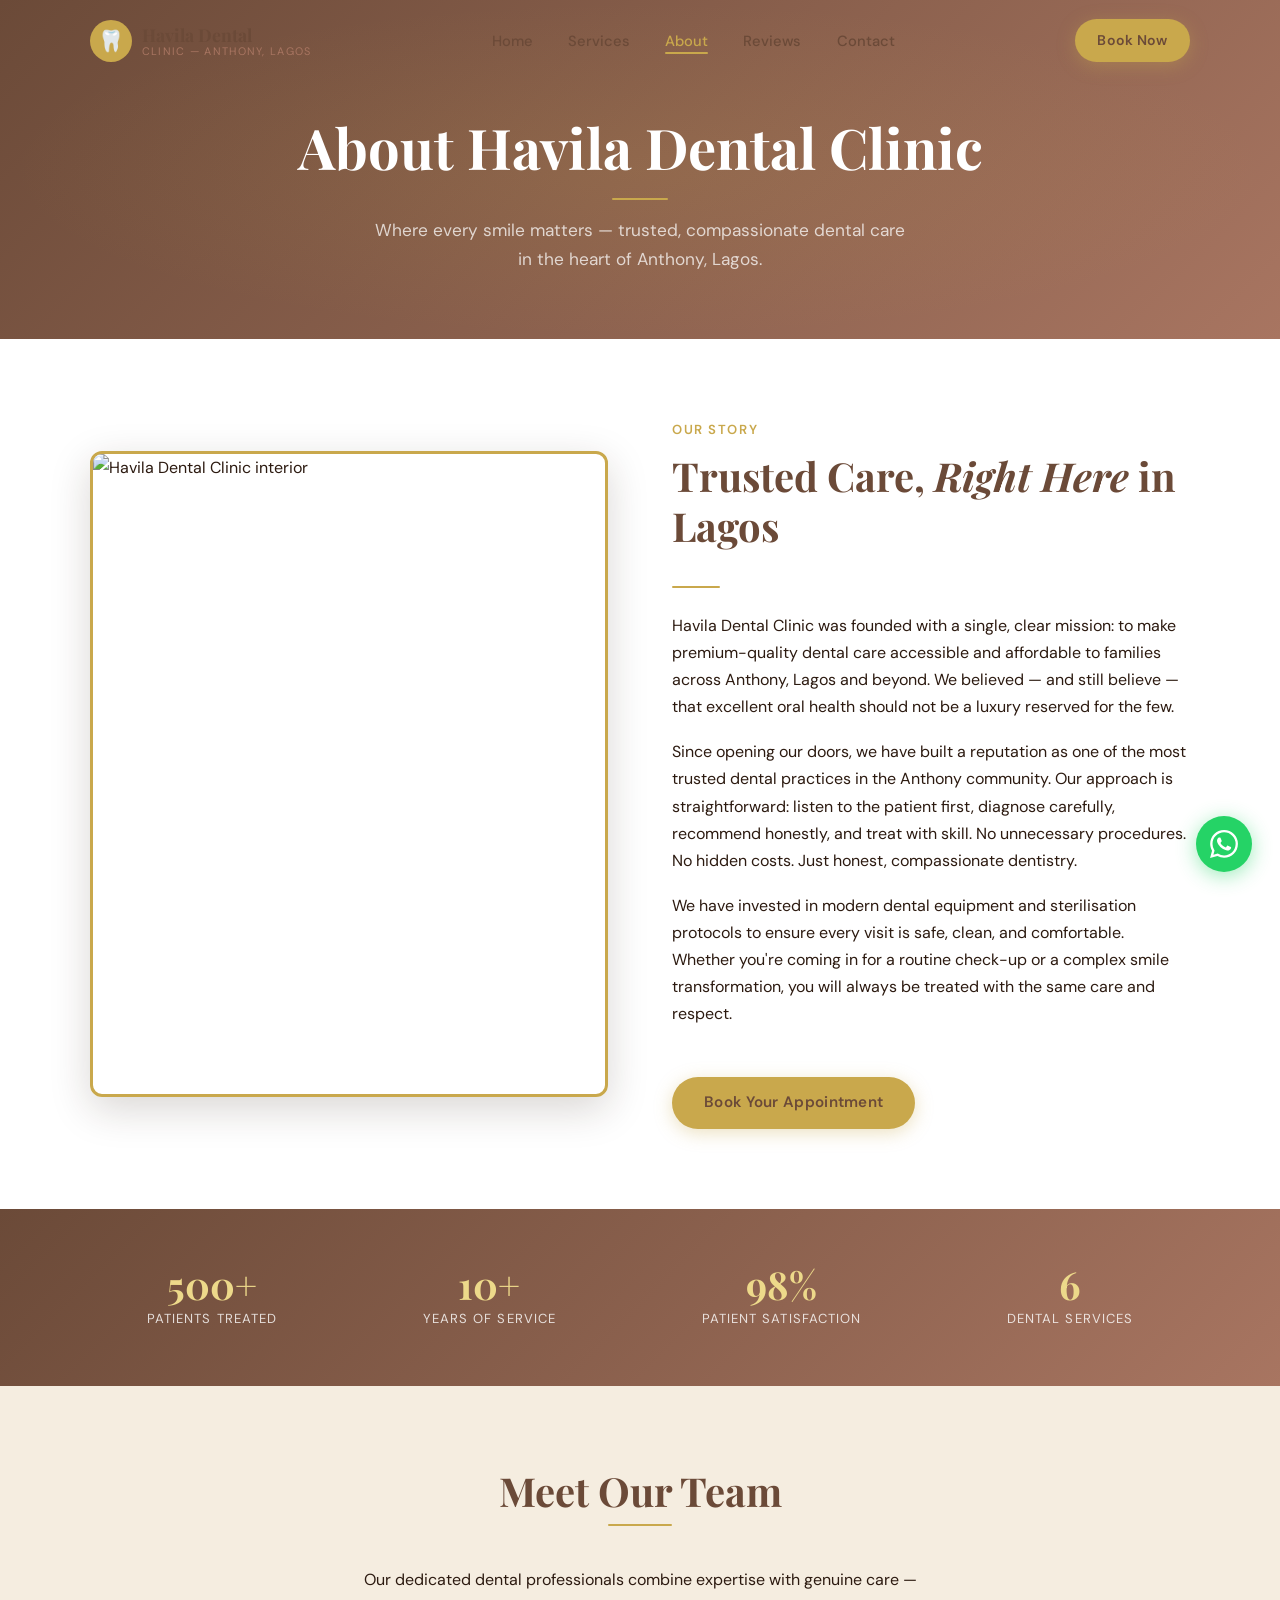
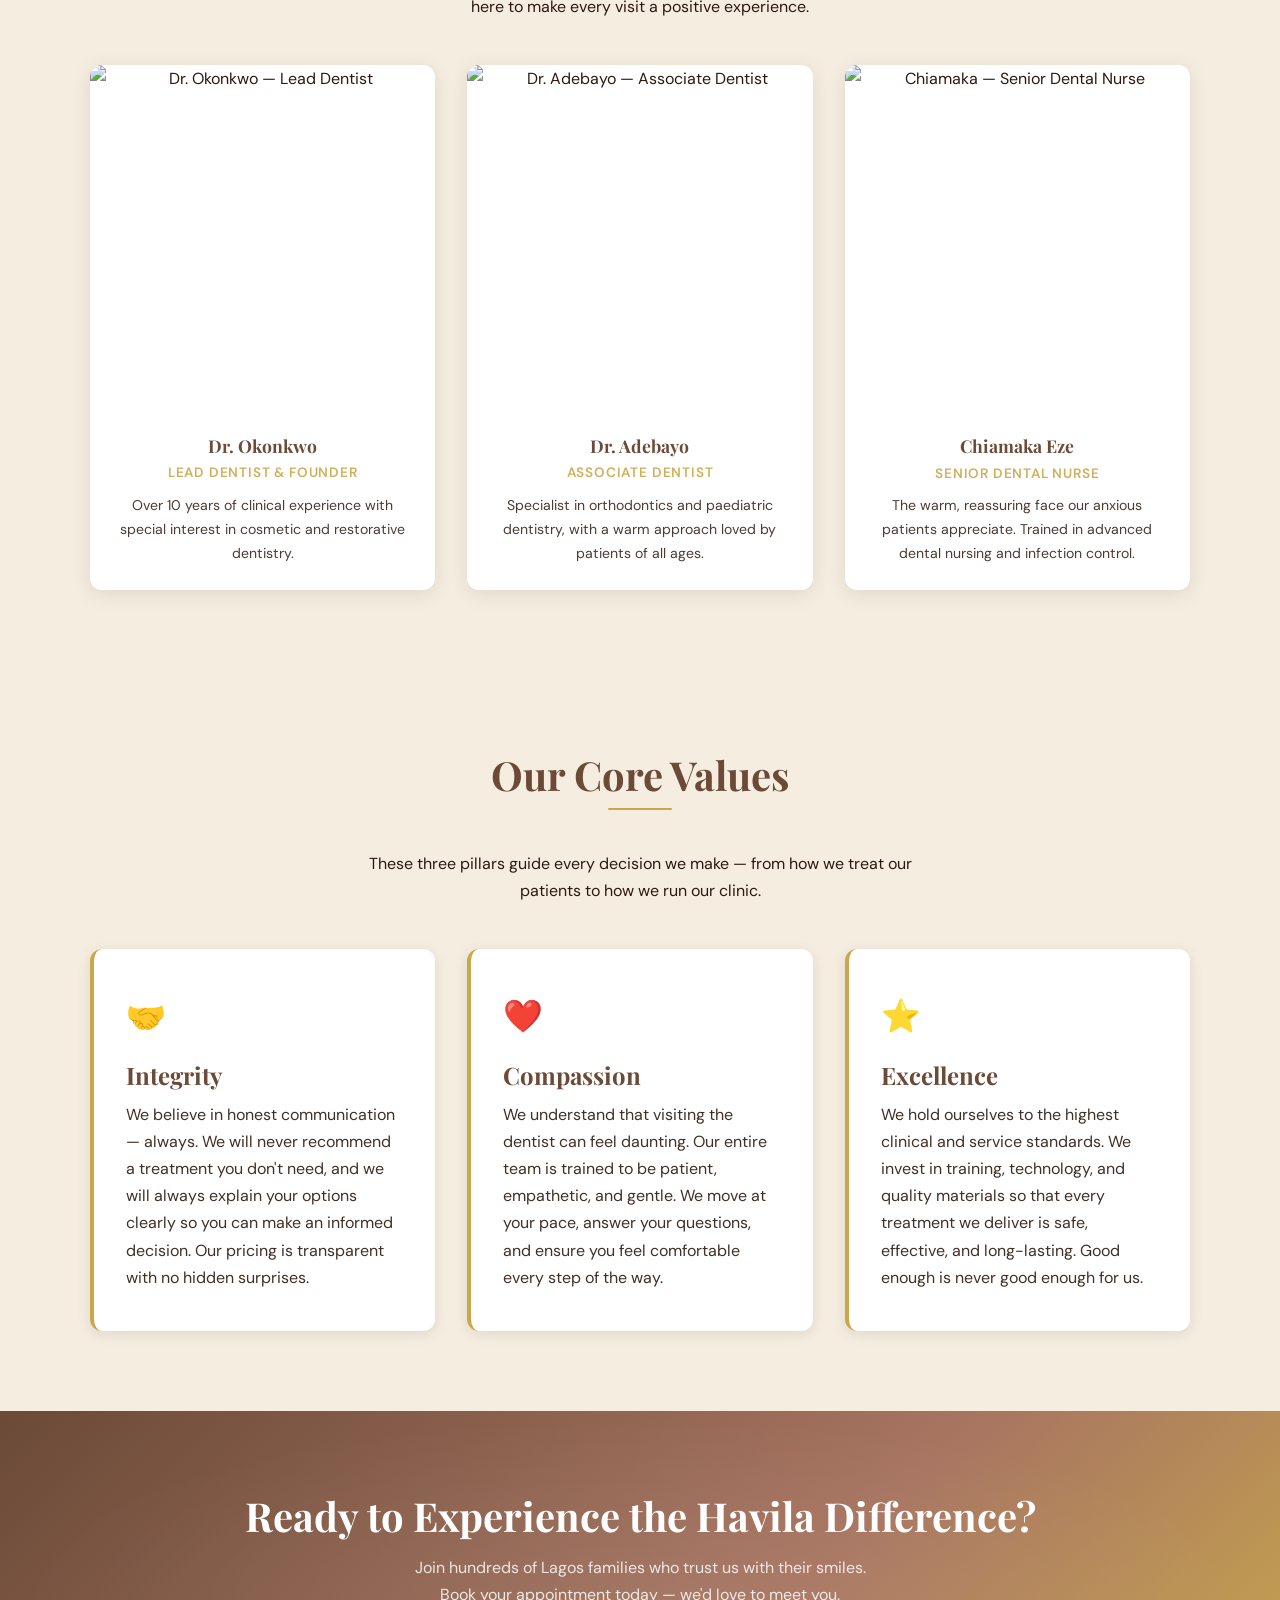
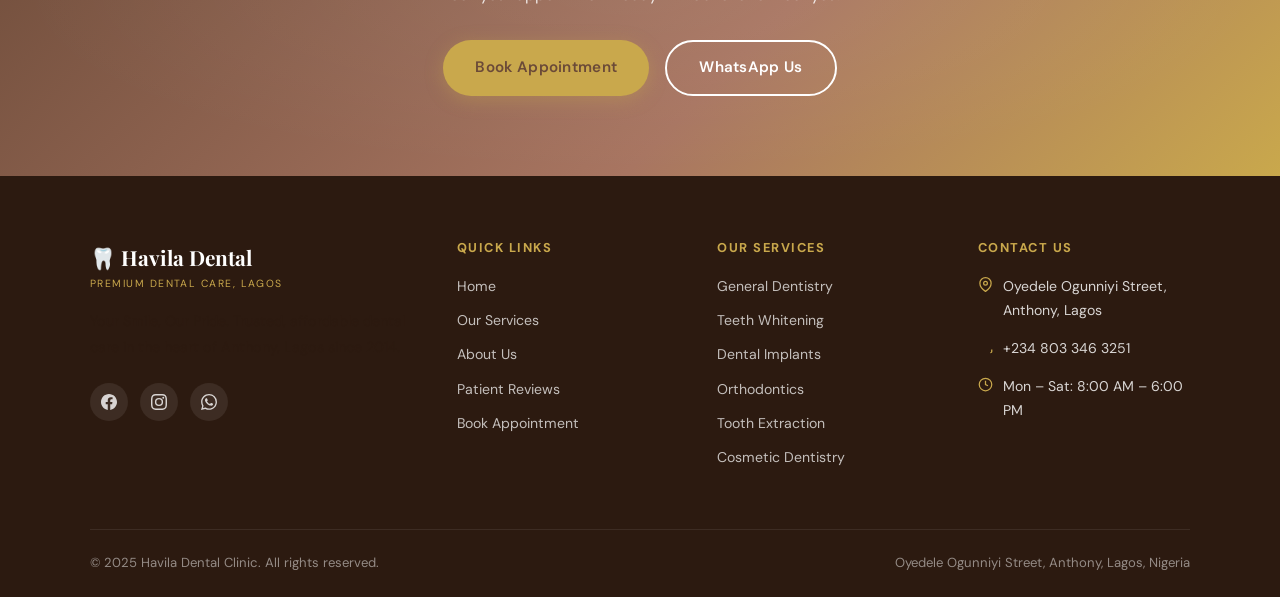
==== about.html @ 0c2d4298 "Initial release: Havila Dental Clinic website Full 5-page professional dental clinic website featuri" ====
<!DOCTYPE html>
<html lang="en">
<head>
  <meta charset="UTF-8" />
  <meta name="viewport" content="width=device-width, initial-scale=1.0" />
  <title>About Us — Havila Dental Clinic, Lagos</title>
  <meta name="description" content="Learn about Havila Dental Clinic — our story, our team, and our commitment to trusted, compassionate dental care in Anthony, Lagos." />
  <link rel="stylesheet" href="styles.css" />
  <link rel="preconnect" href="https://fonts.googleapis.com" />
  <link rel="preconnect" href="https://fonts.gstatic.com" crossorigin />
  <link href="https://fonts.googleapis.com/css2?family=Playfair+Display:ital,wght@0,400;0,600;0,700;1,400&family=DM+Sans:wght@300;400;500;600&display=swap" rel="stylesheet" />
</head>
<body>

<!-- ── NAVBAR ── -->
<nav id="navbar">
  <div class="container nav-inner">
    <a href="index.html" class="nav-logo">
      <div class="nav-logo-icon">🦷</div>
      <div class="nav-logo-text">Havila Dental<span>Clinic — Anthony, Lagos</span></div>
    </a>
    <ul class="nav-links">
      <li><a href="index.html">Home</a></li>
      <li><a href="services.html">Services</a></li>
      <li><a href="about.html">About</a></li>
      <li><a href="testimonials.html">Reviews</a></li>
      <li><a href="contact.html">Contact</a></li>
    </ul>
    <div class="nav-cta">
      <a href="contact.html" class="btn btn-gold" style="padding:0.6rem 1.4rem;font-size:0.88rem;">Book Now</a>
      <button class="nav-toggle" id="navToggle" aria-label="Open menu"><span></span><span></span><span></span></button>
    </div>
  </div>
</nav>

<div class="nav-mobile" id="mobileNav">
  <button class="nav-mobile-close" id="navClose">✕</button>
  <a href="index.html">Home</a>
  <a href="services.html">Services</a>
  <a href="about.html">About</a>
  <a href="testimonials.html">Reviews</a>
  <a href="contact.html">Contact</a>
  <a href="contact.html" class="btn btn-gold mt-2">Book Appointment</a>
</div>


<!-- ── PAGE HERO ── -->
<section class="page-hero">
  <div class="container">
    <h1>About Havila Dental Clinic</h1>
    <span class="gold-rule-center"></span>
    <p>Where every smile matters — trusted, compassionate dental care in the heart of Anthony, Lagos.</p>
  </div>
</section>


<!-- ── CLINIC STORY ── -->
<section class="story-section">
  <div class="container">
    <div class="grid-2" style="align-items:center; gap:4rem;">
      <div class="story-img reveal">
        <img src="https://placehold.co/560x680/A87561/F5EDE0?text=Havila+Dental+Clinic" alt="Havila Dental Clinic interior" />
      </div>
      <div class="story-content">
        <p class="reveal" style="font-size:0.82rem;font-weight:600;text-transform:uppercase;letter-spacing:0.12em;color:var(--gold);margin-bottom:0.6rem;">Our Story</p>
        <h2 class="reveal reveal-delay-1">Trusted Care, <em style="font-style:italic;">Right Here</em> in Lagos</h2>
        <span class="gold-rule" style="margin:1rem 0 1.5rem;display:block;width:48px;"></span>
        <p class="reveal reveal-delay-2">Havila Dental Clinic was founded with a single, clear mission: to make premium-quality dental care accessible and affordable to families across Anthony, Lagos and beyond. We believed — and still believe — that excellent oral health should not be a luxury reserved for the few.</p>
        <p class="reveal reveal-delay-3">Since opening our doors, we have built a reputation as one of the most trusted dental practices in the Anthony community. Our approach is straightforward: listen to the patient first, diagnose carefully, recommend honestly, and treat with skill. No unnecessary procedures. No hidden costs. Just honest, compassionate dentistry.</p>
        <p class="reveal reveal-delay-4">We have invested in modern dental equipment and sterilisation protocols to ensure every visit is safe, clean, and comfortable. Whether you're coming in for a routine check-up or a complex smile transformation, you will always be treated with the same care and respect.</p>
        <div class="reveal reveal-delay-5" style="margin-top:2rem;">
          <a href="contact.html" class="btn btn-gold">Book Your Appointment</a>
        </div>
      </div>
    </div>
  </div>
</section>


<!-- ── TRUST STATS ── -->
<div class="trust-section">
  <div class="container trust-inner">
    <div class="trust-item reveal"><span class="trust-num">500+</span><div class="trust-label">Patients Treated</div></div>
    <div class="trust-item reveal reveal-delay-1"><span class="trust-num">10+</span><div class="trust-label">Years of Service</div></div>
    <div class="trust-item reveal reveal-delay-2"><span class="trust-num">98%</span><div class="trust-label">Patient Satisfaction</div></div>
    <div class="trust-item reveal reveal-delay-3"><span class="trust-num">6</span><div class="trust-label">Dental Services</div></div>
  </div>
</div>


<!-- ── TEAM ── -->
<section style="background: var(--cream); padding: 5rem 0;">
  <div class="container">
    <h2 class="section-title reveal">Meet Our Team</h2>
    <span class="gold-rule"></span>
    <p class="section-subtitle reveal reveal-delay-1">Our dedicated dental professionals combine expertise with genuine care — here to make every visit a positive experience.</p>

    <div class="grid-3" style="margin-top:1rem;">
      <div class="team-card reveal reveal-delay-1">
        <img src="https://placehold.co/400x400/6B4A38/F5EDE0?text=Dr.+Okonkwo" alt="Dr. Okonkwo — Lead Dentist" />
        <div class="team-card-body">
          <h3>Dr. Okonkwo</h3>
          <p class="title">Lead Dentist & Founder</p>
          <p style="font-size:0.88rem;margin-top:0.6rem;opacity:0.85;">Over 10 years of clinical experience with special interest in cosmetic and restorative dentistry.</p>
        </div>
      </div>
      <div class="team-card reveal reveal-delay-2">
        <img src="https://placehold.co/400x400/A87561/F5EDE0?text=Dr.+Adebayo" alt="Dr. Adebayo — Associate Dentist" />
        <div class="team-card-body">
          <h3>Dr. Adebayo</h3>
          <p class="title">Associate Dentist</p>
          <p style="font-size:0.88rem;margin-top:0.6rem;opacity:0.85;">Specialist in orthodontics and paediatric dentistry, with a warm approach loved by patients of all ages.</p>
        </div>
      </div>
      <div class="team-card reveal reveal-delay-3">
        <img src="https://placehold.co/400x400/C9A84C/F5EDE0?text=Nurse+Chiamaka" alt="Chiamaka — Senior Dental Nurse" />
        <div class="team-card-body">
          <h3>Chiamaka Eze</h3>
          <p class="title">Senior Dental Nurse</p>
          <p style="font-size:0.88rem;margin-top:0.6rem;opacity:0.85;">The warm, reassuring face our anxious patients appreciate. Trained in advanced dental nursing and infection control.</p>
        </div>
      </div>
    </div>
  </div>
</section>


<!-- ── VALUES ── -->
<section class="values-section">
  <div class="container">
    <h2 class="section-title reveal">Our Core Values</h2>
    <span class="gold-rule"></span>
    <p class="section-subtitle reveal reveal-delay-1">These three pillars guide every decision we make — from how we treat our patients to how we run our clinic.</p>

    <div class="grid-3" style="margin-top:1rem;">
      <div class="value-card reveal reveal-delay-1">
        <span class="value-icon">🤝</span>
        <h3>Integrity</h3>
        <p>We believe in honest communication — always. We will never recommend a treatment you don't need, and we will always explain your options clearly so you can make an informed decision. Our pricing is transparent with no hidden surprises.</p>
      </div>
      <div class="value-card reveal reveal-delay-2">
        <span class="value-icon">❤️</span>
        <h3>Compassion</h3>
        <p>We understand that visiting the dentist can feel daunting. Our entire team is trained to be patient, empathetic, and gentle. We move at your pace, answer your questions, and ensure you feel comfortable every step of the way.</p>
      </div>
      <div class="value-card reveal reveal-delay-3">
        <span class="value-icon">⭐</span>
        <h3>Excellence</h3>
        <p>We hold ourselves to the highest clinical and service standards. We invest in training, technology, and quality materials so that every treatment we deliver is safe, effective, and long-lasting. Good enough is never good enough for us.</p>
      </div>
    </div>
  </div>
</section>


<!-- ── CTA ── -->
<section class="cta-section">
  <div class="container">
    <h2 class="reveal">Ready to Experience the Havila Difference?</h2>
    <p class="reveal reveal-delay-1">Join hundreds of Lagos families who trust us with their smiles. Book your appointment today — we'd love to meet you.</p>
    <div class="cta-btns reveal reveal-delay-2">
      <a href="contact.html" class="btn btn-gold">Book Appointment</a>
      <a href="https://wa.me/2348033463251?text=Hello%2C%20I%20would%20like%20to%20book%20a%20dental%20appointment%20at%20Havila%20Dental%20Clinic" target="_blank" rel="noopener" class="btn btn-outline">WhatsApp Us</a>
    </div>
  </div>
</section>


<!-- ── FOOTER ── -->
<footer>
  <div class="container">
    <div class="footer-grid">
      <div class="footer-brand">
        <div class="footer-logo-text">🦷 Havila Dental<span>Premium Dental Care, Lagos</span></div>
        <p>Your Smile, Our Pride. Trusted, affordable dental care in the heart of Anthony, Lagos since 2014.</p>
        <div class="footer-social">
          <a href="#" class="social-link" aria-label="Facebook"><svg width="16" height="16" viewBox="0 0 24 24" fill="currentColor"><path d="M24 12.073c0-6.627-5.373-12-12-12s-12 5.373-12 12c0 5.99 4.388 10.954 10.125 11.854v-8.385H7.078v-3.47h3.047V9.43c0-3.007 1.792-4.669 4.533-4.669 1.312 0 2.686.235 2.686.235v2.953H15.83c-1.491 0-1.956.925-1.956 1.874v2.25h3.328l-.532 3.47h-2.796v8.385C19.612 23.027 24 18.062 24 12.073z"/></svg></a>
          <a href="#" class="social-link" aria-label="Instagram"><svg width="16" height="16" viewBox="0 0 24 24" fill="currentColor"><path d="M12 2.163c3.204 0 3.584.012 4.85.07 3.252.148 4.771 1.691 4.919 4.919.058 1.265.069 1.645.069 4.849 0 3.205-.012 3.584-.069 4.849-.149 3.225-1.664 4.771-4.919 4.919-1.266.058-1.644.07-4.85.07-3.204 0-3.584-.012-4.849-.07-3.26-.149-4.771-1.699-4.919-4.92-.058-1.265-.07-1.644-.07-4.849 0-3.204.013-3.583.07-4.849.149-3.227 1.664-4.771 4.919-4.919 1.266-.057 1.645-.069 4.849-.069zM12 0C8.741 0 8.333.014 7.053.072 2.695.272.273 2.69.073 7.052.014 8.333 0 8.741 0 12c0 3.259.014 3.668.072 4.948.2 4.358 2.618 6.78 6.98 6.98C8.333 23.986 8.741 24 12 24c3.259 0 3.668-.014 4.948-.072 4.354-.2 6.782-2.618 6.979-6.98.059-1.28.073-1.689.073-4.948 0-3.259-.014-3.667-.072-4.947-.196-4.354-2.617-6.78-6.979-6.98C15.668.014 15.259 0 12 0zm0 5.838a6.162 6.162 0 100 12.324 6.162 6.162 0 000-12.324zM12 16a4 4 0 110-8 4 4 0 010 8zm6.406-11.845a1.44 1.44 0 100 2.881 1.44 1.44 0 000-2.881z"/></svg></a>
          <a href="https://wa.me/2348033463251" class="social-link" aria-label="WhatsApp" target="_blank" rel="noopener"><svg width="16" height="16" viewBox="0 0 24 24" fill="currentColor"><path d="M17.472 14.382c-.297-.149-1.758-.867-2.03-.967-.273-.099-.471-.148-.67.15-.197.297-.767.966-.94 1.164-.173.199-.347.223-.644.075-.297-.15-1.255-.463-2.39-1.475-.883-.788-1.48-1.761-1.653-2.059-.173-.297-.018-.458.13-.606.134-.133.298-.347.446-.52.149-.174.198-.298.298-.497.099-.198.05-.371-.025-.52-.075-.149-.669-1.612-.916-2.207-.242-.579-.487-.5-.669-.51-.173-.008-.371-.01-.57-.01-.198 0-.52.074-.792.372-.272.297-1.04 1.016-1.04 2.479 0 1.462 1.065 2.875 1.213 3.074.149.198 2.096 3.2 5.077 4.487.709.306 1.262.489 1.694.625.712.227 1.36.195 1.871.118.571-.085 1.758-.719 2.006-1.413.248-.694.248-1.289.173-1.413-.074-.124-.272-.198-.57-.347m-5.421 7.403h-.004a9.87 9.87 0 01-5.031-1.378l-.361-.214-3.741.982.998-3.648-.235-.374a9.86 9.86 0 01-1.51-5.26c.001-5.45 4.436-9.884 9.888-9.884 2.64 0 5.122 1.03 6.988 2.898a9.825 9.825 0 012.893 6.994c-.003 5.45-4.437 9.884-9.885 9.884m8.413-18.297A11.815 11.815 0 0012.05 0C5.495 0 .16 5.335.157 11.892c0 2.096.547 4.142 1.588 5.945L.057 24l6.305-1.654a11.882 11.882 0 005.683 1.448h.005c6.554 0 11.89-5.335 11.893-11.893a11.821 11.821 0 00-3.48-8.413Z"/></svg></a>
        </div>
      </div>
      <div class="footer-col">
        <h4>Quick Links</h4>
        <a href="index.html">Home</a>
        <a href="services.html">Our Services</a>
        <a href="about.html">About Us</a>
        <a href="testimonials.html">Patient Reviews</a>
        <a href="contact.html">Book Appointment</a>
      </div>
      <div class="footer-col">
        <h4>Our Services</h4>
        <a href="services.html">General Dentistry</a>
        <a href="services.html">Teeth Whitening</a>
        <a href="services.html">Dental Implants</a>
        <a href="services.html">Orthodontics</a>
        <a href="services.html">Tooth Extraction</a>
        <a href="services.html">Cosmetic Dentistry</a>
      </div>
      <div class="footer-col">
        <h4>Contact Us</h4>
        <div class="footer-contact-item"><svg width="15" height="15" viewBox="0 0 24 24" fill="none" stroke="currentColor" stroke-width="2"><path d="M21 10c0 7-9 13-9 13s-9-6-9-13a9 9 0 0118 0z"/><circle cx="12" cy="10" r="3"/></svg><span>Oyedele Ogunniyi Street, Anthony, Lagos</span></div>
        <div class="footer-contact-item"><svg width="15" height="15" viewBox="0 0 24 24" fill="none" stroke="currentColor" stroke-width="2"><path d="M22 16.92v3a2 2 0 01-2.18 2"/></svg>+234 803 346 3251</div>
        <div class="footer-contact-item"><svg width="15" height="15" viewBox="0 0 24 24" fill="none" stroke="currentColor" stroke-width="2"><circle cx="12" cy="12" r="10"/><polyline points="12 6 12 12 16 14"/></svg>Mon – Sat: 8:00 AM – 6:00 PM</div>
      </div>
    </div>
    <div class="footer-bottom">
      <span>© 2025 Havila Dental Clinic. All rights reserved.</span>
      <span>Oyedele Ogunniyi Street, Anthony, Lagos, Nigeria</span>
    </div>
  </div>
</footer>

<a href="https://wa.me/2348033463251?text=Hello%2C%20I%20would%20like%20to%20book%20a%20dental%20appointment%20at%20Havila%20Dental%20Clinic" class="float-whatsapp" target="_blank" rel="noopener" aria-label="Chat on WhatsApp">
  <svg viewBox="0 0 24 24"><path d="M17.472 14.382c-.297-.149-1.758-.867-2.03-.967-.273-.099-.471-.148-.67.15-.197.297-.767.966-.94 1.164-.173.199-.347.223-.644.075-.297-.15-1.255-.463-2.39-1.475-.883-.788-1.48-1.761-1.653-2.059-.173-.297-.018-.458.13-.606.134-.133.298-.347.446-.52.149-.174.198-.298.298-.497.099-.198.05-.371-.025-.52-.075-.149-.669-1.612-.916-2.207-.242-.579-.487-.5-.669-.51-.173-.008-.371-.01-.57-.01-.198 0-.52.074-.792.372-.272.297-1.04 1.016-1.04 2.479 0 1.462 1.065 2.875 1.213 3.074.149.198 2.096 3.2 5.077 4.487.709.306 1.262.489 1.694.625.712.227 1.36.195 1.871.118.571-.085 1.758-.719 2.006-1.413.248-.694.248-1.289.173-1.413-.074-.124-.272-.198-.57-.347m-5.421 7.403h-.004a9.87 9.87 0 01-5.031-1.378l-.361-.214-3.741.982.998-3.648-.235-.374a9.86 9.86 0 01-1.51-5.26c.001-5.45 4.436-9.884 9.888-9.884 2.64 0 5.122 1.03 6.988 2.898a9.825 9.825 0 012.893 6.994c-.003 5.45-4.437 9.884-9.885 9.884m8.413-18.297A11.815 11.815 0 0012.05 0C5.495 0 .16 5.335.157 11.892c0 2.096.547 4.142 1.588 5.945L.057 24l6.305-1.654a11.882 11.882 0 005.683 1.448h.005c6.554 0 11.89-5.335 11.893-11.893a11.821 11.821 0 00-3.48-8.413Z" fill="white"/></svg>
</a>
<button class="scroll-top" id="scrollTop" aria-label="Scroll to top">
  <svg width="20" height="20" viewBox="0 0 24 24" fill="none" stroke="currentColor" stroke-width="2.5"><polyline points="18 15 12 9 6 15"/></svg>
</button>

<script src="main.js"></script>
</body>
</html>
---- styles.css ----
/* ============================================================
   HAVILA DENTAL CLINIC — Global Stylesheet
   ============================================================ */

/* ── Google Fonts ─────────────────────────────────────────── */
@import url('https://fonts.googleapis.com/css2?family=Playfair+Display:ital,wght@0,400;0,600;0,700;1,400&family=DM+Sans:wght@300;400;500;600&display=swap');

/* ── CSS Variables ─────────────────────────────────────────── */
:root {
  --cream:       #F5EDE0;
  --brand:       #A87561;
  --mocha:       #6B4A38;
  --gold:        #C9A84C;
  --gold-light:  #EDD98A;
  --text:        #2C1A10;
  --white:       #FFFFFF;
  --shadow:      rgba(44, 26, 16, 0.10);
  --shadow-lg:   rgba(44, 26, 16, 0.18);
  --radius:      12px;
  --radius-sm:   8px;
  --transition:  0.3s ease;
}

/* ── Reset & Base ──────────────────────────────────────────── */
*, *::before, *::after { box-sizing: border-box; margin: 0; padding: 0; }

html { scroll-behavior: smooth; font-size: 16px; }

body {
  font-family: 'DM Sans', sans-serif;
  background: var(--cream);
  color: var(--text);
  line-height: 1.7;
  overflow-x: hidden;
}

img { max-width: 100%; display: block; }
a  { text-decoration: none; color: inherit; }
ul { list-style: none; }
button { cursor: pointer; border: none; outline: none; font-family: inherit; }

/* ── Typography ────────────────────────────────────────────── */
h1, h2, h3, h4 {
  font-family: 'Playfair Display', serif;
  line-height: 1.25;
  color: var(--mocha);
}
h1 { font-size: clamp(2rem, 5vw, 3.5rem); }
h2 { font-size: clamp(1.6rem, 3.5vw, 2.5rem); }
h3 { font-size: clamp(1.15rem, 2.5vw, 1.5rem); }
p  { font-size: 1rem; color: var(--text); opacity: 0.9; }

.section-title {
  text-align: center;
  margin-bottom: 0.4rem;
}
.gold-rule {
  display: block;
  width: 64px;
  height: 2px;
  background: var(--gold);
  margin: 0.5rem auto 2.5rem;
  border-radius: 2px;
}
.section-subtitle {
  text-align: center;
  max-width: 560px;
  margin: 0 auto 2.8rem;
  opacity: 0.8;
}

/* ── Layout Utilities ──────────────────────────────────────── */
.container { max-width: 1140px; margin: 0 auto; padding: 0 1.25rem; }
section    { padding: 5rem 0; }
.grid-2    { display: grid; grid-template-columns: 1fr 1fr; gap: 2.5rem; }
.grid-3    { display: grid; grid-template-columns: repeat(3, 1fr); gap: 2rem; }
.grid-6    { display: grid; grid-template-columns: repeat(3, 1fr); gap: 1.75rem; }

/* ── Buttons ───────────────────────────────────────────────── */
.btn {
  display: inline-flex;
  align-items: center;
  gap: 0.5rem;
  padding: 0.8rem 2rem;
  border-radius: 50px;
  font-family: 'DM Sans', sans-serif;
  font-weight: 600;
  font-size: 0.95rem;
  transition: all var(--transition);
  letter-spacing: 0.02em;
}
.btn-gold {
  background: var(--gold);
  color: var(--mocha);
  box-shadow: 0 4px 18px rgba(201, 168, 76, 0.35);
}
.btn-gold:hover {
  background: var(--gold-light);
  transform: translateY(-2px);
  box-shadow: 0 8px 24px rgba(201, 168, 76, 0.45);
}
.btn-outline {
  border: 2px solid var(--white);
  color: var(--white);
  background: transparent;
}
.btn-outline:hover {
  background: rgba(255,255,255,0.12);
  transform: translateY(-2px);
}
.btn-outline-gold {
  border: 2px solid var(--gold);
  color: var(--gold);
  background: transparent;
}
.btn-outline-gold:hover {
  background: var(--gold);
  color: var(--mocha);
  transform: translateY(-2px);
}
.btn-mocha {
  background: var(--mocha);
  color: var(--white);
}
.btn-mocha:hover {
  background: var(--brand);
  transform: translateY(-2px);
}

/* ── NAVBAR ────────────────────────────────────────────────── */
#navbar {
  position: fixed;
  top: 0; left: 0; right: 0;
  z-index: 1000;
  transition: background var(--transition), box-shadow var(--transition), padding var(--transition);
  padding: 1.2rem 0;
  background: transparent;
}
#navbar.scrolled {
  background: rgba(245, 237, 224, 0.97);
  box-shadow: 0 2px 24px var(--shadow-lg);
  padding: 0.75rem 0;
  backdrop-filter: blur(8px);
}
.nav-inner {
  display: flex;
  align-items: center;
  justify-content: space-between;
}
.nav-logo {
  display: flex;
  align-items: center;
  gap: 0.6rem;
}
.nav-logo-icon {
  width: 42px; height: 42px;
  background: var(--gold);
  border-radius: 50%;
  display: flex; align-items: center; justify-content: center;
  font-size: 1.3rem;
}
.nav-logo-text {
  font-family: 'Playfair Display', serif;
  font-size: 1.1rem;
  font-weight: 700;
  color: var(--mocha);
  line-height: 1.2;
}
.nav-logo-text span {
  display: block;
  font-family: 'DM Sans', sans-serif;
  font-size: 0.68rem;
  font-weight: 400;
  color: var(--brand);
  letter-spacing: 0.12em;
  text-transform: uppercase;
}
.nav-links {
  display: flex;
  align-items: center;
  gap: 2.2rem;
}
.nav-links a {
  font-size: 0.92rem;
  font-weight: 500;
  color: var(--mocha);
  position: relative;
  transition: color var(--transition);
}
.nav-links a::after {
  content: '';
  position: absolute;
  bottom: -3px; left: 0;
  width: 0; height: 2px;
  background: var(--gold);
  transition: width var(--transition);
  border-radius: 2px;
}
.nav-links a:hover, .nav-links a.active { color: var(--gold); }
.nav-links a:hover::after, .nav-links a.active::after { width: 100%; }

/* hero override: white links before scroll */
#navbar.hero-dark .nav-links a,
#navbar.hero-dark .nav-logo-text { color: var(--white); }
#navbar.hero-dark .nav-logo-text span { color: var(--gold-light); }
#navbar.hero-dark .nav-links a:hover { color: var(--gold-light); }
#navbar.hero-dark.scrolled .nav-links a { color: var(--mocha); }
#navbar.hero-dark.scrolled .nav-logo-text { color: var(--mocha); }
#navbar.hero-dark.scrolled .nav-logo-text span { color: var(--brand); }

.nav-cta { display: flex; align-items: center; gap: 0.75rem; }

/* hamburger */
.nav-toggle {
  display: none;
  flex-direction: column;
  gap: 5px;
  background: none;
  padding: 4px;
}
.nav-toggle span {
  display: block;
  width: 24px; height: 2px;
  background: var(--mocha);
  border-radius: 2px;
  transition: all var(--transition);
}

/* mobile menu */
.nav-mobile {
  display: none;
  position: fixed;
  top: 0; left: 0; right: 0; bottom: 0;
  background: var(--cream);
  z-index: 999;
  flex-direction: column;
  align-items: center;
  justify-content: center;
  gap: 2rem;
}
.nav-mobile.open { display: flex; }
.nav-mobile a {
  font-family: 'Playfair Display', serif;
  font-size: 1.8rem;
  color: var(--mocha);
  transition: color var(--transition);
}
.nav-mobile a:hover { color: var(--gold); }
.nav-mobile-close {
  position: absolute;
  top: 1.5rem; right: 1.5rem;
  font-size: 2rem;
  background: none;
  color: var(--mocha);
}

/* ── HERO ──────────────────────────────────────────────────── */
.hero {
  min-height: 100vh;
  position: relative;
  display: flex;
  align-items: center;
  overflow: hidden;
}
.hero-bg {
  position: absolute;
  inset: 0;
  background:
    linear-gradient(135deg, rgba(107,74,56,0.82) 0%, rgba(168,117,97,0.70) 55%, rgba(44,26,16,0.60) 100%),
    url('https://placehold.co/1600x900/A87561/F5EDE0?text=Havila+Dental+Clinic') center/cover no-repeat;
}
.hero-overlay {
  position: absolute;
  inset: 0;
  background: radial-gradient(ellipse at 60% 50%, rgba(201,168,76,0.08) 0%, transparent 70%);
}
.hero-content {
  position: relative;
  z-index: 2;
  max-width: 680px;
}
.hero-badge {
  display: inline-flex;
  align-items: center;
  gap: 0.5rem;
  background: rgba(201,168,76,0.2);
  border: 1px solid rgba(201,168,76,0.5);
  color: var(--gold-light);
  font-size: 0.8rem;
  font-weight: 600;
  letter-spacing: 0.12em;
  text-transform: uppercase;
  padding: 0.4rem 1rem;
  border-radius: 50px;
  margin-bottom: 1.5rem;
}
.hero h1 {
  color: var(--white);
  margin-bottom: 1.2rem;
  text-shadow: 0 2px 20px rgba(0,0,0,0.2);
}
.hero h1 em {
  font-style: italic;
  color: var(--gold-light);
}
.hero-tagline {
  font-size: 1.15rem;
  color: rgba(255,255,255,0.88);
  margin-bottom: 2.5rem;
  max-width: 520px;
}
.hero-btns { display: flex; gap: 1rem; flex-wrap: wrap; }
.hero-stats {
  display: flex;
  gap: 2.5rem;
  margin-top: 3.5rem;
  padding-top: 2rem;
  border-top: 1px solid rgba(255,255,255,0.2);
}
.hero-stat-num {
  font-family: 'Playfair Display', serif;
  font-size: 2rem;
  font-weight: 700;
  color: var(--gold-light);
  display: block;
  line-height: 1;
}
.hero-stat-label {
  font-size: 0.82rem;
  color: rgba(255,255,255,0.75);
  text-transform: uppercase;
  letter-spacing: 0.08em;
}
.hero-scroll {
  position: absolute;
  bottom: 2rem;
  left: 50%;
  transform: translateX(-50%);
  display: flex;
  flex-direction: column;
  align-items: center;
  gap: 0.4rem;
  color: rgba(255,255,255,0.6);
  font-size: 0.75rem;
  letter-spacing: 0.1em;
  text-transform: uppercase;
  animation: bounce 2s infinite;
  z-index: 2;
}
.hero-scroll svg { width: 20px; }
@keyframes bounce {
  0%, 100% { transform: translateX(-50%) translateY(0); }
  50%       { transform: translateX(-50%) translateY(8px); }
}

/* ── PAGE HERO ─────────────────────────────────────────────── */
.page-hero {
  background: linear-gradient(135deg, var(--mocha) 0%, var(--brand) 100%);
  padding: 7rem 0 4rem;
  text-align: center;
  position: relative;
  overflow: hidden;
}
.page-hero::before {
  content: '';
  position: absolute;
  inset: 0;
  background: radial-gradient(ellipse at 50% 50%, rgba(201,168,76,0.12) 0%, transparent 70%);
}
.page-hero h1 { color: var(--white); position: relative; }
.page-hero p {
  color: rgba(255,255,255,0.82);
  max-width: 540px;
  margin: 1rem auto 0;
  font-size: 1.08rem;
  position: relative;
}
.gold-rule-center {
  display: block;
  width: 56px; height: 2px;
  background: var(--gold);
  margin: 1rem auto 0;
  border-radius: 2px;
  position: relative;
}

/* ── SERVICE CARDS ─────────────────────────────────────────── */
.service-card {
  background: var(--white);
  border-radius: var(--radius);
  padding: 2rem 1.75rem;
  box-shadow: 0 4px 20px var(--shadow);
  border-top: 3px solid var(--gold);
  transition: transform var(--transition), box-shadow var(--transition);
  position: relative;
  overflow: hidden;
}
.service-card::after {
  content: '';
  position: absolute;
  bottom: 0; left: 0; right: 0;
  height: 3px;
  background: linear-gradient(90deg, var(--gold), var(--gold-light));
  transform: scaleX(0);
  transition: transform var(--transition);
  transform-origin: left;
}
.service-card:hover { transform: translateY(-6px); box-shadow: 0 12px 36px var(--shadow-lg); }
.service-card:hover::after { transform: scaleX(1); }
.service-icon {
  width: 56px; height: 56px;
  background: rgba(201,168,76,0.12);
  border-radius: var(--radius-sm);
  display: flex; align-items: center; justify-content: center;
  font-size: 1.6rem;
  margin-bottom: 1.2rem;
  border: 1.5px solid rgba(201,168,76,0.3);
}
.service-card h3 { margin-bottom: 0.6rem; font-size: 1.15rem; }
.service-card p  { font-size: 0.9rem; line-height: 1.65; }
.service-link {
  display: inline-flex;
  align-items: center;
  gap: 0.3rem;
  color: var(--gold);
  font-size: 0.88rem;
  font-weight: 600;
  margin-top: 1rem;
  transition: gap var(--transition);
}
.service-link:hover { gap: 0.6rem; }

/* ── WHY CHOOSE US ─────────────────────────────────────────── */
.why-section { background: var(--white); }
.why-card {
  text-align: center;
  padding: 2.5rem 2rem;
  border-radius: var(--radius);
  background: var(--cream);
  transition: background var(--transition), transform var(--transition);
}
.why-card:hover { background: var(--white); transform: translateY(-4px); box-shadow: 0 8px 28px var(--shadow); }
.why-icon {
  font-size: 2.2rem;
  margin-bottom: 1rem;
  display: block;
}
.why-card h3 { margin-bottom: 0.6rem; }

/* ── TESTIMONIALS ──────────────────────────────────────────── */
.reviews-section { background: var(--cream); }
.review-carousel { position: relative; overflow: hidden; }
.review-track {
  display: flex;
  transition: transform 0.5s ease;
  gap: 1.5rem;
}
.review-card {
  background: var(--white);
  border-radius: var(--radius);
  padding: 2rem;
  box-shadow: 0 4px 18px var(--shadow);
  flex: 0 0 calc(33.333% - 1rem);
  position: relative;
}
.review-card::before {
  content: '"';
  font-family: 'Playfair Display', serif;
  font-size: 5rem;
  color: var(--gold);
  opacity: 0.2;
  position: absolute;
  top: -0.5rem; left: 1rem;
  line-height: 1;
}
.stars { color: var(--gold); font-size: 1rem; margin-bottom: 0.8rem; letter-spacing: 2px; }
.review-text { font-size: 0.92rem; line-height: 1.75; margin-bottom: 1.2rem; font-style: italic; }
.reviewer { font-weight: 600; font-size: 0.9rem; color: var(--mocha); }
.reviewer span { font-weight: 400; color: var(--brand); font-size: 0.82rem; }
.carousel-dots {
  display: flex;
  justify-content: center;
  gap: 0.5rem;
  margin-top: 2rem;
}
.dot {
  width: 8px; height: 8px;
  border-radius: 50%;
  background: var(--brand);
  opacity: 0.3;
  cursor: pointer;
  transition: all var(--transition);
}
.dot.active { opacity: 1; background: var(--gold); width: 24px; border-radius: 4px; }

/* ── QUICK CONTACT BAR ─────────────────────────────────────── */
.contact-bar {
  background: var(--mocha);
  padding: 1.5rem 0;
}
.contact-bar-inner {
  display: flex;
  align-items: center;
  justify-content: space-between;
  gap: 1.5rem;
  flex-wrap: wrap;
}
.contact-bar-item {
  display: flex;
  align-items: center;
  gap: 0.6rem;
  color: rgba(255,255,255,0.9);
  font-size: 0.9rem;
}
.contact-bar-item svg { color: var(--gold); flex-shrink: 0; }
.contact-bar-item strong { color: var(--white); }

/* ── TRUST BADGES ──────────────────────────────────────────── */
.trust-section {
  background: linear-gradient(135deg, var(--mocha) 0%, var(--brand) 100%);
  padding: 3.5rem 0;
}
.trust-inner {
  display: flex;
  align-items: center;
  justify-content: space-around;
  gap: 2rem;
  flex-wrap: wrap;
}
.trust-item {
  text-align: center;
  color: var(--white);
}
.trust-num {
  font-family: 'Playfair Display', serif;
  font-size: 2.4rem;
  font-weight: 700;
  color: var(--gold-light);
  display: block;
  line-height: 1;
}
.trust-label {
  font-size: 0.82rem;
  opacity: 0.8;
  text-transform: uppercase;
  letter-spacing: 0.08em;
  margin-top: 0.3rem;
}

/* ── EMERGENCY BANNER ──────────────────────────────────────── */
.emergency-banner {
  background: linear-gradient(135deg, var(--brand) 0%, var(--mocha) 100%);
  padding: 3rem 0;
  text-align: center;
}
.emergency-banner h2 { color: var(--white); margin-bottom: 0.5rem; }
.emergency-banner p  { color: rgba(255,255,255,0.85); margin-bottom: 1.5rem; font-size: 1.05rem; }
.emergency-actions { display: flex; gap: 1rem; justify-content: center; flex-wrap: wrap; }

/* ── TEAM CARDS ────────────────────────────────────────────── */
.team-card {
  background: var(--white);
  border-radius: var(--radius);
  overflow: hidden;
  box-shadow: 0 4px 20px var(--shadow);
  text-align: center;
  transition: transform var(--transition);
}
.team-card:hover { transform: translateY(-5px); }
.team-card img { width: 100%; aspect-ratio: 1; object-fit: cover; }
.team-card-body { padding: 1.5rem; }
.team-card h3 { font-size: 1.1rem; margin-bottom: 0.3rem; }
.team-card .title { color: var(--gold); font-size: 0.85rem; font-weight: 600; text-transform: uppercase; letter-spacing: 0.06em; }

/* ── VALUES ────────────────────────────────────────────────── */
.values-section { background: var(--cream); }
.value-card {
  padding: 2.5rem 2rem;
  background: var(--white);
  border-radius: var(--radius);
  box-shadow: 0 3px 14px var(--shadow);
  border-left: 4px solid var(--gold);
}
.value-icon { font-size: 2rem; margin-bottom: 1rem; display: block; }
.value-card h3 { margin-bottom: 0.7rem; }

/* ── MASONRY REVIEWS ───────────────────────────────────────── */
.masonry-reviews {
  columns: 3;
  gap: 1.5rem;
}
.masonry-reviews .review-card {
  break-inside: avoid;
  flex: none;
  margin-bottom: 1.5rem;
}

/* ── GALLERY ───────────────────────────────────────────────── */
.gallery-grid {
  display: grid;
  grid-template-columns: repeat(3, 1fr);
  gap: 1.5rem;
}
.gallery-pair {
  border-radius: var(--radius);
  overflow: hidden;
  border: 2px solid var(--gold);
  box-shadow: 0 4px 18px var(--shadow);
}
.gallery-pair img { width: 100%; aspect-ratio: 4/3; object-fit: cover; }
.gallery-label {
  background: var(--cream);
  padding: 0.6rem 1rem;
  font-size: 0.82rem;
  font-weight: 600;
  text-align: center;
  color: var(--mocha);
  text-transform: uppercase;
  letter-spacing: 0.08em;
}

/* ── CONTACT / FORM ────────────────────────────────────────── */
.contact-section { background: var(--cream); }
.contact-grid {
  display: grid;
  grid-template-columns: 1fr 1fr;
  gap: 3rem;
  align-items: start;
}
.contact-form-wrap {
  background: var(--white);
  border-radius: var(--radius);
  padding: 2.5rem;
  box-shadow: 0 6px 32px var(--shadow);
}
.form-group { margin-bottom: 1.3rem; }
.form-group label {
  display: block;
  font-size: 0.88rem;
  font-weight: 600;
  color: var(--mocha);
  margin-bottom: 0.45rem;
}
.form-group input,
.form-group select,
.form-group textarea {
  width: 100%;
  padding: 0.75rem 1rem;
  border: 1.5px solid rgba(168,117,97,0.3);
  border-radius: var(--radius-sm);
  font-family: 'DM Sans', sans-serif;
  font-size: 0.95rem;
  background: var(--cream);
  color: var(--text);
  transition: border-color var(--transition), box-shadow var(--transition);
  outline: none;
}
.form-group input:focus,
.form-group select:focus,
.form-group textarea:focus {
  border-color: var(--gold);
  box-shadow: 0 0 0 3px rgba(201,168,76,0.15);
}
.form-group textarea { resize: vertical; min-height: 120px; }
.form-row { display: grid; grid-template-columns: 1fr 1fr; gap: 1rem; }

.contact-info-wrap { }
.contact-info-card {
  background: var(--white);
  border-radius: var(--radius);
  padding: 2rem;
  box-shadow: 0 4px 20px var(--shadow);
  margin-bottom: 1.5rem;
}
.contact-info-card h3 { margin-bottom: 1.2rem; font-size: 1.2rem; }
.info-item {
  display: flex;
  gap: 1rem;
  margin-bottom: 1.2rem;
  align-items: flex-start;
}
.info-icon {
  width: 40px; height: 40px;
  background: rgba(201,168,76,0.12);
  border-radius: 50%;
  display: flex; align-items: center; justify-content: center;
  font-size: 1.1rem;
  flex-shrink: 0;
  border: 1.5px solid rgba(201,168,76,0.35);
}
.info-text strong {
  display: block;
  font-size: 0.85rem;
  text-transform: uppercase;
  letter-spacing: 0.06em;
  color: var(--brand);
  margin-bottom: 0.15rem;
}
.info-text p { font-size: 0.92rem; }
.hours-table { width: 100%; font-size: 0.9rem; }
.hours-table tr:not(:last-child) td { padding-bottom: 0.5rem; }
.hours-table td:last-child { text-align: right; color: var(--mocha); font-weight: 600; }

/* ── MAP ───────────────────────────────────────────────────── */
.map-section { padding: 0; }
.map-section iframe {
  width: 100%;
  height: 420px;
  border: none;
  display: block;
}

/* ── FOOTER ────────────────────────────────────────────────── */
footer {
  background: var(--text);
  color: rgba(255,255,255,0.82);
  padding: 4rem 0 0;
}
.footer-grid {
  display: grid;
  grid-template-columns: 1.5fr 1fr 1fr 1fr;
  gap: 3rem;
  padding-bottom: 3rem;
  border-bottom: 1px solid rgba(255,255,255,0.08);
}
.footer-brand p { font-size: 0.9rem; margin-top: 1rem; opacity: 0.75; line-height: 1.8; }
.footer-logo-text {
  font-family: 'Playfair Display', serif;
  font-size: 1.3rem;
  font-weight: 700;
  color: var(--white);
}
.footer-logo-text span {
  display: block;
  font-family: 'DM Sans', sans-serif;
  font-size: 0.65rem;
  letter-spacing: 0.14em;
  text-transform: uppercase;
  color: var(--gold);
  font-weight: 400;
}
.footer-col h4 {
  font-family: 'DM Sans', sans-serif;
  font-size: 0.8rem;
  text-transform: uppercase;
  letter-spacing: 0.12em;
  color: var(--gold);
  margin-bottom: 1.2rem;
}
.footer-col a {
  display: block;
  color: rgba(255,255,255,0.72);
  font-size: 0.88rem;
  margin-bottom: 0.65rem;
  transition: color var(--transition);
}
.footer-col a:hover { color: var(--gold-light); }
.footer-contact-item {
  display: flex;
  gap: 0.65rem;
  align-items: flex-start;
  margin-bottom: 0.9rem;
  font-size: 0.88rem;
}
.footer-contact-item svg { color: var(--gold); margin-top: 2px; flex-shrink: 0; }
.footer-social {
  display: flex;
  gap: 0.75rem;
  margin-top: 1.4rem;
}
.social-link {
  width: 38px; height: 38px;
  border-radius: 50%;
  background: rgba(255,255,255,0.08);
  display: flex; align-items: center; justify-content: center;
  transition: background var(--transition), transform var(--transition);
  color: rgba(255,255,255,0.8);
}
.social-link:hover { background: var(--gold); color: var(--mocha); transform: translateY(-3px); }
.footer-bottom {
  padding: 1.4rem 0;
  display: flex;
  align-items: center;
  justify-content: space-between;
  font-size: 0.82rem;
  opacity: 0.6;
  flex-wrap: wrap;
  gap: 0.5rem;
}

/* ── FLOATING BUTTONS ──────────────────────────────────────── */
.float-whatsapp {
  position: fixed;
  bottom: 1.75rem;
  right: 1.75rem;
  z-index: 900;
  width: 56px; height: 56px;
  background: #25D366;
  border-radius: 50%;
  display: flex; align-items: center; justify-content: center;
  box-shadow: 0 4px 20px rgba(37, 211, 102, 0.45);
  transition: transform var(--transition), box-shadow var(--transition);
  animation: pulse-wa 2.5s infinite;
}
.float-whatsapp:hover { transform: scale(1.1); box-shadow: 0 8px 28px rgba(37, 211, 102, 0.55); }
.float-whatsapp svg { width: 28px; height: 28px; fill: white; }
@keyframes pulse-wa {
  0%, 100% { box-shadow: 0 4px 20px rgba(37,211,102,0.45); }
  50%       { box-shadow: 0 4px 28px rgba(37,211,102,0.7); }
}

.scroll-top {
  position: fixed;
  bottom: 5.5rem;
  right: 1.75rem;
  z-index: 900;
  width: 44px; height: 44px;
  background: var(--gold);
  border-radius: 50%;
  display: flex; align-items: center; justify-content: center;
  box-shadow: 0 4px 16px rgba(201,168,76,0.45);
  opacity: 0;
  transform: translateY(20px);
  pointer-events: none;
  transition: all var(--transition);
  color: var(--mocha);
}
.scroll-top.visible { opacity: 1; transform: translateY(0); pointer-events: auto; }
.scroll-top:hover { background: var(--gold-light); transform: translateY(-3px); }

/* ── ENTRANCE ANIMATIONS ───────────────────────────────────── */
.reveal {
  opacity: 0;
  transform: translateY(32px);
  transition: opacity 0.7s ease, transform 0.7s ease;
}
.reveal.in-view {
  opacity: 1;
  transform: translateY(0);
}
.reveal-delay-1 { transition-delay: 0.1s; }
.reveal-delay-2 { transition-delay: 0.2s; }
.reveal-delay-3 { transition-delay: 0.3s; }
.reveal-delay-4 { transition-delay: 0.4s; }
.reveal-delay-5 { transition-delay: 0.5s; }

/* ── CLINIC STORY SECTION ──────────────────────────────────── */
.story-section { background: var(--white); }
.story-img {
  border-radius: var(--radius);
  overflow: hidden;
  box-shadow: 0 12px 40px var(--shadow-lg);
  border: 3px solid var(--gold);
}
.story-img img { width: 100%; height: 100%; object-fit: cover; aspect-ratio: 4/5; }
.story-content { display: flex; flex-direction: column; justify-content: center; }
.story-content h2 { margin-bottom: 1.2rem; }
.story-content p  { margin-bottom: 1.1rem; }

/* ── CTA SECTION ───────────────────────────────────────────── */
.cta-section {
  background: linear-gradient(135deg, var(--mocha) 0%, var(--brand) 60%, var(--gold) 100%);
  padding: 5rem 0;
  text-align: center;
  position: relative;
  overflow: hidden;
}
.cta-section::before {
  content: '';
  position: absolute;
  inset: 0;
  background: radial-gradient(ellipse at 50% 50%, rgba(255,255,255,0.06) 0%, transparent 70%);
}
.cta-section h2 { color: var(--white); position: relative; margin-bottom: 0.8rem; }
.cta-section p  { color: rgba(255,255,255,0.84); position: relative; margin-bottom: 2rem; max-width: 480px; margin-left: auto; margin-right: auto; }
.cta-btns { display: flex; gap: 1rem; justify-content: center; flex-wrap: wrap; position: relative; }

/* ── MISC ──────────────────────────────────────────────────── */
.text-gold  { color: var(--gold); }
.text-center{ text-align: center; }
.mt-1 { margin-top: 0.5rem; }
.mt-2 { margin-top: 1rem; }
.mt-3 { margin-top: 1.5rem; }
.mb-1 { margin-bottom: 0.5rem; }
.mb-2 { margin-bottom: 1rem; }
.services-section { background: var(--cream); }
.services-section.white-bg { background: var(--white); }

/* ── RESPONSIVE ────────────────────────────────────────────── */
@media (max-width: 1024px) {
  .footer-grid { grid-template-columns: 1fr 1fr; }
  .masonry-reviews { columns: 2; }
  .gallery-grid { grid-template-columns: repeat(2, 1fr); }
}

@media (max-width: 768px) {
  section { padding: 3.5rem 0; }
  .grid-2, .grid-3, .grid-6 { grid-template-columns: 1fr; }
  .footer-grid { grid-template-columns: 1fr; gap: 2rem; }
  .contact-grid { grid-template-columns: 1fr; }
  .form-row { grid-template-columns: 1fr; }
  .nav-links, .nav-cta { display: none; }
  .nav-toggle { display: flex; }
  .hero-stats { gap: 1.5rem; flex-wrap: wrap; }
  .trust-inner { gap: 1.5rem; }
  .contact-bar-inner { flex-direction: column; align-items: flex-start; gap: 0.9rem; }
  .footer-bottom { flex-direction: column; text-align: center; }
  .masonry-reviews { columns: 1; }
  .gallery-grid { grid-template-columns: 1fr; }
  .review-card { flex: 0 0 100%; }
  .hero-btns { flex-direction: column; max-width: 260px; }
  .hero-btns .btn { justify-content: center; }
  .emergency-actions { flex-direction: column; align-items: center; }
  .cta-btns { flex-direction: column; align-items: center; }
  .page-hero { padding: 6rem 0 3rem; }
}
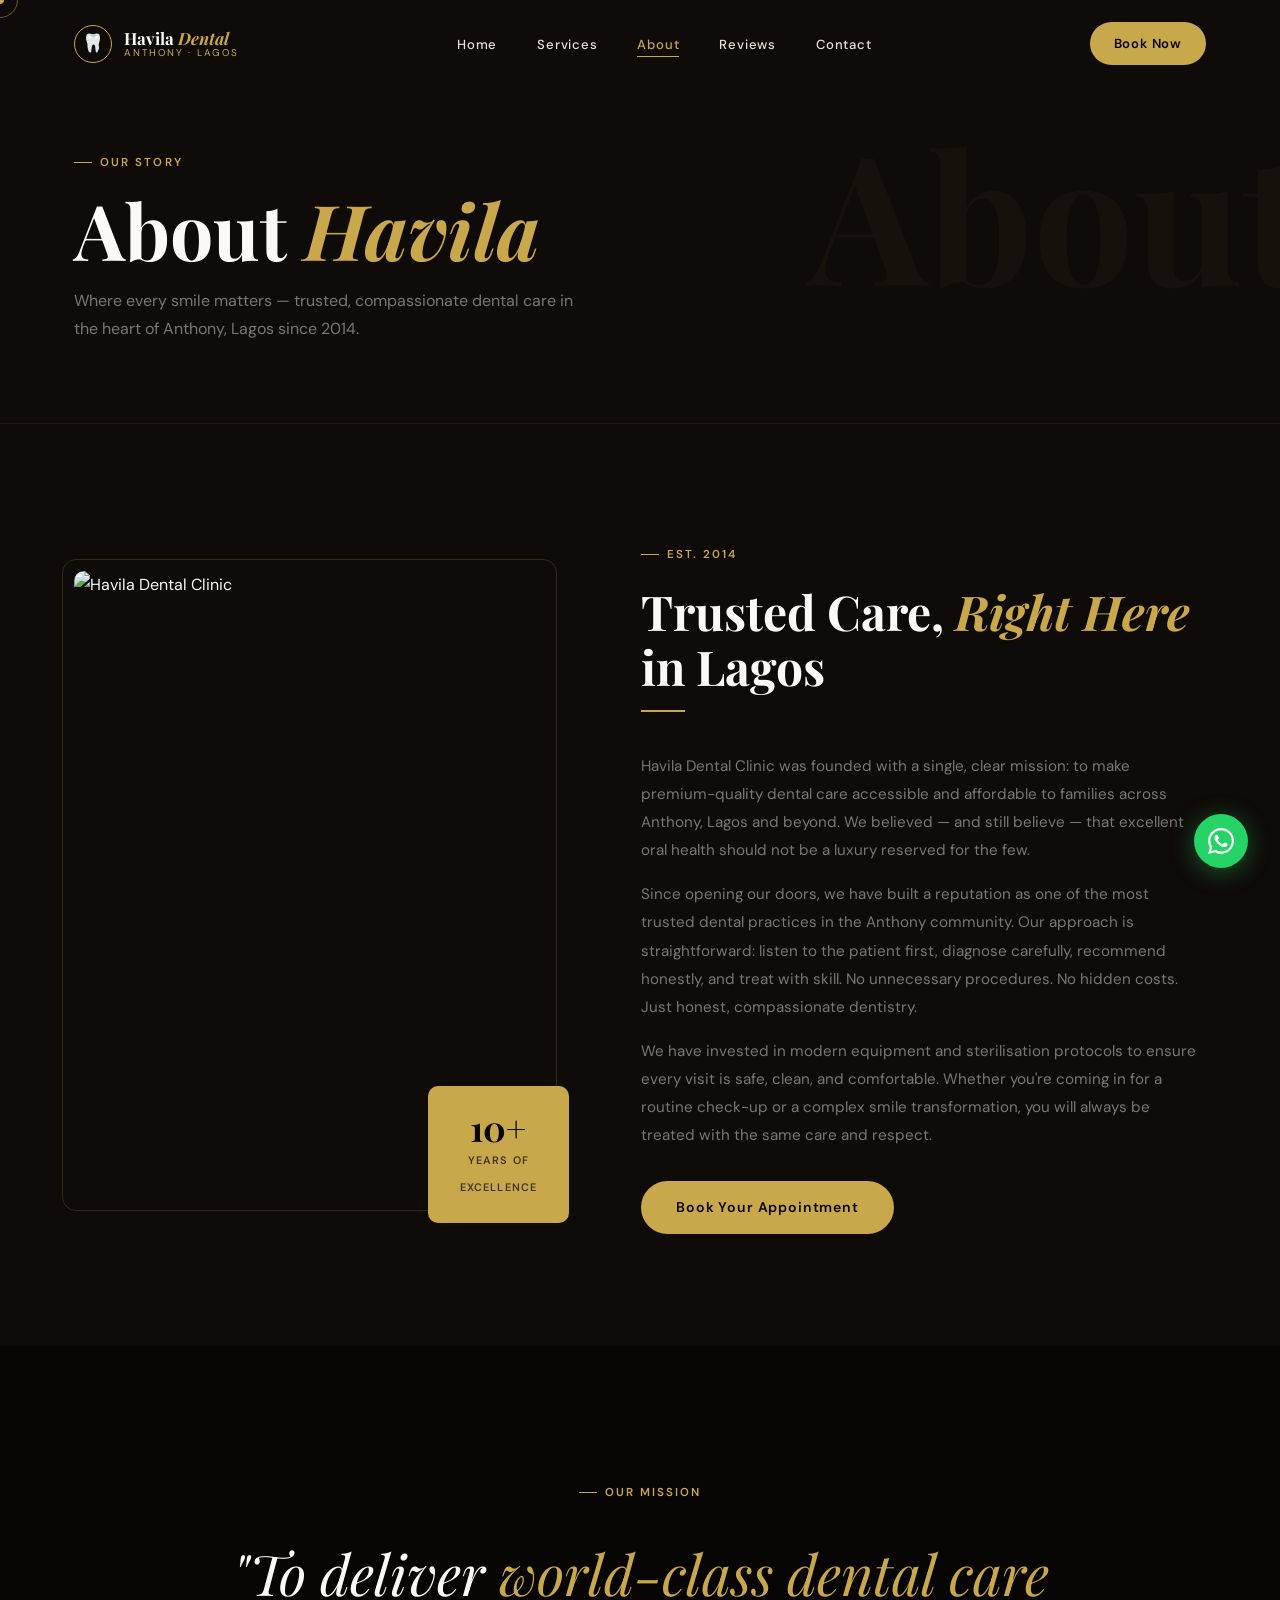
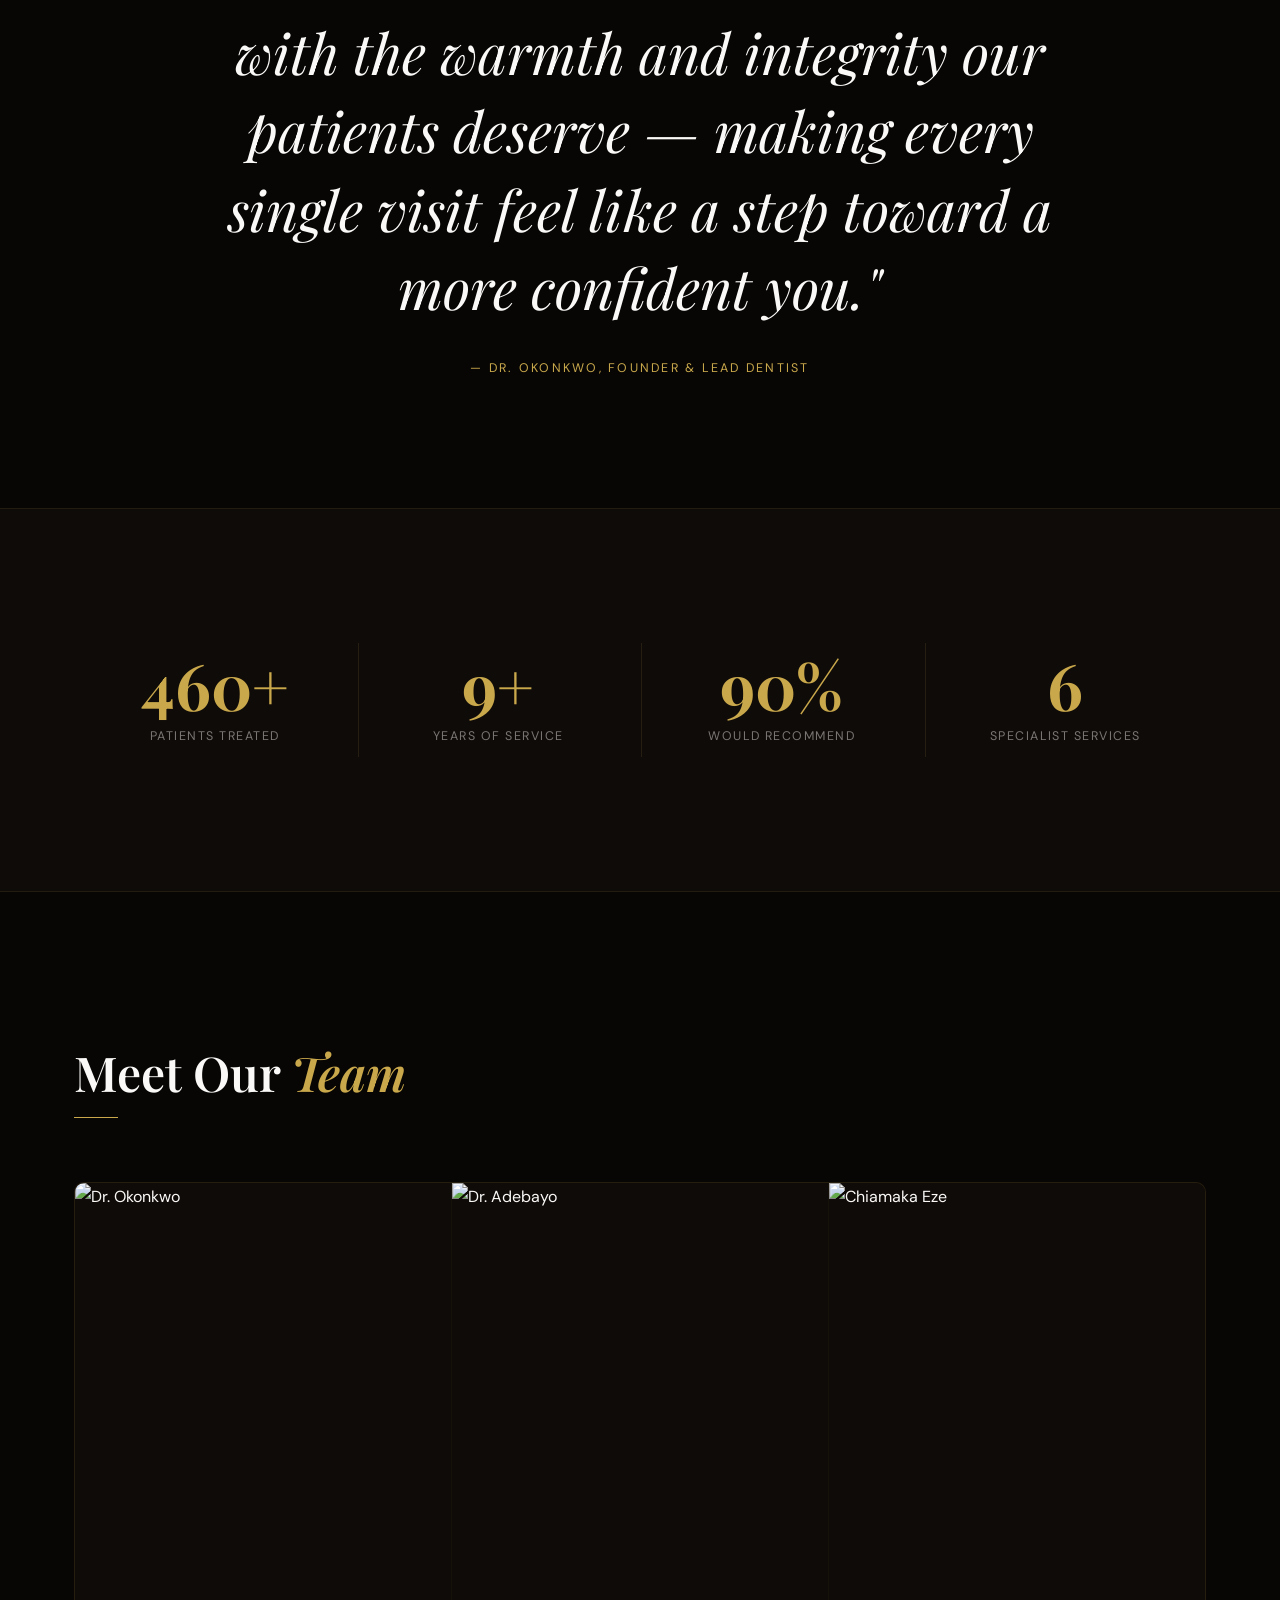
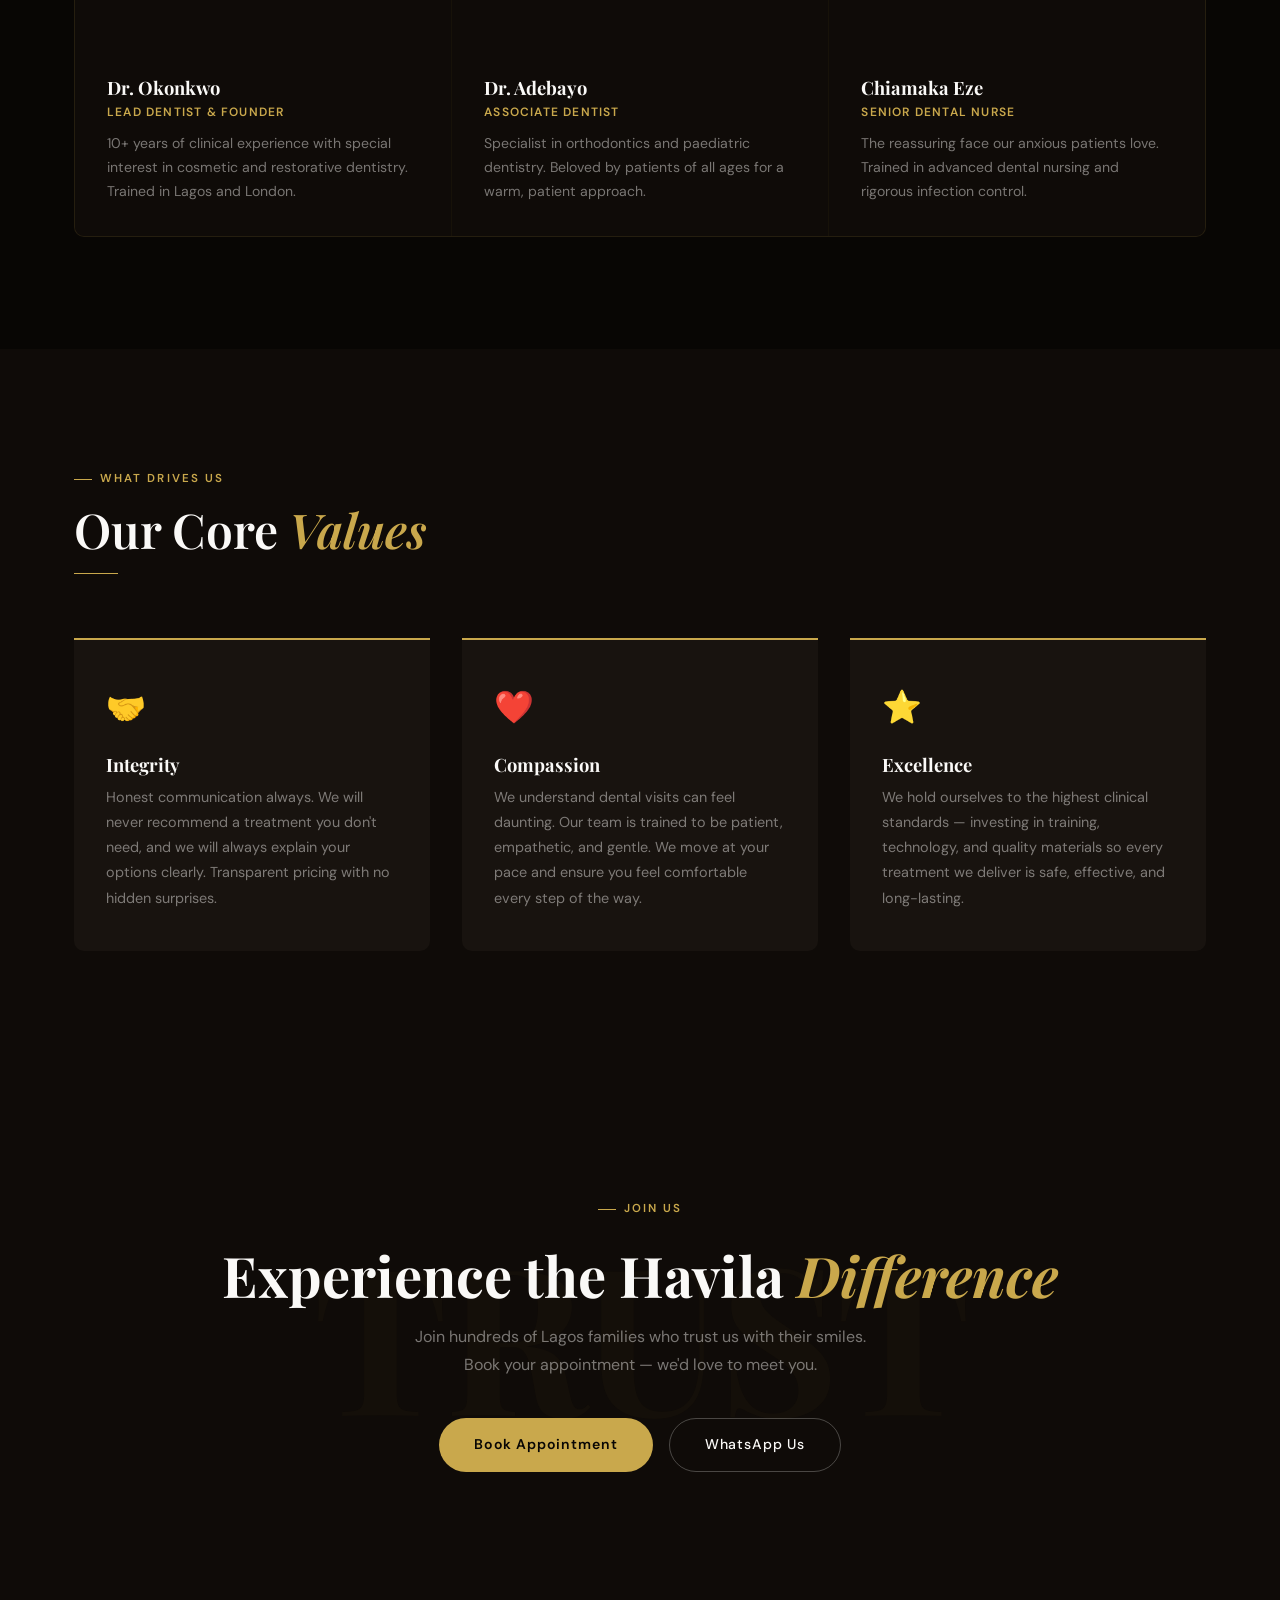
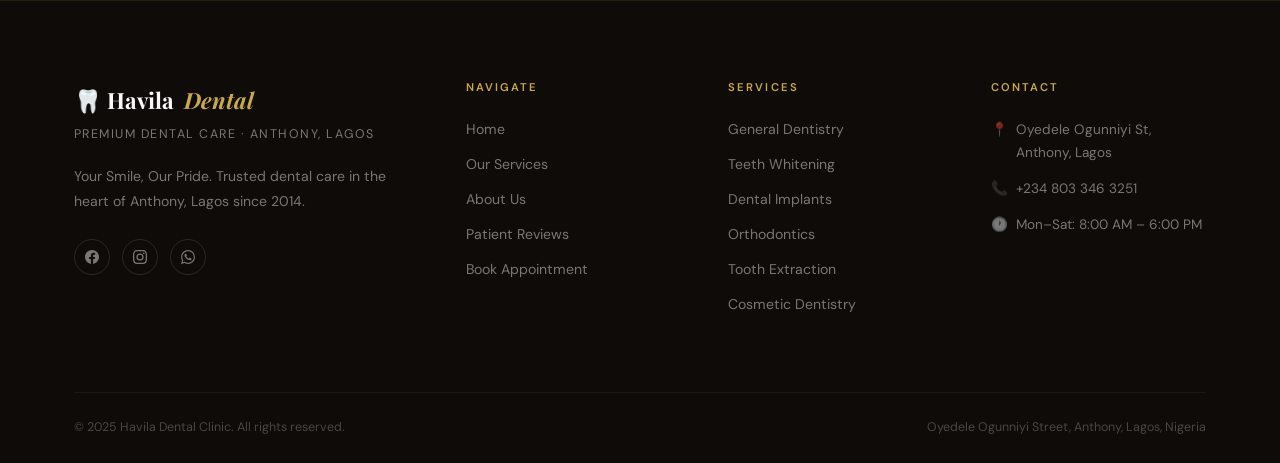
==== commit d22787d6: "Redesign: dark luxury editorial aesthetic Complete visual overhaul — removed terracotta as dominant " ====
--- a/about.html
+++ b/about.html
@@ -1,222 +1,161 @@
 <!DOCTYPE html>
 <html lang="en">
 <head>
-  <meta charset="UTF-8" />
-  <meta name="viewport" content="width=device-width, initial-scale=1.0" />
-  <title>About Us — Havila Dental Clinic, Lagos</title>
-  <meta name="description" content="Learn about Havila Dental Clinic — our story, our team, and our commitment to trusted, compassionate dental care in Anthony, Lagos." />
+  <meta charset="UTF-8" /><meta name="viewport" content="width=device-width, initial-scale=1.0" />
+  <title>About Us — Havila Dental Clinic</title>
   <link rel="stylesheet" href="styles.css" />
-  <link rel="preconnect" href="https://fonts.googleapis.com" />
-  <link rel="preconnect" href="https://fonts.gstatic.com" crossorigin />
-  <link href="https://fonts.googleapis.com/css2?family=Playfair+Display:ital,wght@0,400;0,600;0,700;1,400&family=DM+Sans:wght@300;400;500;600&display=swap" rel="stylesheet" />
+  <link rel="preconnect" href="https://fonts.googleapis.com" /><link rel="preconnect" href="https://fonts.gstatic.com" crossorigin />
+  <link href="https://fonts.googleapis.com/css2?family=Playfair+Display:ital,wght@0,400;0,600;0,700;1,400;1,600&family=DM+Sans:wght@300;400;500;600&display=swap" rel="stylesheet" />
 </head>
 <body>
+<div class="cursor-dot"></div><div class="cursor-ring"></div>
 
-<!-- ── NAVBAR ── -->
 <nav id="navbar">
   <div class="container nav-inner">
-    <a href="index.html" class="nav-logo">
-      <div class="nav-logo-icon">🦷</div>
-      <div class="nav-logo-text">Havila Dental<span>Clinic — Anthony, Lagos</span></div>
-    </a>
-    <ul class="nav-links">
-      <li><a href="index.html">Home</a></li>
-      <li><a href="services.html">Services</a></li>
-      <li><a href="about.html">About</a></li>
-      <li><a href="testimonials.html">Reviews</a></li>
-      <li><a href="contact.html">Contact</a></li>
-    </ul>
-    <div class="nav-cta">
-      <a href="contact.html" class="btn btn-gold" style="padding:0.6rem 1.4rem;font-size:0.88rem;">Book Now</a>
-      <button class="nav-toggle" id="navToggle" aria-label="Open menu"><span></span><span></span><span></span></button>
-    </div>
+    <a href="index.html" class="nav-logo"><div class="nav-logo-mark">🦷</div><div class="nav-logo-text">Havila <em style="font-style:italic;color:var(--gold)">Dental</em><span>Anthony · Lagos</span></div></a>
+    <ul class="nav-links"><li><a href="index.html">Home</a></li><li><a href="services.html">Services</a></li><li><a href="about.html">About</a></li><li><a href="testimonials.html">Reviews</a></li><li><a href="contact.html">Contact</a></li></ul>
+    <div class="nav-right"><a href="contact.html" class="btn-primary" style="padding:0.65rem 1.5rem;font-size:0.82rem;">Book Now</a><button class="nav-toggle" id="navToggle"><span></span><span></span><span></span></button></div>
   </div>
 </nav>
+<div class="nav-mobile" id="mobileNav"><button class="nav-mobile-close" id="navClose">✕</button><a href="index.html">Home</a><a href="services.html">Services</a><a href="about.html">About</a><a href="testimonials.html">Reviews</a><a href="contact.html">Contact</a><a href="contact.html" class="btn-primary" style="margin-top:1rem;">Book Now</a></div>
 
-<div class="nav-mobile" id="mobileNav">
-  <button class="nav-mobile-close" id="navClose">✕</button>
-  <a href="index.html">Home</a>
-  <a href="services.html">Services</a>
-  <a href="about.html">About</a>
-  <a href="testimonials.html">Reviews</a>
-  <a href="contact.html">Contact</a>
-  <a href="contact.html" class="btn btn-gold mt-2">Book Appointment</a>
-</div>
-
-
-<!-- ── PAGE HERO ── -->
+<!-- PAGE HERO -->
 <section class="page-hero">
+  <div class="page-hero-bg-word">About</div>
   <div class="container">
-    <h1>About Havila Dental Clinic</h1>
-    <span class="gold-rule-center"></span>
-    <p>Where every smile matters — trusted, compassionate dental care in the heart of Anthony, Lagos.</p>
+    <div class="label-tag" style="margin-bottom:1.2rem;">Our Story</div>
+    <h1>About <em>Havila</em></h1>
+    <p>Where every smile matters — trusted, compassionate dental care in the heart of Anthony, Lagos since 2014.</p>
   </div>
 </section>
 
-
-<!-- ── CLINIC STORY ── -->
+<!-- STORY -->
 <section class="story-section">
   <div class="container">
-    <div class="grid-2" style="align-items:center; gap:4rem;">
-      <div class="story-img reveal">
-        <img src="https://placehold.co/560x680/A87561/F5EDE0?text=Havila+Dental+Clinic" alt="Havila Dental Clinic interior" />
+    <div class="story-grid">
+      <div class="story-image reveal-left">
+        <img src="https://placehold.co/480x640/0F0B08/C9A84C?text=Havila+Dental+Clinic" alt="Havila Dental Clinic" />
+        <div class="story-image-frame"></div>
+        <div class="story-image-badge">
+          <span class="big">10+</span>
+          <span class="sm">Years of<br>Excellence</span>
+        </div>
       </div>
-      <div class="story-content">
-        <p class="reveal" style="font-size:0.82rem;font-weight:600;text-transform:uppercase;letter-spacing:0.12em;color:var(--gold);margin-bottom:0.6rem;">Our Story</p>
-        <h2 class="reveal reveal-delay-1">Trusted Care, <em style="font-style:italic;">Right Here</em> in Lagos</h2>
-        <span class="gold-rule" style="margin:1rem 0 1.5rem;display:block;width:48px;"></span>
-        <p class="reveal reveal-delay-2">Havila Dental Clinic was founded with a single, clear mission: to make premium-quality dental care accessible and affordable to families across Anthony, Lagos and beyond. We believed — and still believe — that excellent oral health should not be a luxury reserved for the few.</p>
-        <p class="reveal reveal-delay-3">Since opening our doors, we have built a reputation as one of the most trusted dental practices in the Anthony community. Our approach is straightforward: listen to the patient first, diagnose carefully, recommend honestly, and treat with skill. No unnecessary procedures. No hidden costs. Just honest, compassionate dentistry.</p>
-        <p class="reveal reveal-delay-4">We have invested in modern dental equipment and sterilisation protocols to ensure every visit is safe, clean, and comfortable. Whether you're coming in for a routine check-up or a complex smile transformation, you will always be treated with the same care and respect.</p>
-        <div class="reveal reveal-delay-5" style="margin-top:2rem;">
-          <a href="contact.html" class="btn btn-gold">Book Your Appointment</a>
+      <div class="story-text reveal-right">
+        <div class="label-tag" style="margin-bottom:1.2rem;">Est. 2014</div>
+        <h2>Trusted Care, <em>Right Here</em> in Lagos</h2>
+        <div class="gold-line"></div>
+        <p>Havila Dental Clinic was founded with a single, clear mission: to make premium-quality dental care accessible and affordable to families across Anthony, Lagos and beyond. We believed — and still believe — that excellent oral health should not be a luxury reserved for the few.</p>
+        <p>Since opening our doors, we have built a reputation as one of the most trusted dental practices in the Anthony community. Our approach is straightforward: listen to the patient first, diagnose carefully, recommend honestly, and treat with skill. No unnecessary procedures. No hidden costs. Just honest, compassionate dentistry.</p>
+        <p>We have invested in modern equipment and sterilisation protocols to ensure every visit is safe, clean, and comfortable. Whether you're coming in for a routine check-up or a complex smile transformation, you will always be treated with the same care and respect.</p>
+        <div style="margin-top:2rem;">
+          <a href="contact.html" class="btn-primary">Book Your Appointment</a>
         </div>
       </div>
     </div>
   </div>
 </section>
 
+<!-- QUOTE -->
+<section class="quote-section">
+  <div class="container">
+    <div class="label-tag reveal" style="justify-content:center;margin-bottom:2rem;">Our Mission</div>
+    <blockquote class="big-quote reveal reveal-delay-1">"To deliver <em>world-class dental care</em> with the warmth and integrity our patients deserve — making every single visit feel like a step toward a more confident you."</blockquote>
+    <p class="quote-attr reveal reveal-delay-2">— Dr. Okonkwo, Founder & Lead Dentist</p>
+  </div>
+</section>
 
-<!-- ── TRUST STATS ── -->
-<div class="trust-section">
-  <div class="container trust-inner">
-    <div class="trust-item reveal"><span class="trust-num">500+</span><div class="trust-label">Patients Treated</div></div>
-    <div class="trust-item reveal reveal-delay-1"><span class="trust-num">10+</span><div class="trust-label">Years of Service</div></div>
-    <div class="trust-item reveal reveal-delay-2"><span class="trust-num">98%</span><div class="trust-label">Patient Satisfaction</div></div>
-    <div class="trust-item reveal reveal-delay-3"><span class="trust-num">6</span><div class="trust-label">Dental Services</div></div>
+<!-- STATS -->
+<div class="stats-section">
+  <div class="container">
+    <div class="stats-grid">
+      <div class="stat-card reveal"><span class="stat-num" data-target="500" data-suffix="+">500+</span><span class="stat-label">Patients Treated</span></div>
+      <div class="stat-card reveal reveal-delay-1"><span class="stat-num" data-target="10" data-suffix="+">10+</span><span class="stat-label">Years of Service</span></div>
+      <div class="stat-card reveal reveal-delay-2"><span class="stat-num" data-target="98" data-suffix="%">98%</span><span class="stat-label">Would Recommend</span></div>
+      <div class="stat-card reveal reveal-delay-3"><span class="stat-num" data-target="6">6</span><span class="stat-label">Specialist Services</span></div>
+    </div>
   </div>
 </div>
 
-
-<!-- ── TEAM ── -->
-<section style="background: var(--cream); padding: 5rem 0;">
+<!-- TEAM -->
+<section class="team-section">
   <div class="container">
-    <h2 class="section-title reveal">Meet Our Team</h2>
-    <span class="gold-rule"></span>
-    <p class="section-subtitle reveal reveal-delay-1">Our dedicated dental professionals combine expertise with genuine care — here to make every visit a positive experience.</p>
-
-    <div class="grid-3" style="margin-top:1rem;">
+    <div class="label-tag reveal">The People</div>
+    <h2 class="section-heading reveal reveal-delay-1" style="margin-top:0.8rem;">Meet Our <em>Team</em></h2>
+    <div class="gold-line reveal reveal-delay-2"></div>
+    <div class="team-grid">
       <div class="team-card reveal reveal-delay-1">
-        <img src="https://placehold.co/400x400/6B4A38/F5EDE0?text=Dr.+Okonkwo" alt="Dr. Okonkwo — Lead Dentist" />
+        <img src="https://placehold.co/400x500/0F0B08/C9A84C?text=Dr.+Okonkwo" alt="Dr. Okonkwo" />
         <div class="team-card-body">
           <h3>Dr. Okonkwo</h3>
-          <p class="title">Lead Dentist & Founder</p>
-          <p style="font-size:0.88rem;margin-top:0.6rem;opacity:0.85;">Over 10 years of clinical experience with special interest in cosmetic and restorative dentistry.</p>
+          <div class="team-title">Lead Dentist & Founder</div>
+          <p class="team-bio">10+ years of clinical experience with special interest in cosmetic and restorative dentistry. Trained in Lagos and London.</p>
         </div>
       </div>
       <div class="team-card reveal reveal-delay-2">
-        <img src="https://placehold.co/400x400/A87561/F5EDE0?text=Dr.+Adebayo" alt="Dr. Adebayo — Associate Dentist" />
+        <img src="https://placehold.co/400x500/0F0B08/C9A84C?text=Dr.+Adebayo" alt="Dr. Adebayo" />
         <div class="team-card-body">
           <h3>Dr. Adebayo</h3>
-          <p class="title">Associate Dentist</p>
-          <p style="font-size:0.88rem;margin-top:0.6rem;opacity:0.85;">Specialist in orthodontics and paediatric dentistry, with a warm approach loved by patients of all ages.</p>
+          <div class="team-title">Associate Dentist</div>
+          <p class="team-bio">Specialist in orthodontics and paediatric dentistry. Beloved by patients of all ages for a warm, patient approach.</p>
         </div>
       </div>
       <div class="team-card reveal reveal-delay-3">
-        <img src="https://placehold.co/400x400/C9A84C/F5EDE0?text=Nurse+Chiamaka" alt="Chiamaka — Senior Dental Nurse" />
+        <img src="https://placehold.co/400x500/0F0B08/C9A84C?text=Chiamaka+Eze" alt="Chiamaka Eze" />
         <div class="team-card-body">
           <h3>Chiamaka Eze</h3>
-          <p class="title">Senior Dental Nurse</p>
-          <p style="font-size:0.88rem;margin-top:0.6rem;opacity:0.85;">The warm, reassuring face our anxious patients appreciate. Trained in advanced dental nursing and infection control.</p>
+          <div class="team-title">Senior Dental Nurse</div>
+          <p class="team-bio">The reassuring face our anxious patients love. Trained in advanced dental nursing and rigorous infection control.</p>
         </div>
       </div>
     </div>
   </div>
 </section>
 
-
-<!-- ── VALUES ── -->
+<!-- VALUES -->
 <section class="values-section">
   <div class="container">
-    <h2 class="section-title reveal">Our Core Values</h2>
-    <span class="gold-rule"></span>
-    <p class="section-subtitle reveal reveal-delay-1">These three pillars guide every decision we make — from how we treat our patients to how we run our clinic.</p>
-
-    <div class="grid-3" style="margin-top:1rem;">
+    <div class="label-tag reveal">What Drives Us</div>
+    <h2 class="section-heading reveal reveal-delay-1" style="margin-top:0.8rem;">Our Core <em>Values</em></h2>
+    <div class="gold-line reveal reveal-delay-2"></div>
+    <div class="values-grid">
       <div class="value-card reveal reveal-delay-1">
         <span class="value-icon">🤝</span>
         <h3>Integrity</h3>
-        <p>We believe in honest communication — always. We will never recommend a treatment you don't need, and we will always explain your options clearly so you can make an informed decision. Our pricing is transparent with no hidden surprises.</p>
+        <p>Honest communication always. We will never recommend a treatment you don't need, and we will always explain your options clearly. Transparent pricing with no hidden surprises.</p>
       </div>
       <div class="value-card reveal reveal-delay-2">
         <span class="value-icon">❤️</span>
         <h3>Compassion</h3>
-        <p>We understand that visiting the dentist can feel daunting. Our entire team is trained to be patient, empathetic, and gentle. We move at your pace, answer your questions, and ensure you feel comfortable every step of the way.</p>
+        <p>We understand dental visits can feel daunting. Our team is trained to be patient, empathetic, and gentle. We move at your pace and ensure you feel comfortable every step of the way.</p>
       </div>
       <div class="value-card reveal reveal-delay-3">
         <span class="value-icon">⭐</span>
         <h3>Excellence</h3>
-        <p>We hold ourselves to the highest clinical and service standards. We invest in training, technology, and quality materials so that every treatment we deliver is safe, effective, and long-lasting. Good enough is never good enough for us.</p>
+        <p>We hold ourselves to the highest clinical standards — investing in training, technology, and quality materials so every treatment we deliver is safe, effective, and long-lasting.</p>
       </div>
     </div>
   </div>
 </section>
 
-
-<!-- ── CTA ── -->
+<!-- CTA -->
 <section class="cta-section">
-  <div class="container">
-    <h2 class="reveal">Ready to Experience the Havila Difference?</h2>
-    <p class="reveal reveal-delay-1">Join hundreds of Lagos families who trust us with their smiles. Book your appointment today — we'd love to meet you.</p>
-    <div class="cta-btns reveal reveal-delay-2">
-      <a href="contact.html" class="btn btn-gold">Book Appointment</a>
-      <a href="https://wa.me/2348033463251?text=Hello%2C%20I%20would%20like%20to%20book%20a%20dental%20appointment%20at%20Havila%20Dental%20Clinic" target="_blank" rel="noopener" class="btn btn-outline">WhatsApp Us</a>
+  <div class="cta-bg-text">TRUST</div>
+  <div class="container cta-inner">
+    <div class="label-tag reveal" style="justify-content:center;margin-bottom:1.5rem;">Join Us</div>
+    <h2 class="reveal reveal-delay-1">Experience the Havila <em>Difference</em></h2>
+    <p class="reveal reveal-delay-2">Join hundreds of Lagos families who trust us with their smiles. Book your appointment — we'd love to meet you.</p>
+    <div class="cta-btns reveal reveal-delay-3">
+      <a href="contact.html" class="btn-primary">Book Appointment</a>
+      <a href="https://wa.me/2348033463251?text=Hello%2C%20I%20would%20like%20to%20book%20a%20dental%20appointment%20at%20Havila%20Dental%20Clinic" target="_blank" rel="noopener" class="btn-ghost">WhatsApp Us</a>
     </div>
   </div>
 </section>
 
+<!-- FOOTER (compact) -->
+<footer><div class="container"><div class="footer-grid"><div><div class="footer-brand-text">🦷 Havila <em>Dental</em></div><div class="footer-tagline">Premium Dental Care · Anthony, Lagos</div><p class="footer-about">Your Smile, Our Pride. Trusted dental care in the heart of Anthony, Lagos since 2014.</p><div class="footer-social"><a href="#" class="fsocial" aria-label="Facebook"><svg width="14" height="14" viewBox="0 0 24 24" fill="currentColor"><path d="M24 12.073c0-6.627-5.373-12-12-12s-12 5.373-12 12c0 5.99 4.388 10.954 10.125 11.854v-8.385H7.078v-3.47h3.047V9.43c0-3.007 1.792-4.669 4.533-4.669 1.312 0 2.686.235 2.686.235v2.953H15.83c-1.491 0-1.956.925-1.956 1.874v2.25h3.328l-.532 3.47h-2.796v8.385C19.612 23.027 24 18.062 24 12.073z"/></svg></a><a href="#" class="fsocial" aria-label="Instagram"><svg width="14" height="14" viewBox="0 0 24 24" fill="currentColor"><path d="M12 2.163c3.204 0 3.584.012 4.85.07 3.252.148 4.771 1.691 4.919 4.919.058 1.265.069 1.645.069 4.849 0 3.205-.012 3.584-.069 4.849-.149 3.225-1.664 4.771-4.919 4.919-1.266.058-1.644.07-4.85.07-3.204 0-3.584-.012-4.849-.07-3.26-.149-4.771-1.699-4.919-4.92-.058-1.265-.07-1.644-.07-4.849 0-3.204.013-3.583.07-4.849.149-3.227 1.664-4.771 4.919-4.919 1.266-.057 1.645-.069 4.849-.069zM12 0C8.741 0 8.333.014 7.053.072 2.695.272.273 2.69.073 7.052.014 8.333 0 8.741 0 12c0 3.259.014 3.668.072 4.948.2 4.358 2.618 6.78 6.98 6.98C8.333 23.986 8.741 24 12 24c3.259 0 3.668-.014 4.948-.072 4.354-.2 6.782-2.618 6.979-6.98.059-1.28.073-1.689.073-4.948 0-3.259-.014-3.667-.072-4.947-.196-4.354-2.617-6.78-6.979-6.98C15.668.014 15.259 0 12 0zm0 5.838a6.162 6.162 0 100 12.324 6.162 6.162 0 000-12.324zM12 16a4 4 0 110-8 4 4 0 010 8zm6.406-11.845a1.44 1.44 0 100 2.881 1.44 1.44 0 000-2.881z"/></svg></a><a href="https://wa.me/2348033463251" class="fsocial" aria-label="WhatsApp" target="_blank" rel="noopener"><svg width="14" height="14" viewBox="0 0 24 24" fill="currentColor"><path d="M17.472 14.382c-.297-.149-1.758-.867-2.03-.967-.273-.099-.471-.148-.67.15-.197.297-.767.966-.94 1.164-.173.199-.347.223-.644.075-.297-.15-1.255-.463-2.39-1.475-.883-.788-1.48-1.761-1.653-2.059-.173-.297-.018-.458.13-.606.134-.133.298-.347.446-.52.149-.174.198-.298.298-.497.099-.198.05-.371-.025-.52-.075-.149-.669-1.612-.916-2.207-.242-.579-.487-.5-.669-.51-.173-.008-.371-.01-.57-.01-.198 0-.52.074-.792.372-.272.297-1.04 1.016-1.04 2.479 0 1.462 1.065 2.875 1.213 3.074.149.198 2.096 3.2 5.077 4.487.709.306 1.262.489 1.694.625.712.227 1.36.195 1.871.118.571-.085 1.758-.719 2.006-1.413.248-.694.248-1.289.173-1.413-.074-.124-.272-.198-.57-.347m-5.421 7.403h-.004a9.87 9.87 0 01-5.031-1.378l-.361-.214-3.741.982.998-3.648-.235-.374a9.86 9.86 0 01-1.51-5.26c.001-5.45 4.436-9.884 9.888-9.884 2.64 0 5.122 1.03 6.988 2.898a9.825 9.825 0 012.893 6.994c-.003 5.45-4.437 9.884-9.885 9.884m8.413-18.297A11.815 11.815 0 0012.05 0C5.495 0 .16 5.335.157 11.892c0 2.096.547 4.142 1.588 5.945L.057 24l6.305-1.654a11.882 11.882 0 005.683 1.448h.005c6.554 0 11.89-5.335 11.893-11.893a11.821 11.821 0 00-3.48-8.413Z"/></svg></a></div></div><div class="footer-col"><h4>Navigate</h4><a href="index.html">Home</a><a href="services.html">Our Services</a><a href="about.html">About Us</a><a href="testimonials.html">Patient Reviews</a><a href="contact.html">Book Appointment</a></div><div class="footer-col"><h4>Services</h4><a href="services.html">General Dentistry</a><a href="services.html">Teeth Whitening</a><a href="services.html">Dental Implants</a><a href="services.html">Orthodontics</a><a href="services.html">Tooth Extraction</a><a href="services.html">Cosmetic Dentistry</a></div><div class="footer-col"><h4>Contact</h4><div class="footer-contact-item">📍 <span>Oyedele Ogunniyi St, Anthony, Lagos</span></div><div class="footer-contact-item">📞 <span>+234 803 346 3251</span></div><div class="footer-contact-item">🕐 <span>Mon–Sat: 8:00 AM – 6:00 PM</span></div></div></div><div class="footer-bottom"><span>© 2025 Havila Dental Clinic. All rights reserved.</span><span>Oyedele Ogunniyi Street, Anthony, Lagos, Nigeria</span></div></div></footer>
 
-<!-- ── FOOTER ── -->
-<footer>
-  <div class="container">
-    <div class="footer-grid">
-      <div class="footer-brand">
-        <div class="footer-logo-text">🦷 Havila Dental<span>Premium Dental Care, Lagos</span></div>
-        <p>Your Smile, Our Pride. Trusted, affordable dental care in the heart of Anthony, Lagos since 2014.</p>
-        <div class="footer-social">
-          <a href="#" class="social-link" aria-label="Facebook"><svg width="16" height="16" viewBox="0 0 24 24" fill="currentColor"><path d="M24 12.073c0-6.627-5.373-12-12-12s-12 5.373-12 12c0 5.99 4.388 10.954 10.125 11.854v-8.385H7.078v-3.47h3.047V9.43c0-3.007 1.792-4.669 4.533-4.669 1.312 0 2.686.235 2.686.235v2.953H15.83c-1.491 0-1.956.925-1.956 1.874v2.25h3.328l-.532 3.47h-2.796v8.385C19.612 23.027 24 18.062 24 12.073z"/></svg></a>
-          <a href="#" class="social-link" aria-label="Instagram"><svg width="16" height="16" viewBox="0 0 24 24" fill="currentColor"><path d="M12 2.163c3.204 0 3.584.012 4.85.07 3.252.148 4.771 1.691 4.919 4.919.058 1.265.069 1.645.069 4.849 0 3.205-.012 3.584-.069 4.849-.149 3.225-1.664 4.771-4.919 4.919-1.266.058-1.644.07-4.85.07-3.204 0-3.584-.012-4.849-.07-3.26-.149-4.771-1.699-4.919-4.92-.058-1.265-.07-1.644-.07-4.849 0-3.204.013-3.583.07-4.849.149-3.227 1.664-4.771 4.919-4.919 1.266-.057 1.645-.069 4.849-.069zM12 0C8.741 0 8.333.014 7.053.072 2.695.272.273 2.69.073 7.052.014 8.333 0 8.741 0 12c0 3.259.014 3.668.072 4.948.2 4.358 2.618 6.78 6.98 6.98C8.333 23.986 8.741 24 12 24c3.259 0 3.668-.014 4.948-.072 4.354-.2 6.782-2.618 6.979-6.98.059-1.28.073-1.689.073-4.948 0-3.259-.014-3.667-.072-4.947-.196-4.354-2.617-6.78-6.979-6.98C15.668.014 15.259 0 12 0zm0 5.838a6.162 6.162 0 100 12.324 6.162 6.162 0 000-12.324zM12 16a4 4 0 110-8 4 4 0 010 8zm6.406-11.845a1.44 1.44 0 100 2.881 1.44 1.44 0 000-2.881z"/></svg></a>
-          <a href="https://wa.me/2348033463251" class="social-link" aria-label="WhatsApp" target="_blank" rel="noopener"><svg width="16" height="16" viewBox="0 0 24 24" fill="currentColor"><path d="M17.472 14.382c-.297-.149-1.758-.867-2.03-.967-.273-.099-.471-.148-.67.15-.197.297-.767.966-.94 1.164-.173.199-.347.223-.644.075-.297-.15-1.255-.463-2.39-1.475-.883-.788-1.48-1.761-1.653-2.059-.173-.297-.018-.458.13-.606.134-.133.298-.347.446-.52.149-.174.198-.298.298-.497.099-.198.05-.371-.025-.52-.075-.149-.669-1.612-.916-2.207-.242-.579-.487-.5-.669-.51-.173-.008-.371-.01-.57-.01-.198 0-.52.074-.792.372-.272.297-1.04 1.016-1.04 2.479 0 1.462 1.065 2.875 1.213 3.074.149.198 2.096 3.2 5.077 4.487.709.306 1.262.489 1.694.625.712.227 1.36.195 1.871.118.571-.085 1.758-.719 2.006-1.413.248-.694.248-1.289.173-1.413-.074-.124-.272-.198-.57-.347m-5.421 7.403h-.004a9.87 9.87 0 01-5.031-1.378l-.361-.214-3.741.982.998-3.648-.235-.374a9.86 9.86 0 01-1.51-5.26c.001-5.45 4.436-9.884 9.888-9.884 2.64 0 5.122 1.03 6.988 2.898a9.825 9.825 0 012.893 6.994c-.003 5.45-4.437 9.884-9.885 9.884m8.413-18.297A11.815 11.815 0 0012.05 0C5.495 0 .16 5.335.157 11.892c0 2.096.547 4.142 1.588 5.945L.057 24l6.305-1.654a11.882 11.882 0 005.683 1.448h.005c6.554 0 11.89-5.335 11.893-11.893a11.821 11.821 0 00-3.48-8.413Z"/></svg></a>
-        </div>
-      </div>
-      <div class="footer-col">
-        <h4>Quick Links</h4>
-        <a href="index.html">Home</a>
-        <a href="services.html">Our Services</a>
-        <a href="about.html">About Us</a>
-        <a href="testimonials.html">Patient Reviews</a>
-        <a href="contact.html">Book Appointment</a>
-      </div>
-      <div class="footer-col">
-        <h4>Our Services</h4>
-        <a href="services.html">General Dentistry</a>
-        <a href="services.html">Teeth Whitening</a>
-        <a href="services.html">Dental Implants</a>
-        <a href="services.html">Orthodontics</a>
-        <a href="services.html">Tooth Extraction</a>
-        <a href="services.html">Cosmetic Dentistry</a>
-      </div>
-      <div class="footer-col">
-        <h4>Contact Us</h4>
-        <div class="footer-contact-item"><svg width="15" height="15" viewBox="0 0 24 24" fill="none" stroke="currentColor" stroke-width="2"><path d="M21 10c0 7-9 13-9 13s-9-6-9-13a9 9 0 0118 0z"/><circle cx="12" cy="10" r="3"/></svg><span>Oyedele Ogunniyi Street, Anthony, Lagos</span></div>
-        <div class="footer-contact-item"><svg width="15" height="15" viewBox="0 0 24 24" fill="none" stroke="currentColor" stroke-width="2"><path d="M22 16.92v3a2 2 0 01-2.18 2"/></svg>+234 803 346 3251</div>
-        <div class="footer-contact-item"><svg width="15" height="15" viewBox="0 0 24 24" fill="none" stroke="currentColor" stroke-width="2"><circle cx="12" cy="12" r="10"/><polyline points="12 6 12 12 16 14"/></svg>Mon – Sat: 8:00 AM – 6:00 PM</div>
-      </div>
-    </div>
-    <div class="footer-bottom">
-      <span>© 2025 Havila Dental Clinic. All rights reserved.</span>
-      <span>Oyedele Ogunniyi Street, Anthony, Lagos, Nigeria</span>
-    </div>
-  </div>
-</footer>
-
-<a href="https://wa.me/2348033463251?text=Hello%2C%20I%20would%20like%20to%20book%20a%20dental%20appointment%20at%20Havila%20Dental%20Clinic" class="float-whatsapp" target="_blank" rel="noopener" aria-label="Chat on WhatsApp">
-  <svg viewBox="0 0 24 24"><path d="M17.472 14.382c-.297-.149-1.758-.867-2.03-.967-.273-.099-.471-.148-.67.15-.197.297-.767.966-.94 1.164-.173.199-.347.223-.644.075-.297-.15-1.255-.463-2.39-1.475-.883-.788-1.48-1.761-1.653-2.059-.173-.297-.018-.458.13-.606.134-.133.298-.347.446-.52.149-.174.198-.298.298-.497.099-.198.05-.371-.025-.52-.075-.149-.669-1.612-.916-2.207-.242-.579-.487-.5-.669-.51-.173-.008-.371-.01-.57-.01-.198 0-.52.074-.792.372-.272.297-1.04 1.016-1.04 2.479 0 1.462 1.065 2.875 1.213 3.074.149.198 2.096 3.2 5.077 4.487.709.306 1.262.489 1.694.625.712.227 1.36.195 1.871.118.571-.085 1.758-.719 2.006-1.413.248-.694.248-1.289.173-1.413-.074-.124-.272-.198-.57-.347m-5.421 7.403h-.004a9.87 9.87 0 01-5.031-1.378l-.361-.214-3.741.982.998-3.648-.235-.374a9.86 9.86 0 01-1.51-5.26c.001-5.45 4.436-9.884 9.888-9.884 2.64 0 5.122 1.03 6.988 2.898a9.825 9.825 0 012.893 6.994c-.003 5.45-4.437 9.884-9.885 9.884m8.413-18.297A11.815 11.815 0 0012.05 0C5.495 0 .16 5.335.157 11.892c0 2.096.547 4.142 1.588 5.945L.057 24l6.305-1.654a11.882 11.882 0 005.683 1.448h.005c6.554 0 11.89-5.335 11.893-11.893a11.821 11.821 0 00-3.48-8.413Z" fill="white"/></svg>
-</a>
-<button class="scroll-top" id="scrollTop" aria-label="Scroll to top">
-  <svg width="20" height="20" viewBox="0 0 24 24" fill="none" stroke="currentColor" stroke-width="2.5"><polyline points="18 15 12 9 6 15"/></svg>
-</button>
-
+<a href="https://wa.me/2348033463251?text=Hello%2C%20I%20would%20like%20to%20book%20a%20dental%20appointment%20at%20Havila%20Dental%20Clinic" class="float-wa" target="_blank" rel="noopener" aria-label="WhatsApp"><svg viewBox="0 0 24 24"><path d="M17.472 14.382c-.297-.149-1.758-.867-2.03-.967-.273-.099-.471-.148-.67.15-.197.297-.767.966-.94 1.164-.173.199-.347.223-.644.075-.297-.15-1.255-.463-2.39-1.475-.883-.788-1.48-1.761-1.653-2.059-.173-.297-.018-.458.13-.606.134-.133.298-.347.446-.52.149-.174.198-.298.298-.497.099-.198.05-.371-.025-.52-.075-.149-.669-1.612-.916-2.207-.242-.579-.487-.5-.669-.51-.173-.008-.371-.01-.57-.01-.198 0-.52.074-.792.372-.272.297-1.04 1.016-1.04 2.479 0 1.462 1.065 2.875 1.213 3.074.149.198 2.096 3.2 5.077 4.487.709.306 1.262.489 1.694.625.712.227 1.36.195 1.871.118.571-.085 1.758-.719 2.006-1.413.248-.694.248-1.289.173-1.413-.074-.124-.272-.198-.57-.347m-5.421 7.403h-.004a9.87 9.87 0 01-5.031-1.378l-.361-.214-3.741.982.998-3.648-.235-.374a9.86 9.86 0 01-1.51-5.26c.001-5.45 4.436-9.884 9.888-9.884 2.64 0 5.122 1.03 6.988 2.898a9.825 9.825 0 012.893 6.994c-.003 5.45-4.437 9.884-9.885 9.884m8.413-18.297A11.815 11.815 0 0012.05 0C5.495 0 .16 5.335.157 11.892c0 2.096.547 4.142 1.588 5.945L.057 24l6.305-1.654a11.882 11.882 0 005.683 1.448h.005c6.554 0 11.89-5.335 11.893-11.893a11.821 11.821 0 00-3.48-8.413Z" fill="white"/></svg></a>
+<button class="scroll-top" id="scrollTop"><svg width="18" height="18" viewBox="0 0 24 24" fill="none" stroke="currentColor" stroke-width="2.5"><polyline points="18 15 12 9 6 15"/></svg></button>
 <script src="main.js"></script>
-</body>
-</html>
+</body></html>
--- a/styles.css
+++ b/styles.css
@@ -1,130 +1,169 @@
-/* ============================================================
-   HAVILA DENTAL CLINIC — Global Stylesheet
-   ============================================================ */
-
-/* ── Google Fonts ─────────────────────────────────────────── */
-@import url('https://fonts.googleapis.com/css2?family=Playfair+Display:ital,wght@0,400;0,600;0,700;1,400&family=DM+Sans:wght@300;400;500;600&display=swap');
-
-/* ── CSS Variables ─────────────────────────────────────────── */
+@import url('https://fonts.googleapis.com/css2?family=Playfair+Display:ital,wght@0,400;0,600;0,700;1,400;1,600&family=DM+Sans:wght@300;400;500;600&display=swap');
+
+/* ── Variables ─────────────────────────────────────────────── */
 :root {
-  --cream:       #F5EDE0;
-  --brand:       #A87561;
-  --mocha:       #6B4A38;
-  --gold:        #C9A84C;
-  --gold-light:  #EDD98A;
-  --text:        #2C1A10;
-  --white:       #FFFFFF;
-  --shadow:      rgba(44, 26, 16, 0.10);
-  --shadow-lg:   rgba(44, 26, 16, 0.18);
-  --radius:      12px;
-  --radius-sm:   8px;
-  --transition:  0.3s ease;
-}
-
-/* ── Reset & Base ──────────────────────────────────────────── */
+  --dark:       #080604;
+  --dark-2:     #0F0B08;
+  --dark-3:     #18130F;
+  --dark-4:     #221B16;
+  --dark-5:     #2C2218;
+  --gold:       #C9A84C;
+  --gold-light: #EDD98A;
+  --gold-dim:   rgba(201,168,76,0.10);
+  --gold-mid:   rgba(201,168,76,0.30);
+  --white:      #FAF9F7;
+  --off-white:  #E8E2D8;
+  --muted:      rgba(250,249,247,0.45);
+  --muted-2:    rgba(250,249,247,0.22);
+  --accent:     #A87561;
+  --radius:     10px;
+  --ease:       cubic-bezier(0.25, 0.46, 0.45, 0.94);
+  --t:          0.4s;
+}
+
+/* ── Reset ─────────────────────────────────────────────────── */
 *, *::before, *::after { box-sizing: border-box; margin: 0; padding: 0; }
-
 html { scroll-behavior: smooth; font-size: 16px; }
-
 body {
   font-family: 'DM Sans', sans-serif;
-  background: var(--cream);
-  color: var(--text);
+  background: var(--dark);
+  color: var(--white);
   line-height: 1.7;
   overflow-x: hidden;
-}
-
+  cursor: none;
+}
 img { max-width: 100%; display: block; }
-a  { text-decoration: none; color: inherit; }
-ul { list-style: none; }
-button { cursor: pointer; border: none; outline: none; font-family: inherit; }
-
-/* ── Typography ────────────────────────────────────────────── */
+a   { text-decoration: none; color: inherit; }
+ul  { list-style: none; }
+button { cursor: none; border: none; outline: none; font-family: inherit; }
+input, select, textarea { font-family: inherit; }
+
 h1, h2, h3, h4 {
   font-family: 'Playfair Display', serif;
-  line-height: 1.25;
-  color: var(--mocha);
-}
-h1 { font-size: clamp(2rem, 5vw, 3.5rem); }
-h2 { font-size: clamp(1.6rem, 3.5vw, 2.5rem); }
-h3 { font-size: clamp(1.15rem, 2.5vw, 1.5rem); }
-p  { font-size: 1rem; color: var(--text); opacity: 0.9; }
-
-.section-title {
-  text-align: center;
-  margin-bottom: 0.4rem;
-}
-.gold-rule {
+  line-height: 1.15;
+  color: var(--white);
+}
+
+/* ── Custom Cursor ─────────────────────────────────────────── */
+.cursor-dot {
+  position: fixed;
+  width: 8px; height: 8px;
+  background: var(--gold);
+  border-radius: 50%;
+  pointer-events: none;
+  z-index: 9999;
+  transform: translate(-50%,-50%);
+  transition: transform 0.1s, width 0.3s var(--ease), height 0.3s var(--ease), background 0.3s;
+}
+.cursor-ring {
+  position: fixed;
+  width: 36px; height: 36px;
+  border: 1px solid rgba(201,168,76,0.5);
+  border-radius: 50%;
+  pointer-events: none;
+  z-index: 9998;
+  transform: translate(-50%,-50%);
+  transition: transform 0.12s, width 0.3s var(--ease), height 0.3s var(--ease), opacity 0.3s;
+}
+body:has(.btn-primary:hover) .cursor-dot,
+body:has(a:hover) .cursor-dot   { width: 16px; height: 16px; background: var(--gold-light); }
+body:has(.btn-primary:hover) .cursor-ring,
+body:has(a:hover) .cursor-ring  { width: 56px; height: 56px; opacity: 0.4; }
+
+/* ── Layout ────────────────────────────────────────────────── */
+.container { max-width: 1180px; margin: 0 auto; padding: 0 1.5rem; }
+section    { position: relative; }
+
+/* ── Util ──────────────────────────────────────────────────── */
+.text-gold { color: var(--gold); }
+.label-tag {
+  display: inline-flex;
+  align-items: center;
+  gap: 0.5rem;
+  font-size: 0.72rem;
+  font-weight: 600;
+  letter-spacing: 0.18em;
+  text-transform: uppercase;
+  color: var(--gold);
+}
+.label-tag::before {
+  content: '';
+  display: inline-block;
+  width: 18px; height: 1px;
+  background: var(--gold);
+}
+.section-heading {
+  font-size: clamp(2rem, 4vw, 3rem);
+  font-weight: 600;
+  color: var(--white);
+  margin-bottom: 0.3rem;
+}
+.section-heading em { font-style: italic; color: var(--gold); }
+.gold-line {
   display: block;
-  width: 64px;
-  height: 2px;
+  width: 44px; height: 1.5px;
   background: var(--gold);
-  margin: 0.5rem auto 2.5rem;
-  border-radius: 2px;
-}
-.section-subtitle {
-  text-align: center;
-  max-width: 560px;
-  margin: 0 auto 2.8rem;
-  opacity: 0.8;
-}
-
-/* ── Layout Utilities ──────────────────────────────────────── */
-.container { max-width: 1140px; margin: 0 auto; padding: 0 1.25rem; }
-section    { padding: 5rem 0; }
-.grid-2    { display: grid; grid-template-columns: 1fr 1fr; gap: 2.5rem; }
-.grid-3    { display: grid; grid-template-columns: repeat(3, 1fr); gap: 2rem; }
-.grid-6    { display: grid; grid-template-columns: repeat(3, 1fr); gap: 1.75rem; }
+  margin: 1rem 0 2.5rem;
+}
+.gold-line.center { margin-left: auto; margin-right: auto; }
 
 /* ── Buttons ───────────────────────────────────────────────── */
-.btn {
+.btn-primary {
   display: inline-flex;
   align-items: center;
-  gap: 0.5rem;
-  padding: 0.8rem 2rem;
-  border-radius: 50px;
+  gap: 0.55rem;
+  padding: 0.9rem 2.2rem;
+  background: var(--gold);
+  color: var(--dark);
   font-family: 'DM Sans', sans-serif;
   font-weight: 600;
-  font-size: 0.95rem;
-  transition: all var(--transition);
-  letter-spacing: 0.02em;
-}
-.btn-gold {
+  font-size: 0.88rem;
+  letter-spacing: 0.06em;
+  border-radius: 50px;
+  transition: background var(--t) var(--ease), transform var(--t) var(--ease), box-shadow var(--t) var(--ease);
+}
+.btn-primary:hover {
+  background: var(--gold-light);
+  transform: translateY(-3px);
+  box-shadow: 0 12px 36px rgba(201,168,76,0.35);
+}
+.btn-ghost {
+  display: inline-flex;
+  align-items: center;
+  gap: 0.55rem;
+  padding: 0.88rem 2.2rem;
+  border: 1px solid rgba(250,249,247,0.25);
+  color: var(--white);
+  font-family: 'DM Sans', sans-serif;
+  font-weight: 500;
+  font-size: 0.88rem;
+  letter-spacing: 0.06em;
+  border-radius: 50px;
+  transition: border-color var(--t), background var(--t), transform var(--t) var(--ease);
+}
+.btn-ghost:hover {
+  border-color: var(--gold);
+  color: var(--gold);
+  transform: translateY(-3px);
+}
+.btn-ghost-dark {
+  display: inline-flex;
+  align-items: center;
+  gap: 0.55rem;
+  padding: 0.88rem 2.2rem;
+  border: 1px solid var(--dark-5);
+  color: var(--dark);
+  font-family: 'DM Sans', sans-serif;
+  font-weight: 500;
+  font-size: 0.88rem;
+  letter-spacing: 0.06em;
+  border-radius: 50px;
+  transition: border-color var(--t), background var(--t), transform var(--t) var(--ease), color var(--t);
+}
+.btn-ghost-dark:hover {
+  border-color: var(--gold);
   background: var(--gold);
-  color: var(--mocha);
-  box-shadow: 0 4px 18px rgba(201, 168, 76, 0.35);
-}
-.btn-gold:hover {
-  background: var(--gold-light);
-  transform: translateY(-2px);
-  box-shadow: 0 8px 24px rgba(201, 168, 76, 0.45);
-}
-.btn-outline {
-  border: 2px solid var(--white);
-  color: var(--white);
-  background: transparent;
-}
-.btn-outline:hover {
-  background: rgba(255,255,255,0.12);
-  transform: translateY(-2px);
-}
-.btn-outline-gold {
-  border: 2px solid var(--gold);
-  color: var(--gold);
-  background: transparent;
-}
-.btn-outline-gold:hover {
-  background: var(--gold);
-  color: var(--mocha);
-  transform: translateY(-2px);
-}
-.btn-mocha {
-  background: var(--mocha);
-  color: var(--white);
-}
-.btn-mocha:hover {
-  background: var(--brand);
-  transform: translateY(-2px);
+  transform: translateY(-3px);
 }
 
 /* ── NAVBAR ────────────────────────────────────────────────── */
@@ -132,15 +171,14 @@
   position: fixed;
   top: 0; left: 0; right: 0;
   z-index: 1000;
-  transition: background var(--transition), box-shadow var(--transition), padding var(--transition);
-  padding: 1.2rem 0;
-  background: transparent;
+  padding: 1.4rem 0;
+  transition: padding var(--t) var(--ease), background var(--t), backdrop-filter var(--t);
 }
 #navbar.scrolled {
-  background: rgba(245, 237, 224, 0.97);
-  box-shadow: 0 2px 24px var(--shadow-lg);
-  padding: 0.75rem 0;
-  backdrop-filter: blur(8px);
+  padding: 0.85rem 0;
+  background: rgba(8,6,4,0.92);
+  backdrop-filter: blur(14px);
+  border-bottom: 1px solid rgba(201,168,76,0.12);
 }
 .nav-inner {
   display: flex;
@@ -150,65 +188,58 @@
 .nav-logo {
   display: flex;
   align-items: center;
-  gap: 0.6rem;
-}
-.nav-logo-icon {
-  width: 42px; height: 42px;
-  background: var(--gold);
+  gap: 0.75rem;
+}
+.nav-logo-mark {
+  width: 38px; height: 38px;
+  border: 1.5px solid var(--gold);
   border-radius: 50%;
   display: flex; align-items: center; justify-content: center;
-  font-size: 1.3rem;
-}
+  font-size: 1.1rem;
+  transition: background var(--t);
+}
+.nav-logo:hover .nav-logo-mark { background: var(--gold-dim); }
 .nav-logo-text {
   font-family: 'Playfair Display', serif;
-  font-size: 1.1rem;
+  font-size: 1.05rem;
   font-weight: 700;
-  color: var(--mocha);
-  line-height: 1.2;
+  color: var(--white);
+  line-height: 1.1;
 }
 .nav-logo-text span {
   display: block;
   font-family: 'DM Sans', sans-serif;
-  font-size: 0.68rem;
+  font-size: 0.62rem;
   font-weight: 400;
-  color: var(--brand);
-  letter-spacing: 0.12em;
+  color: var(--gold);
+  letter-spacing: 0.18em;
   text-transform: uppercase;
+  margin-top: 1px;
 }
 .nav-links {
   display: flex;
   align-items: center;
-  gap: 2.2rem;
+  gap: 2.5rem;
 }
 .nav-links a {
-  font-size: 0.92rem;
+  font-size: 0.82rem;
   font-weight: 500;
-  color: var(--mocha);
-  position: relative;
-  transition: color var(--transition);
+  color: var(--off-white);
+  letter-spacing: 0.06em;
+  position: relative;
+  transition: color var(--t);
 }
 .nav-links a::after {
   content: '';
   position: absolute;
-  bottom: -3px; left: 0;
-  width: 0; height: 2px;
+  bottom: -4px; left: 0;
+  width: 0; height: 1px;
   background: var(--gold);
-  transition: width var(--transition);
-  border-radius: 2px;
+  transition: width var(--t) var(--ease);
 }
 .nav-links a:hover, .nav-links a.active { color: var(--gold); }
 .nav-links a:hover::after, .nav-links a.active::after { width: 100%; }
-
-/* hero override: white links before scroll */
-#navbar.hero-dark .nav-links a,
-#navbar.hero-dark .nav-logo-text { color: var(--white); }
-#navbar.hero-dark .nav-logo-text span { color: var(--gold-light); }
-#navbar.hero-dark .nav-links a:hover { color: var(--gold-light); }
-#navbar.hero-dark.scrolled .nav-links a { color: var(--mocha); }
-#navbar.hero-dark.scrolled .nav-logo-text { color: var(--mocha); }
-#navbar.hero-dark.scrolled .nav-logo-text span { color: var(--brand); }
-
-.nav-cta { display: flex; align-items: center; gap: 0.75rem; }
+.nav-right { display: flex; align-items: center; gap: 1rem; }
 
 /* hamburger */
 .nav-toggle {
@@ -220,282 +251,634 @@
 }
 .nav-toggle span {
   display: block;
-  width: 24px; height: 2px;
-  background: var(--mocha);
+  width: 22px; height: 1.5px;
+  background: var(--white);
   border-radius: 2px;
-  transition: all var(--transition);
-}
-
-/* mobile menu */
+  transition: all var(--t) var(--ease);
+}
 .nav-mobile {
   display: none;
   position: fixed;
-  top: 0; left: 0; right: 0; bottom: 0;
-  background: var(--cream);
+  inset: 0;
+  background: var(--dark);
   z-index: 999;
   flex-direction: column;
   align-items: center;
   justify-content: center;
-  gap: 2rem;
+  gap: 2.5rem;
 }
 .nav-mobile.open { display: flex; }
 .nav-mobile a {
   font-family: 'Playfair Display', serif;
-  font-size: 1.8rem;
-  color: var(--mocha);
-  transition: color var(--transition);
+  font-size: 2rem;
+  color: var(--white);
+  transition: color var(--t);
 }
 .nav-mobile a:hover { color: var(--gold); }
 .nav-mobile-close {
   position: absolute;
-  top: 1.5rem; right: 1.5rem;
-  font-size: 2rem;
+  top: 1.5rem; right: 1.8rem;
+  font-size: 1.8rem;
   background: none;
-  color: var(--mocha);
+  color: var(--white);
 }
 
 /* ── HERO ──────────────────────────────────────────────────── */
 .hero {
   min-height: 100vh;
-  position: relative;
   display: flex;
   align-items: center;
   overflow: hidden;
-}
-.hero-bg {
+  position: relative;
+  padding: 8rem 0 4rem;
+}
+.hero-bg-image {
   position: absolute;
   inset: 0;
-  background:
-    linear-gradient(135deg, rgba(107,74,56,0.82) 0%, rgba(168,117,97,0.70) 55%, rgba(44,26,16,0.60) 100%),
-    url('https://placehold.co/1600x900/A87561/F5EDE0?text=Havila+Dental+Clinic') center/cover no-repeat;
-}
-.hero-overlay {
+  background: url('https://placehold.co/1600x900/120E0A/C9A84C?text=+') center/cover no-repeat;
+  opacity: 0.15;
+}
+.hero-bg-gradient {
   position: absolute;
   inset: 0;
-  background: radial-gradient(ellipse at 60% 50%, rgba(201,168,76,0.08) 0%, transparent 70%);
+  background: radial-gradient(ellipse at 70% 50%, rgba(201,168,76,0.06) 0%, transparent 65%),
+              linear-gradient(180deg, transparent 60%, var(--dark) 100%);
+}
+.hero-deco-ring {
+  position: absolute;
+  right: 8%;
+  top: 50%;
+  transform: translateY(-50%);
+  width: min(520px, 50vw);
+  height: min(520px, 50vw);
+  border: 1px solid rgba(201,168,76,0.12);
+  border-radius: 50%;
+  animation: ring-rotate 30s linear infinite;
+}
+.hero-deco-ring::before {
+  content: '';
+  position: absolute;
+  inset: 24px;
+  border: 1px solid rgba(201,168,76,0.07);
+  border-radius: 50%;
+}
+.hero-deco-ring::after {
+  content: '';
+  position: absolute;
+  top: -2px; right: 30%;
+  width: 5px; height: 5px;
+  background: var(--gold);
+  border-radius: 50%;
+}
+@keyframes ring-rotate { to { transform: translateY(-50%) rotate(360deg); } }
+
+.hero-deco-num {
+  position: absolute;
+  right: 5%;
+  bottom: 12%;
+  font-family: 'Playfair Display', serif;
+  font-size: clamp(6rem, 12vw, 10rem);
+  font-weight: 700;
+  color: rgba(201,168,76,0.04);
+  line-height: 1;
+  pointer-events: none;
+  user-select: none;
 }
 .hero-content {
   position: relative;
   z-index: 2;
-  max-width: 680px;
-}
-.hero-badge {
+  max-width: 820px;
+}
+.hero-tag {
   display: inline-flex;
   align-items: center;
-  gap: 0.5rem;
-  background: rgba(201,168,76,0.2);
-  border: 1px solid rgba(201,168,76,0.5);
-  color: var(--gold-light);
-  font-size: 0.8rem;
+  gap: 0.75rem;
+  font-size: 0.7rem;
   font-weight: 600;
-  letter-spacing: 0.12em;
+  letter-spacing: 0.2em;
   text-transform: uppercase;
-  padding: 0.4rem 1rem;
-  border-radius: 50px;
-  margin-bottom: 1.5rem;
-}
-.hero h1 {
-  color: var(--white);
-  margin-bottom: 1.2rem;
-  text-shadow: 0 2px 20px rgba(0,0,0,0.2);
-}
-.hero h1 em {
-  font-style: italic;
-  color: var(--gold-light);
-}
+  color: var(--gold);
+  margin-bottom: 2rem;
+  opacity: 0;
+  animation: fade-up 0.8s var(--ease) 0.3s forwards;
+}
+.hero-tag::before {
+  content: '';
+  display: inline-block;
+  width: 24px; height: 1px;
+  background: var(--gold);
+}
+.hero-tag::after {
+  content: '';
+  display: inline-block;
+  width: 4px; height: 4px;
+  background: var(--gold);
+  border-radius: 50%;
+}
+.hero-title {
+  font-size: clamp(3.5rem, 9vw, 8rem);
+  font-weight: 700;
+  line-height: 0.95;
+  margin-bottom: 2rem;
+  overflow: hidden;
+}
+.hero-title-line {
+  display: block;
+  overflow: hidden;
+}
+.hero-title-line span {
+  display: block;
+  opacity: 0;
+  transform: translateY(110%);
+}
+.hero-title-line:nth-child(1) span { animation: line-in 1s var(--ease) 0.5s forwards; }
+.hero-title-line:nth-child(2) span { animation: line-in 1s var(--ease) 0.65s forwards; }
+.hero-title-line:nth-child(3) span { animation: line-in 1s var(--ease) 0.8s forwards; }
+@keyframes line-in {
+  to { opacity: 1; transform: translateY(0); }
+}
+.hero-title em { font-style: italic; color: var(--gold); }
+.hero-divider {
+  width: 0;
+  height: 1px;
+  background: rgba(201,168,76,0.4);
+  margin: 2rem 0;
+  animation: expand-line 1.2s var(--ease) 1.1s forwards;
+}
+@keyframes expand-line { to { width: min(280px, 60%); } }
 .hero-tagline {
-  font-size: 1.15rem;
-  color: rgba(255,255,255,0.88);
-  margin-bottom: 2.5rem;
-  max-width: 520px;
-}
-.hero-btns { display: flex; gap: 1rem; flex-wrap: wrap; }
+  font-size: clamp(1rem, 1.8vw, 1.2rem);
+  color: var(--muted);
+  max-width: 460px;
+  line-height: 1.65;
+  opacity: 0;
+  animation: fade-up 0.8s var(--ease) 1.2s forwards;
+}
+.hero-actions {
+  display: flex;
+  gap: 1rem;
+  margin-top: 2.5rem;
+  flex-wrap: wrap;
+  opacity: 0;
+  animation: fade-up 0.8s var(--ease) 1.4s forwards;
+}
 .hero-stats {
   display: flex;
-  gap: 2.5rem;
-  margin-top: 3.5rem;
-  padding-top: 2rem;
-  border-top: 1px solid rgba(255,255,255,0.2);
-}
-.hero-stat-num {
+  gap: 3rem;
+  margin-top: 4rem;
+  padding-top: 2.5rem;
+  border-top: 1px solid rgba(250,249,247,0.07);
+  opacity: 0;
+  animation: fade-up 0.8s var(--ease) 1.6s forwards;
+}
+.hero-stat-val {
   font-family: 'Playfair Display', serif;
   font-size: 2rem;
   font-weight: 700;
-  color: var(--gold-light);
+  color: var(--gold);
   display: block;
   line-height: 1;
 }
 .hero-stat-label {
-  font-size: 0.82rem;
-  color: rgba(255,255,255,0.75);
+  font-size: 0.72rem;
+  color: var(--muted);
   text-transform: uppercase;
-  letter-spacing: 0.08em;
-}
-.hero-scroll {
-  position: absolute;
-  bottom: 2rem;
-  left: 50%;
+  letter-spacing: 0.1em;
+  margin-top: 0.3rem;
+  display: block;
+}
+.hero-scroll-hint {
+  position: absolute;
+  bottom: 2.5rem; left: 50%;
   transform: translateX(-50%);
   display: flex;
   flex-direction: column;
   align-items: center;
   gap: 0.4rem;
-  color: rgba(255,255,255,0.6);
-  font-size: 0.75rem;
+  color: var(--muted);
+  font-size: 0.68rem;
+  letter-spacing: 0.15em;
+  text-transform: uppercase;
+  z-index: 2;
+  opacity: 0;
+  animation: fade-up 0.8s var(--ease) 2s forwards;
+}
+.scroll-line {
+  width: 1px;
+  height: 40px;
+  background: linear-gradient(to bottom, var(--gold), transparent);
+  animation: scroll-line 1.8s ease-in-out infinite;
+}
+@keyframes scroll-line {
+  0%   { opacity: 0; transform: scaleY(0); transform-origin: top; }
+  50%  { opacity: 1; transform: scaleY(1); transform-origin: top; }
+  100% { opacity: 0; transform: scaleY(1); transform-origin: bottom; }
+}
+@keyframes fade-up {
+  to { opacity: 1; transform: translateY(0); }
+  from { opacity: 0; transform: translateY(24px); }
+}
+
+/* ── MARQUEE ───────────────────────────────────────────────── */
+.marquee-section {
+  border-top: 1px solid rgba(201,168,76,0.15);
+  border-bottom: 1px solid rgba(201,168,76,0.15);
+  background: var(--dark-2);
+  padding: 1.1rem 0;
+  overflow: hidden;
+}
+.marquee-track {
+  display: flex;
+  white-space: nowrap;
+  animation: marquee 28s linear infinite;
+}
+.marquee-track:hover { animation-play-state: paused; }
+.marquee-inner {
+  display: flex;
+  align-items: center;
+  gap: 0;
+  flex-shrink: 0;
+}
+.marquee-item {
+  font-size: 0.72rem;
+  font-weight: 600;
+  letter-spacing: 0.2em;
+  text-transform: uppercase;
+  color: var(--off-white);
+  padding: 0 2.5rem;
+}
+.marquee-sep {
+  color: var(--gold);
+  font-size: 0.9rem;
+  opacity: 0.6;
+}
+@keyframes marquee { to { transform: translateX(-50%); } }
+
+/* ── INTRO / MANIFESTO ─────────────────────────────────────── */
+.manifesto-section {
+  padding: 7rem 0;
+  background: var(--dark-2);
+}
+.manifesto-inner {
+  display: grid;
+  grid-template-columns: 1fr 1.8fr;
+  gap: 5rem;
+  align-items: center;
+}
+.manifesto-label { margin-bottom: 1.5rem; }
+.manifesto-quote {
+  font-family: 'Playfair Display', serif;
+  font-size: clamp(1.6rem, 3vw, 2.4rem);
+  font-weight: 400;
+  line-height: 1.4;
+  color: var(--white);
+}
+.manifesto-quote em {
+  font-style: italic;
+  color: var(--gold);
+}
+.manifesto-body {
+  font-size: 0.95rem;
+  color: var(--muted);
+  line-height: 1.85;
+  margin-top: 2rem;
+}
+.manifesto-img {
+  position: relative;
+}
+.manifesto-img img {
+  width: 100%;
+  border-radius: var(--radius);
+  display: block;
+  aspect-ratio: 4/5;
+  object-fit: cover;
+}
+.manifesto-img-badge {
+  position: absolute;
+  bottom: -1.5rem;
+  left: -1.5rem;
+  background: var(--gold);
+  color: var(--dark);
+  padding: 1.5rem;
+  border-radius: var(--radius);
+  text-align: center;
+}
+.manifesto-img-badge .num {
+  font-family: 'Playfair Display', serif;
+  font-size: 2rem;
+  font-weight: 700;
+  display: block;
+  line-height: 1;
+}
+.manifesto-img-badge .txt {
+  font-size: 0.7rem;
+  font-weight: 600;
   letter-spacing: 0.1em;
   text-transform: uppercase;
-  animation: bounce 2s infinite;
-  z-index: 2;
-}
-.hero-scroll svg { width: 20px; }
-@keyframes bounce {
-  0%, 100% { transform: translateX(-50%) translateY(0); }
-  50%       { transform: translateX(-50%) translateY(8px); }
-}
-
-/* ── PAGE HERO ─────────────────────────────────────────────── */
-.page-hero {
-  background: linear-gradient(135deg, var(--mocha) 0%, var(--brand) 100%);
-  padding: 7rem 0 4rem;
+  opacity: 0.75;
+  margin-top: 0.3rem;
+}
+
+/* ── SERVICES ──────────────────────────────────────────────── */
+.services-section {
+  padding: 7rem 0;
+  background: var(--dark);
+}
+.services-header {
+  display: grid;
+  grid-template-columns: 1fr 1fr;
+  gap: 2rem;
+  align-items: end;
+  margin-bottom: 4rem;
+  padding-bottom: 3rem;
+  border-bottom: 1px solid rgba(250,249,247,0.06);
+}
+.services-header p {
+  color: var(--muted);
+  font-size: 0.95rem;
+  line-height: 1.8;
+  max-width: 380px;
+}
+.service-list-item {
+  display: grid;
+  grid-template-columns: 3.5rem 1fr auto;
+  gap: 2rem;
+  align-items: center;
+  padding: 2rem 0;
+  border-bottom: 1px solid rgba(250,249,247,0.06);
+  transition: padding-left var(--t) var(--ease);
+  cursor: pointer;
+  position: relative;
+  overflow: hidden;
+}
+.service-list-item::before {
+  content: '';
+  position: absolute;
+  inset: 0;
+  background: var(--gold-dim);
+  transform: scaleX(0);
+  transform-origin: left;
+  transition: transform 0.5s var(--ease);
+  border-radius: var(--radius);
+}
+.service-list-item:hover { padding-left: 1.5rem; }
+.service-list-item:hover::before { transform: scaleX(1); }
+.service-list-item:hover .svc-num { color: var(--gold); }
+.service-list-item:hover .svc-arrow { color: var(--gold); transform: translateX(6px); }
+.svc-num {
+  font-family: 'Playfair Display', serif;
+  font-size: 0.82rem;
+  color: rgba(250,249,247,0.25);
+  font-weight: 400;
+  letter-spacing: 0.05em;
+  transition: color var(--t);
+  position: relative;
+  z-index: 1;
+}
+.svc-body { position: relative; z-index: 1; }
+.svc-name {
+  font-family: 'Playfair Display', serif;
+  font-size: clamp(1.2rem, 2.5vw, 1.65rem);
+  font-weight: 600;
+  color: var(--white);
+  display: block;
+  transition: color var(--t);
+}
+.svc-desc {
+  font-size: 0.88rem;
+  color: var(--muted);
+  line-height: 1.65;
+  margin-top: 0.4rem;
+  max-width: 560px;
+}
+.svc-icon {
+  font-size: 1.4rem;
+  display: block;
+  margin-bottom: 0.25rem;
+}
+.svc-arrow {
+  font-size: 1.2rem;
+  color: rgba(250,249,247,0.2);
+  transition: color var(--t), transform var(--t) var(--ease);
+  position: relative;
+  z-index: 1;
+  flex-shrink: 0;
+}
+
+/* ── STATS / NUMBERS ───────────────────────────────────────── */
+.stats-section {
+  background: var(--dark-2);
+  padding: 6rem 0;
+  border-top: 1px solid rgba(201,168,76,0.1);
+  border-bottom: 1px solid rgba(201,168,76,0.1);
+}
+.stats-grid {
+  display: grid;
+  grid-template-columns: repeat(4, 1fr);
+  gap: 2px;
+}
+.stat-card {
+  padding: 3rem 2.5rem;
+  position: relative;
   text-align: center;
-  position: relative;
+}
+.stat-card + .stat-card::before {
+  content: '';
+  position: absolute;
+  left: 0; top: 20%; bottom: 20%;
+  width: 1px;
+  background: rgba(201,168,76,0.12);
+}
+.stat-num {
+  font-family: 'Playfair Display', serif;
+  font-size: clamp(2.5rem, 5vw, 4rem);
+  font-weight: 700;
+  color: var(--gold);
+  display: block;
+  line-height: 1;
+}
+.stat-label {
+  font-size: 0.78rem;
+  color: var(--muted);
+  text-transform: uppercase;
+  letter-spacing: 0.12em;
+  margin-top: 0.6rem;
+  display: block;
+}
+
+/* ── PHILOSOPHY QUOTE ──────────────────────────────────────── */
+.quote-section {
+  padding: 8rem 0;
+  background: var(--dark);
+  text-align: center;
+}
+.big-quote {
+  font-family: 'Playfair Display', serif;
+  font-size: clamp(2rem, 4.5vw, 3.5rem);
+  font-style: italic;
+  font-weight: 400;
+  color: var(--white);
+  max-width: 860px;
+  margin: 0 auto;
+  line-height: 1.4;
+}
+.big-quote em { color: var(--gold); font-style: italic; }
+.quote-attr {
+  margin-top: 2rem;
+  font-size: 0.78rem;
+  letter-spacing: 0.18em;
+  text-transform: uppercase;
+  color: var(--gold);
+}
+
+/* ── TESTIMONIALS ──────────────────────────────────────────── */
+.testimonials-section {
+  padding: 7rem 0;
+  background: var(--dark-2);
   overflow: hidden;
 }
-.page-hero::before {
-  content: '';
-  position: absolute;
-  inset: 0;
-  background: radial-gradient(ellipse at 50% 50%, rgba(201,168,76,0.12) 0%, transparent 70%);
-}
-.page-hero h1 { color: var(--white); position: relative; }
-.page-hero p {
-  color: rgba(255,255,255,0.82);
-  max-width: 540px;
-  margin: 1rem auto 0;
-  font-size: 1.08rem;
-  position: relative;
-}
-.gold-rule-center {
-  display: block;
-  width: 56px; height: 2px;
-  background: var(--gold);
-  margin: 1rem auto 0;
-  border-radius: 2px;
-  position: relative;
-}
-
-/* ── SERVICE CARDS ─────────────────────────────────────────── */
-.service-card {
-  background: var(--white);
+.testi-header {
+  display: flex;
+  align-items: flex-end;
+  justify-content: space-between;
+  margin-bottom: 4rem;
+}
+.testi-nav { display: flex; gap: 0.75rem; }
+.testi-btn {
+  width: 48px; height: 48px;
+  border: 1px solid rgba(201,168,76,0.3);
+  border-radius: 50%;
+  background: none;
+  color: var(--gold);
+  display: flex; align-items: center; justify-content: center;
+  font-size: 1rem;
+  transition: background var(--t), border-color var(--t), transform var(--t);
+  cursor: none;
+}
+.testi-btn:hover { background: var(--gold-dim); border-color: var(--gold); transform: scale(1.08); }
+.testi-track-wrap { overflow: hidden; }
+.testi-track {
+  display: flex;
+  gap: 1.5rem;
+  transition: transform 0.6s var(--ease);
+}
+.testi-card {
+  flex: 0 0 calc(50% - 0.75rem);
+  background: var(--dark-3);
+  border: 1px solid rgba(250,249,247,0.05);
   border-radius: var(--radius);
-  padding: 2rem 1.75rem;
-  box-shadow: 0 4px 20px var(--shadow);
-  border-top: 3px solid var(--gold);
-  transition: transform var(--transition), box-shadow var(--transition);
-  position: relative;
-  overflow: hidden;
-}
-.service-card::after {
-  content: '';
-  position: absolute;
-  bottom: 0; left: 0; right: 0;
-  height: 3px;
-  background: linear-gradient(90deg, var(--gold), var(--gold-light));
-  transform: scaleX(0);
-  transition: transform var(--transition);
-  transform-origin: left;
-}
-.service-card:hover { transform: translateY(-6px); box-shadow: 0 12px 36px var(--shadow-lg); }
-.service-card:hover::after { transform: scaleX(1); }
-.service-icon {
-  width: 56px; height: 56px;
-  background: rgba(201,168,76,0.12);
-  border-radius: var(--radius-sm);
-  display: flex; align-items: center; justify-content: center;
-  font-size: 1.6rem;
-  margin-bottom: 1.2rem;
-  border: 1.5px solid rgba(201,168,76,0.3);
-}
-.service-card h3 { margin-bottom: 0.6rem; font-size: 1.15rem; }
-.service-card p  { font-size: 0.9rem; line-height: 1.65; }
-.service-link {
-  display: inline-flex;
-  align-items: center;
-  gap: 0.3rem;
+  padding: 2.5rem;
+  position: relative;
+}
+.testi-card::before {
+  content: '"';
+  font-family: 'Playfair Display', serif;
+  font-size: 6rem;
   color: var(--gold);
-  font-size: 0.88rem;
-  font-weight: 600;
-  margin-top: 1rem;
-  transition: gap var(--transition);
-}
-.service-link:hover { gap: 0.6rem; }
-
-/* ── WHY CHOOSE US ─────────────────────────────────────────── */
-.why-section { background: var(--white); }
-.why-card {
-  text-align: center;
-  padding: 2.5rem 2rem;
-  border-radius: var(--radius);
-  background: var(--cream);
-  transition: background var(--transition), transform var(--transition);
-}
-.why-card:hover { background: var(--white); transform: translateY(-4px); box-shadow: 0 8px 28px var(--shadow); }
-.why-icon {
-  font-size: 2.2rem;
-  margin-bottom: 1rem;
-  display: block;
-}
-.why-card h3 { margin-bottom: 0.6rem; }
-
-/* ── TESTIMONIALS ──────────────────────────────────────────── */
-.reviews-section { background: var(--cream); }
-.review-carousel { position: relative; overflow: hidden; }
-.review-track {
-  display: flex;
-  transition: transform 0.5s ease;
-  gap: 1.5rem;
-}
-.review-card {
-  background: var(--white);
-  border-radius: var(--radius);
-  padding: 2rem;
-  box-shadow: 0 4px 18px var(--shadow);
-  flex: 0 0 calc(33.333% - 1rem);
-  position: relative;
-}
-.review-card::before {
-  content: '"';
-  font-family: 'Playfair Display', serif;
-  font-size: 5rem;
-  color: var(--gold);
-  opacity: 0.2;
-  position: absolute;
-  top: -0.5rem; left: 1rem;
+  opacity: 0.15;
+  position: absolute;
+  top: -0.5rem; left: 1.5rem;
   line-height: 1;
-}
-.stars { color: var(--gold); font-size: 1rem; margin-bottom: 0.8rem; letter-spacing: 2px; }
-.review-text { font-size: 0.92rem; line-height: 1.75; margin-bottom: 1.2rem; font-style: italic; }
-.reviewer { font-weight: 600; font-size: 0.9rem; color: var(--mocha); }
-.reviewer span { font-weight: 400; color: var(--brand); font-size: 0.82rem; }
-.carousel-dots {
-  display: flex;
-  justify-content: center;
+  pointer-events: none;
+}
+.testi-stars { color: var(--gold); font-size: 0.88rem; letter-spacing: 3px; margin-bottom: 1.2rem; }
+.testi-text {
+  font-size: 1rem;
+  color: var(--off-white);
+  line-height: 1.8;
+  font-style: italic;
+  margin-bottom: 1.8rem;
+}
+.testi-reviewer { font-size: 0.85rem; font-weight: 600; color: var(--gold); }
+.testi-reviewer span { color: var(--muted); font-weight: 400; margin-left: 0.4rem; font-style: normal; }
+.testi-dots {
+  display: flex;
   gap: 0.5rem;
   margin-top: 2rem;
 }
-.dot {
-  width: 8px; height: 8px;
+.testi-dot {
+  width: 6px; height: 6px;
   border-radius: 50%;
-  background: var(--brand);
-  opacity: 0.3;
-  cursor: pointer;
-  transition: all var(--transition);
-}
-.dot.active { opacity: 1; background: var(--gold); width: 24px; border-radius: 4px; }
-
-/* ── QUICK CONTACT BAR ─────────────────────────────────────── */
+  background: rgba(201,168,76,0.3);
+  transition: all var(--t);
+  cursor: none;
+}
+.testi-dot.active { background: var(--gold); width: 22px; border-radius: 3px; }
+
+/* ── WHY US ────────────────────────────────────────────────── */
+.why-section { padding: 7rem 0; background: var(--dark); }
+.why-grid {
+  display: grid;
+  grid-template-columns: repeat(3, 1fr);
+  gap: 1.5px;
+  margin-top: 4rem;
+  border: 1px solid rgba(201,168,76,0.12);
+  border-radius: var(--radius);
+  overflow: hidden;
+}
+.why-card {
+  padding: 3rem 2.5rem;
+  background: var(--dark-3);
+  transition: background var(--t);
+  border-right: 1px solid rgba(201,168,76,0.1);
+}
+.why-card:last-child { border-right: none; }
+.why-card:hover { background: var(--dark-4); }
+.why-icon {
+  width: 52px; height: 52px;
+  border: 1px solid var(--gold-mid);
+  border-radius: var(--radius);
+  display: flex; align-items: center; justify-content: center;
+  font-size: 1.4rem;
+  margin-bottom: 1.5rem;
+  transition: background var(--t);
+}
+.why-card:hover .why-icon { background: var(--gold-dim); }
+.why-card h3 {
+  font-size: 1.2rem;
+  color: var(--white);
+  margin-bottom: 0.7rem;
+}
+.why-card p { font-size: 0.9rem; color: var(--muted); line-height: 1.75; }
+
+/* ── CTA SECTION ───────────────────────────────────────────── */
+.cta-section {
+  padding: 8rem 0;
+  background: var(--dark-2);
+  text-align: center;
+  position: relative;
+  overflow: hidden;
+}
+.cta-bg-text {
+  position: absolute;
+  inset: 0;
+  display: flex;
+  align-items: center;
+  justify-content: center;
+  font-family: 'Playfair Display', serif;
+  font-size: clamp(6rem, 16vw, 14rem);
+  font-weight: 700;
+  color: rgba(201,168,76,0.03);
+  white-space: nowrap;
+  pointer-events: none;
+  user-select: none;
+  letter-spacing: -0.02em;
+}
+.cta-section .cta-inner { position: relative; z-index: 2; }
+.cta-section h2 {
+  font-size: clamp(2rem, 4.5vw, 3.5rem);
+  color: var(--white);
+  margin-bottom: 1rem;
+}
+.cta-section h2 em { font-style: italic; color: var(--gold); }
+.cta-section p { color: var(--muted); max-width: 460px; margin: 0 auto 2.5rem; font-size: 1rem; }
+.cta-btns { display: flex; gap: 1rem; justify-content: center; flex-wrap: wrap; }
+
+/* ── CONTACT BAR ───────────────────────────────────────────── */
 .contact-bar {
-  background: var(--mocha);
+  background: var(--dark-3);
+  border-top: 1px solid rgba(201,168,76,0.1);
+  border-bottom: 1px solid rgba(201,168,76,0.1);
   padding: 1.5rem 0;
 }
 .contact-bar-inner {
@@ -505,412 +888,529 @@
   gap: 1.5rem;
   flex-wrap: wrap;
 }
-.contact-bar-item {
+.cbar-item {
   display: flex;
   align-items: center;
   gap: 0.6rem;
-  color: rgba(255,255,255,0.9);
-  font-size: 0.9rem;
-}
-.contact-bar-item svg { color: var(--gold); flex-shrink: 0; }
-.contact-bar-item strong { color: var(--white); }
-
-/* ── TRUST BADGES ──────────────────────────────────────────── */
-.trust-section {
-  background: linear-gradient(135deg, var(--mocha) 0%, var(--brand) 100%);
-  padding: 3.5rem 0;
-}
-.trust-inner {
-  display: flex;
-  align-items: center;
-  justify-content: space-around;
-  gap: 2rem;
-  flex-wrap: wrap;
-}
-.trust-item {
-  text-align: center;
-  color: var(--white);
-}
-.trust-num {
-  font-family: 'Playfair Display', serif;
-  font-size: 2.4rem;
+  font-size: 0.85rem;
+  color: var(--muted);
+}
+.cbar-icon { color: var(--gold); font-size: 1.1rem; }
+.cbar-item strong { color: var(--white); }
+
+/* ── PAGE HERO ─────────────────────────────────────────────── */
+.page-hero {
+  padding: 9rem 0 5rem;
+  background: var(--dark-2);
+  position: relative;
+  overflow: hidden;
+  border-bottom: 1px solid rgba(201,168,76,0.1);
+}
+.page-hero-bg-word {
+  position: absolute;
+  right: -2%;
+  top: 50%;
+  transform: translateY(-50%);
+  font-family: 'Playfair Display', serif;
+  font-size: clamp(6rem, 14vw, 13rem);
   font-weight: 700;
-  color: var(--gold-light);
-  display: block;
+  color: rgba(201,168,76,0.04);
+  white-space: nowrap;
+  pointer-events: none;
+  user-select: none;
   line-height: 1;
 }
-.trust-label {
-  font-size: 0.82rem;
-  opacity: 0.8;
-  text-transform: uppercase;
-  letter-spacing: 0.08em;
-  margin-top: 0.3rem;
-}
-
-/* ── EMERGENCY BANNER ──────────────────────────────────────── */
-.emergency-banner {
-  background: linear-gradient(135deg, var(--brand) 0%, var(--mocha) 100%);
-  padding: 3rem 0;
-  text-align: center;
-}
-.emergency-banner h2 { color: var(--white); margin-bottom: 0.5rem; }
-.emergency-banner p  { color: rgba(255,255,255,0.85); margin-bottom: 1.5rem; font-size: 1.05rem; }
-.emergency-actions { display: flex; gap: 1rem; justify-content: center; flex-wrap: wrap; }
-
-/* ── TEAM CARDS ────────────────────────────────────────────── */
-.team-card {
-  background: var(--white);
+.page-hero .label-tag { margin-bottom: 1.2rem; }
+.page-hero h1 {
+  font-size: clamp(2.5rem, 6vw, 5rem);
+  font-weight: 700;
+  line-height: 1;
+  position: relative;
+}
+.page-hero h1 em { font-style: italic; color: var(--gold); }
+.page-hero p {
+  color: var(--muted);
+  font-size: 1rem;
+  max-width: 520px;
+  margin-top: 1.2rem;
+  line-height: 1.75;
+  position: relative;
+}
+
+/* ── SERVICES PAGE ─────────────────────────────────────────── */
+.svc-detail-grid {
+  display: grid;
+  grid-template-columns: 1fr 1fr;
+  gap: 1.5px;
+  background: rgba(201,168,76,0.1);
+  border: 1px solid rgba(201,168,76,0.1);
   border-radius: var(--radius);
   overflow: hidden;
-  box-shadow: 0 4px 20px var(--shadow);
+}
+.svc-detail-card {
+  background: var(--dark-2);
+  padding: 3rem 2.5rem;
+  transition: background var(--t);
+  position: relative;
+  overflow: hidden;
+}
+.svc-detail-card::after {
+  content: attr(data-num);
+  position: absolute;
+  bottom: -1rem; right: 1.5rem;
+  font-family: 'Playfair Display', serif;
+  font-size: 5rem;
+  font-weight: 700;
+  color: rgba(201,168,76,0.04);
+  line-height: 1;
+  pointer-events: none;
+}
+.svc-detail-card:hover { background: var(--dark-3); }
+.svc-detail-icon {
+  width: 54px; height: 54px;
+  border: 1px solid var(--gold-mid);
+  border-radius: var(--radius);
+  display: flex; align-items: center; justify-content: center;
+  font-size: 1.5rem;
+  margin-bottom: 1.5rem;
+}
+.svc-detail-card h3 {
+  font-size: 1.3rem;
+  margin-bottom: 0.8rem;
+  position: relative;
+}
+.svc-detail-card p {
+  font-size: 0.9rem;
+  color: var(--muted);
+  line-height: 1.8;
+  position: relative;
+}
+.svc-link {
+  display: inline-flex;
+  align-items: center;
+  gap: 0.35rem;
+  color: var(--gold);
+  font-size: 0.82rem;
+  font-weight: 600;
+  margin-top: 1.2rem;
+  letter-spacing: 0.06em;
+  position: relative;
+  transition: gap var(--t);
+}
+.svc-link:hover { gap: 0.7rem; }
+
+/* ── HOW IT WORKS ──────────────────────────────────────────── */
+.steps-section { padding: 7rem 0; background: var(--dark); }
+.steps-grid { display: grid; grid-template-columns: repeat(3,1fr); gap: 3rem; margin-top: 4rem; }
+.step { position: relative; padding-top: 2rem; }
+.step-num {
+  font-family: 'Playfair Display', serif;
+  font-size: 4rem;
+  font-weight: 700;
+  color: rgba(201,168,76,0.12);
+  line-height: 1;
+  margin-bottom: 1rem;
+}
+.step h3 { font-size: 1.15rem; margin-bottom: 0.6rem; }
+.step p  { font-size: 0.9rem; color: var(--muted); line-height: 1.75; }
+.step-line {
+  position: absolute;
+  top: 3.5rem; right: -1.5rem;
+  width: 3rem; height: 1px;
+  background: linear-gradient(to right, var(--gold-mid), transparent);
+}
+.step:last-child .step-line { display: none; }
+
+/* ── EMERGENCY BANNER ──────────────────────────────────────── */
+.emergency-section {
+  padding: 5rem 0;
+  background: var(--dark-3);
+  border-top: 1px solid rgba(201,168,76,0.12);
+  border-bottom: 1px solid rgba(201,168,76,0.12);
   text-align: center;
-  transition: transform var(--transition);
-}
-.team-card:hover { transform: translateY(-5px); }
-.team-card img { width: 100%; aspect-ratio: 1; object-fit: cover; }
-.team-card-body { padding: 1.5rem; }
-.team-card h3 { font-size: 1.1rem; margin-bottom: 0.3rem; }
-.team-card .title { color: var(--gold); font-size: 0.85rem; font-weight: 600; text-transform: uppercase; letter-spacing: 0.06em; }
+}
+.emergency-section h2 { font-size: clamp(1.8rem,4vw,2.8rem); margin-bottom: 0.7rem; }
+.emergency-section p  { color: var(--muted); margin-bottom: 2rem; }
+.emergency-btns { display: flex; gap: 1rem; justify-content: center; flex-wrap: wrap; }
+
+/* ── ABOUT / STORY ─────────────────────────────────────────── */
+.story-section { padding: 7rem 0; background: var(--dark-2); }
+.story-grid {
+  display: grid;
+  grid-template-columns: 1fr 1.2fr;
+  gap: 6rem;
+  align-items: center;
+}
+.story-image {
+  position: relative;
+}
+.story-image img {
+  width: 100%;
+  aspect-ratio: 3/4;
+  object-fit: cover;
+  border-radius: var(--radius);
+  display: block;
+}
+.story-image-frame {
+  position: absolute;
+  inset: -12px;
+  border: 1px solid rgba(201,168,76,0.2);
+  border-radius: calc(var(--radius) + 4px);
+  pointer-events: none;
+}
+.story-image-badge {
+  position: absolute;
+  bottom: -1.5rem; right: -1.5rem;
+  background: var(--gold);
+  color: var(--dark);
+  padding: 1.5rem 2rem;
+  border-radius: var(--radius);
+  text-align: center;
+}
+.story-image-badge .big { font-family:'Playfair Display',serif; font-size:2.2rem; font-weight:700; display:block; line-height:1; }
+.story-image-badge .sm  { font-size:0.68rem; font-weight:600; letter-spacing:0.1em; text-transform:uppercase; margin-top:0.3rem; opacity:0.7; }
+.story-text { }
+.story-text h2 { font-size: clamp(2rem,4vw,3rem); margin-bottom: 0.5rem; }
+.story-text h2 em { font-style:italic; color:var(--gold); }
+.story-text p { color:var(--muted); font-size:0.95rem; line-height:1.85; margin-bottom:1rem; }
+
+/* ── TEAM ──────────────────────────────────────────────────── */
+.team-section { padding: 7rem 0; background: var(--dark); }
+.team-grid { display:grid; grid-template-columns:repeat(3,1fr); gap:1.5px; margin-top:4rem; background:rgba(201,168,76,0.08); border:1px solid rgba(201,168,76,0.08); border-radius:var(--radius); overflow:hidden; }
+.team-card {
+  background: var(--dark-2);
+  overflow: hidden;
+  transition: background var(--t);
+  position: relative;
+}
+.team-card:hover { background: var(--dark-3); }
+.team-card img { width:100%; aspect-ratio:4/5; object-fit:cover; display:block; filter:grayscale(20%); transition:filter var(--t); }
+.team-card:hover img { filter:grayscale(0); }
+.team-card-body { padding:1.5rem 2rem 2rem; }
+.team-card h3 { font-size:1.15rem; margin-bottom:0.25rem; }
+.team-title { font-size:0.75rem; color:var(--gold); font-weight:600; text-transform:uppercase; letter-spacing:0.1em; }
+.team-bio { font-size:0.88rem; color:var(--muted); margin-top:0.6rem; line-height:1.7; }
 
 /* ── VALUES ────────────────────────────────────────────────── */
-.values-section { background: var(--cream); }
+.values-section { padding:7rem 0; background:var(--dark-2); }
+.values-grid { display:grid; grid-template-columns:repeat(3,1fr); gap:2rem; margin-top:4rem; }
 .value-card {
-  padding: 2.5rem 2rem;
-  background: var(--white);
-  border-radius: var(--radius);
-  box-shadow: 0 3px 14px var(--shadow);
-  border-left: 4px solid var(--gold);
-}
-.value-icon { font-size: 2rem; margin-bottom: 1rem; display: block; }
-.value-card h3 { margin-bottom: 0.7rem; }
-
-/* ── MASONRY REVIEWS ───────────────────────────────────────── */
-.masonry-reviews {
+  padding:2.5rem 2rem;
+  border-top: 2px solid var(--gold);
+  background: var(--dark-3);
+  border-radius: 0 0 var(--radius) var(--radius);
+  transition: background var(--t), transform var(--t) var(--ease);
+}
+.value-card:hover { background:var(--dark-4); transform:translateY(-4px); }
+.value-icon { font-size:2rem; margin-bottom:1.2rem; display:block; }
+.value-card h3 { font-size:1.15rem; margin-bottom:0.6rem; }
+.value-card p  { font-size:0.9rem; color:var(--muted); line-height:1.75; }
+
+/* ── REVIEWS PAGE ──────────────────────────────────────────── */
+.reviews-summary {
+  padding: 4rem 0;
+  background: var(--dark-3);
+  border-bottom: 1px solid rgba(201,168,76,0.1);
+}
+.reviews-summary-inner {
+  display: flex;
+  align-items: center;
+  justify-content: center;
+  gap: 5rem;
+  flex-wrap: wrap;
+}
+.rs-item { text-align:center; }
+.rs-num { font-family:'Playfair Display',serif; font-size:3.5rem; font-weight:700; color:var(--gold); line-height:1; }
+.rs-stars { color:var(--gold); font-size:1.2rem; letter-spacing:3px; margin:0.3rem 0; }
+.rs-label { font-size:0.72rem; color:var(--muted); text-transform:uppercase; letter-spacing:0.12em; }
+.rs-divider { width:1px; height:80px; background:rgba(201,168,76,0.15); }
+
+.reviews-masonry-section { padding:7rem 0; background:var(--dark-2); }
+.reviews-masonry {
   columns: 3;
   gap: 1.5rem;
-}
-.masonry-reviews .review-card {
+  margin-top: 4rem;
+}
+.masonry-card {
   break-inside: avoid;
-  flex: none;
+  background: var(--dark-3);
+  border: 1px solid rgba(250,249,247,0.05);
+  border-radius: var(--radius);
+  padding: 2rem;
   margin-bottom: 1.5rem;
-}
+  position: relative;
+  transition: border-color var(--t);
+}
+.masonry-card:hover { border-color: rgba(201,168,76,0.25); }
+.masonry-card::before {
+  content: '"';
+  font-family:'Playfair Display',serif;
+  font-size:4rem;
+  color:var(--gold);
+  opacity:0.15;
+  position:absolute;
+  top:-0.3rem; left:1rem;
+  line-height:1;
+}
+.m-stars { color:var(--gold); font-size:0.8rem; letter-spacing:2px; margin-bottom:0.8rem; }
+.m-text { font-size:0.9rem; color:var(--off-white); line-height:1.8; font-style:italic; margin-bottom:1.2rem; }
+.m-name { font-size:0.82rem; font-weight:600; color:var(--gold); }
+.m-name span { color:var(--muted); font-weight:400; margin-left:0.3rem; }
 
 /* ── GALLERY ───────────────────────────────────────────────── */
+.gallery-section { padding:7rem 0; background:var(--dark); }
 .gallery-grid {
-  display: grid;
-  grid-template-columns: repeat(3, 1fr);
-  gap: 1.5rem;
+  display:grid;
+  grid-template-columns:repeat(3,1fr);
+  gap:1.5rem;
+  margin-top:4rem;
 }
 .gallery-pair {
-  border-radius: var(--radius);
-  overflow: hidden;
-  border: 2px solid var(--gold);
-  box-shadow: 0 4px 18px var(--shadow);
-}
-.gallery-pair img { width: 100%; aspect-ratio: 4/3; object-fit: cover; }
+  border-radius:var(--radius);
+  overflow:hidden;
+  border:1px solid rgba(201,168,76,0.2);
+}
+.gallery-pair img { width:100%; aspect-ratio:4/3; object-fit:cover; display:block; }
 .gallery-label {
-  background: var(--cream);
-  padding: 0.6rem 1rem;
-  font-size: 0.82rem;
-  font-weight: 600;
-  text-align: center;
-  color: var(--mocha);
-  text-transform: uppercase;
-  letter-spacing: 0.08em;
-}
-
-/* ── CONTACT / FORM ────────────────────────────────────────── */
-.contact-section { background: var(--cream); }
+  background:var(--dark-3);
+  padding:0.7rem 1rem;
+  font-size:0.75rem;
+  font-weight:600;
+  text-align:center;
+  color:var(--gold);
+  text-transform:uppercase;
+  letter-spacing:0.1em;
+}
+
+/* ── CONTACT ───────────────────────────────────────────────── */
+.contact-section { padding:7rem 0; background:var(--dark-2); }
 .contact-grid {
-  display: grid;
-  grid-template-columns: 1fr 1fr;
-  gap: 3rem;
-  align-items: start;
+  display:grid;
+  grid-template-columns:1.2fr 1fr;
+  gap:5rem;
+  align-items:start;
 }
 .contact-form-wrap {
-  background: var(--white);
+  background: var(--dark-3);
+  border: 1px solid rgba(201,168,76,0.12);
   border-radius: var(--radius);
   padding: 2.5rem;
-  box-shadow: 0 6px 32px var(--shadow);
-}
-.form-group { margin-bottom: 1.3rem; }
-.form-group label {
-  display: block;
-  font-size: 0.88rem;
-  font-weight: 600;
-  color: var(--mocha);
-  margin-bottom: 0.45rem;
-}
+}
+.form-group { margin-bottom:1.3rem; }
+.form-group label { display:block; font-size:0.78rem; font-weight:600; color:var(--gold); margin-bottom:0.5rem; text-transform:uppercase; letter-spacing:0.08em; }
 .form-group input,
 .form-group select,
 .form-group textarea {
-  width: 100%;
-  padding: 0.75rem 1rem;
-  border: 1.5px solid rgba(168,117,97,0.3);
-  border-radius: var(--radius-sm);
-  font-family: 'DM Sans', sans-serif;
-  font-size: 0.95rem;
-  background: var(--cream);
-  color: var(--text);
-  transition: border-color var(--transition), box-shadow var(--transition);
-  outline: none;
-}
+  width:100%;
+  padding:0.85rem 1.1rem;
+  border:1px solid rgba(250,249,247,0.1);
+  border-radius:var(--radius);
+  background:var(--dark-4);
+  color:var(--white);
+  font-size:0.92rem;
+  outline:none;
+  transition:border-color var(--t), background var(--t);
+  -webkit-appearance: none;
+}
+.form-group input::placeholder,
+.form-group textarea::placeholder { color:rgba(250,249,247,0.25); }
+.form-group select { cursor:none; }
 .form-group input:focus,
 .form-group select:focus,
 .form-group textarea:focus {
-  border-color: var(--gold);
-  box-shadow: 0 0 0 3px rgba(201,168,76,0.15);
-}
-.form-group textarea { resize: vertical; min-height: 120px; }
-.form-row { display: grid; grid-template-columns: 1fr 1fr; gap: 1rem; }
-
-.contact-info-wrap { }
-.contact-info-card {
-  background: var(--white);
-  border-radius: var(--radius);
-  padding: 2rem;
-  box-shadow: 0 4px 20px var(--shadow);
-  margin-bottom: 1.5rem;
-}
-.contact-info-card h3 { margin-bottom: 1.2rem; font-size: 1.2rem; }
-.info-item {
-  display: flex;
-  gap: 1rem;
-  margin-bottom: 1.2rem;
-  align-items: flex-start;
-}
-.info-icon {
-  width: 40px; height: 40px;
-  background: rgba(201,168,76,0.12);
-  border-radius: 50%;
-  display: flex; align-items: center; justify-content: center;
-  font-size: 1.1rem;
-  flex-shrink: 0;
-  border: 1.5px solid rgba(201,168,76,0.35);
-}
-.info-text strong {
-  display: block;
-  font-size: 0.85rem;
-  text-transform: uppercase;
-  letter-spacing: 0.06em;
-  color: var(--brand);
-  margin-bottom: 0.15rem;
-}
-.info-text p { font-size: 0.92rem; }
-.hours-table { width: 100%; font-size: 0.9rem; }
-.hours-table tr:not(:last-child) td { padding-bottom: 0.5rem; }
-.hours-table td:last-child { text-align: right; color: var(--mocha); font-weight: 600; }
-
-/* ── MAP ───────────────────────────────────────────────────── */
-.map-section { padding: 0; }
-.map-section iframe {
-  width: 100%;
-  height: 420px;
-  border: none;
-  display: block;
-}
+  border-color:var(--gold);
+  background:var(--dark-5);
+}
+.form-group textarea { resize:vertical; min-height:110px; }
+.form-row { display:grid; grid-template-columns:1fr 1fr; gap:1rem; }
+.form-submit { width:100%; padding:1rem; justify-content:center; font-size:0.9rem; }
+
+.contact-info h3 { font-size:1.5rem; margin-bottom:1.5rem; }
+.info-block {
+  padding: 1.5rem 0;
+  border-bottom: 1px solid rgba(250,249,247,0.06);
+}
+.info-block:last-child { border-bottom: none; }
+.info-block strong { display:block; font-size:0.7rem; font-weight:600; text-transform:uppercase; letter-spacing:0.12em; color:var(--gold); margin-bottom:0.4rem; }
+.info-block p, .info-block a { color:var(--off-white); font-size:0.92rem; line-height:1.7; }
+.info-block a { transition:color var(--t); }
+.info-block a:hover { color:var(--gold); }
+.hours-list { }
+.hours-row { display:flex; justify-content:space-between; font-size:0.88rem; padding:0.3rem 0; }
+.hours-row .day { color:var(--muted); }
+.hours-row .time { color:var(--white); font-weight:500; }
+.hours-row.closed .day, .hours-row.closed .time { color:rgba(250,249,247,0.25); }
+.wa-card {
+  display:flex;
+  align-items:center;
+  gap:1rem;
+  background:#1A2E1F;
+  border:1px solid rgba(37,211,102,0.2);
+  border-radius:var(--radius);
+  padding:1.25rem 1.5rem;
+  margin-top:2rem;
+  text-decoration:none;
+  transition:background var(--t), border-color var(--t);
+}
+.wa-card:hover { background:#1E3524; border-color:rgba(37,211,102,0.5); }
+.wa-icon { width:44px; height:44px; background:#25D366; border-radius:50%; display:flex; align-items:center; justify-content:center; flex-shrink:0; }
+.wa-icon svg { width:24px; height:24px; fill:white; }
+.wa-text strong { display:block; color:#25D366; font-size:0.95rem; font-weight:600; }
+.wa-text span { font-size:0.82rem; color:var(--muted); }
+
+.map-section { }
+.map-section iframe { width:100%; height:460px; border:none; display:block; filter:grayscale(40%) invert(90%) hue-rotate(180deg); }
 
 /* ── FOOTER ────────────────────────────────────────────────── */
 footer {
-  background: var(--text);
-  color: rgba(255,255,255,0.82);
-  padding: 4rem 0 0;
+  background: var(--dark-2);
+  border-top: 1px solid rgba(201,168,76,0.12);
+  padding: 5rem 0 0;
 }
 .footer-grid {
-  display: grid;
-  grid-template-columns: 1.5fr 1fr 1fr 1fr;
-  gap: 3rem;
-  padding-bottom: 3rem;
-  border-bottom: 1px solid rgba(255,255,255,0.08);
-}
-.footer-brand p { font-size: 0.9rem; margin-top: 1rem; opacity: 0.75; line-height: 1.8; }
-.footer-logo-text {
-  font-family: 'Playfair Display', serif;
-  font-size: 1.3rem;
-  font-weight: 700;
-  color: var(--white);
-}
-.footer-logo-text span {
-  display: block;
-  font-family: 'DM Sans', sans-serif;
-  font-size: 0.65rem;
-  letter-spacing: 0.14em;
-  text-transform: uppercase;
-  color: var(--gold);
-  font-weight: 400;
-}
-.footer-col h4 {
-  font-family: 'DM Sans', sans-serif;
-  font-size: 0.8rem;
-  text-transform: uppercase;
-  letter-spacing: 0.12em;
-  color: var(--gold);
-  margin-bottom: 1.2rem;
-}
-.footer-col a {
-  display: block;
-  color: rgba(255,255,255,0.72);
-  font-size: 0.88rem;
-  margin-bottom: 0.65rem;
-  transition: color var(--transition);
-}
-.footer-col a:hover { color: var(--gold-light); }
-.footer-contact-item {
-  display: flex;
-  gap: 0.65rem;
-  align-items: flex-start;
-  margin-bottom: 0.9rem;
-  font-size: 0.88rem;
-}
-.footer-contact-item svg { color: var(--gold); margin-top: 2px; flex-shrink: 0; }
-.footer-social {
-  display: flex;
-  gap: 0.75rem;
-  margin-top: 1.4rem;
-}
-.social-link {
-  width: 38px; height: 38px;
-  border-radius: 50%;
-  background: rgba(255,255,255,0.08);
-  display: flex; align-items: center; justify-content: center;
-  transition: background var(--transition), transform var(--transition);
-  color: rgba(255,255,255,0.8);
-}
-.social-link:hover { background: var(--gold); color: var(--mocha); transform: translateY(-3px); }
+  display:grid;
+  grid-template-columns:1.6fr 1fr 1fr 1fr;
+  gap:3rem;
+  padding-bottom:4rem;
+  border-bottom:1px solid rgba(250,249,247,0.05);
+}
+.footer-brand-text {
+  font-family:'Playfair Display',serif;
+  font-size:1.4rem;
+  font-weight:700;
+  color:var(--white);
+  display:flex;
+  align-items:center;
+  gap:0.6rem;
+}
+.footer-brand-text em { font-style:italic; color:var(--gold); }
+.footer-tagline { font-size:0.78rem; color:var(--muted); text-transform:uppercase; letter-spacing:0.12em; margin-top:0.3rem; }
+.footer-about { font-size:0.88rem; color:var(--muted); line-height:1.8; margin-top:1.2rem; }
+.footer-social { display:flex; gap:0.75rem; margin-top:1.5rem; }
+.fsocial {
+  width:36px; height:36px;
+  border:1px solid rgba(250,249,247,0.12);
+  border-radius:50%;
+  display:flex; align-items:center; justify-content:center;
+  color:var(--muted);
+  font-size:0.85rem;
+  transition:border-color var(--t), color var(--t), background var(--t);
+}
+.fsocial:hover { border-color:var(--gold); color:var(--gold); background:var(--gold-dim); }
+.footer-col h4 { font-family:'DM Sans',sans-serif; font-size:0.7rem; font-weight:600; text-transform:uppercase; letter-spacing:0.18em; color:var(--gold); margin-bottom:1.5rem; }
+.footer-col a { display:block; font-size:0.88rem; color:var(--muted); margin-bottom:0.7rem; transition:color var(--t); }
+.footer-col a:hover { color:var(--white); }
+.footer-contact-item { display:flex; gap:0.5rem; align-items:flex-start; margin-bottom:0.8rem; font-size:0.85rem; color:var(--muted); }
 .footer-bottom {
-  padding: 1.4rem 0;
-  display: flex;
-  align-items: center;
-  justify-content: space-between;
-  font-size: 0.82rem;
-  opacity: 0.6;
-  flex-wrap: wrap;
-  gap: 0.5rem;
+  padding:1.5rem 0;
+  display:flex;
+  align-items:center;
+  justify-content:space-between;
+  font-size:0.78rem;
+  color:rgba(250,249,247,0.25);
+  flex-wrap:wrap;
+  gap:0.5rem;
 }
 
 /* ── FLOATING BUTTONS ──────────────────────────────────────── */
-.float-whatsapp {
-  position: fixed;
-  bottom: 1.75rem;
-  right: 1.75rem;
-  z-index: 900;
-  width: 56px; height: 56px;
-  background: #25D366;
-  border-radius: 50%;
-  display: flex; align-items: center; justify-content: center;
-  box-shadow: 0 4px 20px rgba(37, 211, 102, 0.45);
-  transition: transform var(--transition), box-shadow var(--transition);
-  animation: pulse-wa 2.5s infinite;
-}
-.float-whatsapp:hover { transform: scale(1.1); box-shadow: 0 8px 28px rgba(37, 211, 102, 0.55); }
-.float-whatsapp svg { width: 28px; height: 28px; fill: white; }
-@keyframes pulse-wa {
-  0%, 100% { box-shadow: 0 4px 20px rgba(37,211,102,0.45); }
-  50%       { box-shadow: 0 4px 28px rgba(37,211,102,0.7); }
-}
-
+.float-wa {
+  position:fixed;
+  bottom:2rem; right:2rem;
+  z-index:900;
+  width:54px; height:54px;
+  background:#25D366;
+  border-radius:50%;
+  display:flex; align-items:center; justify-content:center;
+  box-shadow:0 4px 24px rgba(37,211,102,0.4);
+  transition:transform var(--t) var(--ease), box-shadow var(--t);
+}
+.float-wa:hover { transform:scale(1.12) translateY(-2px); box-shadow:0 8px 32px rgba(37,211,102,0.5); }
+.float-wa svg { width:26px; height:26px; fill:white; }
 .scroll-top {
-  position: fixed;
-  bottom: 5.5rem;
-  right: 1.75rem;
-  z-index: 900;
-  width: 44px; height: 44px;
-  background: var(--gold);
-  border-radius: 50%;
-  display: flex; align-items: center; justify-content: center;
-  box-shadow: 0 4px 16px rgba(201,168,76,0.45);
-  opacity: 0;
-  transform: translateY(20px);
-  pointer-events: none;
-  transition: all var(--transition);
-  color: var(--mocha);
-}
-.scroll-top.visible { opacity: 1; transform: translateY(0); pointer-events: auto; }
-.scroll-top:hover { background: var(--gold-light); transform: translateY(-3px); }
-
-/* ── ENTRANCE ANIMATIONS ───────────────────────────────────── */
+  position:fixed;
+  bottom:6.5rem; right:2rem;
+  z-index:900;
+  width:44px; height:44px;
+  background:var(--dark-4);
+  border:1px solid var(--gold-mid);
+  border-radius:50%;
+  display:flex; align-items:center; justify-content:center;
+  color:var(--gold);
+  opacity:0;
+  transform:translateY(16px);
+  pointer-events:none;
+  transition:all var(--t) var(--ease);
+}
+.scroll-top.visible { opacity:1; transform:translateY(0); pointer-events:auto; }
+.scroll-top:hover { background:var(--gold); color:var(--dark); border-color:var(--gold); }
+
+/* ── REVEAL ANIMATIONS ─────────────────────────────────────── */
 .reveal {
-  opacity: 0;
-  transform: translateY(32px);
-  transition: opacity 0.7s ease, transform 0.7s ease;
-}
-.reveal.in-view {
-  opacity: 1;
-  transform: translateY(0);
-}
-.reveal-delay-1 { transition-delay: 0.1s; }
-.reveal-delay-2 { transition-delay: 0.2s; }
-.reveal-delay-3 { transition-delay: 0.3s; }
-.reveal-delay-4 { transition-delay: 0.4s; }
-.reveal-delay-5 { transition-delay: 0.5s; }
-
-/* ── CLINIC STORY SECTION ──────────────────────────────────── */
-.story-section { background: var(--white); }
-.story-img {
-  border-radius: var(--radius);
-  overflow: hidden;
-  box-shadow: 0 12px 40px var(--shadow-lg);
-  border: 3px solid var(--gold);
-}
-.story-img img { width: 100%; height: 100%; object-fit: cover; aspect-ratio: 4/5; }
-.story-content { display: flex; flex-direction: column; justify-content: center; }
-.story-content h2 { margin-bottom: 1.2rem; }
-.story-content p  { margin-bottom: 1.1rem; }
-
-/* ── CTA SECTION ───────────────────────────────────────────── */
-.cta-section {
-  background: linear-gradient(135deg, var(--mocha) 0%, var(--brand) 60%, var(--gold) 100%);
-  padding: 5rem 0;
-  text-align: center;
-  position: relative;
-  overflow: hidden;
-}
-.cta-section::before {
-  content: '';
-  position: absolute;
-  inset: 0;
-  background: radial-gradient(ellipse at 50% 50%, rgba(255,255,255,0.06) 0%, transparent 70%);
-}
-.cta-section h2 { color: var(--white); position: relative; margin-bottom: 0.8rem; }
-.cta-section p  { color: rgba(255,255,255,0.84); position: relative; margin-bottom: 2rem; max-width: 480px; margin-left: auto; margin-right: auto; }
-.cta-btns { display: flex; gap: 1rem; justify-content: center; flex-wrap: wrap; position: relative; }
-
-/* ── MISC ──────────────────────────────────────────────────── */
-.text-gold  { color: var(--gold); }
-.text-center{ text-align: center; }
-.mt-1 { margin-top: 0.5rem; }
-.mt-2 { margin-top: 1rem; }
-.mt-3 { margin-top: 1.5rem; }
-.mb-1 { margin-bottom: 0.5rem; }
-.mb-2 { margin-bottom: 1rem; }
-.services-section { background: var(--cream); }
-.services-section.white-bg { background: var(--white); }
+  opacity:0;
+  transform:translateY(40px);
+  transition:opacity 0.8s var(--ease), transform 0.8s var(--ease);
+}
+.reveal.in-view { opacity:1; transform:translateY(0); }
+.reveal-delay-1 { transition-delay:0.12s; }
+.reveal-delay-2 { transition-delay:0.22s; }
+.reveal-delay-3 { transition-delay:0.34s; }
+.reveal-delay-4 { transition-delay:0.46s; }
+.reveal-delay-5 { transition-delay:0.58s; }
+.reveal-left {
+  opacity:0;
+  transform:translateX(-40px);
+  transition:opacity 0.8s var(--ease), transform 0.8s var(--ease);
+}
+.reveal-left.in-view { opacity:1; transform:translateX(0); }
+.reveal-right {
+  opacity:0;
+  transform:translateX(40px);
+  transition:opacity 0.8s var(--ease), transform 0.8s var(--ease);
+}
+.reveal-right.in-view { opacity:1; transform:translateX(0); }
 
 /* ── RESPONSIVE ────────────────────────────────────────────── */
-@media (max-width: 1024px) {
-  .footer-grid { grid-template-columns: 1fr 1fr; }
-  .masonry-reviews { columns: 2; }
-  .gallery-grid { grid-template-columns: repeat(2, 1fr); }
-}
-
-@media (max-width: 768px) {
-  section { padding: 3.5rem 0; }
-  .grid-2, .grid-3, .grid-6 { grid-template-columns: 1fr; }
-  .footer-grid { grid-template-columns: 1fr; gap: 2rem; }
-  .contact-grid { grid-template-columns: 1fr; }
-  .form-row { grid-template-columns: 1fr; }
-  .nav-links, .nav-cta { display: none; }
-  .nav-toggle { display: flex; }
-  .hero-stats { gap: 1.5rem; flex-wrap: wrap; }
-  .trust-inner { gap: 1.5rem; }
-  .contact-bar-inner { flex-direction: column; align-items: flex-start; gap: 0.9rem; }
-  .footer-bottom { flex-direction: column; text-align: center; }
-  .masonry-reviews { columns: 1; }
-  .gallery-grid { grid-template-columns: 1fr; }
-  .review-card { flex: 0 0 100%; }
-  .hero-btns { flex-direction: column; max-width: 260px; }
-  .hero-btns .btn { justify-content: center; }
-  .emergency-actions { flex-direction: column; align-items: center; }
-  .cta-btns { flex-direction: column; align-items: center; }
-  .page-hero { padding: 6rem 0 3rem; }
-}
+@media (max-width:1024px) {
+  .stats-grid { grid-template-columns:repeat(2,1fr); }
+  .services-header { grid-template-columns:1fr; }
+  .manifesto-inner { grid-template-columns:1fr; gap:3rem; }
+  .manifesto-inner .manifesto-img { order:-1; }
+  .footer-grid { grid-template-columns:1fr 1fr; }
+  .reviews-masonry { columns:2; }
+  .gallery-grid { grid-template-columns:1fr 1fr; }
+  .testi-card { flex:0 0 calc(100% - 0.75rem); }
+}
+
+@media (max-width:768px) {
+  body { cursor: auto; }
+  .cursor-dot, .cursor-ring { display:none; }
+  section { overflow-x:hidden; }
+  .nav-links, .nav-right .btn-primary { display:none; }
+  .nav-toggle { display:flex; }
+  .hero-deco-ring { display:none; }
+  .hero-stats { gap:1.5rem; flex-wrap:wrap; }
+  .manifesto-inner { gap:2rem; }
+  .why-grid { grid-template-columns:1fr; }
+  .why-card { border-right:none; border-bottom:1px solid rgba(201,168,76,0.1); }
+  .why-card:last-child { border-bottom:none; }
+  .svc-detail-grid { grid-template-columns:1fr; }
+  .steps-grid { grid-template-columns:1fr; }
+  .step-line { display:none; }
+  .team-grid { grid-template-columns:1fr; }
+  .values-grid { grid-template-columns:1fr; }
+  .reviews-masonry { columns:1; }
+  .gallery-grid { grid-template-columns:1fr; }
+  .contact-grid { grid-template-columns:1fr; }
+  .form-row { grid-template-columns:1fr; }
+  .footer-grid { grid-template-columns:1fr; }
+  .footer-bottom { flex-direction:column; text-align:center; }
+  .contact-bar-inner { flex-direction:column; align-items:flex-start; }
+  .hero-actions { flex-direction:column; max-width:260px; }
+  .hero-actions .btn-primary,
+  .hero-actions .btn-ghost { justify-content:center; }
+  .story-grid { grid-template-columns:1fr; gap:3rem; }
+  .testi-card { padding:1.75rem; }
+  .page-hero { padding:7rem 0 3.5rem; }
+  .rs-divider { display:none; }
+  .reviews-summary-inner { gap:2.5rem; }
+}
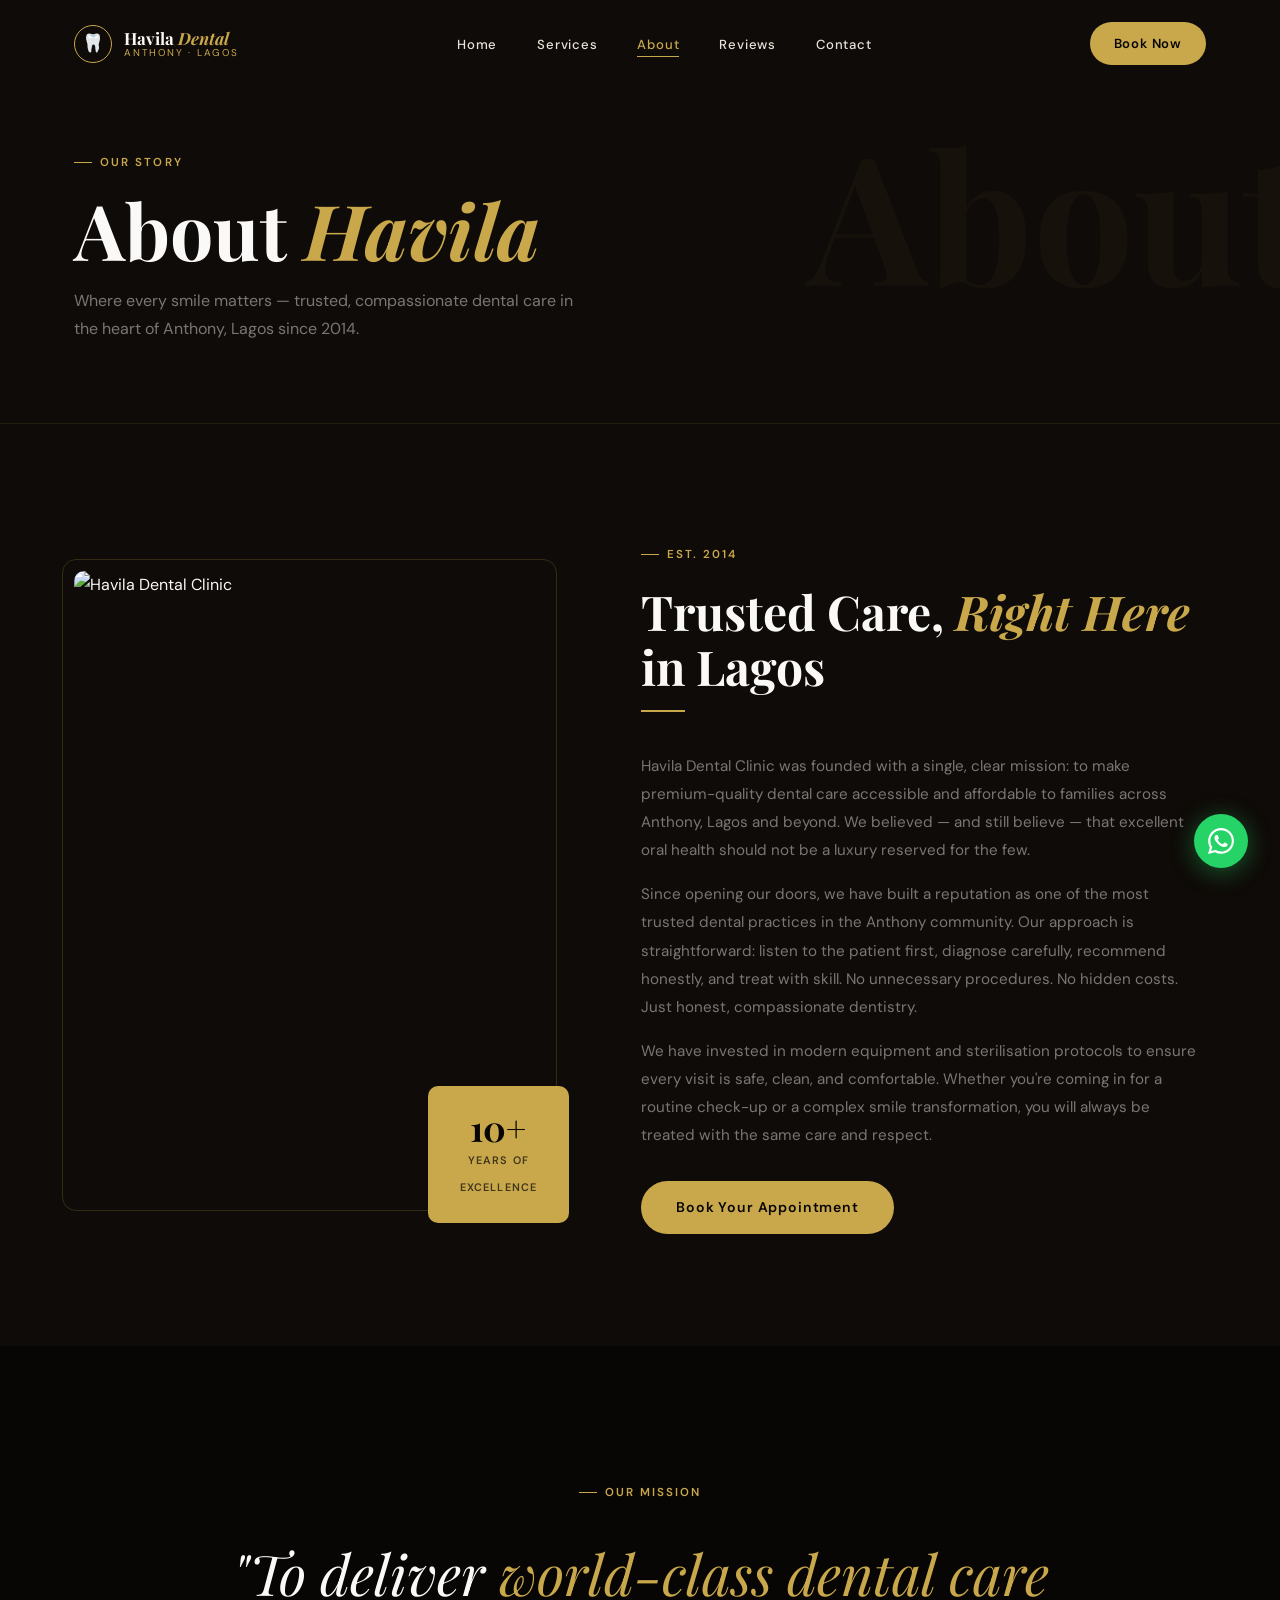
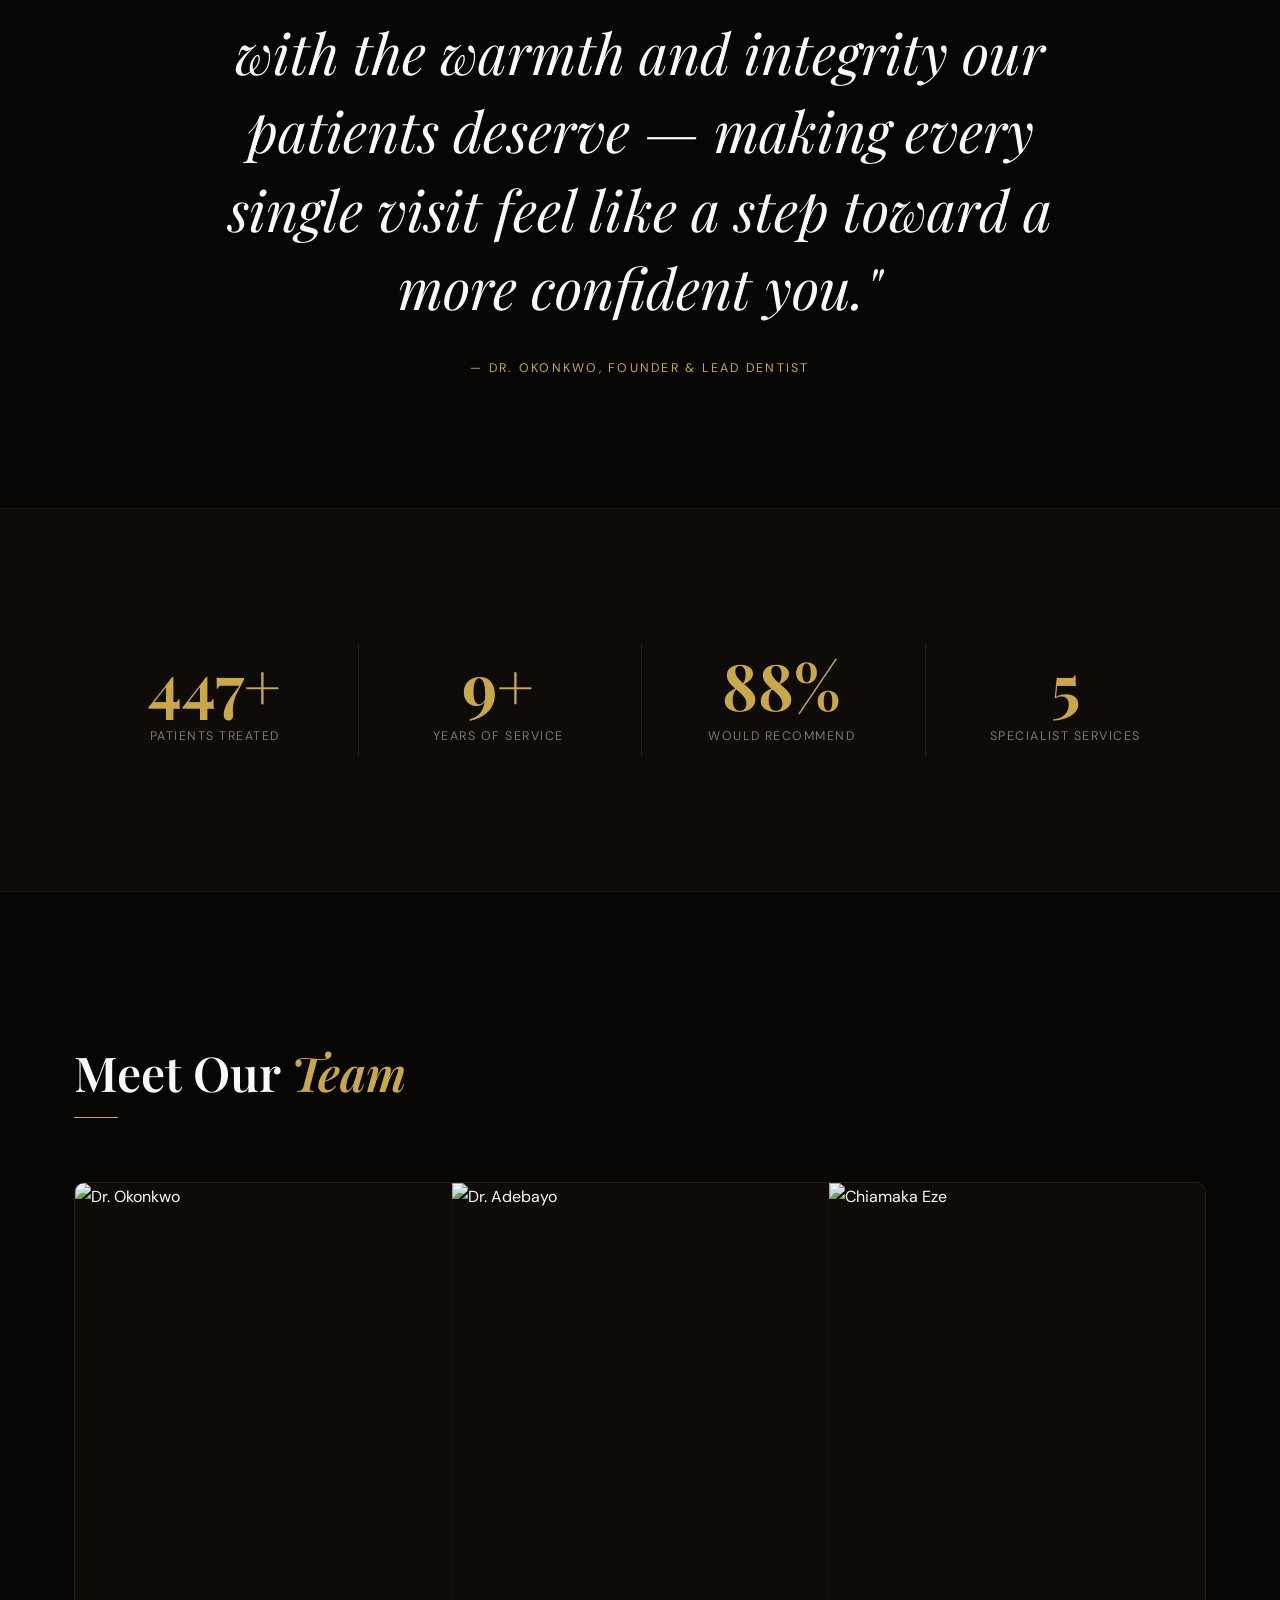
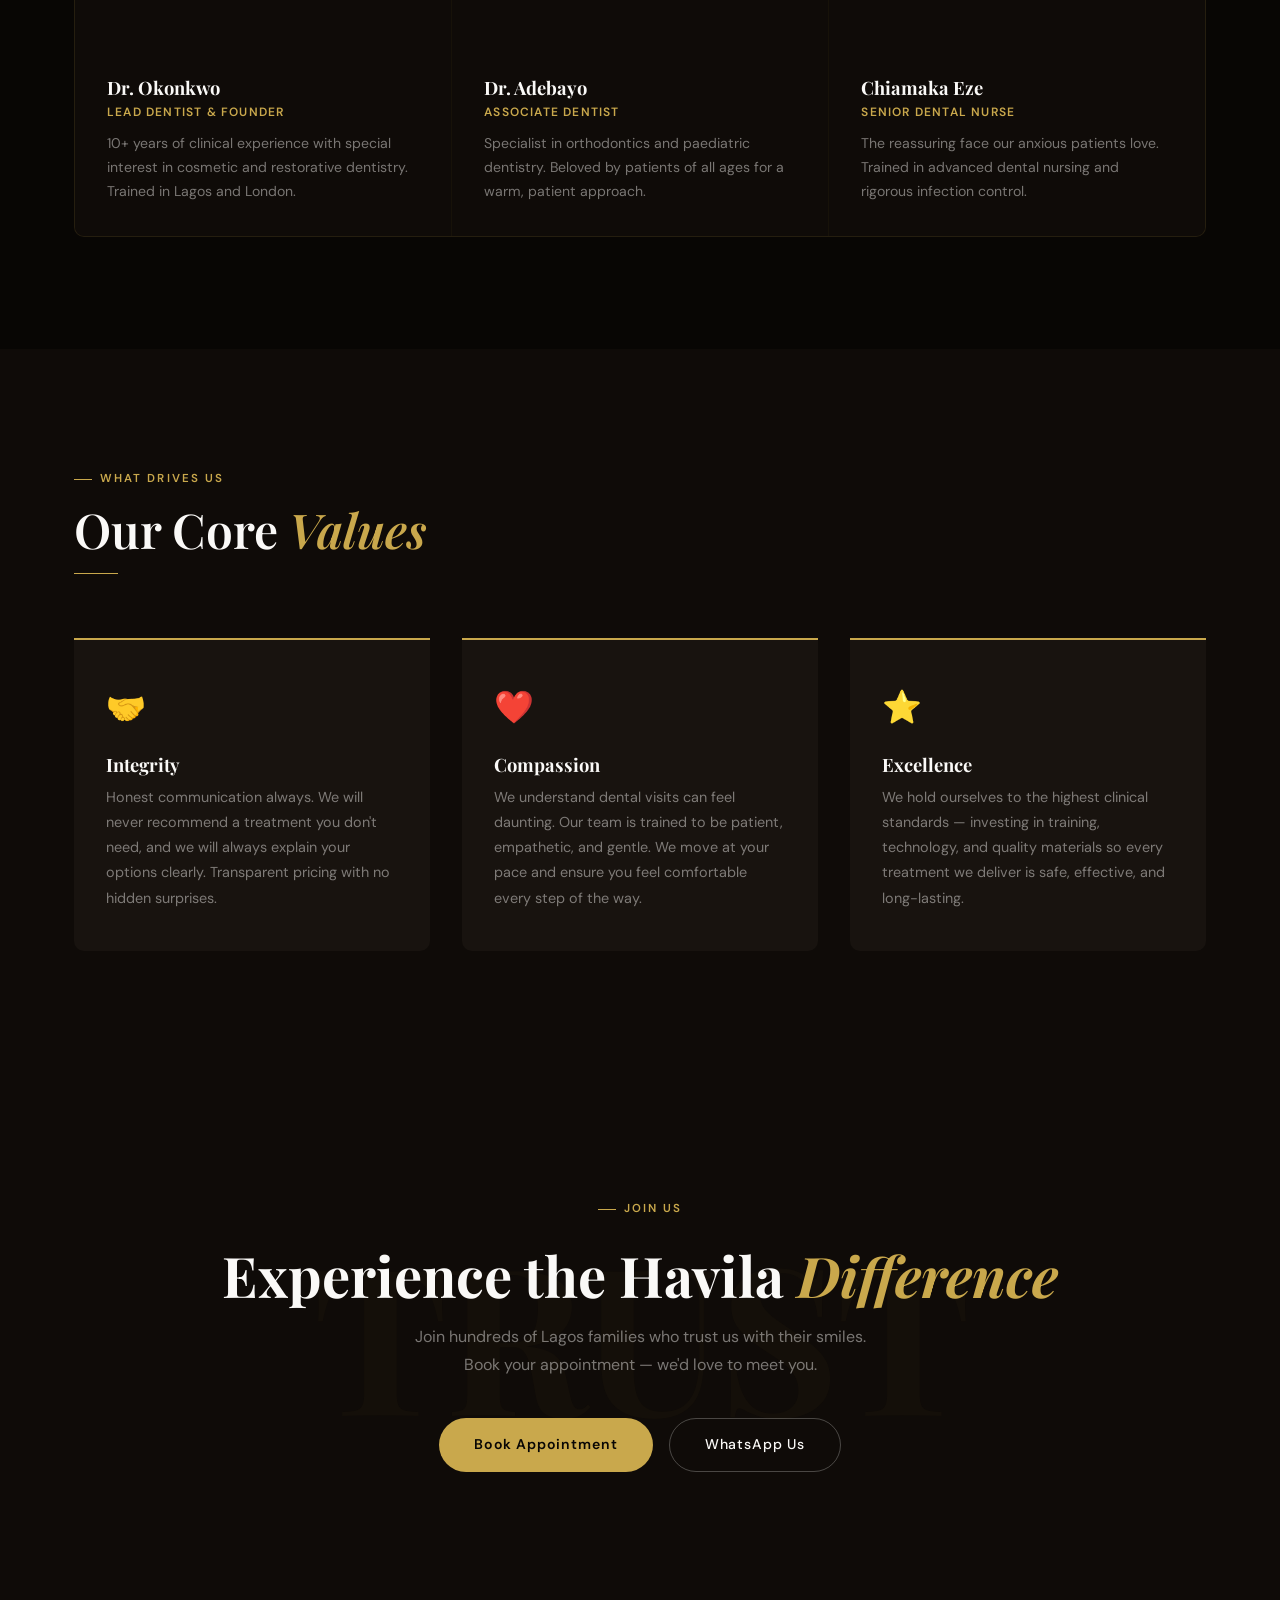
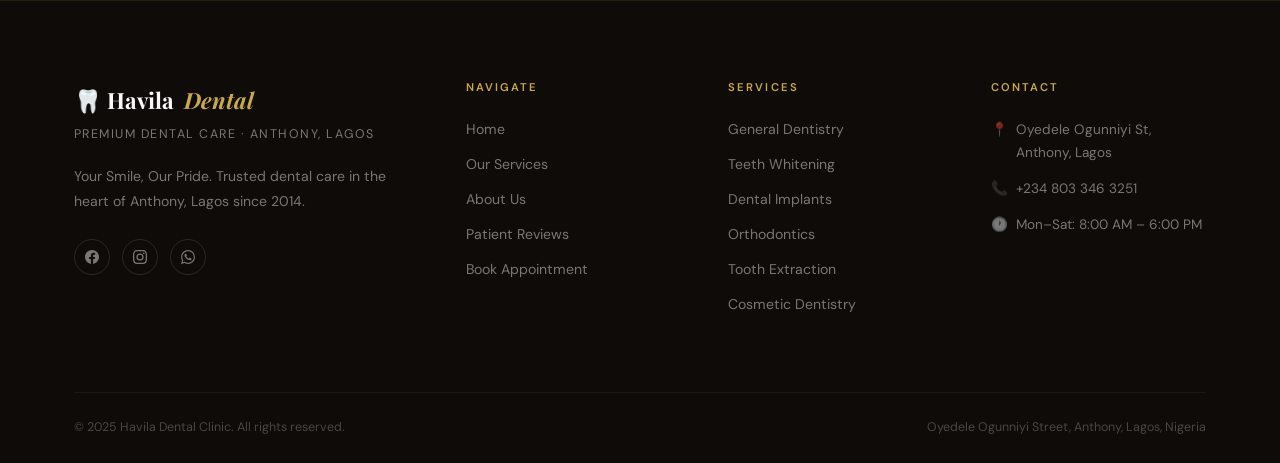
==== commit 3020dc7c: "Remove custom cursor feature Removes gold dot + lagging ring cursor from all HTML pages, JS animatio" ====
--- a/about.html
+++ b/about.html
@@ -8,8 +8,6 @@
   <link href="https://fonts.googleapis.com/css2?family=Playfair+Display:ital,wght@0,400;0,600;0,700;1,400;1,600&family=DM+Sans:wght@300;400;500;600&display=swap" rel="stylesheet" />
 </head>
 <body>
-<div class="cursor-dot"></div><div class="cursor-ring"></div>
-
 <nav id="navbar">
   <div class="container nav-inner">
     <a href="index.html" class="nav-logo"><div class="nav-logo-mark">🦷</div><div class="nav-logo-text">Havila <em style="font-style:italic;color:var(--gold)">Dental</em><span>Anthony · Lagos</span></div></a>
--- a/styles.css
+++ b/styles.css
@@ -30,12 +30,11 @@
   color: var(--white);
   line-height: 1.7;
   overflow-x: hidden;
-  cursor: none;
 }
 img { max-width: 100%; display: block; }
 a   { text-decoration: none; color: inherit; }
 ul  { list-style: none; }
-button { cursor: none; border: none; outline: none; font-family: inherit; }
+button { border: none; outline: none; font-family: inherit; }
 input, select, textarea { font-family: inherit; }
 
 h1, h2, h3, h4 {
@@ -44,31 +43,6 @@
   color: var(--white);
 }
 
-/* ── Custom Cursor ─────────────────────────────────────────── */
-.cursor-dot {
-  position: fixed;
-  width: 8px; height: 8px;
-  background: var(--gold);
-  border-radius: 50%;
-  pointer-events: none;
-  z-index: 9999;
-  transform: translate(-50%,-50%);
-  transition: transform 0.1s, width 0.3s var(--ease), height 0.3s var(--ease), background 0.3s;
-}
-.cursor-ring {
-  position: fixed;
-  width: 36px; height: 36px;
-  border: 1px solid rgba(201,168,76,0.5);
-  border-radius: 50%;
-  pointer-events: none;
-  z-index: 9998;
-  transform: translate(-50%,-50%);
-  transition: transform 0.12s, width 0.3s var(--ease), height 0.3s var(--ease), opacity 0.3s;
-}
-body:has(.btn-primary:hover) .cursor-dot,
-body:has(a:hover) .cursor-dot   { width: 16px; height: 16px; background: var(--gold-light); }
-body:has(.btn-primary:hover) .cursor-ring,
-body:has(a:hover) .cursor-ring  { width: 56px; height: 56px; opacity: 0.4; }
 
 /* ── Layout ────────────────────────────────────────────────── */
 .container { max-width: 1180px; margin: 0 auto; padding: 0 1.5rem; }
@@ -753,7 +727,7 @@
   display: flex; align-items: center; justify-content: center;
   font-size: 1rem;
   transition: background var(--t), border-color var(--t), transform var(--t);
-  cursor: none;
+  cursor: pointer;
 }
 .testi-btn:hover { background: var(--gold-dim); border-color: var(--gold); transform: scale(1.08); }
 .testi-track-wrap { overflow: hidden; }
@@ -801,7 +775,7 @@
   border-radius: 50%;
   background: rgba(201,168,76,0.3);
   transition: all var(--t);
-  cursor: none;
+  cursor: pointer;
 }
 .testi-dot.active { background: var(--gold); width: 22px; border-radius: 3px; }
 
@@ -1382,8 +1356,6 @@
 }
 
 @media (max-width:768px) {
-  body { cursor: auto; }
-  .cursor-dot, .cursor-ring { display:none; }
   section { overflow-x:hidden; }
   .nav-links, .nav-right .btn-primary { display:none; }
   .nav-toggle { display:flex; }
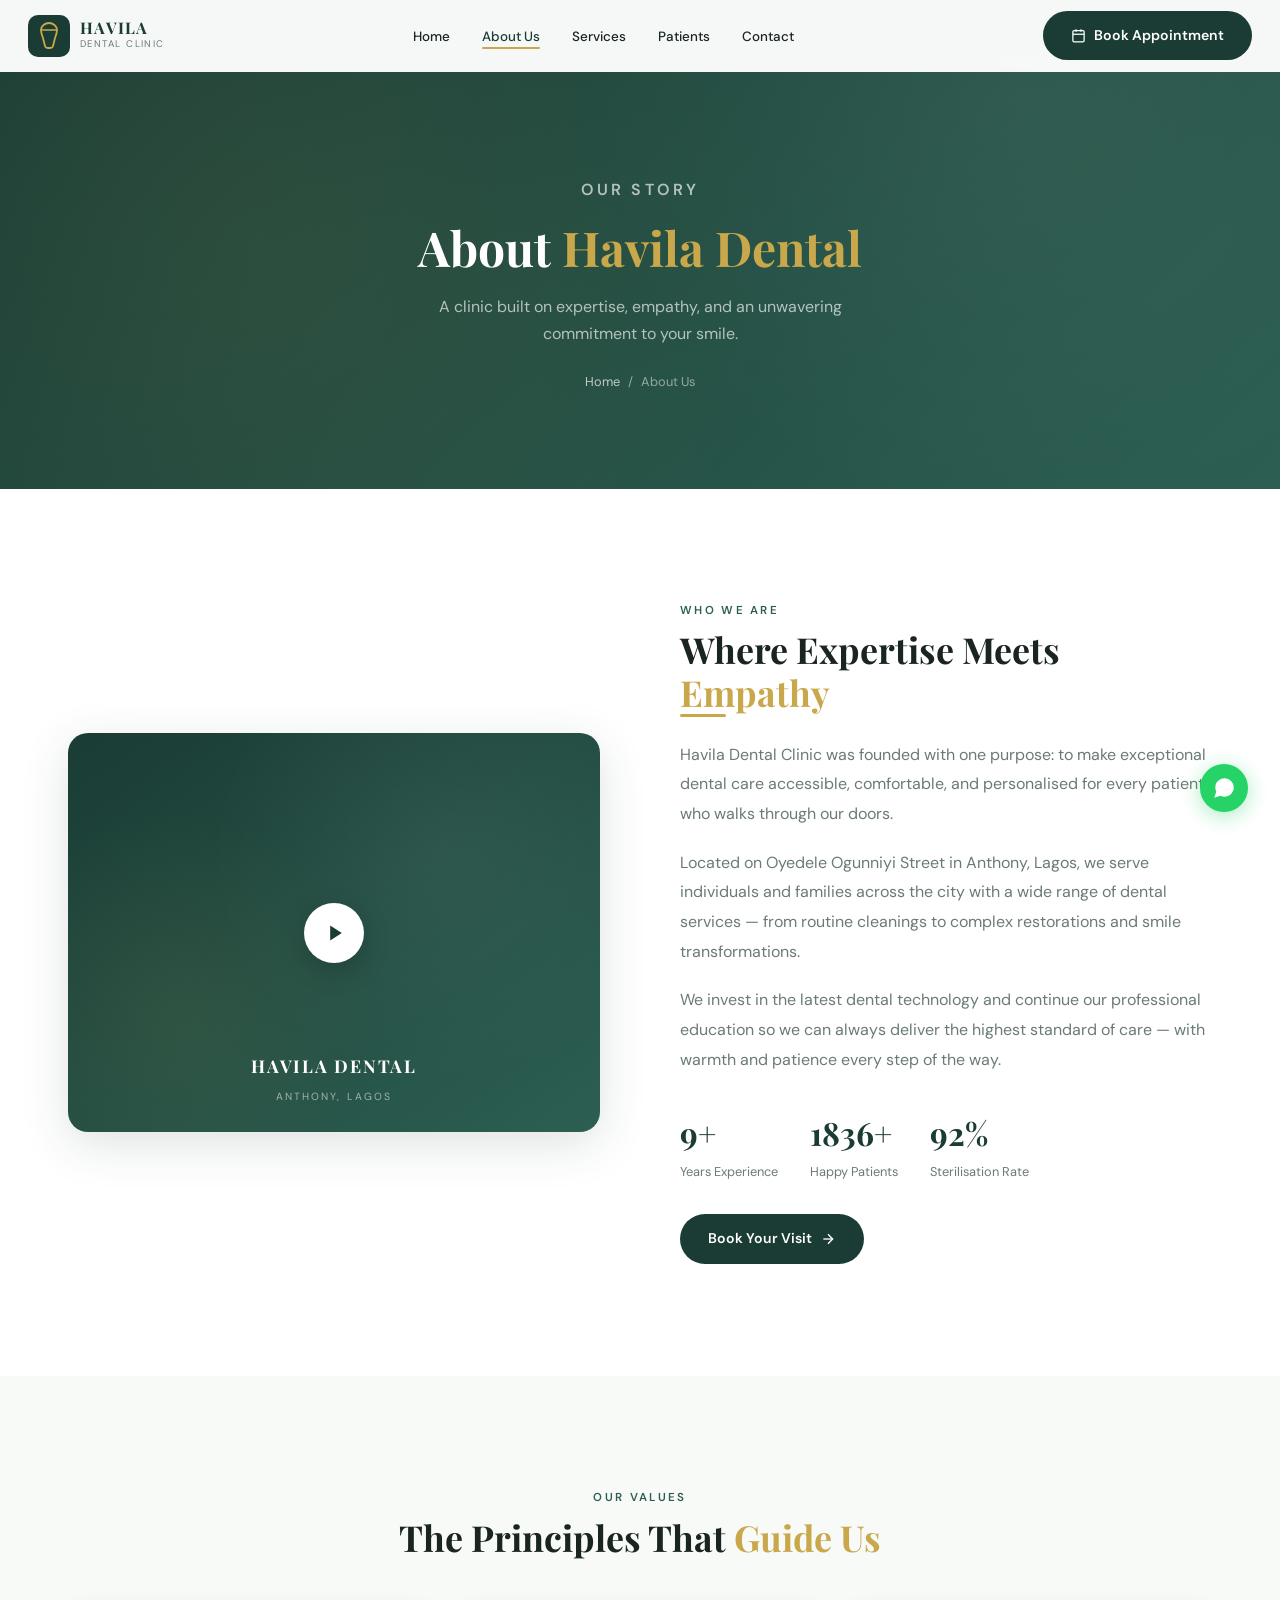
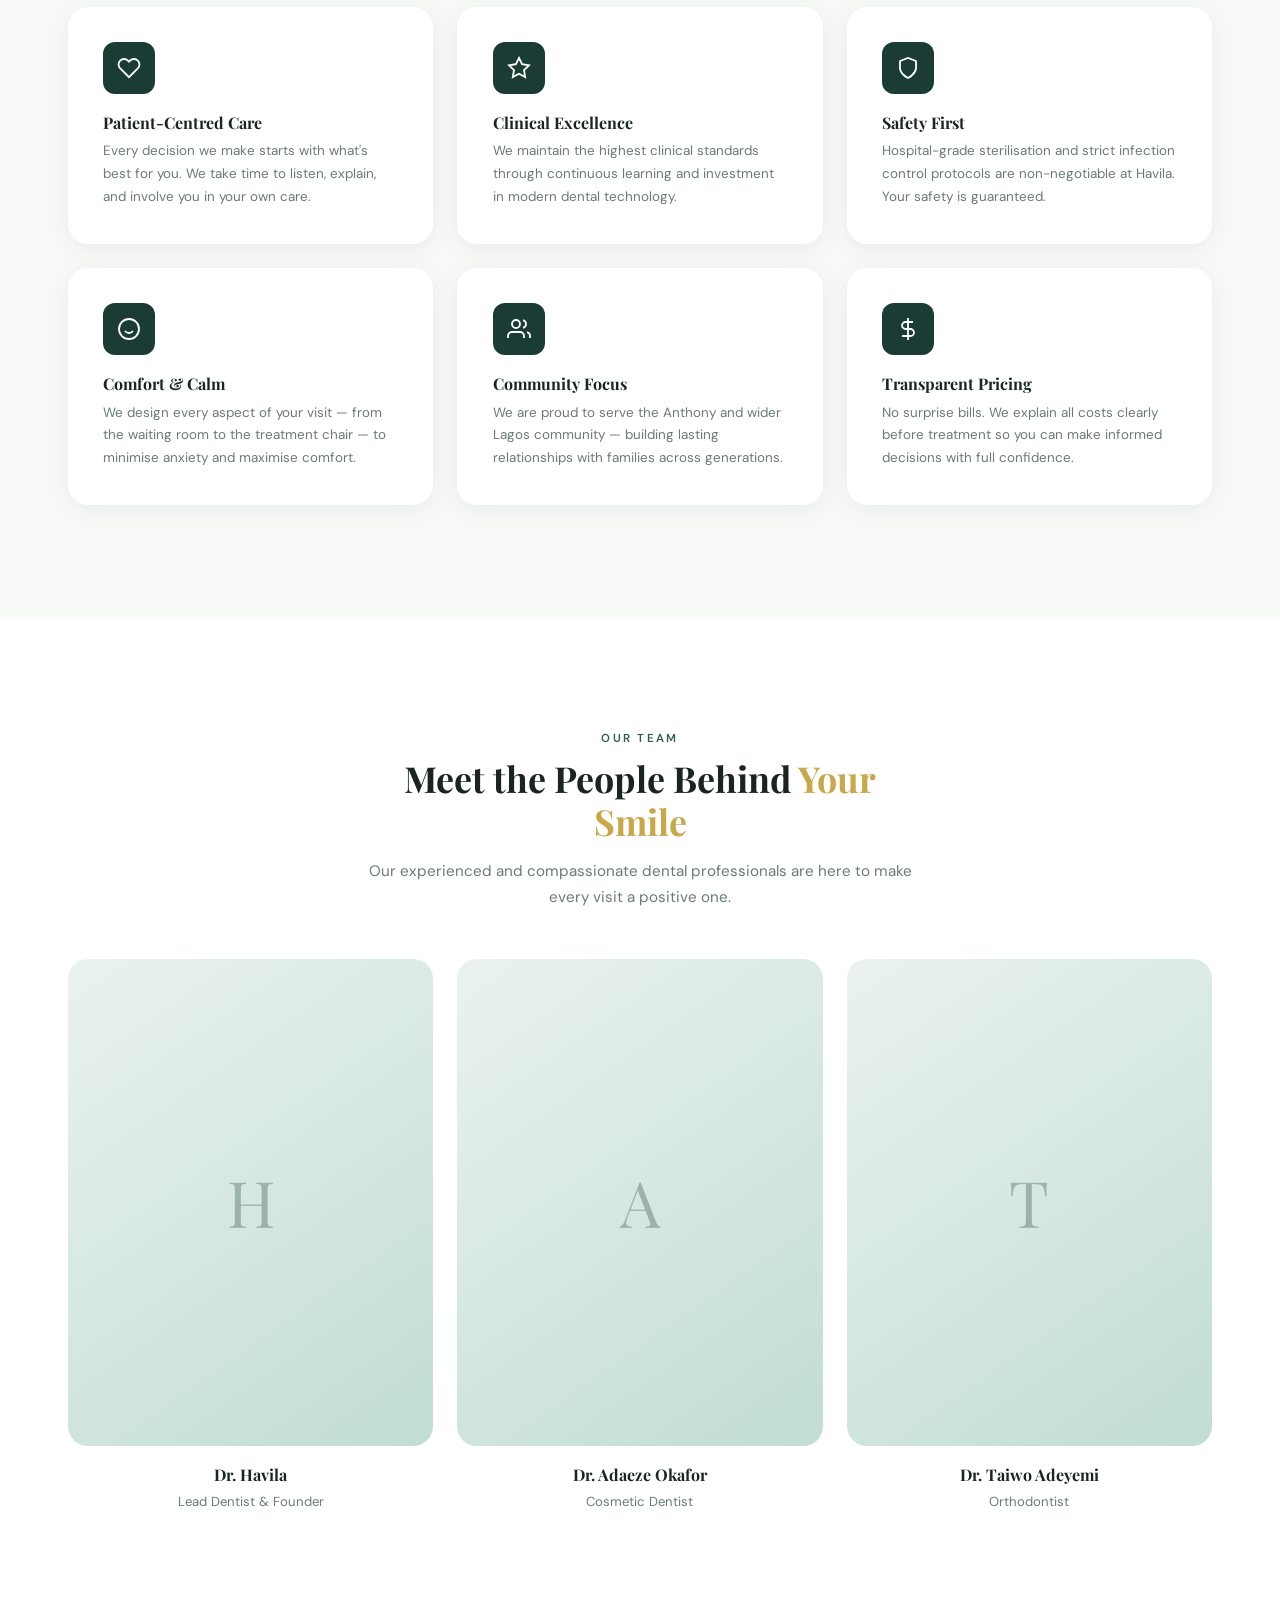
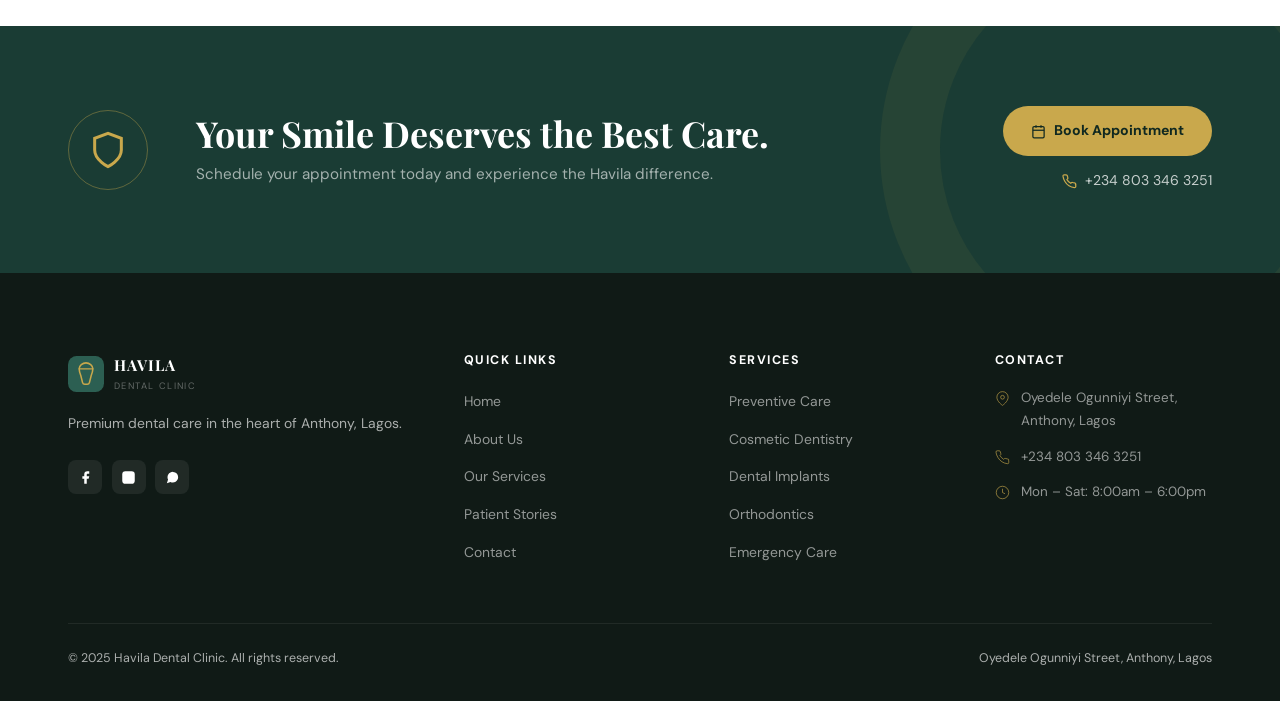
==== commit 0b5bcbea: "Rebuild website with Harmony Dental template design Complete redesign to clean light-theme layout ma" ====
--- a/about.html
+++ b/about.html
@@ -1,110 +1,74 @@
 <!DOCTYPE html>
 <html lang="en">
 <head>
-  <meta charset="UTF-8" /><meta name="viewport" content="width=device-width, initial-scale=1.0" />
+  <meta charset="UTF-8" />
+  <meta name="viewport" content="width=device-width, initial-scale=1.0" />
   <title>About Us — Havila Dental Clinic</title>
+  <meta name="description" content="Learn about Havila Dental Clinic — our mission, values and team dedicated to your smile." />
+  <link rel="preconnect" href="https://fonts.googleapis.com" />
+  <link rel="preconnect" href="https://fonts.gstatic.com" crossorigin />
+  <link href="https://fonts.googleapis.com/css2?family=Playfair+Display:ital,wght@0,700;0,800;1,700&family=DM+Sans:wght@400;500;600;700&display=swap" rel="stylesheet" />
   <link rel="stylesheet" href="styles.css" />
-  <link rel="preconnect" href="https://fonts.googleapis.com" /><link rel="preconnect" href="https://fonts.gstatic.com" crossorigin />
-  <link href="https://fonts.googleapis.com/css2?family=Playfair+Display:ital,wght@0,400;0,600;0,700;1,400;1,600&family=DM+Sans:wght@300;400;500;600&display=swap" rel="stylesheet" />
 </head>
 <body>
+
 <nav id="navbar">
-  <div class="container nav-inner">
-    <a href="index.html" class="nav-logo"><div class="nav-logo-mark">🦷</div><div class="nav-logo-text">Havila <em style="font-style:italic;color:var(--gold)">Dental</em><span>Anthony · Lagos</span></div></a>
-    <ul class="nav-links"><li><a href="index.html">Home</a></li><li><a href="services.html">Services</a></li><li><a href="about.html">About</a></li><li><a href="testimonials.html">Reviews</a></li><li><a href="contact.html">Contact</a></li></ul>
-    <div class="nav-right"><a href="contact.html" class="btn-primary" style="padding:0.65rem 1.5rem;font-size:0.82rem;">Book Now</a><button class="nav-toggle" id="navToggle"><span></span><span></span><span></span></button></div>
+  <a href="index.html" class="nav-logo">
+    <svg class="nav-logo-icon" viewBox="0 0 42 42" fill="none"><rect width="42" height="42" rx="10" fill="#1A3C34"/><path d="M21 8C17 8 13 11 13 15c0 2.5.8 5 2 8l2 8c.3 1.2 1.4 2 2.6 2h2.8c1.2 0 2.3-.8 2.6-2l2-8c1.2-3 2-5.5 2-8 0-4-4-7-8-7z" fill="none" stroke="#C9A84C" stroke-width="1.8"/><path d="M13 15h16" stroke="#C9A84C" stroke-width="1.4" stroke-linecap="round"/></svg>
+    <div class="nav-logo-text"><span class="nav-logo-name">HAVILA</span><span class="nav-logo-sub">Dental Clinic</span></div>
+  </a>
+  <ul class="nav-links">
+    <li><a href="index.html">Home</a></li>
+    <li><a href="about.html" class="active">About Us</a></li>
+    <li><a href="services.html">Services</a></li>
+    <li><a href="testimonials.html">Patients</a></li>
+    <li><a href="contact.html">Contact</a></li>
+  </ul>
+  <div class="nav-right">
+    <a href="contact.html" class="btn-primary"><svg width="15" height="15" viewBox="0 0 24 24" fill="none" stroke="currentColor" stroke-width="2"><rect x="3" y="4" width="18" height="18" rx="2"/><line x1="16" y1="2" x2="16" y2="6"/><line x1="8" y1="2" x2="8" y2="6"/><line x1="3" y1="10" x2="21" y2="10"/></svg>Book Appointment</a>
+    <button class="nav-toggle" id="navToggle" aria-label="Menu"><span></span><span></span><span></span></button>
   </div>
 </nav>
-<div class="nav-mobile" id="mobileNav"><button class="nav-mobile-close" id="navClose">✕</button><a href="index.html">Home</a><a href="services.html">Services</a><a href="about.html">About</a><a href="testimonials.html">Reviews</a><a href="contact.html">Contact</a><a href="contact.html" class="btn-primary" style="margin-top:1rem;">Book Now</a></div>
+<div class="nav-mobile" id="mobileNav">
+  <div class="nav-mobile-header">
+    <a href="index.html" class="nav-logo"><svg class="nav-logo-icon" viewBox="0 0 42 42" fill="none"><rect width="42" height="42" rx="10" fill="#1A3C34"/><path d="M21 8C17 8 13 11 13 15c0 2.5.8 5 2 8l2 8c.3 1.2 1.4 2 2.6 2h2.8c1.2 0 2.3-.8 2.6-2l2-8c1.2-3 2-5.5 2-8 0-4-4-7-8-7z" fill="none" stroke="#C9A84C" stroke-width="1.8"/><path d="M13 15h16" stroke="#C9A84C" stroke-width="1.4" stroke-linecap="round"/></svg><div class="nav-logo-text"><span class="nav-logo-name">HAVILA</span><span class="nav-logo-sub">Dental Clinic</span></div></a>
+    <button class="nav-close" id="navClose">✕</button>
+  </div>
+  <a href="index.html">Home</a><a href="about.html">About Us</a><a href="services.html">Services</a><a href="testimonials.html">Patients</a><a href="contact.html">Contact</a>
+  <a href="contact.html" class="btn-primary">Book Appointment</a>
+</div>
 
 <!-- PAGE HERO -->
 <section class="page-hero">
-  <div class="page-hero-bg-word">About</div>
-  <div class="container">
-    <div class="label-tag" style="margin-bottom:1.2rem;">Our Story</div>
-    <h1>About <em>Havila</em></h1>
-    <p>Where every smile matters — trusted, compassionate dental care in the heart of Anthony, Lagos since 2014.</p>
-  </div>
+  <p class="page-hero-eyebrow">Our Story</p>
+  <h1>About <span class="gold">Havila Dental</span></h1>
+  <p>A clinic built on expertise, empathy, and an unwavering commitment to your smile.</p>
+  <div class="breadcrumb"><a href="index.html">Home</a> <span>/</span> <span>About Us</span></div>
 </section>
 
-<!-- STORY -->
-<section class="story-section">
+<!-- ABOUT MAIN -->
+<section class="about-page">
   <div class="container">
-    <div class="story-grid">
-      <div class="story-image reveal-left">
-        <img src="https://placehold.co/480x640/0F0B08/C9A84C?text=Havila+Dental+Clinic" alt="Havila Dental Clinic" />
-        <div class="story-image-frame"></div>
-        <div class="story-image-badge">
-          <span class="big">10+</span>
-          <span class="sm">Years of<br>Excellence</span>
+    <div class="about-page-grid">
+      <div class="about-video reveal-left" style="border-radius:var(--radius-lg);overflow:hidden;aspect-ratio:4/3;">
+        <div class="about-video-bg" style="min-height:320px;">
+          <button class="play-btn" aria-label="Watch video"><svg viewBox="0 0 24 24"><polygon points="5,3 19,12 5,21"/></svg></button>
+          <div class="about-clinic-label"><span>Havila Dental</span><small>Anthony, Lagos</small></div>
         </div>
       </div>
-      <div class="story-text reveal-right">
-        <div class="label-tag" style="margin-bottom:1.2rem;">Est. 2014</div>
-        <h2>Trusted Care, <em>Right Here</em> in Lagos</h2>
-        <div class="gold-line"></div>
-        <p>Havila Dental Clinic was founded with a single, clear mission: to make premium-quality dental care accessible and affordable to families across Anthony, Lagos and beyond. We believed — and still believe — that excellent oral health should not be a luxury reserved for the few.</p>
-        <p>Since opening our doors, we have built a reputation as one of the most trusted dental practices in the Anthony community. Our approach is straightforward: listen to the patient first, diagnose carefully, recommend honestly, and treat with skill. No unnecessary procedures. No hidden costs. Just honest, compassionate dentistry.</p>
-        <p>We have invested in modern equipment and sterilisation protocols to ensure every visit is safe, clean, and comfortable. Whether you're coming in for a routine check-up or a complex smile transformation, you will always be treated with the same care and respect.</p>
-        <div style="margin-top:2rem;">
-          <a href="contact.html" class="btn-primary">Book Your Appointment</a>
+      <div class="reveal-right">
+        <p class="section-eyebrow">Who We Are</p>
+        <h2 class="section-title">Where Expertise Meets <span class="gold">Empathy</span></h2>
+        <div class="about-divider"></div>
+        <p style="color:var(--text-muted);line-height:1.85;margin-bottom:1.2rem;">Havila Dental Clinic was founded with one purpose: to make exceptional dental care accessible, comfortable, and personalised for every patient who walks through our doors.</p>
+        <p style="color:var(--text-muted);line-height:1.85;margin-bottom:1.2rem;">Located on Oyedele Ogunniyi Street in Anthony, Lagos, we serve individuals and families across the city with a wide range of dental services — from routine cleanings to complex restorations and smile transformations.</p>
+        <p style="color:var(--text-muted);line-height:1.85;margin-bottom:2rem;">We invest in the latest dental technology and continue our professional education so we can always deliver the highest standard of care — with warmth and patience every step of the way.</p>
+        <div style="display:flex;gap:2rem;margin-bottom:2rem;">
+          <div><div style="font-family:'Playfair Display',serif;font-size:2rem;font-weight:700;color:var(--green);" data-target="10" data-suffix="+">0+</div><div style="font-size:0.8rem;color:var(--text-muted);">Years Experience</div></div>
+          <div><div style="font-family:'Playfair Display',serif;font-size:2rem;font-weight:700;color:var(--green);" data-target="2000" data-suffix="+">0+</div><div style="font-size:0.8rem;color:var(--text-muted);">Happy Patients</div></div>
+          <div><div style="font-family:'Playfair Display',serif;font-size:2rem;font-weight:700;color:var(--green);" data-target="100" data-suffix="%">0%</div><div style="font-size:0.8rem;color:var(--text-muted);">Sterilisation Rate</div></div>
         </div>
-      </div>
-    </div>
-  </div>
-</section>
-
-<!-- QUOTE -->
-<section class="quote-section">
-  <div class="container">
-    <div class="label-tag reveal" style="justify-content:center;margin-bottom:2rem;">Our Mission</div>
-    <blockquote class="big-quote reveal reveal-delay-1">"To deliver <em>world-class dental care</em> with the warmth and integrity our patients deserve — making every single visit feel like a step toward a more confident you."</blockquote>
-    <p class="quote-attr reveal reveal-delay-2">— Dr. Okonkwo, Founder & Lead Dentist</p>
-  </div>
-</section>
-
-<!-- STATS -->
-<div class="stats-section">
-  <div class="container">
-    <div class="stats-grid">
-      <div class="stat-card reveal"><span class="stat-num" data-target="500" data-suffix="+">500+</span><span class="stat-label">Patients Treated</span></div>
-      <div class="stat-card reveal reveal-delay-1"><span class="stat-num" data-target="10" data-suffix="+">10+</span><span class="stat-label">Years of Service</span></div>
-      <div class="stat-card reveal reveal-delay-2"><span class="stat-num" data-target="98" data-suffix="%">98%</span><span class="stat-label">Would Recommend</span></div>
-      <div class="stat-card reveal reveal-delay-3"><span class="stat-num" data-target="6">6</span><span class="stat-label">Specialist Services</span></div>
-    </div>
-  </div>
-</div>
-
-<!-- TEAM -->
-<section class="team-section">
-  <div class="container">
-    <div class="label-tag reveal">The People</div>
-    <h2 class="section-heading reveal reveal-delay-1" style="margin-top:0.8rem;">Meet Our <em>Team</em></h2>
-    <div class="gold-line reveal reveal-delay-2"></div>
-    <div class="team-grid">
-      <div class="team-card reveal reveal-delay-1">
-        <img src="https://placehold.co/400x500/0F0B08/C9A84C?text=Dr.+Okonkwo" alt="Dr. Okonkwo" />
-        <div class="team-card-body">
-          <h3>Dr. Okonkwo</h3>
-          <div class="team-title">Lead Dentist & Founder</div>
-          <p class="team-bio">10+ years of clinical experience with special interest in cosmetic and restorative dentistry. Trained in Lagos and London.</p>
-        </div>
-      </div>
-      <div class="team-card reveal reveal-delay-2">
-        <img src="https://placehold.co/400x500/0F0B08/C9A84C?text=Dr.+Adebayo" alt="Dr. Adebayo" />
-        <div class="team-card-body">
-          <h3>Dr. Adebayo</h3>
-          <div class="team-title">Associate Dentist</div>
-          <p class="team-bio">Specialist in orthodontics and paediatric dentistry. Beloved by patients of all ages for a warm, patient approach.</p>
-        </div>
-      </div>
-      <div class="team-card reveal reveal-delay-3">
-        <img src="https://placehold.co/400x500/0F0B08/C9A84C?text=Chiamaka+Eze" alt="Chiamaka Eze" />
-        <div class="team-card-body">
-          <h3>Chiamaka Eze</h3>
-          <div class="team-title">Senior Dental Nurse</div>
-          <p class="team-bio">The reassuring face our anxious patients love. Trained in advanced dental nursing and rigorous infection control.</p>
-        </div>
+        <a href="contact.html" class="btn-primary">Book Your Visit <svg width="16" height="16" viewBox="0 0 24 24" fill="none" stroke="currentColor" stroke-width="2"><line x1="5" y1="12" x2="19" y2="12"/><polyline points="12,5 19,12 12,19"/></svg></a>
       </div>
     </div>
   </div>
@@ -113,47 +77,112 @@
 <!-- VALUES -->
 <section class="values-section">
   <div class="container">
-    <div class="label-tag reveal">What Drives Us</div>
-    <h2 class="section-heading reveal reveal-delay-1" style="margin-top:0.8rem;">Our Core <em>Values</em></h2>
-    <div class="gold-line reveal reveal-delay-2"></div>
+    <div style="text-align:center;max-width:560px;margin:0 auto 3rem;" class="reveal">
+      <p class="section-eyebrow">Our Values</p>
+      <h2 class="section-title">The Principles That <span class="gold">Guide Us</span></h2>
+    </div>
     <div class="values-grid">
-      <div class="value-card reveal reveal-delay-1">
-        <span class="value-icon">🤝</span>
-        <h3>Integrity</h3>
-        <p>Honest communication always. We will never recommend a treatment you don't need, and we will always explain your options clearly. Transparent pricing with no hidden surprises.</p>
+      <div class="value-card reveal delay-1">
+        <div class="value-icon"><svg viewBox="0 0 24 24" stroke-width="1.8" fill="none" stroke="white"><path d="M20.84 4.61a5.5 5.5 0 0 0-7.78 0L12 5.67l-1.06-1.06a5.5 5.5 0 0 0-7.78 7.78l1.06 1.06L12 21.23l7.78-7.78 1.06-1.06a5.5 5.5 0 0 0 0-7.78z"/></svg></div>
+        <h4>Patient-Centred Care</h4>
+        <p>Every decision we make starts with what's best for you. We take time to listen, explain, and involve you in your own care.</p>
       </div>
-      <div class="value-card reveal reveal-delay-2">
-        <span class="value-icon">❤️</span>
-        <h3>Compassion</h3>
-        <p>We understand dental visits can feel daunting. Our team is trained to be patient, empathetic, and gentle. We move at your pace and ensure you feel comfortable every step of the way.</p>
+      <div class="value-card reveal delay-2">
+        <div class="value-icon"><svg viewBox="0 0 24 24" stroke-width="1.8" fill="none" stroke="white"><polygon points="12 2 15.09 8.26 22 9.27 17 14.14 18.18 21.02 12 17.77 5.82 21.02 7 14.14 2 9.27 8.91 8.26 12 2"/></svg></div>
+        <h4>Clinical Excellence</h4>
+        <p>We maintain the highest clinical standards through continuous learning and investment in modern dental technology.</p>
       </div>
-      <div class="value-card reveal reveal-delay-3">
-        <span class="value-icon">⭐</span>
-        <h3>Excellence</h3>
-        <p>We hold ourselves to the highest clinical standards — investing in training, technology, and quality materials so every treatment we deliver is safe, effective, and long-lasting.</p>
+      <div class="value-card reveal delay-3">
+        <div class="value-icon"><svg viewBox="0 0 24 24" stroke-width="1.8" fill="none" stroke="white"><path d="M12 22s8-4 8-10V5l-8-3-8 3v7c0 6 8 10 8 10z"/></svg></div>
+        <h4>Safety First</h4>
+        <p>Hospital-grade sterilisation and strict infection control protocols are non-negotiable at Havila. Your safety is guaranteed.</p>
+      </div>
+      <div class="value-card reveal delay-1">
+        <div class="value-icon"><svg viewBox="0 0 24 24" stroke-width="1.8" fill="none" stroke="white"><circle cx="12" cy="12" r="10"/><path d="M8 14s1.5 2 4 2 4-2 4-2"/><line x1="9" y1="9" x2="9.01" y2="9"/><line x1="15" y1="9" x2="15.01" y2="9"/></svg></div>
+        <h4>Comfort &amp; Calm</h4>
+        <p>We design every aspect of your visit — from the waiting room to the treatment chair — to minimise anxiety and maximise comfort.</p>
+      </div>
+      <div class="value-card reveal delay-2">
+        <div class="value-icon"><svg viewBox="0 0 24 24" stroke-width="1.8" fill="none" stroke="white"><path d="M17 21v-2a4 4 0 0 0-4-4H5a4 4 0 0 0-4 4v2"/><circle cx="9" cy="7" r="4"/><path d="M23 21v-2a4 4 0 0 0-3-3.87"/><path d="M16 3.13a4 4 0 0 1 0 7.75"/></svg></div>
+        <h4>Community Focus</h4>
+        <p>We are proud to serve the Anthony and wider Lagos community — building lasting relationships with families across generations.</p>
+      </div>
+      <div class="value-card reveal delay-3">
+        <div class="value-icon"><svg viewBox="0 0 24 24" stroke-width="1.8" fill="none" stroke="white"><line x1="12" y1="1" x2="12" y2="23"/><path d="M17 5H9.5a3.5 3.5 0 0 0 0 7h5a3.5 3.5 0 0 1 0 7H6"/></svg></div>
+        <h4>Transparent Pricing</h4>
+        <p>No surprise bills. We explain all costs clearly before treatment so you can make informed decisions with full confidence.</p>
       </div>
     </div>
   </div>
 </section>
 
-<!-- CTA -->
-<section class="cta-section">
-  <div class="cta-bg-text">TRUST</div>
-  <div class="container cta-inner">
-    <div class="label-tag reveal" style="justify-content:center;margin-bottom:1.5rem;">Join Us</div>
-    <h2 class="reveal reveal-delay-1">Experience the Havila <em>Difference</em></h2>
-    <p class="reveal reveal-delay-2">Join hundreds of Lagos families who trust us with their smiles. Book your appointment — we'd love to meet you.</p>
-    <div class="cta-btns reveal reveal-delay-3">
-      <a href="contact.html" class="btn-primary">Book Appointment</a>
-      <a href="https://wa.me/2348033463251?text=Hello%2C%20I%20would%20like%20to%20book%20a%20dental%20appointment%20at%20Havila%20Dental%20Clinic" target="_blank" rel="noopener" class="btn-ghost">WhatsApp Us</a>
+<!-- TEAM -->
+<section class="team-section">
+  <div class="container">
+    <div style="text-align:center;max-width:560px;margin:0 auto;" class="reveal">
+      <p class="section-eyebrow">Our Team</p>
+      <h2 class="section-title">Meet the People Behind <span class="gold">Your Smile</span></h2>
+      <p style="color:var(--text-muted);margin-top:1rem;font-size:0.95rem;">Our experienced and compassionate dental professionals are here to make every visit a positive one.</p>
+    </div>
+    <div class="team-grid">
+      <div class="team-card reveal delay-1">
+        <div class="team-photo"><div class="team-initial">H</div></div>
+        <h4>Dr. Havila</h4>
+        <span>Lead Dentist &amp; Founder</span>
+      </div>
+      <div class="team-card reveal delay-2">
+        <div class="team-photo"><div class="team-initial">A</div></div>
+        <h4>Dr. Adaeze Okafor</h4>
+        <span>Cosmetic Dentist</span>
+      </div>
+      <div class="team-card reveal delay-3">
+        <div class="team-photo"><div class="team-initial">T</div></div>
+        <h4>Dr. Taiwo Adeyemi</h4>
+        <span>Orthodontist</span>
+      </div>
     </div>
   </div>
 </section>
 
-<!-- FOOTER (compact) -->
-<footer><div class="container"><div class="footer-grid"><div><div class="footer-brand-text">🦷 Havila <em>Dental</em></div><div class="footer-tagline">Premium Dental Care · Anthony, Lagos</div><p class="footer-about">Your Smile, Our Pride. Trusted dental care in the heart of Anthony, Lagos since 2014.</p><div class="footer-social"><a href="#" class="fsocial" aria-label="Facebook"><svg width="14" height="14" viewBox="0 0 24 24" fill="currentColor"><path d="M24 12.073c0-6.627-5.373-12-12-12s-12 5.373-12 12c0 5.99 4.388 10.954 10.125 11.854v-8.385H7.078v-3.47h3.047V9.43c0-3.007 1.792-4.669 4.533-4.669 1.312 0 2.686.235 2.686.235v2.953H15.83c-1.491 0-1.956.925-1.956 1.874v2.25h3.328l-.532 3.47h-2.796v8.385C19.612 23.027 24 18.062 24 12.073z"/></svg></a><a href="#" class="fsocial" aria-label="Instagram"><svg width="14" height="14" viewBox="0 0 24 24" fill="currentColor"><path d="M12 2.163c3.204 0 3.584.012 4.85.07 3.252.148 4.771 1.691 4.919 4.919.058 1.265.069 1.645.069 4.849 0 3.205-.012 3.584-.069 4.849-.149 3.225-1.664 4.771-4.919 4.919-1.266.058-1.644.07-4.85.07-3.204 0-3.584-.012-4.849-.07-3.26-.149-4.771-1.699-4.919-4.92-.058-1.265-.07-1.644-.07-4.849 0-3.204.013-3.583.07-4.849.149-3.227 1.664-4.771 4.919-4.919 1.266-.057 1.645-.069 4.849-.069zM12 0C8.741 0 8.333.014 7.053.072 2.695.272.273 2.69.073 7.052.014 8.333 0 8.741 0 12c0 3.259.014 3.668.072 4.948.2 4.358 2.618 6.78 6.98 6.98C8.333 23.986 8.741 24 12 24c3.259 0 3.668-.014 4.948-.072 4.354-.2 6.782-2.618 6.979-6.98.059-1.28.073-1.689.073-4.948 0-3.259-.014-3.667-.072-4.947-.196-4.354-2.617-6.78-6.979-6.98C15.668.014 15.259 0 12 0zm0 5.838a6.162 6.162 0 100 12.324 6.162 6.162 0 000-12.324zM12 16a4 4 0 110-8 4 4 0 010 8zm6.406-11.845a1.44 1.44 0 100 2.881 1.44 1.44 0 000-2.881z"/></svg></a><a href="https://wa.me/2348033463251" class="fsocial" aria-label="WhatsApp" target="_blank" rel="noopener"><svg width="14" height="14" viewBox="0 0 24 24" fill="currentColor"><path d="M17.472 14.382c-.297-.149-1.758-.867-2.03-.967-.273-.099-.471-.148-.67.15-.197.297-.767.966-.94 1.164-.173.199-.347.223-.644.075-.297-.15-1.255-.463-2.39-1.475-.883-.788-1.48-1.761-1.653-2.059-.173-.297-.018-.458.13-.606.134-.133.298-.347.446-.52.149-.174.198-.298.298-.497.099-.198.05-.371-.025-.52-.075-.149-.669-1.612-.916-2.207-.242-.579-.487-.5-.669-.51-.173-.008-.371-.01-.57-.01-.198 0-.52.074-.792.372-.272.297-1.04 1.016-1.04 2.479 0 1.462 1.065 2.875 1.213 3.074.149.198 2.096 3.2 5.077 4.487.709.306 1.262.489 1.694.625.712.227 1.36.195 1.871.118.571-.085 1.758-.719 2.006-1.413.248-.694.248-1.289.173-1.413-.074-.124-.272-.198-.57-.347m-5.421 7.403h-.004a9.87 9.87 0 01-5.031-1.378l-.361-.214-3.741.982.998-3.648-.235-.374a9.86 9.86 0 01-1.51-5.26c.001-5.45 4.436-9.884 9.888-9.884 2.64 0 5.122 1.03 6.988 2.898a9.825 9.825 0 012.893 6.994c-.003 5.45-4.437 9.884-9.885 9.884m8.413-18.297A11.815 11.815 0 0012.05 0C5.495 0 .16 5.335.157 11.892c0 2.096.547 4.142 1.588 5.945L.057 24l6.305-1.654a11.882 11.882 0 005.683 1.448h.005c6.554 0 11.89-5.335 11.893-11.893a11.821 11.821 0 00-3.48-8.413Z"/></svg></a></div></div><div class="footer-col"><h4>Navigate</h4><a href="index.html">Home</a><a href="services.html">Our Services</a><a href="about.html">About Us</a><a href="testimonials.html">Patient Reviews</a><a href="contact.html">Book Appointment</a></div><div class="footer-col"><h4>Services</h4><a href="services.html">General Dentistry</a><a href="services.html">Teeth Whitening</a><a href="services.html">Dental Implants</a><a href="services.html">Orthodontics</a><a href="services.html">Tooth Extraction</a><a href="services.html">Cosmetic Dentistry</a></div><div class="footer-col"><h4>Contact</h4><div class="footer-contact-item">📍 <span>Oyedele Ogunniyi St, Anthony, Lagos</span></div><div class="footer-contact-item">📞 <span>+234 803 346 3251</span></div><div class="footer-contact-item">🕐 <span>Mon–Sat: 8:00 AM – 6:00 PM</span></div></div></div><div class="footer-bottom"><span>© 2025 Havila Dental Clinic. All rights reserved.</span><span>Oyedele Ogunniyi Street, Anthony, Lagos, Nigeria</span></div></div></footer>
+<!-- CTA BANNER -->
+<section class="cta-banner">
+  <div class="container">
+    <div class="cta-inner">
+      <div class="cta-icon-wrap"><svg viewBox="0 0 24 24" fill="none" stroke="currentColor" stroke-width="1.8"><path d="M12 22s8-4 8-10V5l-8-3-8 3v7c0 6 8 10 8 10z"/></svg></div>
+      <div class="cta-text">
+        <h2 class="cta-title">Your Smile Deserves the Best Care.</h2>
+        <p class="cta-sub">Schedule your appointment today and experience the Havila difference.</p>
+      </div>
+      <div class="cta-actions">
+        <a href="contact.html" class="btn-gold"><svg width="15" height="15" viewBox="0 0 24 24" fill="none" stroke="currentColor" stroke-width="2"><rect x="3" y="4" width="18" height="18" rx="2"/><line x1="16" y1="2" x2="16" y2="6"/><line x1="8" y1="2" x2="8" y2="6"/><line x1="3" y1="10" x2="21" y2="10"/></svg>Book Appointment</a>
+        <div class="cta-phone"><svg viewBox="0 0 24 24" fill="none" stroke="currentColor" stroke-width="2"><path d="M22 16.92v3a2 2 0 0 1-2.18 2 19.79 19.79 0 0 1-8.63-3.07A19.5 19.5 0 0 1 4.69 12 19.79 19.79 0 0 1 1.61 3.44 2 2 0 0 1 3.6 1.27h3a2 2 0 0 1 2 1.72c.127.96.361 1.903.7 2.81a2 2 0 0 1-.45 2.11L7.91 8.91a16 16 0 0 0 6 6l.91-.91a2 2 0 0 1 2.11-.45c.907.339 1.85.573 2.81.7A2 2 0 0 1 21.73 16.92z"/></svg>+234 803 346 3251</div>
+      </div>
+    </div>
+  </div>
+</section>
 
-<a href="https://wa.me/2348033463251?text=Hello%2C%20I%20would%20like%20to%20book%20a%20dental%20appointment%20at%20Havila%20Dental%20Clinic" class="float-wa" target="_blank" rel="noopener" aria-label="WhatsApp"><svg viewBox="0 0 24 24"><path d="M17.472 14.382c-.297-.149-1.758-.867-2.03-.967-.273-.099-.471-.148-.67.15-.197.297-.767.966-.94 1.164-.173.199-.347.223-.644.075-.297-.15-1.255-.463-2.39-1.475-.883-.788-1.48-1.761-1.653-2.059-.173-.297-.018-.458.13-.606.134-.133.298-.347.446-.52.149-.174.198-.298.298-.497.099-.198.05-.371-.025-.52-.075-.149-.669-1.612-.916-2.207-.242-.579-.487-.5-.669-.51-.173-.008-.371-.01-.57-.01-.198 0-.52.074-.792.372-.272.297-1.04 1.016-1.04 2.479 0 1.462 1.065 2.875 1.213 3.074.149.198 2.096 3.2 5.077 4.487.709.306 1.262.489 1.694.625.712.227 1.36.195 1.871.118.571-.085 1.758-.719 2.006-1.413.248-.694.248-1.289.173-1.413-.074-.124-.272-.198-.57-.347m-5.421 7.403h-.004a9.87 9.87 0 01-5.031-1.378l-.361-.214-3.741.982.998-3.648-.235-.374a9.86 9.86 0 01-1.51-5.26c.001-5.45 4.436-9.884 9.888-9.884 2.64 0 5.122 1.03 6.988 2.898a9.825 9.825 0 012.893 6.994c-.003 5.45-4.437 9.884-9.885 9.884m8.413-18.297A11.815 11.815 0 0012.05 0C5.495 0 .16 5.335.157 11.892c0 2.096.547 4.142 1.588 5.945L.057 24l6.305-1.654a11.882 11.882 0 005.683 1.448h.005c6.554 0 11.89-5.335 11.893-11.893a11.821 11.821 0 00-3.48-8.413Z" fill="white"/></svg></a>
-<button class="scroll-top" id="scrollTop"><svg width="18" height="18" viewBox="0 0 24 24" fill="none" stroke="currentColor" stroke-width="2.5"><polyline points="18 15 12 9 6 15"/></svg></button>
+<footer class="footer">
+  <div class="container">
+    <div class="footer-grid">
+      <div class="footer-brand">
+        <div class="footer-logo"><svg class="footer-logo-icon" viewBox="0 0 42 42" fill="none"><rect width="42" height="42" rx="10" fill="#2C5F52"/><path d="M21 8C17 8 13 11 13 15c0 2.5.8 5 2 8l2 8c.3 1.2 1.4 2 2.6 2h2.8c1.2 0 2.3-.8 2.6-2l2-8c1.2-3 2-5.5 2-8 0-4-4-7-8-7z" fill="none" stroke="#C9A84C" stroke-width="1.8"/><path d="M13 15h16" stroke="#C9A84C" stroke-width="1.4" stroke-linecap="round"/></svg><div><div class="footer-logo-name">HAVILA</div><div class="footer-logo-sub">Dental Clinic</div></div></div>
+        <p>Premium dental care in the heart of Anthony, Lagos.</p>
+        <div class="footer-socials"><a href="#" class="footer-social"><svg viewBox="0 0 24 24"><path d="M18 2h-3a5 5 0 0 0-5 5v3H7v4h3v8h4v-8h3l1-4h-4V7a1 1 0 0 1 1-1h3z"/></svg></a><a href="#" class="footer-social"><svg viewBox="0 0 24 24"><rect x="2" y="2" width="20" height="20" rx="5" ry="5"/><path d="M16 11.37A4 4 0 1 1 12.63 8 4 4 0 0 1 16 11.37z"/><line x1="17.5" y1="6.5" x2="17.51" y2="6.5"/></svg></a><a href="https://wa.me/2348033463251" class="footer-social"><svg viewBox="0 0 24 24"><path d="M21 11.5a8.38 8.38 0 0 1-.9 3.8 8.5 8.5 0 0 1-7.6 4.7 8.38 8.38 0 0 1-3.8-.9L3 21l1.9-5.7a8.38 8.38 0 0 1-.9-3.8 8.5 8.5 0 0 1 4.7-7.6 8.38 8.38 0 0 1 3.8-.9h.5a8.48 8.48 0 0 1 8 8v.5z"/></svg></a></div>
+      </div>
+      <div class="footer-col"><h4>Quick Links</h4><ul><li><a href="index.html">Home</a></li><li><a href="about.html">About Us</a></li><li><a href="services.html">Our Services</a></li><li><a href="testimonials.html">Patient Stories</a></li><li><a href="contact.html">Contact</a></li></ul></div>
+      <div class="footer-col"><h4>Services</h4><ul><li><a href="services.html">Preventive Care</a></li><li><a href="services.html">Cosmetic Dentistry</a></li><li><a href="services.html">Dental Implants</a></li><li><a href="services.html">Orthodontics</a></li><li><a href="services.html">Emergency Care</a></li></ul></div>
+      <div class="footer-col"><h4>Contact</h4>
+        <div class="footer-contact-item"><svg viewBox="0 0 24 24"><path d="M21 10c0 7-9 13-9 13s-9-6-9-13a9 9 0 0 1 18 0z"/><circle cx="12" cy="10" r="3"/></svg><span>Oyedele Ogunniyi Street, Anthony, Lagos</span></div>
+        <div class="footer-contact-item"><svg viewBox="0 0 24 24"><path d="M22 16.92v3a2 2 0 0 1-2.18 2 19.79 19.79 0 0 1-8.63-3.07A19.5 19.5 0 0 1 4.69 12 19.79 19.79 0 0 1 1.61 3.44 2 2 0 0 1 3.6 1.27h3a2 2 0 0 1 2 1.72c.127.96.361 1.903.7 2.81a2 2 0 0 1-.45 2.11L7.91 8.91a16 16 0 0 0 6 6l.91-.91a2 2 0 0 1 2.11-.45c.907.339 1.85.573 2.81.7A2 2 0 0 1 21.73 16.92z"/></svg><span>+234 803 346 3251</span></div>
+        <div class="footer-contact-item"><svg viewBox="0 0 24 24"><circle cx="12" cy="12" r="10"/><polyline points="12 6 12 12 16 14"/></svg><span>Mon – Sat: 8:00am – 6:00pm</span></div>
+      </div>
+    </div>
+    <div class="footer-bottom"><span>© 2025 Havila Dental Clinic. All rights reserved.</span><span>Oyedele Ogunniyi Street, Anthony, Lagos</span></div>
+  </div>
+</footer>
+
+<a href="https://wa.me/2348033463251?text=Hello%2C%20I%20would%20like%20to%20book%20a%20dental%20appointment%20at%20Havila%20Dental%20Clinic" class="whatsapp-float" aria-label="WhatsApp" target="_blank"><svg viewBox="0 0 24 24"><path d="M21 11.5a8.38 8.38 0 0 1-.9 3.8 8.5 8.5 0 0 1-7.6 4.7 8.38 8.38 0 0 1-3.8-.9L3 21l1.9-5.7a8.38 8.38 0 0 1-.9-3.8 8.5 8.5 0 0 1 4.7-7.6 8.38 8.38 0 0 1 3.8-.9h.5a8.48 8.48 0 0 1 8 8v.5z"/></svg></a>
+<button id="scrollTop" aria-label="Scroll to top"><svg viewBox="0 0 24 24" fill="none" stroke="currentColor" stroke-width="2"><polyline points="18 15 12 9 6 15"/></svg></button>
 <script src="main.js"></script>
-</body></html>
+</body>
+</html>
--- a/styles.css
+++ b/styles.css
@@ -1,1388 +1,826 @@
-@import url('https://fonts.googleapis.com/css2?family=Playfair+Display:ital,wght@0,400;0,600;0,700;1,400;1,600&family=DM+Sans:wght@300;400;500;600&display=swap');
-
-/* ── Variables ─────────────────────────────────────────────── */
+/* ============================================================
+   HAVILA DENTAL CLINIC — Styles (Clean Professional Theme)
+   ============================================================ */
+
 :root {
-  --dark:       #080604;
-  --dark-2:     #0F0B08;
-  --dark-3:     #18130F;
-  --dark-4:     #221B16;
-  --dark-5:     #2C2218;
-  --gold:       #C9A84C;
-  --gold-light: #EDD98A;
-  --gold-dim:   rgba(201,168,76,0.10);
-  --gold-mid:   rgba(201,168,76,0.30);
-  --white:      #FAF9F7;
-  --off-white:  #E8E2D8;
-  --muted:      rgba(250,249,247,0.45);
-  --muted-2:    rgba(250,249,247,0.22);
-  --accent:     #A87561;
-  --radius:     10px;
-  --ease:       cubic-bezier(0.25, 0.46, 0.45, 0.94);
-  --t:          0.4s;
-}
-
-/* ── Reset ─────────────────────────────────────────────────── */
+  --green:       #1A3C34;
+  --green-dark:  #102820;
+  --green-mid:   #2C5F52;
+  --green-light: #EBF2EF;
+  --green-dim:   rgba(26,60,52,0.08);
+  --gold:        #C9A84C;
+  --gold-light:  #E8C96A;
+  --gold-dim:    rgba(201,168,76,0.15);
+  --white:       #FFFFFF;
+  --off-white:   #F8FAF8;
+  --border:      rgba(26,60,52,0.10);
+  --text:        #1A2520;
+  --text-muted:  #6B7B74;
+  --radius:      12px;
+  --radius-lg:   20px;
+  --ease:        cubic-bezier(0.25, 0.46, 0.45, 0.94);
+  --t:           0.3s;
+  --shadow:      0 4px 24px rgba(26,60,52,0.08);
+  --shadow-lg:   0 12px 48px rgba(26,60,52,0.14);
+}
+
 *, *::before, *::after { box-sizing: border-box; margin: 0; padding: 0; }
-html { scroll-behavior: smooth; font-size: 16px; }
+html { scroll-behavior: smooth; }
 body {
   font-family: 'DM Sans', sans-serif;
-  background: var(--dark);
-  color: var(--white);
+  background: var(--white);
+  color: var(--text);
   line-height: 1.7;
   overflow-x: hidden;
 }
 img { max-width: 100%; display: block; }
 a   { text-decoration: none; color: inherit; }
 ul  { list-style: none; }
-button { border: none; outline: none; font-family: inherit; }
+button { border: none; outline: none; font-family: inherit; cursor: pointer; }
 input, select, textarea { font-family: inherit; }
-
 h1, h2, h3, h4 {
   font-family: 'Playfair Display', serif;
-  line-height: 1.15;
-  color: var(--white);
-}
-
-
-/* ── Layout ────────────────────────────────────────────────── */
-.container { max-width: 1180px; margin: 0 auto; padding: 0 1.5rem; }
-section    { position: relative; }
-
-/* ── Util ──────────────────────────────────────────────────── */
-.text-gold { color: var(--gold); }
-.label-tag {
-  display: inline-flex;
-  align-items: center;
-  gap: 0.5rem;
-  font-size: 0.72rem;
-  font-weight: 600;
-  letter-spacing: 0.18em;
-  text-transform: uppercase;
-  color: var(--gold);
-}
-.label-tag::before {
-  content: '';
-  display: inline-block;
-  width: 18px; height: 1px;
-  background: var(--gold);
-}
-.section-heading {
-  font-size: clamp(2rem, 4vw, 3rem);
-  font-weight: 600;
-  color: var(--white);
-  margin-bottom: 0.3rem;
-}
-.section-heading em { font-style: italic; color: var(--gold); }
-.gold-line {
-  display: block;
-  width: 44px; height: 1.5px;
-  background: var(--gold);
-  margin: 1rem 0 2.5rem;
-}
-.gold-line.center { margin-left: auto; margin-right: auto; }
-
-/* ── Buttons ───────────────────────────────────────────────── */
+  font-weight: 700;
+  line-height: 1.2;
+}
+
+.container { max-width: 1200px; margin: 0 auto; padding: 0 28px; }
+.gold  { color: var(--gold); }
+.green { color: var(--green); }
+
+/* ── BUTTONS ─────────────────────────────────────────────── */
 .btn-primary {
-  display: inline-flex;
-  align-items: center;
-  gap: 0.55rem;
-  padding: 0.9rem 2.2rem;
-  background: var(--gold);
-  color: var(--dark);
-  font-family: 'DM Sans', sans-serif;
-  font-weight: 600;
-  font-size: 0.88rem;
-  letter-spacing: 0.06em;
-  border-radius: 50px;
-  transition: background var(--t) var(--ease), transform var(--t) var(--ease), box-shadow var(--t) var(--ease);
-}
-.btn-primary:hover {
-  background: var(--gold-light);
-  transform: translateY(-3px);
-  box-shadow: 0 12px 36px rgba(201,168,76,0.35);
-}
+  display: inline-flex; align-items: center; gap: 8px;
+  background: var(--green); color: var(--white);
+  padding: 13px 28px; border-radius: 50px;
+  font-size: 0.88rem; font-weight: 600;
+  transition: background var(--t), transform var(--t), box-shadow var(--t);
+}
+.btn-primary:hover { background: var(--green-mid); transform: translateY(-2px); box-shadow: var(--shadow); }
+
+.btn-gold {
+  display: inline-flex; align-items: center; gap: 8px;
+  background: var(--gold); color: var(--green-dark);
+  padding: 13px 28px; border-radius: 50px;
+  font-size: 0.88rem; font-weight: 700;
+  transition: background var(--t), transform var(--t), box-shadow var(--t);
+}
+.btn-gold:hover { background: var(--gold-light); transform: translateY(-2px); box-shadow: 0 8px 24px rgba(201,168,76,0.3); }
+
 .btn-ghost {
-  display: inline-flex;
-  align-items: center;
-  gap: 0.55rem;
-  padding: 0.88rem 2.2rem;
-  border: 1px solid rgba(250,249,247,0.25);
-  color: var(--white);
-  font-family: 'DM Sans', sans-serif;
-  font-weight: 500;
-  font-size: 0.88rem;
-  letter-spacing: 0.06em;
-  border-radius: 50px;
-  transition: border-color var(--t), background var(--t), transform var(--t) var(--ease);
-}
-.btn-ghost:hover {
-  border-color: var(--gold);
-  color: var(--gold);
-  transform: translateY(-3px);
-}
-.btn-ghost-dark {
-  display: inline-flex;
-  align-items: center;
-  gap: 0.55rem;
-  padding: 0.88rem 2.2rem;
-  border: 1px solid var(--dark-5);
-  color: var(--dark);
-  font-family: 'DM Sans', sans-serif;
-  font-weight: 500;
-  font-size: 0.88rem;
-  letter-spacing: 0.06em;
-  border-radius: 50px;
-  transition: border-color var(--t), background var(--t), transform var(--t) var(--ease), color var(--t);
-}
-.btn-ghost-dark:hover {
-  border-color: var(--gold);
-  background: var(--gold);
-  transform: translateY(-3px);
-}
-
-/* ── NAVBAR ────────────────────────────────────────────────── */
+  display: inline-flex; align-items: center; gap: 10px;
+  background: transparent; color: var(--text);
+  padding: 12px 20px; border-radius: 50px;
+  font-size: 0.88rem; font-weight: 500;
+  border: 1.5px solid var(--border);
+  transition: all var(--t);
+}
+.btn-ghost:hover { border-color: var(--green); color: var(--green); background: var(--green-dim); }
+
+.btn-outline {
+  display: inline-flex; align-items: center; gap: 8px;
+  background: transparent; color: var(--white);
+  padding: 13px 28px; border-radius: 50px;
+  font-size: 0.88rem; font-weight: 600;
+  border: 1.5px solid rgba(255,255,255,0.4);
+  transition: all var(--t);
+}
+.btn-outline:hover { background: rgba(255,255,255,0.12); border-color: rgba(255,255,255,0.7); }
+
+/* ── NAVBAR ──────────────────────────────────────────────── */
 #navbar {
-  position: fixed;
-  top: 0; left: 0; right: 0;
-  z-index: 1000;
-  padding: 1.4rem 0;
-  transition: padding var(--t) var(--ease), background var(--t), backdrop-filter var(--t);
-}
-#navbar.scrolled {
-  padding: 0.85rem 0;
-  background: rgba(8,6,4,0.92);
-  backdrop-filter: blur(14px);
-  border-bottom: 1px solid rgba(201,168,76,0.12);
-}
-.nav-inner {
-  display: flex;
-  align-items: center;
-  justify-content: space-between;
-}
-.nav-logo {
-  display: flex;
-  align-items: center;
-  gap: 0.75rem;
-}
-.nav-logo-mark {
-  width: 38px; height: 38px;
-  border: 1.5px solid var(--gold);
-  border-radius: 50%;
-  display: flex; align-items: center; justify-content: center;
-  font-size: 1.1rem;
-  transition: background var(--t);
-}
-.nav-logo:hover .nav-logo-mark { background: var(--gold-dim); }
-.nav-logo-text {
+  position: fixed; top: 0; left: 0; right: 0; z-index: 1000;
+  padding: 0 28px; height: 72px;
+  display: flex; align-items: center; justify-content: space-between;
+  background: rgba(255,255,255,0.96);
+  backdrop-filter: blur(16px); -webkit-backdrop-filter: blur(16px);
+  border-bottom: 1px solid transparent;
+  transition: border-color var(--t), box-shadow var(--t);
+}
+#navbar.scrolled { border-bottom-color: var(--border); box-shadow: 0 2px 24px rgba(26,60,52,0.07); }
+
+.nav-logo { display: flex; align-items: center; gap: 10px; }
+.nav-logo-icon { width: 42px; height: 42px; flex-shrink: 0; }
+.nav-logo-text { display: flex; flex-direction: column; }
+.nav-logo-name {
   font-family: 'Playfair Display', serif;
-  font-size: 1.05rem;
-  font-weight: 700;
-  color: var(--white);
-  line-height: 1.1;
-}
-.nav-logo-text span {
-  display: block;
-  font-family: 'DM Sans', sans-serif;
-  font-size: 0.62rem;
-  font-weight: 400;
-  color: var(--gold);
-  letter-spacing: 0.18em;
-  text-transform: uppercase;
-  margin-top: 1px;
-}
-.nav-links {
-  display: flex;
-  align-items: center;
-  gap: 2.5rem;
-}
+  font-size: 1rem; font-weight: 700; color: var(--green);
+  letter-spacing: 0.08em; line-height: 1.1;
+}
+.nav-logo-sub { font-size: 0.6rem; color: var(--text-muted); letter-spacing: 0.15em; text-transform: uppercase; }
+
+.nav-links { display: flex; align-items: center; gap: 2rem; }
 .nav-links a {
-  font-size: 0.82rem;
-  font-weight: 500;
-  color: var(--off-white);
-  letter-spacing: 0.06em;
-  position: relative;
-  transition: color var(--t);
+  font-size: 0.84rem; font-weight: 500; color: var(--text);
+  position: relative; transition: color var(--t);
 }
 .nav-links a::after {
-  content: '';
-  position: absolute;
-  bottom: -4px; left: 0;
-  width: 0; height: 1px;
-  background: var(--gold);
-  transition: width var(--t) var(--ease);
-}
-.nav-links a:hover, .nav-links a.active { color: var(--gold); }
+  content: ''; position: absolute; bottom: -4px; left: 0;
+  width: 0; height: 2px; background: var(--gold);
+  border-radius: 2px; transition: width var(--t);
+}
+.nav-links a:hover, .nav-links a.active { color: var(--green); }
 .nav-links a:hover::after, .nav-links a.active::after { width: 100%; }
+
 .nav-right { display: flex; align-items: center; gap: 1rem; }
-
-/* hamburger */
-.nav-toggle {
-  display: none;
-  flex-direction: column;
-  gap: 5px;
-  background: none;
-  padding: 4px;
-}
-.nav-toggle span {
-  display: block;
-  width: 22px; height: 1.5px;
-  background: var(--white);
-  border-radius: 2px;
-  transition: all var(--t) var(--ease);
-}
+.nav-toggle { display: none; flex-direction: column; gap: 5px; background: none; border: none; cursor: pointer; }
+.nav-toggle span { display: block; width: 24px; height: 2px; background: var(--green); border-radius: 2px; transition: all var(--t); }
+
 .nav-mobile {
-  display: none;
-  position: fixed;
-  inset: 0;
-  background: var(--dark);
-  z-index: 999;
-  flex-direction: column;
-  align-items: center;
-  justify-content: center;
-  gap: 2.5rem;
-}
-.nav-mobile.open { display: flex; }
+  position: fixed; inset: 0; background: var(--white); z-index: 2000;
+  display: flex; flex-direction: column; padding: 2rem;
+  transform: translateX(100%); transition: transform 0.4s var(--ease);
+}
+.nav-mobile.open { transform: translateX(0); }
+.nav-mobile-header { display: flex; justify-content: space-between; align-items: center; margin-bottom: 2.5rem; }
+.nav-close { background: none; border: none; font-size: 1.6rem; cursor: pointer; color: var(--text); line-height: 1; }
 .nav-mobile a {
-  font-family: 'Playfair Display', serif;
-  font-size: 2rem;
-  color: var(--white);
-  transition: color var(--t);
-}
-.nav-mobile a:hover { color: var(--gold); }
-.nav-mobile-close {
-  position: absolute;
-  top: 1.5rem; right: 1.8rem;
-  font-size: 1.8rem;
-  background: none;
-  color: var(--white);
-}
-
-/* ── HERO ──────────────────────────────────────────────────── */
+  display: block; font-size: 1.4rem; font-family: 'Playfair Display', serif;
+  font-weight: 700; color: var(--text); padding: 1rem 0;
+  border-bottom: 1px solid var(--border); transition: color var(--t);
+}
+.nav-mobile a:hover { color: var(--green); }
+.nav-mobile .btn-primary { margin-top: 2rem; justify-content: center; border-radius: 50px; }
+
+/* ── HERO ─────────────────────────────────────────────────── */
 .hero {
-  min-height: 100vh;
-  display: flex;
-  align-items: center;
-  overflow: hidden;
-  position: relative;
-  padding: 8rem 0 4rem;
-}
-.hero-bg-image {
-  position: absolute;
-  inset: 0;
-  background: url('https://placehold.co/1600x900/120E0A/C9A84C?text=+') center/cover no-repeat;
-  opacity: 0.15;
-}
-.hero-bg-gradient {
-  position: absolute;
-  inset: 0;
-  background: radial-gradient(ellipse at 70% 50%, rgba(201,168,76,0.06) 0%, transparent 65%),
-              linear-gradient(180deg, transparent 60%, var(--dark) 100%);
-}
-.hero-deco-ring {
-  position: absolute;
-  right: 8%;
-  top: 50%;
-  transform: translateY(-50%);
-  width: min(520px, 50vw);
-  height: min(520px, 50vw);
-  border: 1px solid rgba(201,168,76,0.12);
-  border-radius: 50%;
-  animation: ring-rotate 30s linear infinite;
-}
-.hero-deco-ring::before {
-  content: '';
-  position: absolute;
-  inset: 24px;
-  border: 1px solid rgba(201,168,76,0.07);
-  border-radius: 50%;
-}
-.hero-deco-ring::after {
-  content: '';
-  position: absolute;
-  top: -2px; right: 30%;
-  width: 5px; height: 5px;
-  background: var(--gold);
-  border-radius: 50%;
-}
-@keyframes ring-rotate { to { transform: translateY(-50%) rotate(360deg); } }
-
-.hero-deco-num {
-  position: absolute;
-  right: 5%;
-  bottom: 12%;
-  font-family: 'Playfair Display', serif;
-  font-size: clamp(6rem, 12vw, 10rem);
-  font-weight: 700;
-  color: rgba(201,168,76,0.04);
-  line-height: 1;
-  pointer-events: none;
-  user-select: none;
-}
-.hero-content {
-  position: relative;
-  z-index: 2;
-  max-width: 820px;
-}
-.hero-tag {
-  display: inline-flex;
-  align-items: center;
-  gap: 0.75rem;
-  font-size: 0.7rem;
-  font-weight: 600;
-  letter-spacing: 0.2em;
-  text-transform: uppercase;
-  color: var(--gold);
-  margin-bottom: 2rem;
-  opacity: 0;
-  animation: fade-up 0.8s var(--ease) 0.3s forwards;
-}
-.hero-tag::before {
-  content: '';
-  display: inline-block;
-  width: 24px; height: 1px;
-  background: var(--gold);
-}
-.hero-tag::after {
-  content: '';
-  display: inline-block;
-  width: 4px; height: 4px;
-  background: var(--gold);
-  border-radius: 50%;
-}
-.hero-title {
-  font-size: clamp(3.5rem, 9vw, 8rem);
-  font-weight: 700;
-  line-height: 0.95;
-  margin-bottom: 2rem;
-  overflow: hidden;
-}
-.hero-title-line {
-  display: block;
-  overflow: hidden;
-}
-.hero-title-line span {
-  display: block;
-  opacity: 0;
-  transform: translateY(110%);
-}
-.hero-title-line:nth-child(1) span { animation: line-in 1s var(--ease) 0.5s forwards; }
-.hero-title-line:nth-child(2) span { animation: line-in 1s var(--ease) 0.65s forwards; }
-.hero-title-line:nth-child(3) span { animation: line-in 1s var(--ease) 0.8s forwards; }
-@keyframes line-in {
-  to { opacity: 1; transform: translateY(0); }
-}
-.hero-title em { font-style: italic; color: var(--gold); }
-.hero-divider {
-  width: 0;
-  height: 1px;
-  background: rgba(201,168,76,0.4);
-  margin: 2rem 0;
-  animation: expand-line 1.2s var(--ease) 1.1s forwards;
-}
-@keyframes expand-line { to { width: min(280px, 60%); } }
-.hero-tagline {
-  font-size: clamp(1rem, 1.8vw, 1.2rem);
-  color: var(--muted);
-  max-width: 460px;
-  line-height: 1.65;
-  opacity: 0;
-  animation: fade-up 0.8s var(--ease) 1.2s forwards;
-}
-.hero-actions {
-  display: flex;
-  gap: 1rem;
-  margin-top: 2.5rem;
-  flex-wrap: wrap;
-  opacity: 0;
-  animation: fade-up 0.8s var(--ease) 1.4s forwards;
-}
-.hero-stats {
-  display: flex;
-  gap: 3rem;
-  margin-top: 4rem;
-  padding-top: 2.5rem;
-  border-top: 1px solid rgba(250,249,247,0.07);
-  opacity: 0;
-  animation: fade-up 0.8s var(--ease) 1.6s forwards;
-}
-.hero-stat-val {
-  font-family: 'Playfair Display', serif;
-  font-size: 2rem;
-  font-weight: 700;
-  color: var(--gold);
-  display: block;
-  line-height: 1;
-}
-.hero-stat-label {
-  font-size: 0.72rem;
-  color: var(--muted);
-  text-transform: uppercase;
-  letter-spacing: 0.1em;
-  margin-top: 0.3rem;
-  display: block;
-}
-.hero-scroll-hint {
-  position: absolute;
-  bottom: 2.5rem; left: 50%;
-  transform: translateX(-50%);
-  display: flex;
-  flex-direction: column;
-  align-items: center;
-  gap: 0.4rem;
-  color: var(--muted);
-  font-size: 0.68rem;
-  letter-spacing: 0.15em;
-  text-transform: uppercase;
-  z-index: 2;
-  opacity: 0;
-  animation: fade-up 0.8s var(--ease) 2s forwards;
-}
-.scroll-line {
-  width: 1px;
-  height: 40px;
-  background: linear-gradient(to bottom, var(--gold), transparent);
-  animation: scroll-line 1.8s ease-in-out infinite;
-}
-@keyframes scroll-line {
-  0%   { opacity: 0; transform: scaleY(0); transform-origin: top; }
-  50%  { opacity: 1; transform: scaleY(1); transform-origin: top; }
-  100% { opacity: 0; transform: scaleY(1); transform-origin: bottom; }
-}
-@keyframes fade-up {
-  to { opacity: 1; transform: translateY(0); }
-  from { opacity: 0; transform: translateY(24px); }
-}
-
-/* ── MARQUEE ───────────────────────────────────────────────── */
-.marquee-section {
-  border-top: 1px solid rgba(201,168,76,0.15);
-  border-bottom: 1px solid rgba(201,168,76,0.15);
-  background: var(--dark-2);
-  padding: 1.1rem 0;
-  overflow: hidden;
-}
-.marquee-track {
-  display: flex;
-  white-space: nowrap;
-  animation: marquee 28s linear infinite;
-}
-.marquee-track:hover { animation-play-state: paused; }
-.marquee-inner {
-  display: flex;
-  align-items: center;
-  gap: 0;
-  flex-shrink: 0;
-}
-.marquee-item {
-  font-size: 0.72rem;
-  font-weight: 600;
-  letter-spacing: 0.2em;
-  text-transform: uppercase;
-  color: var(--off-white);
-  padding: 0 2.5rem;
-}
-.marquee-sep {
-  color: var(--gold);
-  font-size: 0.9rem;
-  opacity: 0.6;
-}
-@keyframes marquee { to { transform: translateX(-50%); } }
-
-/* ── INTRO / MANIFESTO ─────────────────────────────────────── */
-.manifesto-section {
-  padding: 7rem 0;
-  background: var(--dark-2);
-}
-.manifesto-inner {
-  display: grid;
-  grid-template-columns: 1fr 1.8fr;
-  gap: 5rem;
-  align-items: center;
-}
-.manifesto-label { margin-bottom: 1.5rem; }
-.manifesto-quote {
-  font-family: 'Playfair Display', serif;
-  font-size: clamp(1.6rem, 3vw, 2.4rem);
-  font-weight: 400;
-  line-height: 1.4;
-  color: var(--white);
-}
-.manifesto-quote em {
-  font-style: italic;
-  color: var(--gold);
-}
-.manifesto-body {
-  font-size: 0.95rem;
-  color: var(--muted);
-  line-height: 1.85;
-  margin-top: 2rem;
-}
-.manifesto-img {
-  position: relative;
-}
-.manifesto-img img {
-  width: 100%;
-  border-radius: var(--radius);
-  display: block;
-  aspect-ratio: 4/5;
-  object-fit: cover;
-}
-.manifesto-img-badge {
-  position: absolute;
-  bottom: -1.5rem;
-  left: -1.5rem;
-  background: var(--gold);
-  color: var(--dark);
-  padding: 1.5rem;
-  border-radius: var(--radius);
-  text-align: center;
-}
-.manifesto-img-badge .num {
-  font-family: 'Playfair Display', serif;
-  font-size: 2rem;
-  font-weight: 700;
-  display: block;
-  line-height: 1;
-}
-.manifesto-img-badge .txt {
-  font-size: 0.7rem;
-  font-weight: 600;
-  letter-spacing: 0.1em;
-  text-transform: uppercase;
-  opacity: 0.75;
-  margin-top: 0.3rem;
-}
-
-/* ── SERVICES ──────────────────────────────────────────────── */
-.services-section {
-  padding: 7rem 0;
-  background: var(--dark);
-}
-.services-header {
   display: grid;
   grid-template-columns: 1fr 1fr;
-  gap: 2rem;
-  align-items: end;
-  margin-bottom: 4rem;
-  padding-bottom: 3rem;
-  border-bottom: 1px solid rgba(250,249,247,0.06);
-}
-.services-header p {
-  color: var(--muted);
-  font-size: 0.95rem;
-  line-height: 1.8;
-  max-width: 380px;
-}
-.service-list-item {
+  min-height: 100vh;
+  padding-top: 72px;
+  overflow: hidden;
+}
+
+.hero-content {
+  display: flex; flex-direction: column; justify-content: center;
+  padding: 4rem 3rem 4rem max(5%, 28px);
+}
+.hero-eyebrow {
+  display: flex; align-items: center; gap: 0.6rem;
+  font-size: 0.72rem; font-weight: 600;
+  letter-spacing: 0.22em; text-transform: uppercase; color: var(--gold);
+  margin-bottom: 1.5rem;
+}
+.hero-eyebrow::before {
+  content: ''; display: inline-block;
+  width: 28px; height: 2px; background: var(--gold); border-radius: 2px;
+}
+.hero h1 {
+  font-size: clamp(2.4rem, 4vw, 3.6rem);
+  color: var(--text); margin-bottom: 1.4rem; line-height: 1.15;
+}
+.hero-sub {
+  font-size: 1rem; color: var(--text-muted);
+  max-width: 420px; margin-bottom: 2.5rem; line-height: 1.8;
+}
+.hero-ctas { display: flex; gap: 1rem; flex-wrap: wrap; margin-bottom: 2.8rem; }
+.play-icon {
+  width: 34px; height: 34px; border-radius: 50%;
+  background: var(--green-dim);
+  display: flex; align-items: center; justify-content: center; flex-shrink: 0;
+}
+.play-icon svg { width: 13px; height: 13px; fill: var(--green); margin-left: 2px; }
+
+.hero-proof { display: flex; align-items: center; gap: 1rem; }
+.avatars { display: flex; }
+.avatar {
+  width: 36px; height: 36px; border-radius: 50%;
+  border: 2px solid var(--white); background: var(--green-light);
+  margin-right: -10px; overflow: hidden;
+  display: flex; align-items: center; justify-content: center;
+  font-size: 0.72rem; font-weight: 700; color: var(--green);
+}
+.proof-info { margin-left: 16px; }
+.proof-label { font-size: 0.82rem; font-weight: 600; color: var(--text); }
+.proof-rating { display: flex; align-items: center; gap: 0.4rem; margin-top: 2px; }
+.stars { color: var(--gold); font-size: 0.75rem; letter-spacing: 2px; }
+.rating-text { font-size: 0.78rem; color: var(--text-muted); }
+
+/* Hero image panel */
+.hero-image {
+  position: relative; overflow: hidden;
+  background: linear-gradient(145deg, #D4E8E0 0%, #B8D8CC 40%, #9FC9BA 100%);
+}
+.hero-image-bg {
+  position: absolute; inset: 0;
+  background:
+    radial-gradient(circle at 60% 20%, rgba(26,60,52,0.12) 0%, transparent 50%),
+    radial-gradient(circle at 20% 80%, rgba(201,168,76,0.10) 0%, transparent 45%);
+}
+.hero-image-art {
+  position: absolute; inset: 0;
+  display: flex; align-items: center; justify-content: center;
+}
+.hero-svg-art { width: 75%; max-width: 420px; opacity: 0.9; }
+
+.hero-badge {
+  position: absolute; bottom: 2.5rem; right: 2rem;
+  background: var(--green); color: var(--white);
+  padding: 1.4rem 1.6rem; border-radius: var(--radius);
+  max-width: 210px; box-shadow: var(--shadow-lg);
+  z-index: 5;
+}
+.hero-badge-icon {
+  width: 34px; height: 34px; background: rgba(255,255,255,0.15);
+  border-radius: 8px; display: flex; align-items: center; justify-content: center;
+  margin-bottom: 0.7rem;
+}
+.hero-badge-icon svg { width: 18px; height: 18px; stroke: var(--gold); fill: none; }
+.hero-badge-title {
+  font-family: 'Playfair Display', serif;
+  font-size: 1rem; font-weight: 700; line-height: 1.3; margin-bottom: 0.35rem;
+}
+.hero-badge-sub { font-size: 0.75rem; color: rgba(255,255,255,0.65); line-height: 1.5; }
+
+/* ── FEATURES STRIP ──────────────────────────────────────── */
+.features { background: var(--white); padding: 0 0 5rem; }
+.features-inner {
+  background: var(--white);
+  border-radius: var(--radius-lg);
+  box-shadow: 0 6px 48px rgba(26,60,52,0.09);
+  margin-top: -2.5rem;
+  position: relative; z-index: 10;
+}
+.features-grid {
   display: grid;
-  grid-template-columns: 3.5rem 1fr auto;
-  gap: 2rem;
-  align-items: center;
-  padding: 2rem 0;
-  border-bottom: 1px solid rgba(250,249,247,0.06);
-  transition: padding-left var(--t) var(--ease);
-  cursor: pointer;
-  position: relative;
+  grid-template-columns: repeat(4, 1fr);
+  padding: 0;
+}
+.feature-item {
+  padding: 2.4rem 2rem;
+  border-right: 1px solid var(--border);
+  transition: background var(--t);
+}
+.feature-item:last-child { border-right: none; }
+.feature-item:hover { background: var(--off-white); }
+.feature-icon {
+  width: 52px; height: 52px; border-radius: 50%;
+  background: var(--green-dim);
+  display: flex; align-items: center; justify-content: center;
+  margin-bottom: 1.2rem; transition: background var(--t);
+}
+.feature-item:hover .feature-icon { background: var(--green); }
+.feature-icon svg { width: 24px; height: 24px; stroke: var(--green); fill: none; transition: stroke var(--t); }
+.feature-item:hover .feature-icon svg { stroke: var(--white); }
+.feature-title { font-family: 'Playfair Display', serif; font-size: 1rem; font-weight: 700; margin-bottom: 0.5rem; color: var(--text); }
+.feature-desc { font-size: 0.82rem; color: var(--text-muted); line-height: 1.65; }
+
+/* ── ABOUT ───────────────────────────────────────────────── */
+.about { padding: 7rem 0; background: var(--off-white); }
+.about-grid {
+  display: grid;
+  grid-template-columns: 1fr 1.1fr 220px;
+  gap: 4rem; align-items: center;
+}
+.about-eyebrow {
+  font-size: 0.72rem; font-weight: 600;
+  letter-spacing: 0.2em; text-transform: uppercase;
+  color: var(--green-mid); margin-bottom: 0.8rem;
+}
+.about h2 { font-size: clamp(1.8rem, 2.8vw, 2.4rem); margin-bottom: 1.2rem; }
+.about-divider {
+  width: 46px; height: 3px;
+  background: var(--gold); border-radius: 2px; margin-bottom: 1.4rem;
+}
+.about p { font-size: 0.97rem; color: var(--text-muted); margin-bottom: 2rem; line-height: 1.85; }
+
+.about-video {
+  border-radius: var(--radius-lg); overflow: hidden;
+  aspect-ratio: 4 / 3; position: relative;
+  box-shadow: var(--shadow-lg);
+}
+.about-video-bg {
+  width: 100%; height: 100%; position: absolute; inset: 0;
+  background: linear-gradient(145deg, var(--green) 0%, var(--green-mid) 100%);
+  display: flex; align-items: center; justify-content: center;
+}
+.about-video-bg::before {
+  content: '';
+  position: absolute; inset: 0;
+  background:
+    radial-gradient(circle at 70% 30%, rgba(255,255,255,0.05) 0%, transparent 50%),
+    radial-gradient(circle at 20% 70%, rgba(201,168,76,0.08) 0%, transparent 40%);
+}
+.play-btn {
+  width: 60px; height: 60px; background: var(--white); border-radius: 50%;
+  display: flex; align-items: center; justify-content: center;
+  position: relative; z-index: 1;
+  box-shadow: 0 8px 28px rgba(0,0,0,0.2);
+  cursor: pointer; transition: transform var(--t), box-shadow var(--t);
+}
+.play-btn:hover { transform: scale(1.1); box-shadow: 0 12px 36px rgba(0,0,0,0.28); }
+.play-btn svg { width: 20px; height: 20px; fill: var(--green); margin-left: 4px; }
+.about-clinic-label {
+  position: absolute; bottom: 1.5rem; left: 0; right: 0;
+  text-align: center; z-index: 2;
+}
+.about-clinic-label span {
+  font-family: 'Playfair Display', serif;
+  font-size: 1.1rem; font-weight: 700; color: var(--white);
+  letter-spacing: 0.1em; text-transform: uppercase; display: block;
+}
+.about-clinic-label small {
+  font-size: 0.65rem; color: rgba(255,255,255,0.55);
+  letter-spacing: 0.2em; text-transform: uppercase;
+}
+
+.about-stats { display: flex; flex-direction: column; gap: 1.2rem; }
+.stat-card {
+  background: var(--white); border-radius: var(--radius);
+  padding: 1.2rem 1.4rem;
+  display: flex; align-items: center; gap: 1rem;
+  box-shadow: var(--shadow);
+  transition: transform var(--t), box-shadow var(--t);
+}
+.stat-card:hover { transform: translateY(-3px); box-shadow: var(--shadow-lg); }
+.stat-icon {
+  width: 44px; height: 44px; background: var(--green-dim);
+  border-radius: 10px; display: flex; align-items: center; justify-content: center; flex-shrink: 0;
+}
+.stat-icon svg { width: 20px; height: 20px; stroke: var(--green); fill: none; }
+.stat-number {
+  font-family: 'Playfair Display', serif;
+  font-size: 1.7rem; font-weight: 700; color: var(--green); line-height: 1;
+}
+.stat-label { font-size: 0.75rem; color: var(--text-muted); margin-top: 2px; }
+
+/* ── SERVICES ─────────────────────────────────────────────── */
+.services { padding: 7rem 0; background: var(--white); }
+.section-header {
+  display: flex; align-items: flex-end; justify-content: space-between;
+  margin-bottom: 3.5rem; gap: 1.5rem;
+}
+.section-meta { }
+.section-eyebrow {
+  font-size: 0.72rem; font-weight: 600;
+  letter-spacing: 0.2em; text-transform: uppercase;
+  color: var(--green-mid); margin-bottom: 0.5rem;
+}
+.section-title { font-size: clamp(1.7rem, 2.8vw, 2.3rem); color: var(--text); }
+
+.view-all {
+  display: flex; align-items: center; gap: 0.5rem;
+  font-size: 0.84rem; font-weight: 600; color: var(--green);
+  white-space: nowrap; flex-shrink: 0;
+  transition: gap var(--t);
+}
+.view-all:hover { gap: 0.8rem; }
+.view-all svg { width: 18px; height: 18px; stroke: var(--green); fill: none; }
+
+.services-grid {
+  display: grid;
+  grid-template-columns: repeat(6, 1fr);
+  gap: 1rem;
+}
+.service-card {
+  background: var(--off-white);
+  border: 1px solid var(--border);
+  border-radius: var(--radius);
+  padding: 1.8rem 1.4rem;
+  text-align: center; position: relative;
+  display: flex; flex-direction: column; align-items: center;
   overflow: hidden;
-}
-.service-list-item::before {
-  content: '';
-  position: absolute;
-  inset: 0;
-  background: var(--gold-dim);
-  transform: scaleX(0);
-  transform-origin: left;
-  transition: transform 0.5s var(--ease);
-  border-radius: var(--radius);
-}
-.service-list-item:hover { padding-left: 1.5rem; }
-.service-list-item:hover::before { transform: scaleX(1); }
-.service-list-item:hover .svc-num { color: var(--gold); }
-.service-list-item:hover .svc-arrow { color: var(--gold); transform: translateX(6px); }
-.svc-num {
-  font-family: 'Playfair Display', serif;
-  font-size: 0.82rem;
-  color: rgba(250,249,247,0.25);
-  font-weight: 400;
-  letter-spacing: 0.05em;
-  transition: color var(--t);
-  position: relative;
-  z-index: 1;
-}
-.svc-body { position: relative; z-index: 1; }
+  transition: all var(--t);
+}
+.service-card::after {
+  content: ''; position: absolute;
+  bottom: 0; left: 0; right: 0; height: 3px;
+  background: var(--gold); transform: scaleX(0); transition: transform var(--t);
+}
+.service-card:hover { background: var(--white); box-shadow: var(--shadow-lg); transform: translateY(-5px); border-color: transparent; }
+.service-card:hover::after { transform: scaleX(1); }
+.svc-icon {
+  width: 54px; height: 54px; border-radius: 50%;
+  background: var(--green-dim);
+  display: flex; align-items: center; justify-content: center;
+  margin: 0 auto 1rem; transition: background var(--t);
+}
+.service-card:hover .svc-icon { background: var(--green); }
+.svc-icon svg { width: 26px; height: 26px; stroke: var(--green); fill: none; transition: stroke var(--t); }
+.service-card:hover .svc-icon svg { stroke: var(--white); }
 .svc-name {
   font-family: 'Playfair Display', serif;
-  font-size: clamp(1.2rem, 2.5vw, 1.65rem);
-  font-weight: 600;
-  color: var(--white);
-  display: block;
-  transition: color var(--t);
-}
-.svc-desc {
-  font-size: 0.88rem;
-  color: var(--muted);
-  line-height: 1.65;
-  margin-top: 0.4rem;
-  max-width: 560px;
-}
-.svc-icon {
-  font-size: 1.4rem;
-  display: block;
-  margin-bottom: 0.25rem;
-}
+  font-size: 0.92rem; font-weight: 700; color: var(--text);
+  margin-bottom: 0.5rem;
+}
+.svc-desc { font-size: 0.77rem; color: var(--text-muted); line-height: 1.6; margin-bottom: 1rem; flex: 1; }
 .svc-arrow {
-  font-size: 1.2rem;
-  color: rgba(250,249,247,0.2);
-  transition: color var(--t), transform var(--t) var(--ease);
+  width: 30px; height: 30px; border-radius: 50%;
+  border: 1.5px solid var(--border);
+  display: flex; align-items: center; justify-content: center;
+  margin-top: auto; transition: all var(--t);
+}
+.service-card:hover .svc-arrow { border-color: var(--gold); background: var(--gold-dim); }
+.svc-arrow svg { width: 13px; height: 13px; stroke: var(--text-muted); fill: none; transition: stroke var(--t); }
+.service-card:hover .svc-arrow svg { stroke: var(--gold); }
+
+/* ── WHY US ──────────────────────────────────────────────── */
+.why { padding: 7rem 0; background: var(--off-white); }
+.why-grid { display: grid; grid-template-columns: 1fr 1fr; gap: 5rem; align-items: center; }
+.why-visual {
   position: relative;
-  z-index: 1;
-  flex-shrink: 0;
-}
-
-/* ── STATS / NUMBERS ───────────────────────────────────────── */
-.stats-section {
-  background: var(--dark-2);
-  padding: 6rem 0;
-  border-top: 1px solid rgba(201,168,76,0.1);
-  border-bottom: 1px solid rgba(201,168,76,0.1);
-}
-.stats-grid {
-  display: grid;
-  grid-template-columns: repeat(4, 1fr);
-  gap: 2px;
-}
-.stat-card {
-  padding: 3rem 2.5rem;
-  position: relative;
-  text-align: center;
-}
-.stat-card + .stat-card::before {
-  content: '';
-  position: absolute;
-  left: 0; top: 20%; bottom: 20%;
-  width: 1px;
-  background: rgba(201,168,76,0.12);
-}
-.stat-num {
+  display: grid; grid-template-columns: 1fr 1fr; grid-template-rows: 1fr 1fr;
+  gap: 1rem; aspect-ratio: 1;
+}
+.why-card {
+  background: var(--white);
+  border-radius: var(--radius);
+  padding: 1.8rem; box-shadow: var(--shadow);
+  display: flex; flex-direction: column;
+  transition: transform var(--t), box-shadow var(--t);
+}
+.why-card:hover { transform: translateY(-3px); box-shadow: var(--shadow-lg); }
+.why-card.featured {
+  background: var(--green); color: var(--white);
+  grid-column: 1 / 2; grid-row: 1 / 2;
+}
+.why-card-icon {
+  width: 40px; height: 40px; border-radius: 8px;
+  background: var(--green-dim);
+  display: flex; align-items: center; justify-content: center; margin-bottom: 1rem;
+}
+.why-card.featured .why-card-icon { background: rgba(255,255,255,0.15); }
+.why-card-icon svg { width: 20px; height: 20px; stroke: var(--green); fill: none; }
+.why-card.featured .why-card-icon svg { stroke: var(--gold); }
+.why-card h4 {
   font-family: 'Playfair Display', serif;
-  font-size: clamp(2.5rem, 5vw, 4rem);
-  font-weight: 700;
-  color: var(--gold);
-  display: block;
-  line-height: 1;
-}
-.stat-label {
-  font-size: 0.78rem;
-  color: var(--muted);
-  text-transform: uppercase;
-  letter-spacing: 0.12em;
-  margin-top: 0.6rem;
-  display: block;
-}
-
-/* ── PHILOSOPHY QUOTE ──────────────────────────────────────── */
-.quote-section {
-  padding: 8rem 0;
-  background: var(--dark);
-  text-align: center;
-}
-.big-quote {
-  font-family: 'Playfair Display', serif;
-  font-size: clamp(2rem, 4.5vw, 3.5rem);
-  font-style: italic;
-  font-weight: 400;
-  color: var(--white);
-  max-width: 860px;
-  margin: 0 auto;
-  line-height: 1.4;
-}
-.big-quote em { color: var(--gold); font-style: italic; }
-.quote-attr {
-  margin-top: 2rem;
-  font-size: 0.78rem;
-  letter-spacing: 0.18em;
-  text-transform: uppercase;
-  color: var(--gold);
-}
-
-/* ── TESTIMONIALS ──────────────────────────────────────────── */
-.testimonials-section {
-  padding: 7rem 0;
-  background: var(--dark-2);
-  overflow: hidden;
-}
-.testi-header {
-  display: flex;
-  align-items: flex-end;
-  justify-content: space-between;
-  margin-bottom: 4rem;
-}
-.testi-nav { display: flex; gap: 0.75rem; }
-.testi-btn {
-  width: 48px; height: 48px;
-  border: 1px solid rgba(201,168,76,0.3);
-  border-radius: 50%;
-  background: none;
-  color: var(--gold);
-  display: flex; align-items: center; justify-content: center;
-  font-size: 1rem;
-  transition: background var(--t), border-color var(--t), transform var(--t);
-  cursor: pointer;
-}
-.testi-btn:hover { background: var(--gold-dim); border-color: var(--gold); transform: scale(1.08); }
-.testi-track-wrap { overflow: hidden; }
-.testi-track {
-  display: flex;
-  gap: 1.5rem;
-  transition: transform 0.6s var(--ease);
-}
+  font-size: 0.95rem; font-weight: 700; margin-bottom: 0.4rem;
+}
+.why-card p { font-size: 0.78rem; color: var(--text-muted); line-height: 1.6; }
+.why-card.featured p { color: rgba(255,255,255,0.7); }
+.why-card-num { font-size: 2rem; font-weight: 700; color: var(--gold); line-height: 1; margin-bottom: 0.3rem; }
+
+.why-content { }
+.why-list { margin-top: 2rem; display: flex; flex-direction: column; gap: 1.2rem; }
+.why-item { display: flex; align-items: flex-start; gap: 1rem; }
+.why-check {
+  width: 22px; height: 22px; border-radius: 50%;
+  background: var(--green); flex-shrink: 0; margin-top: 2px;
+  display: flex; align-items: center; justify-content: center;
+}
+.why-check svg { width: 12px; height: 12px; stroke: var(--white); fill: none; }
+.why-item-text h5 { font-size: 0.92rem; font-weight: 600; color: var(--text); margin-bottom: 0.2rem; }
+.why-item-text p { font-size: 0.82rem; color: var(--text-muted); line-height: 1.6; }
+
+/* ── TESTIMONIALS ────────────────────────────────────────── */
+.testimonials { padding: 7rem 0; background: var(--white); }
+.testi-track-wrap { overflow: hidden; margin-top: 3rem; }
+.testi-track { display: flex; gap: 1.5rem; transition: transform 0.6s var(--ease); }
 .testi-card {
   flex: 0 0 calc(50% - 0.75rem);
-  background: var(--dark-3);
-  border: 1px solid rgba(250,249,247,0.05);
-  border-radius: var(--radius);
+  background: var(--off-white);
+  border: 1px solid var(--border);
+  border-radius: var(--radius-lg);
   padding: 2.5rem;
-  position: relative;
-}
+  position: relative; overflow: hidden;
+  transition: box-shadow var(--t), transform var(--t);
+}
+.testi-card:hover { box-shadow: var(--shadow-lg); transform: translateY(-3px); }
 .testi-card::before {
-  content: '"';
+  content: '\201C';
   font-family: 'Playfair Display', serif;
-  font-size: 6rem;
-  color: var(--gold);
-  opacity: 0.15;
-  position: absolute;
-  top: -0.5rem; left: 1.5rem;
-  line-height: 1;
+  font-size: 5rem; color: var(--gold); opacity: 0.2;
+  position: absolute; top: 1rem; left: 1.5rem;
+  line-height: 1; pointer-events: none;
+}
+.testi-stars { color: var(--gold); font-size: 0.85rem; letter-spacing: 3px; margin-bottom: 1rem; }
+.testi-text { font-size: 0.97rem; color: var(--text-muted); line-height: 1.8; font-style: italic; margin-bottom: 1.5rem; }
+.testi-reviewer { display: flex; align-items: center; gap: 0.8rem; }
+.testi-avatar {
+  width: 42px; height: 42px; border-radius: 50%;
+  background: var(--green-light);
+  display: flex; align-items: center; justify-content: center;
+  font-size: 0.85rem; font-weight: 700; color: var(--green); flex-shrink: 0;
+}
+.testi-name { font-size: 0.9rem; font-weight: 700; color: var(--text); }
+.testi-loc  { font-size: 0.77rem; color: var(--text-muted); }
+.testi-controls { display: flex; align-items: center; gap: 1rem; margin-top: 2rem; }
+.testi-btn {
+  width: 40px; height: 40px; border-radius: 50%;
+  border: 1.5px solid var(--border); background: none;
+  display: flex; align-items: center; justify-content: center;
+  cursor: pointer; transition: all var(--t);
+}
+.testi-btn:hover { border-color: var(--green); background: var(--green-dim); }
+.testi-btn svg { width: 16px; height: 16px; stroke: var(--text); fill: none; }
+.testi-dots { display: flex; gap: 0.5rem; }
+.testi-dot {
+  width: 6px; height: 6px; border-radius: 50%;
+  background: rgba(26,60,52,0.2); cursor: pointer; transition: all var(--t);
+}
+.testi-dot.active { background: var(--green); width: 20px; border-radius: 3px; }
+
+/* ── CTA BANNER ──────────────────────────────────────────── */
+.cta-banner { background: var(--green); padding: 5rem 0; overflow: hidden; position: relative; }
+.cta-banner::after {
+  content: '';
+  position: absolute; right: -100px; top: 50%; transform: translateY(-50%);
+  width: 500px; height: 500px; border-radius: 50%;
+  border: 60px solid rgba(201,168,76,0.07);
   pointer-events: none;
 }
-.testi-stars { color: var(--gold); font-size: 0.88rem; letter-spacing: 3px; margin-bottom: 1.2rem; }
-.testi-text {
-  font-size: 1rem;
-  color: var(--off-white);
-  line-height: 1.8;
-  font-style: italic;
-  margin-bottom: 1.8rem;
-}
-.testi-reviewer { font-size: 0.85rem; font-weight: 600; color: var(--gold); }
-.testi-reviewer span { color: var(--muted); font-weight: 400; margin-left: 0.4rem; font-style: normal; }
-.testi-dots {
-  display: flex;
-  gap: 0.5rem;
-  margin-top: 2rem;
-}
-.testi-dot {
-  width: 6px; height: 6px;
-  border-radius: 50%;
-  background: rgba(201,168,76,0.3);
-  transition: all var(--t);
-  cursor: pointer;
-}
-.testi-dot.active { background: var(--gold); width: 22px; border-radius: 3px; }
-
-/* ── WHY US ────────────────────────────────────────────────── */
-.why-section { padding: 7rem 0; background: var(--dark); }
-.why-grid {
+.cta-inner {
+  display: flex; align-items: center; gap: 3rem; position: relative; z-index: 1;
+}
+.cta-icon-wrap {
+  width: 80px; height: 80px; flex-shrink: 0;
+  border-radius: 50%; border: 1.5px solid rgba(201,168,76,0.4);
+  display: flex; align-items: center; justify-content: center;
+}
+.cta-icon-wrap svg { width: 40px; height: 40px; stroke: var(--gold); fill: none; }
+.cta-text { flex: 1; }
+.cta-title { font-family: 'Playfair Display', serif; font-size: clamp(1.6rem, 2.8vw, 2.3rem); color: var(--white); margin-bottom: 0.4rem; }
+.cta-sub  { font-size: 0.95rem; color: rgba(255,255,255,0.6); }
+.cta-actions { display: flex; flex-direction: column; gap: 0.8rem; align-items: flex-end; flex-shrink: 0; }
+.cta-phone {
+  display: flex; align-items: center; gap: 0.5rem;
+  color: rgba(255,255,255,0.75); font-size: 0.88rem;
+}
+.cta-phone svg { width: 15px; height: 15px; stroke: var(--gold); fill: none; }
+
+/* ── FOOTER ──────────────────────────────────────────────── */
+.footer { background: #101A16; color: rgba(255,255,255,0.65); padding: 5rem 0 2rem; }
+.footer-grid {
   display: grid;
-  grid-template-columns: repeat(3, 1fr);
-  gap: 1.5px;
-  margin-top: 4rem;
-  border: 1px solid rgba(201,168,76,0.12);
-  border-radius: var(--radius);
-  overflow: hidden;
-}
-.why-card {
-  padding: 3rem 2.5rem;
-  background: var(--dark-3);
-  transition: background var(--t);
-  border-right: 1px solid rgba(201,168,76,0.1);
-}
-.why-card:last-child { border-right: none; }
-.why-card:hover { background: var(--dark-4); }
-.why-icon {
-  width: 52px; height: 52px;
-  border: 1px solid var(--gold-mid);
-  border-radius: var(--radius);
-  display: flex; align-items: center; justify-content: center;
-  font-size: 1.4rem;
-  margin-bottom: 1.5rem;
-  transition: background var(--t);
-}
-.why-card:hover .why-icon { background: var(--gold-dim); }
-.why-card h3 {
-  font-size: 1.2rem;
-  color: var(--white);
-  margin-bottom: 0.7rem;
-}
-.why-card p { font-size: 0.9rem; color: var(--muted); line-height: 1.75; }
-
-/* ── CTA SECTION ───────────────────────────────────────────── */
-.cta-section {
-  padding: 8rem 0;
-  background: var(--dark-2);
-  text-align: center;
-  position: relative;
-  overflow: hidden;
-}
-.cta-bg-text {
-  position: absolute;
-  inset: 0;
-  display: flex;
-  align-items: center;
-  justify-content: center;
-  font-family: 'Playfair Display', serif;
-  font-size: clamp(6rem, 16vw, 14rem);
-  font-weight: 700;
-  color: rgba(201,168,76,0.03);
-  white-space: nowrap;
-  pointer-events: none;
-  user-select: none;
-  letter-spacing: -0.02em;
-}
-.cta-section .cta-inner { position: relative; z-index: 2; }
-.cta-section h2 {
-  font-size: clamp(2rem, 4.5vw, 3.5rem);
-  color: var(--white);
-  margin-bottom: 1rem;
-}
-.cta-section h2 em { font-style: italic; color: var(--gold); }
-.cta-section p { color: var(--muted); max-width: 460px; margin: 0 auto 2.5rem; font-size: 1rem; }
-.cta-btns { display: flex; gap: 1rem; justify-content: center; flex-wrap: wrap; }
-
-/* ── CONTACT BAR ───────────────────────────────────────────── */
-.contact-bar {
-  background: var(--dark-3);
-  border-top: 1px solid rgba(201,168,76,0.1);
-  border-bottom: 1px solid rgba(201,168,76,0.1);
-  padding: 1.5rem 0;
-}
-.contact-bar-inner {
-  display: flex;
-  align-items: center;
-  justify-content: space-between;
-  gap: 1.5rem;
-  flex-wrap: wrap;
-}
-.cbar-item {
-  display: flex;
-  align-items: center;
-  gap: 0.6rem;
-  font-size: 0.85rem;
-  color: var(--muted);
-}
-.cbar-icon { color: var(--gold); font-size: 1.1rem; }
-.cbar-item strong { color: var(--white); }
-
-/* ── PAGE HERO ─────────────────────────────────────────────── */
+  grid-template-columns: 1.6fr 1fr 1fr 1fr;
+  gap: 3rem; margin-bottom: 3rem;
+}
+.footer-brand p { font-size: 0.87rem; line-height: 1.85; margin: 1rem 0 1.5rem; }
+.footer-logo { display: flex; align-items: center; gap: 10px; margin-bottom: 0.3rem; }
+.footer-logo-icon { width: 36px; height: 36px; }
+.footer-logo-name { font-family: 'Playfair Display', serif; font-size: 0.95rem; font-weight: 700; color: var(--white); letter-spacing: 0.07em; }
+.footer-logo-sub { font-size: 0.58rem; letter-spacing: 0.15em; text-transform: uppercase; color: rgba(255,255,255,0.35); }
+.footer-socials { display: flex; gap: 0.6rem; }
+.footer-social {
+  width: 34px; height: 34px; border-radius: 8px;
+  background: rgba(255,255,255,0.07);
+  display: flex; align-items: center; justify-content: center;
+  transition: background var(--t), transform var(--t);
+}
+.footer-social:hover { background: var(--gold); transform: translateY(-2px); }
+.footer-social svg { width: 15px; height: 15px; fill: var(--white); }
+
+.footer-col h4 {
+  font-family: 'DM Sans', sans-serif;
+  font-size: 0.78rem; font-weight: 700; color: var(--white);
+  letter-spacing: 0.12em; text-transform: uppercase; margin-bottom: 1.2rem;
+}
+.footer-col ul li { margin-bottom: 0.65rem; }
+.footer-col ul li a { font-size: 0.87rem; color: rgba(255,255,255,0.55); transition: color var(--t); }
+.footer-col ul li a:hover { color: var(--gold); }
+.footer-contact-item {
+  display: flex; gap: 0.7rem; align-items: flex-start;
+  font-size: 0.84rem; margin-bottom: 0.8rem; color: rgba(255,255,255,0.55);
+}
+.footer-contact-item svg { width: 15px; height: 15px; stroke: var(--gold); fill: none; flex-shrink: 0; margin-top: 4px; }
+.footer-bottom {
+  padding-top: 1.5rem; border-top: 1px solid rgba(255,255,255,0.07);
+  display: flex; justify-content: space-between; align-items: center;
+  font-size: 0.78rem;
+}
+
+/* ── FLOATING BUTTONS ────────────────────────────────────── */
+#scrollTop {
+  position: fixed; bottom: 2rem; right: 2rem;
+  width: 44px; height: 44px; border-radius: 50%;
+  background: var(--green); color: var(--white);
+  border: none; cursor: pointer;
+  display: flex; align-items: center; justify-content: center;
+  opacity: 0; transform: translateY(10px);
+  transition: opacity var(--t), transform var(--t), box-shadow var(--t);
+  z-index: 990; box-shadow: var(--shadow);
+}
+#scrollTop.visible { opacity: 1; transform: translateY(0); }
+#scrollTop:hover { box-shadow: var(--shadow-lg); transform: translateY(-2px); }
+#scrollTop svg { width: 18px; height: 18px; stroke: var(--white); fill: none; }
+
+.whatsapp-float {
+  position: fixed; bottom: 5.5rem; right: 2rem;
+  width: 48px; height: 48px; background: #25D366;
+  border-radius: 50%; display: flex; align-items: center; justify-content: center;
+  box-shadow: 0 4px 20px rgba(37,211,102,0.4); z-index: 990;
+  transition: transform var(--t), box-shadow var(--t);
+}
+.whatsapp-float:hover { transform: scale(1.1); box-shadow: 0 8px 28px rgba(37,211,102,0.5); }
+.whatsapp-float svg { width: 26px; height: 26px; fill: var(--white); }
+
+/* ── PAGE HERO (inner pages) ─────────────────────────────── */
 .page-hero {
-  padding: 9rem 0 5rem;
-  background: var(--dark-2);
-  position: relative;
-  overflow: hidden;
-  border-bottom: 1px solid rgba(201,168,76,0.1);
-}
-.page-hero-bg-word {
-  position: absolute;
-  right: -2%;
-  top: 50%;
-  transform: translateY(-50%);
-  font-family: 'Playfair Display', serif;
-  font-size: clamp(6rem, 14vw, 13rem);
-  font-weight: 700;
-  color: rgba(201,168,76,0.04);
-  white-space: nowrap;
-  pointer-events: none;
-  user-select: none;
-  line-height: 1;
-}
-.page-hero .label-tag { margin-bottom: 1.2rem; }
-.page-hero h1 {
-  font-size: clamp(2.5rem, 6vw, 5rem);
-  font-weight: 700;
-  line-height: 1;
-  position: relative;
-}
-.page-hero h1 em { font-style: italic; color: var(--gold); }
-.page-hero p {
-  color: var(--muted);
-  font-size: 1rem;
-  max-width: 520px;
-  margin-top: 1.2rem;
-  line-height: 1.75;
-  position: relative;
-}
-
-/* ── SERVICES PAGE ─────────────────────────────────────────── */
-.svc-detail-grid {
-  display: grid;
-  grid-template-columns: 1fr 1fr;
-  gap: 1.5px;
-  background: rgba(201,168,76,0.1);
-  border: 1px solid rgba(201,168,76,0.1);
-  border-radius: var(--radius);
-  overflow: hidden;
-}
-.svc-detail-card {
-  background: var(--dark-2);
-  padding: 3rem 2.5rem;
-  transition: background var(--t);
-  position: relative;
-  overflow: hidden;
-}
-.svc-detail-card::after {
-  content: attr(data-num);
-  position: absolute;
-  bottom: -1rem; right: 1.5rem;
-  font-family: 'Playfair Display', serif;
-  font-size: 5rem;
-  font-weight: 700;
-  color: rgba(201,168,76,0.04);
-  line-height: 1;
-  pointer-events: none;
-}
-.svc-detail-card:hover { background: var(--dark-3); }
-.svc-detail-icon {
-  width: 54px; height: 54px;
-  border: 1px solid var(--gold-mid);
-  border-radius: var(--radius);
-  display: flex; align-items: center; justify-content: center;
-  font-size: 1.5rem;
-  margin-bottom: 1.5rem;
-}
-.svc-detail-card h3 {
-  font-size: 1.3rem;
-  margin-bottom: 0.8rem;
-  position: relative;
-}
-.svc-detail-card p {
-  font-size: 0.9rem;
-  color: var(--muted);
-  line-height: 1.8;
-  position: relative;
-}
-.svc-link {
-  display: inline-flex;
-  align-items: center;
-  gap: 0.35rem;
-  color: var(--gold);
-  font-size: 0.82rem;
-  font-weight: 600;
-  margin-top: 1.2rem;
-  letter-spacing: 0.06em;
-  position: relative;
-  transition: gap var(--t);
-}
-.svc-link:hover { gap: 0.7rem; }
-
-/* ── HOW IT WORKS ──────────────────────────────────────────── */
-.steps-section { padding: 7rem 0; background: var(--dark); }
-.steps-grid { display: grid; grid-template-columns: repeat(3,1fr); gap: 3rem; margin-top: 4rem; }
-.step { position: relative; padding-top: 2rem; }
-.step-num {
-  font-family: 'Playfair Display', serif;
-  font-size: 4rem;
-  font-weight: 700;
-  color: rgba(201,168,76,0.12);
-  line-height: 1;
-  margin-bottom: 1rem;
-}
-.step h3 { font-size: 1.15rem; margin-bottom: 0.6rem; }
-.step p  { font-size: 0.9rem; color: var(--muted); line-height: 1.75; }
-.step-line {
-  position: absolute;
-  top: 3.5rem; right: -1.5rem;
-  width: 3rem; height: 1px;
-  background: linear-gradient(to right, var(--gold-mid), transparent);
-}
-.step:last-child .step-line { display: none; }
-
-/* ── EMERGENCY BANNER ──────────────────────────────────────── */
-.emergency-section {
-  padding: 5rem 0;
-  background: var(--dark-3);
-  border-top: 1px solid rgba(201,168,76,0.12);
-  border-bottom: 1px solid rgba(201,168,76,0.12);
-  text-align: center;
-}
-.emergency-section h2 { font-size: clamp(1.8rem,4vw,2.8rem); margin-bottom: 0.7rem; }
-.emergency-section p  { color: var(--muted); margin-bottom: 2rem; }
-.emergency-btns { display: flex; gap: 1rem; justify-content: center; flex-wrap: wrap; }
-
-/* ── ABOUT / STORY ─────────────────────────────────────────── */
-.story-section { padding: 7rem 0; background: var(--dark-2); }
-.story-grid {
-  display: grid;
-  grid-template-columns: 1fr 1.2fr;
-  gap: 6rem;
-  align-items: center;
-}
-.story-image {
-  position: relative;
-}
-.story-image img {
-  width: 100%;
-  aspect-ratio: 3/4;
-  object-fit: cover;
-  border-radius: var(--radius);
-  display: block;
-}
-.story-image-frame {
-  position: absolute;
-  inset: -12px;
-  border: 1px solid rgba(201,168,76,0.2);
-  border-radius: calc(var(--radius) + 4px);
-  pointer-events: none;
-}
-.story-image-badge {
-  position: absolute;
-  bottom: -1.5rem; right: -1.5rem;
-  background: var(--gold);
-  color: var(--dark);
-  padding: 1.5rem 2rem;
-  border-radius: var(--radius);
-  text-align: center;
-}
-.story-image-badge .big { font-family:'Playfair Display',serif; font-size:2.2rem; font-weight:700; display:block; line-height:1; }
-.story-image-badge .sm  { font-size:0.68rem; font-weight:600; letter-spacing:0.1em; text-transform:uppercase; margin-top:0.3rem; opacity:0.7; }
-.story-text { }
-.story-text h2 { font-size: clamp(2rem,4vw,3rem); margin-bottom: 0.5rem; }
-.story-text h2 em { font-style:italic; color:var(--gold); }
-.story-text p { color:var(--muted); font-size:0.95rem; line-height:1.85; margin-bottom:1rem; }
-
-/* ── TEAM ──────────────────────────────────────────────────── */
-.team-section { padding: 7rem 0; background: var(--dark); }
-.team-grid { display:grid; grid-template-columns:repeat(3,1fr); gap:1.5px; margin-top:4rem; background:rgba(201,168,76,0.08); border:1px solid rgba(201,168,76,0.08); border-radius:var(--radius); overflow:hidden; }
-.team-card {
-  background: var(--dark-2);
-  overflow: hidden;
-  transition: background var(--t);
-  position: relative;
-}
-.team-card:hover { background: var(--dark-3); }
-.team-card img { width:100%; aspect-ratio:4/5; object-fit:cover; display:block; filter:grayscale(20%); transition:filter var(--t); }
-.team-card:hover img { filter:grayscale(0); }
-.team-card-body { padding:1.5rem 2rem 2rem; }
-.team-card h3 { font-size:1.15rem; margin-bottom:0.25rem; }
-.team-title { font-size:0.75rem; color:var(--gold); font-weight:600; text-transform:uppercase; letter-spacing:0.1em; }
-.team-bio { font-size:0.88rem; color:var(--muted); margin-top:0.6rem; line-height:1.7; }
-
-/* ── VALUES ────────────────────────────────────────────────── */
-.values-section { padding:7rem 0; background:var(--dark-2); }
-.values-grid { display:grid; grid-template-columns:repeat(3,1fr); gap:2rem; margin-top:4rem; }
-.value-card {
-  padding:2.5rem 2rem;
-  border-top: 2px solid var(--gold);
-  background: var(--dark-3);
-  border-radius: 0 0 var(--radius) var(--radius);
-  transition: background var(--t), transform var(--t) var(--ease);
-}
-.value-card:hover { background:var(--dark-4); transform:translateY(-4px); }
-.value-icon { font-size:2rem; margin-bottom:1.2rem; display:block; }
-.value-card h3 { font-size:1.15rem; margin-bottom:0.6rem; }
-.value-card p  { font-size:0.9rem; color:var(--muted); line-height:1.75; }
-
-/* ── REVIEWS PAGE ──────────────────────────────────────────── */
-.reviews-summary {
-  padding: 4rem 0;
-  background: var(--dark-3);
-  border-bottom: 1px solid rgba(201,168,76,0.1);
-}
-.reviews-summary-inner {
-  display: flex;
-  align-items: center;
-  justify-content: center;
-  gap: 5rem;
-  flex-wrap: wrap;
-}
-.rs-item { text-align:center; }
-.rs-num { font-family:'Playfair Display',serif; font-size:3.5rem; font-weight:700; color:var(--gold); line-height:1; }
-.rs-stars { color:var(--gold); font-size:1.2rem; letter-spacing:3px; margin:0.3rem 0; }
-.rs-label { font-size:0.72rem; color:var(--muted); text-transform:uppercase; letter-spacing:0.12em; }
-.rs-divider { width:1px; height:80px; background:rgba(201,168,76,0.15); }
-
-.reviews-masonry-section { padding:7rem 0; background:var(--dark-2); }
-.reviews-masonry {
-  columns: 3;
-  gap: 1.5rem;
-  margin-top: 4rem;
-}
-.masonry-card {
-  break-inside: avoid;
-  background: var(--dark-3);
-  border: 1px solid rgba(250,249,247,0.05);
-  border-radius: var(--radius);
-  padding: 2rem;
-  margin-bottom: 1.5rem;
-  position: relative;
-  transition: border-color var(--t);
-}
-.masonry-card:hover { border-color: rgba(201,168,76,0.25); }
-.masonry-card::before {
-  content: '"';
-  font-family:'Playfair Display',serif;
-  font-size:4rem;
-  color:var(--gold);
-  opacity:0.15;
-  position:absolute;
-  top:-0.3rem; left:1rem;
-  line-height:1;
-}
-.m-stars { color:var(--gold); font-size:0.8rem; letter-spacing:2px; margin-bottom:0.8rem; }
-.m-text { font-size:0.9rem; color:var(--off-white); line-height:1.8; font-style:italic; margin-bottom:1.2rem; }
-.m-name { font-size:0.82rem; font-weight:600; color:var(--gold); }
-.m-name span { color:var(--muted); font-weight:400; margin-left:0.3rem; }
-
-/* ── GALLERY ───────────────────────────────────────────────── */
-.gallery-section { padding:7rem 0; background:var(--dark); }
-.gallery-grid {
-  display:grid;
-  grid-template-columns:repeat(3,1fr);
-  gap:1.5rem;
-  margin-top:4rem;
-}
-.gallery-pair {
-  border-radius:var(--radius);
-  overflow:hidden;
-  border:1px solid rgba(201,168,76,0.2);
-}
-.gallery-pair img { width:100%; aspect-ratio:4/3; object-fit:cover; display:block; }
-.gallery-label {
-  background:var(--dark-3);
-  padding:0.7rem 1rem;
-  font-size:0.75rem;
-  font-weight:600;
-  text-align:center;
-  color:var(--gold);
-  text-transform:uppercase;
-  letter-spacing:0.1em;
-}
-
-/* ── CONTACT ───────────────────────────────────────────────── */
-.contact-section { padding:7rem 0; background:var(--dark-2); }
-.contact-grid {
-  display:grid;
-  grid-template-columns:1.2fr 1fr;
-  gap:5rem;
-  align-items:start;
-}
+  padding: 10rem 0 6rem;
+  background: linear-gradient(135deg, var(--green) 0%, var(--green-mid) 100%);
+  text-align: center; position: relative; overflow: hidden;
+}
+.page-hero::before {
+  content: '';
+  position: absolute; inset: 0;
+  background:
+    radial-gradient(circle at 20% 50%, rgba(201,168,76,0.08) 0%, transparent 50%),
+    radial-gradient(circle at 80% 20%, rgba(255,255,255,0.05) 0%, transparent 40%);
+}
+.page-hero-eyebrow {
+  display: inline-flex; align-items: center; gap: 0.5rem;
+  font-size: 0.72rem; font-weight: 600;
+  letter-spacing: 0.2em; text-transform: uppercase; color: var(--gold);
+  margin-bottom: 1rem; position: relative;
+}
+.page-hero h1 { font-size: clamp(2rem, 4vw, 3rem); color: var(--white); position: relative; }
+.page-hero p { font-size: 1rem; color: rgba(255,255,255,0.65); margin-top: 1rem; max-width: 500px; margin-left: auto; margin-right: auto; position: relative; }
+.breadcrumb { display: flex; align-items: center; justify-content: center; gap: 0.5rem; margin-top: 1.5rem; font-size: 0.8rem; color: rgba(255,255,255,0.5); position: relative; }
+.breadcrumb a { color: rgba(255,255,255,0.7); transition: color var(--t); }
+.breadcrumb a:hover { color: var(--gold); }
+
+/* ── CONTACT PAGE ────────────────────────────────────────── */
+.contact-section { padding: 7rem 0; background: var(--white); }
+.contact-grid { display: grid; grid-template-columns: 1fr 1.4fr; gap: 4rem; align-items: start; }
+.contact-info-title { font-size: 1.8rem; margin-bottom: 1rem; }
+.contact-info-text { font-size: 0.95rem; color: var(--text-muted); margin-bottom: 2.5rem; line-height: 1.8; }
+.contact-detail {
+  display: flex; align-items: flex-start; gap: 1rem;
+  padding: 1.2rem 0; border-bottom: 1px solid var(--border);
+}
+.contact-detail:last-of-type { border-bottom: none; }
+.contact-detail-icon {
+  width: 44px; height: 44px; border-radius: 10px;
+  background: var(--green-dim);
+  display: flex; align-items: center; justify-content: center; flex-shrink: 0;
+}
+.contact-detail-icon svg { width: 20px; height: 20px; stroke: var(--green); fill: none; }
+.contact-detail h5 { font-size: 0.82rem; font-weight: 600; color: var(--text-muted); text-transform: uppercase; letter-spacing: 0.08em; margin-bottom: 0.2rem; }
+.contact-detail p { font-size: 0.95rem; color: var(--text); }
+
 .contact-form-wrap {
-  background: var(--dark-3);
-  border: 1px solid rgba(201,168,76,0.12);
-  border-radius: var(--radius);
-  padding: 2.5rem;
-}
-.form-group { margin-bottom:1.3rem; }
-.form-group label { display:block; font-size:0.78rem; font-weight:600; color:var(--gold); margin-bottom:0.5rem; text-transform:uppercase; letter-spacing:0.08em; }
+  background: var(--off-white);
+  border-radius: var(--radius-lg); padding: 2.5rem;
+}
+.contact-form-wrap h3 { font-size: 1.4rem; margin-bottom: 0.4rem; }
+.contact-form-wrap p { font-size: 0.87rem; color: var(--text-muted); margin-bottom: 2rem; }
+.form-row { display: grid; grid-template-columns: 1fr 1fr; gap: 1rem; }
+.form-group { display: flex; flex-direction: column; gap: 0.4rem; margin-bottom: 1rem; }
+.form-group label { font-size: 0.8rem; font-weight: 600; color: var(--text); }
 .form-group input,
 .form-group select,
 .form-group textarea {
-  width:100%;
-  padding:0.85rem 1.1rem;
-  border:1px solid rgba(250,249,247,0.1);
-  border-radius:var(--radius);
-  background:var(--dark-4);
-  color:var(--white);
-  font-size:0.92rem;
-  outline:none;
-  transition:border-color var(--t), background var(--t);
-  -webkit-appearance: none;
-}
-.form-group input::placeholder,
-.form-group textarea::placeholder { color:rgba(250,249,247,0.25); }
-.form-group select { cursor:none; }
+  padding: 12px 16px; border: 1.5px solid var(--border);
+  border-radius: var(--radius); background: var(--white);
+  font-size: 0.92rem; color: var(--text);
+  transition: border-color var(--t), box-shadow var(--t);
+}
 .form-group input:focus,
 .form-group select:focus,
 .form-group textarea:focus {
-  border-color:var(--gold);
-  background:var(--dark-5);
-}
-.form-group textarea { resize:vertical; min-height:110px; }
-.form-row { display:grid; grid-template-columns:1fr 1fr; gap:1rem; }
-.form-submit { width:100%; padding:1rem; justify-content:center; font-size:0.9rem; }
-
-.contact-info h3 { font-size:1.5rem; margin-bottom:1.5rem; }
-.info-block {
-  padding: 1.5rem 0;
-  border-bottom: 1px solid rgba(250,249,247,0.06);
-}
-.info-block:last-child { border-bottom: none; }
-.info-block strong { display:block; font-size:0.7rem; font-weight:600; text-transform:uppercase; letter-spacing:0.12em; color:var(--gold); margin-bottom:0.4rem; }
-.info-block p, .info-block a { color:var(--off-white); font-size:0.92rem; line-height:1.7; }
-.info-block a { transition:color var(--t); }
-.info-block a:hover { color:var(--gold); }
-.hours-list { }
-.hours-row { display:flex; justify-content:space-between; font-size:0.88rem; padding:0.3rem 0; }
-.hours-row .day { color:var(--muted); }
-.hours-row .time { color:var(--white); font-weight:500; }
-.hours-row.closed .day, .hours-row.closed .time { color:rgba(250,249,247,0.25); }
-.wa-card {
-  display:flex;
-  align-items:center;
-  gap:1rem;
-  background:#1A2E1F;
-  border:1px solid rgba(37,211,102,0.2);
-  border-radius:var(--radius);
-  padding:1.25rem 1.5rem;
-  margin-top:2rem;
-  text-decoration:none;
-  transition:background var(--t), border-color var(--t);
-}
-.wa-card:hover { background:#1E3524; border-color:rgba(37,211,102,0.5); }
-.wa-icon { width:44px; height:44px; background:#25D366; border-radius:50%; display:flex; align-items:center; justify-content:center; flex-shrink:0; }
-.wa-icon svg { width:24px; height:24px; fill:white; }
-.wa-text strong { display:block; color:#25D366; font-size:0.95rem; font-weight:600; }
-.wa-text span { font-size:0.82rem; color:var(--muted); }
-
-.map-section { }
-.map-section iframe { width:100%; height:460px; border:none; display:block; filter:grayscale(40%) invert(90%) hue-rotate(180deg); }
-
-/* ── FOOTER ────────────────────────────────────────────────── */
-footer {
-  background: var(--dark-2);
-  border-top: 1px solid rgba(201,168,76,0.12);
-  padding: 5rem 0 0;
-}
-.footer-grid {
-  display:grid;
-  grid-template-columns:1.6fr 1fr 1fr 1fr;
-  gap:3rem;
-  padding-bottom:4rem;
-  border-bottom:1px solid rgba(250,249,247,0.05);
-}
-.footer-brand-text {
-  font-family:'Playfair Display',serif;
-  font-size:1.4rem;
-  font-weight:700;
-  color:var(--white);
-  display:flex;
-  align-items:center;
-  gap:0.6rem;
-}
-.footer-brand-text em { font-style:italic; color:var(--gold); }
-.footer-tagline { font-size:0.78rem; color:var(--muted); text-transform:uppercase; letter-spacing:0.12em; margin-top:0.3rem; }
-.footer-about { font-size:0.88rem; color:var(--muted); line-height:1.8; margin-top:1.2rem; }
-.footer-social { display:flex; gap:0.75rem; margin-top:1.5rem; }
-.fsocial {
-  width:36px; height:36px;
-  border:1px solid rgba(250,249,247,0.12);
-  border-radius:50%;
-  display:flex; align-items:center; justify-content:center;
-  color:var(--muted);
-  font-size:0.85rem;
-  transition:border-color var(--t), color var(--t), background var(--t);
-}
-.fsocial:hover { border-color:var(--gold); color:var(--gold); background:var(--gold-dim); }
-.footer-col h4 { font-family:'DM Sans',sans-serif; font-size:0.7rem; font-weight:600; text-transform:uppercase; letter-spacing:0.18em; color:var(--gold); margin-bottom:1.5rem; }
-.footer-col a { display:block; font-size:0.88rem; color:var(--muted); margin-bottom:0.7rem; transition:color var(--t); }
-.footer-col a:hover { color:var(--white); }
-.footer-contact-item { display:flex; gap:0.5rem; align-items:flex-start; margin-bottom:0.8rem; font-size:0.85rem; color:var(--muted); }
-.footer-bottom {
-  padding:1.5rem 0;
-  display:flex;
-  align-items:center;
-  justify-content:space-between;
-  font-size:0.78rem;
-  color:rgba(250,249,247,0.25);
-  flex-wrap:wrap;
-  gap:0.5rem;
-}
-
-/* ── FLOATING BUTTONS ──────────────────────────────────────── */
-.float-wa {
-  position:fixed;
-  bottom:2rem; right:2rem;
-  z-index:900;
-  width:54px; height:54px;
-  background:#25D366;
-  border-radius:50%;
-  display:flex; align-items:center; justify-content:center;
-  box-shadow:0 4px 24px rgba(37,211,102,0.4);
-  transition:transform var(--t) var(--ease), box-shadow var(--t);
-}
-.float-wa:hover { transform:scale(1.12) translateY(-2px); box-shadow:0 8px 32px rgba(37,211,102,0.5); }
-.float-wa svg { width:26px; height:26px; fill:white; }
-.scroll-top {
-  position:fixed;
-  bottom:6.5rem; right:2rem;
-  z-index:900;
-  width:44px; height:44px;
-  background:var(--dark-4);
-  border:1px solid var(--gold-mid);
-  border-radius:50%;
-  display:flex; align-items:center; justify-content:center;
-  color:var(--gold);
-  opacity:0;
-  transform:translateY(16px);
-  pointer-events:none;
-  transition:all var(--t) var(--ease);
-}
-.scroll-top.visible { opacity:1; transform:translateY(0); pointer-events:auto; }
-.scroll-top:hover { background:var(--gold); color:var(--dark); border-color:var(--gold); }
-
-/* ── REVEAL ANIMATIONS ─────────────────────────────────────── */
-.reveal {
-  opacity:0;
-  transform:translateY(40px);
-  transition:opacity 0.8s var(--ease), transform 0.8s var(--ease);
-}
-.reveal.in-view { opacity:1; transform:translateY(0); }
-.reveal-delay-1 { transition-delay:0.12s; }
-.reveal-delay-2 { transition-delay:0.22s; }
-.reveal-delay-3 { transition-delay:0.34s; }
-.reveal-delay-4 { transition-delay:0.46s; }
-.reveal-delay-5 { transition-delay:0.58s; }
-.reveal-left {
-  opacity:0;
-  transform:translateX(-40px);
-  transition:opacity 0.8s var(--ease), transform 0.8s var(--ease);
-}
-.reveal-left.in-view { opacity:1; transform:translateX(0); }
-.reveal-right {
-  opacity:0;
-  transform:translateX(40px);
-  transition:opacity 0.8s var(--ease), transform 0.8s var(--ease);
-}
-.reveal-right.in-view { opacity:1; transform:translateX(0); }
-
-/* ── RESPONSIVE ────────────────────────────────────────────── */
-@media (max-width:1024px) {
-  .stats-grid { grid-template-columns:repeat(2,1fr); }
-  .services-header { grid-template-columns:1fr; }
-  .manifesto-inner { grid-template-columns:1fr; gap:3rem; }
-  .manifesto-inner .manifesto-img { order:-1; }
-  .footer-grid { grid-template-columns:1fr 1fr; }
-  .reviews-masonry { columns:2; }
-  .gallery-grid { grid-template-columns:1fr 1fr; }
-  .testi-card { flex:0 0 calc(100% - 0.75rem); }
-}
-
-@media (max-width:768px) {
-  section { overflow-x:hidden; }
-  .nav-links, .nav-right .btn-primary { display:none; }
-  .nav-toggle { display:flex; }
-  .hero-deco-ring { display:none; }
-  .hero-stats { gap:1.5rem; flex-wrap:wrap; }
-  .manifesto-inner { gap:2rem; }
-  .why-grid { grid-template-columns:1fr; }
-  .why-card { border-right:none; border-bottom:1px solid rgba(201,168,76,0.1); }
-  .why-card:last-child { border-bottom:none; }
-  .svc-detail-grid { grid-template-columns:1fr; }
-  .steps-grid { grid-template-columns:1fr; }
-  .step-line { display:none; }
-  .team-grid { grid-template-columns:1fr; }
-  .values-grid { grid-template-columns:1fr; }
-  .reviews-masonry { columns:1; }
-  .gallery-grid { grid-template-columns:1fr; }
-  .contact-grid { grid-template-columns:1fr; }
-  .form-row { grid-template-columns:1fr; }
-  .footer-grid { grid-template-columns:1fr; }
-  .footer-bottom { flex-direction:column; text-align:center; }
-  .contact-bar-inner { flex-direction:column; align-items:flex-start; }
-  .hero-actions { flex-direction:column; max-width:260px; }
-  .hero-actions .btn-primary,
-  .hero-actions .btn-ghost { justify-content:center; }
-  .story-grid { grid-template-columns:1fr; gap:3rem; }
-  .testi-card { padding:1.75rem; }
-  .page-hero { padding:7rem 0 3.5rem; }
-  .rs-divider { display:none; }
-  .reviews-summary-inner { gap:2.5rem; }
-}
+  outline: none; border-color: var(--green);
+  box-shadow: 0 0 0 3px rgba(26,60,52,0.08);
+}
+.form-group textarea { resize: vertical; min-height: 110px; }
+
+.map-section { padding: 0 0 7rem; background: var(--white); }
+.map-wrap { border-radius: var(--radius-lg); overflow: hidden; box-shadow: var(--shadow); }
+.map-wrap iframe { display: block; }
+
+/* ── SERVICES PAGE ───────────────────────────────────────── */
+.services-page { padding: 7rem 0; background: var(--white); }
+.services-page-grid { display: grid; grid-template-columns: repeat(3, 1fr); gap: 1.5rem; }
+.service-page-card {
+  background: var(--off-white); border: 1px solid var(--border);
+  border-radius: var(--radius-lg); padding: 2.5rem 2rem;
+  transition: all var(--t); position: relative; overflow: hidden;
+}
+.service-page-card::after {
+  content: ''; position: absolute; top: 0; left: 0; right: 0; height: 3px;
+  background: var(--gold); transform: scaleX(0); transition: transform var(--t);
+}
+.service-page-card:hover { background: var(--white); box-shadow: var(--shadow-lg); transform: translateY(-4px); border-color: transparent; }
+.service-page-card:hover::after { transform: scaleX(1); }
+.spc-icon {
+  width: 60px; height: 60px; border-radius: 14px;
+  background: var(--green-dim);
+  display: flex; align-items: center; justify-content: center;
+  margin-bottom: 1.5rem; transition: background var(--t);
+}
+.service-page-card:hover .spc-icon { background: var(--green); }
+.spc-icon svg { width: 28px; height: 28px; stroke: var(--green); fill: none; transition: stroke var(--t); }
+.service-page-card:hover .spc-icon svg { stroke: var(--white); }
+.service-page-card h3 { font-size: 1.2rem; margin-bottom: 0.7rem; }
+.service-page-card p { font-size: 0.87rem; color: var(--text-muted); line-height: 1.75; margin-bottom: 1.5rem; }
+.spc-link {
+  display: inline-flex; align-items: center; gap: 0.4rem;
+  font-size: 0.84rem; font-weight: 600; color: var(--green);
+  transition: gap var(--t);
+}
+.spc-link:hover { gap: 0.7rem; }
+.spc-link svg { width: 16px; height: 16px; stroke: var(--green); fill: none; }
+
+/* ── ABOUT PAGE ──────────────────────────────────────────── */
+.about-page { padding: 7rem 0; background: var(--white); }
+.about-page-grid { display: grid; grid-template-columns: 1fr 1fr; gap: 5rem; align-items: center; }
+.values-section { padding: 7rem 0; background: var(--off-white); }
+.values-grid { display: grid; grid-template-columns: repeat(3, 1fr); gap: 1.5rem; margin-top: 3rem; }
+.value-card {
+  background: var(--white); border-radius: var(--radius-lg);
+  padding: 2.2rem; box-shadow: var(--shadow); transition: transform var(--t), box-shadow var(--t);
+}
+.value-card:hover { transform: translateY(-4px); box-shadow: var(--shadow-lg); }
+.value-icon {
+  width: 52px; height: 52px; background: var(--green); border-radius: 12px;
+  display: flex; align-items: center; justify-content: center; margin-bottom: 1.2rem;
+}
+.value-icon svg { width: 24px; height: 24px; stroke: var(--white); fill: none; }
+.value-card h4 { font-size: 1rem; margin-bottom: 0.5rem; }
+.value-card p { font-size: 0.84rem; color: var(--text-muted); line-height: 1.7; }
+.team-section { padding: 7rem 0; background: var(--white); }
+.team-grid { display: grid; grid-template-columns: repeat(3, 1fr); gap: 1.5rem; margin-top: 3rem; }
+.team-card { text-align: center; }
+.team-photo {
+  aspect-ratio: 3/4; border-radius: var(--radius-lg);
+  background: linear-gradient(145deg, var(--green-light), #C0DDD4);
+  margin-bottom: 1.2rem; overflow: hidden;
+  display: flex; align-items: center; justify-content: center;
+  position: relative;
+}
+.team-initial { font-family: 'Playfair Display', serif; font-size: 4rem; color: var(--green); opacity: 0.3; }
+.team-card h4 { font-size: 1rem; margin-bottom: 0.2rem; }
+.team-card span { font-size: 0.82rem; color: var(--text-muted); }
+
+/* ── TESTIMONIALS PAGE ───────────────────────────────────── */
+.testi-page { padding: 7rem 0; background: var(--white); }
+.testi-page-grid { display: grid; grid-template-columns: repeat(2, 1fr); gap: 1.5rem; }
+.testi-page-card {
+  background: var(--off-white); border: 1px solid var(--border);
+  border-radius: var(--radius-lg); padding: 2.5rem;
+  position: relative; transition: all var(--t);
+}
+.testi-page-card::before {
+  content: '\201C';
+  font-family: 'Playfair Display', serif;
+  font-size: 5rem; color: var(--gold); opacity: 0.15;
+  position: absolute; top: 1rem; left: 1.8rem; line-height: 1;
+}
+.testi-page-card:hover { box-shadow: var(--shadow-lg); transform: translateY(-3px); background: var(--white); border-color: transparent; }
+
+/* ── REVEAL ANIMATIONS ───────────────────────────────────── */
+.reveal { opacity: 0; transform: translateY(28px); transition: opacity 0.7s var(--ease), transform 0.7s var(--ease); }
+.reveal.in-view { opacity: 1; transform: translateY(0); }
+.reveal-left { opacity: 0; transform: translateX(-28px); transition: opacity 0.7s var(--ease), transform 0.7s var(--ease); }
+.reveal-left.in-view { opacity: 1; transform: translateX(0); }
+.reveal-right { opacity: 0; transform: translateX(28px); transition: opacity 0.7s var(--ease), transform 0.7s var(--ease); }
+.reveal-right.in-view { opacity: 1; transform: translateX(0); }
+.delay-1 { transition-delay: 0.1s; }
+.delay-2 { transition-delay: 0.2s; }
+.delay-3 { transition-delay: 0.3s; }
+.delay-4 { transition-delay: 0.4s; }
+.delay-5 { transition-delay: 0.5s; }
+
+/* ── RESPONSIVE ──────────────────────────────────────────── */
+@media (max-width: 1200px) {
+  .services-grid { grid-template-columns: repeat(3, 1fr); }
+  .about-grid { grid-template-columns: 1fr 1.1fr; }
+  .about-stats { display: grid; grid-template-columns: 1fr 1fr 1fr; gap: 1rem; }
+  .about-grid > .about-stats { grid-column: 1 / -1; }
+  .stat-card { flex-direction: column; text-align: center; }
+}
+
+@media (max-width: 1024px) {
+  .features-grid { grid-template-columns: repeat(2, 1fr); }
+  .feature-item:nth-child(2) { border-right: none; }
+  .feature-item:nth-child(3) { border-right: 1px solid var(--border); border-top: 1px solid var(--border); }
+  .feature-item:nth-child(4) { border-right: none; border-top: 1px solid var(--border); }
+  .footer-grid { grid-template-columns: 1fr 1fr; }
+  .why-grid { grid-template-columns: 1fr; }
+  .why-visual { max-width: 500px; margin: 0 auto; }
+  .about-page-grid { grid-template-columns: 1fr; }
+  .services-page-grid { grid-template-columns: repeat(2, 1fr); }
+  .team-grid { grid-template-columns: repeat(2, 1fr); }
+  .values-grid { grid-template-columns: repeat(2, 1fr); }
+  .contact-grid { grid-template-columns: 1fr; }
+}
+
+@media (max-width: 768px) {
+  .hero { grid-template-columns: 1fr; min-height: auto; }
+  .hero-content { padding: 3.5rem 1.5rem 2.5rem; }
+  .hero-image { min-height: 60vw; }
+  .nav-links, .nav-right .btn-primary { display: none; }
+  .nav-toggle { display: flex; }
+  .about-grid { grid-template-columns: 1fr; gap: 2.5rem; }
+  .about-stats { grid-template-columns: 1fr; }
+  .stat-card { flex-direction: row; text-align: left; }
+  .services-grid { grid-template-columns: repeat(2, 1fr); }
+  .section-header { flex-direction: column; align-items: flex-start; gap: 1rem; }
+  .cta-inner { flex-direction: column; text-align: center; align-items: center; }
+  .cta-actions { align-items: center; }
+  .footer-grid { grid-template-columns: 1fr; gap: 2rem; }
+  .footer-bottom { flex-direction: column; gap: 0.5rem; text-align: center; }
+  .testi-page-grid { grid-template-columns: 1fr; }
+  .services-page-grid { grid-template-columns: 1fr; }
+  .testi-card { flex: 0 0 calc(100% - 0.75rem); }
+  .form-row { grid-template-columns: 1fr; }
+  .values-grid { grid-template-columns: 1fr; }
+  .team-grid { grid-template-columns: 1fr; }
+}
+
+@media (max-width: 480px) {
+  .services-grid { grid-template-columns: 1fr; }
+  .hero-ctas { flex-direction: column; }
+  .features-grid { grid-template-columns: 1fr; }
+  .feature-item { border-right: none !important; border-top: 1px solid var(--border); }
+  .feature-item:first-child { border-top: none; }
+}
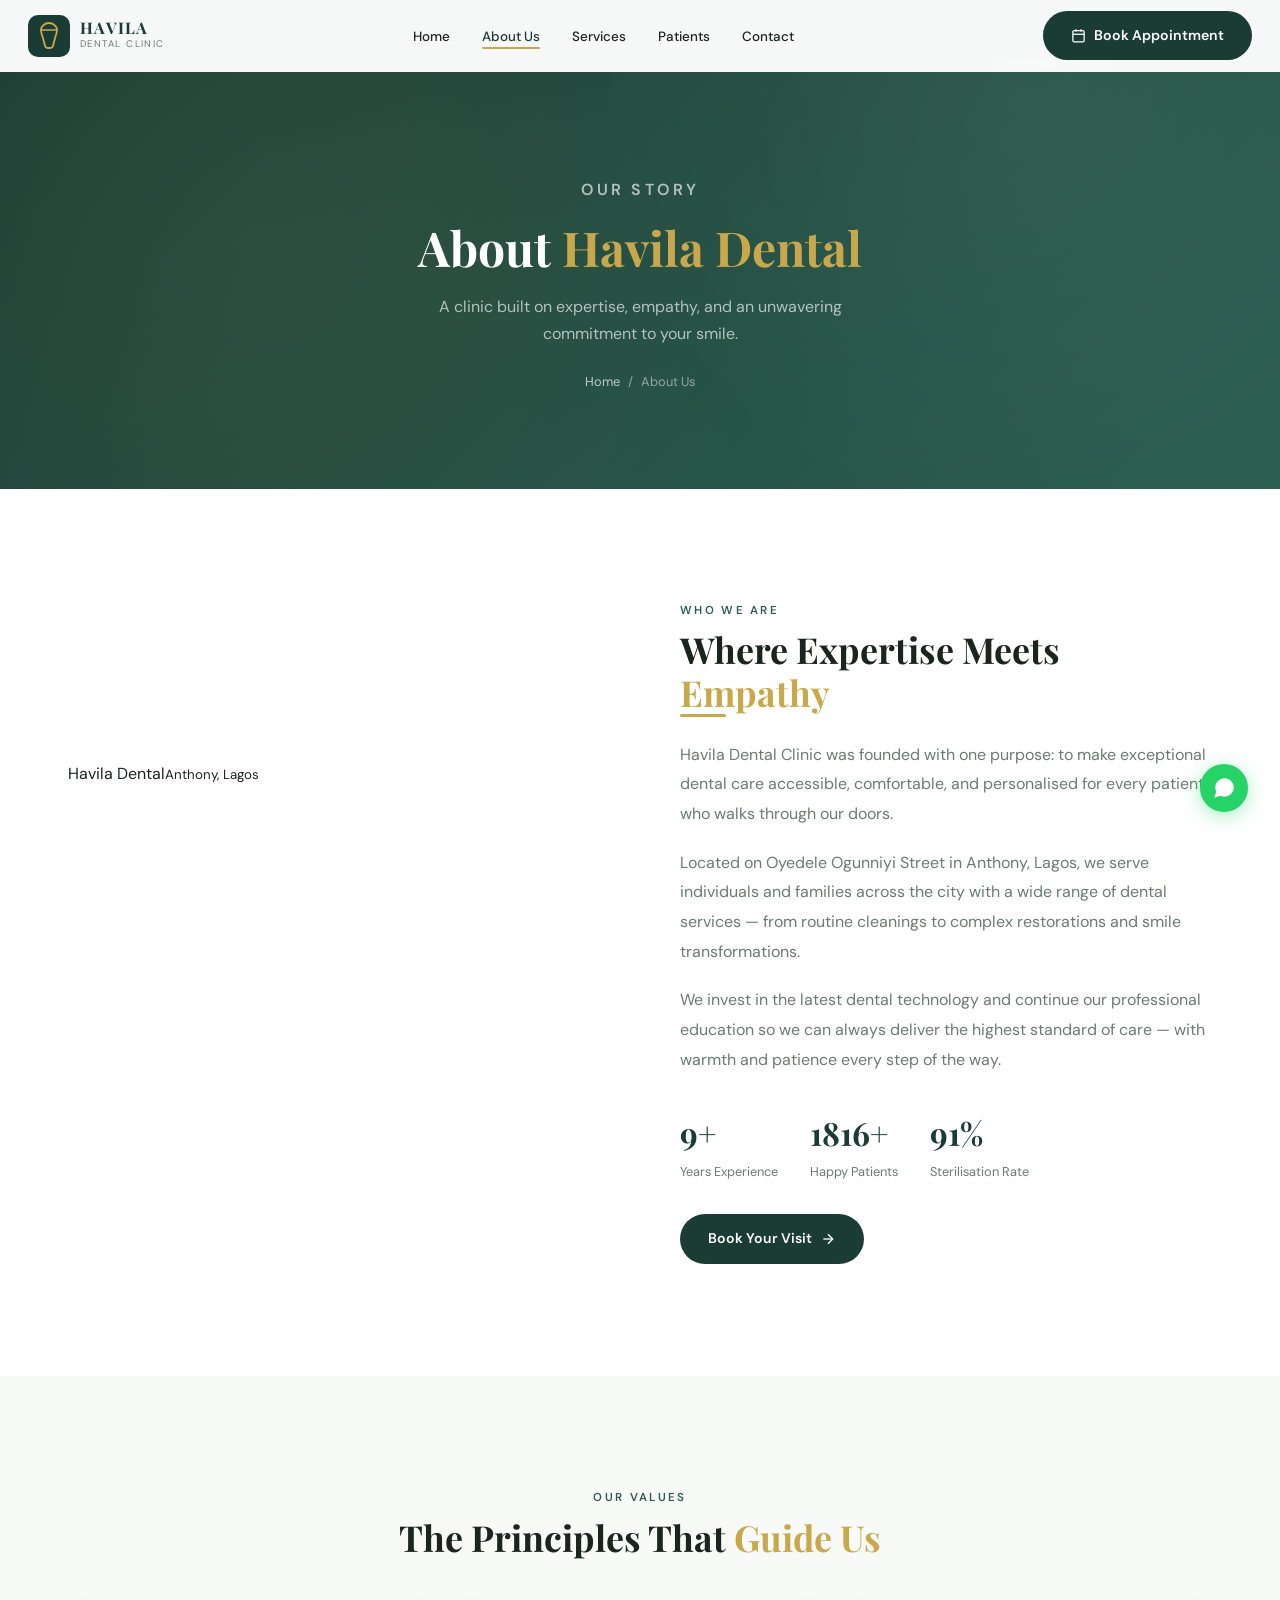
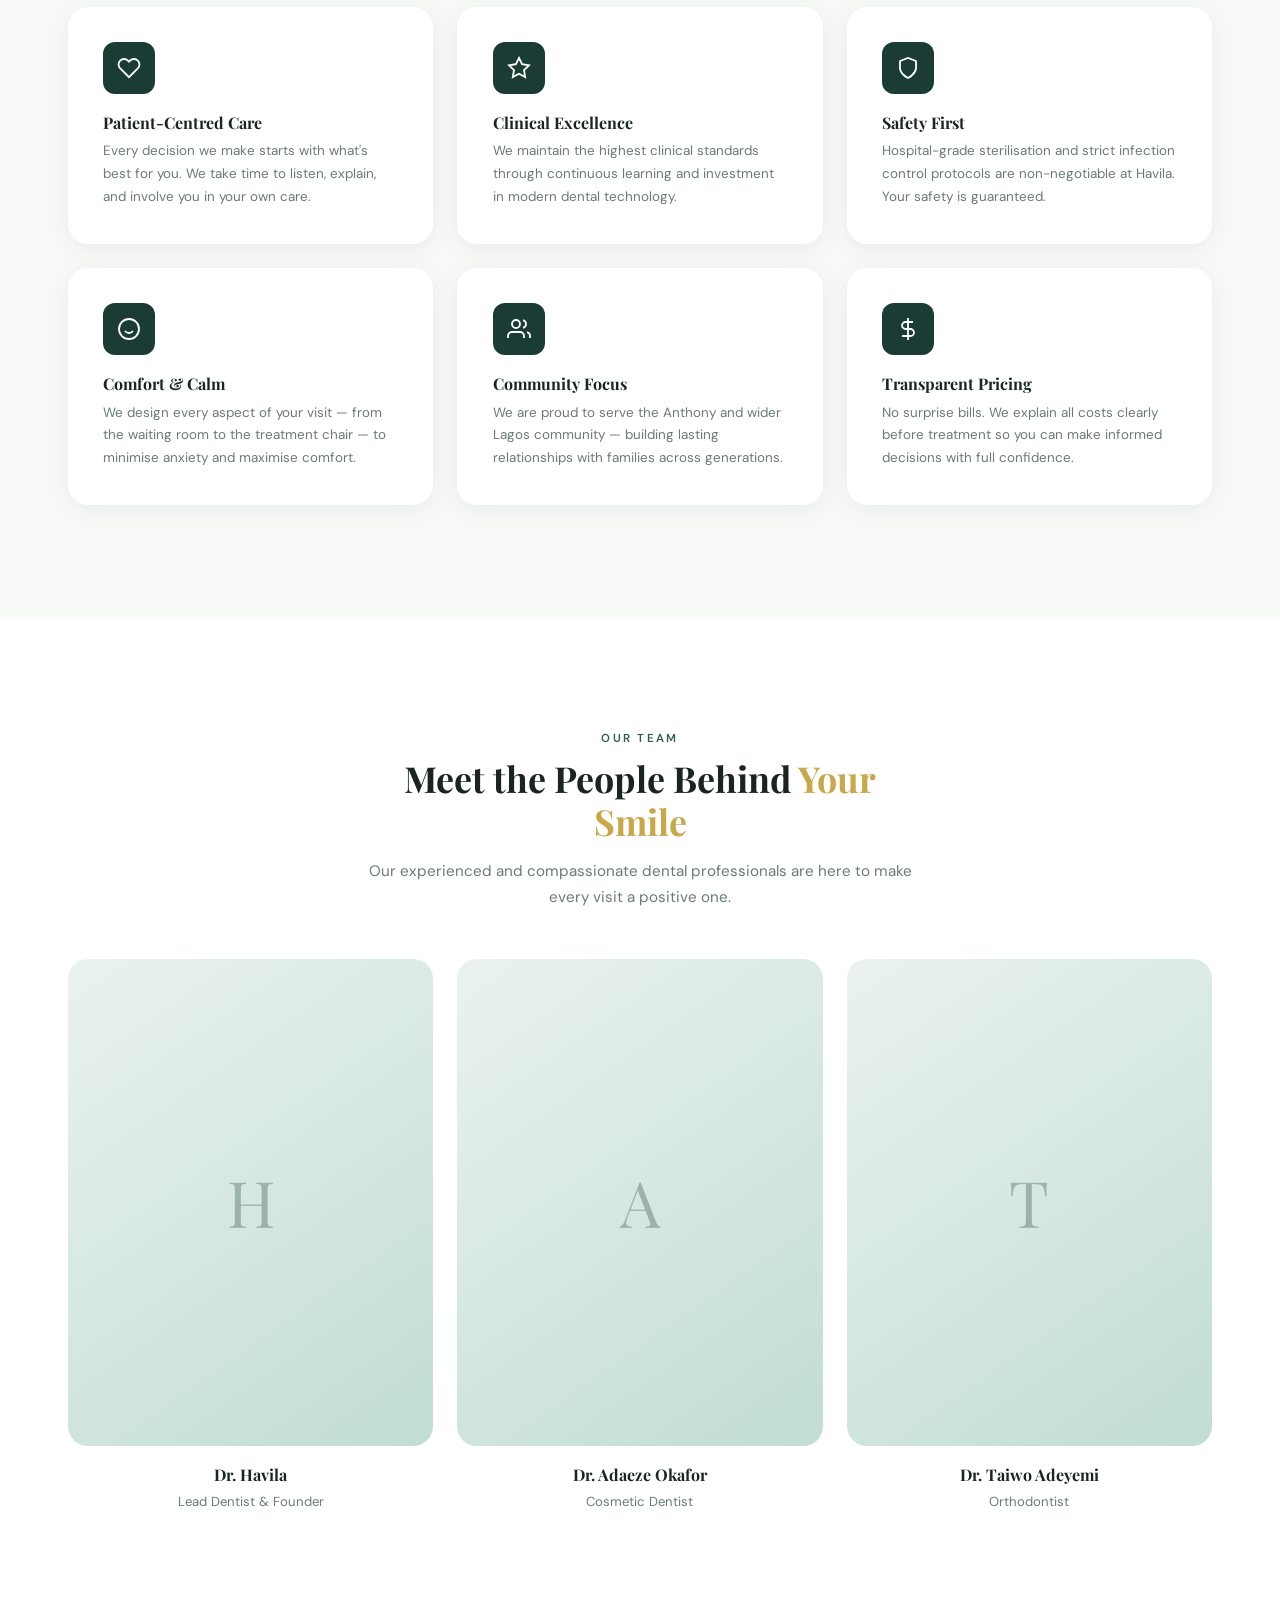
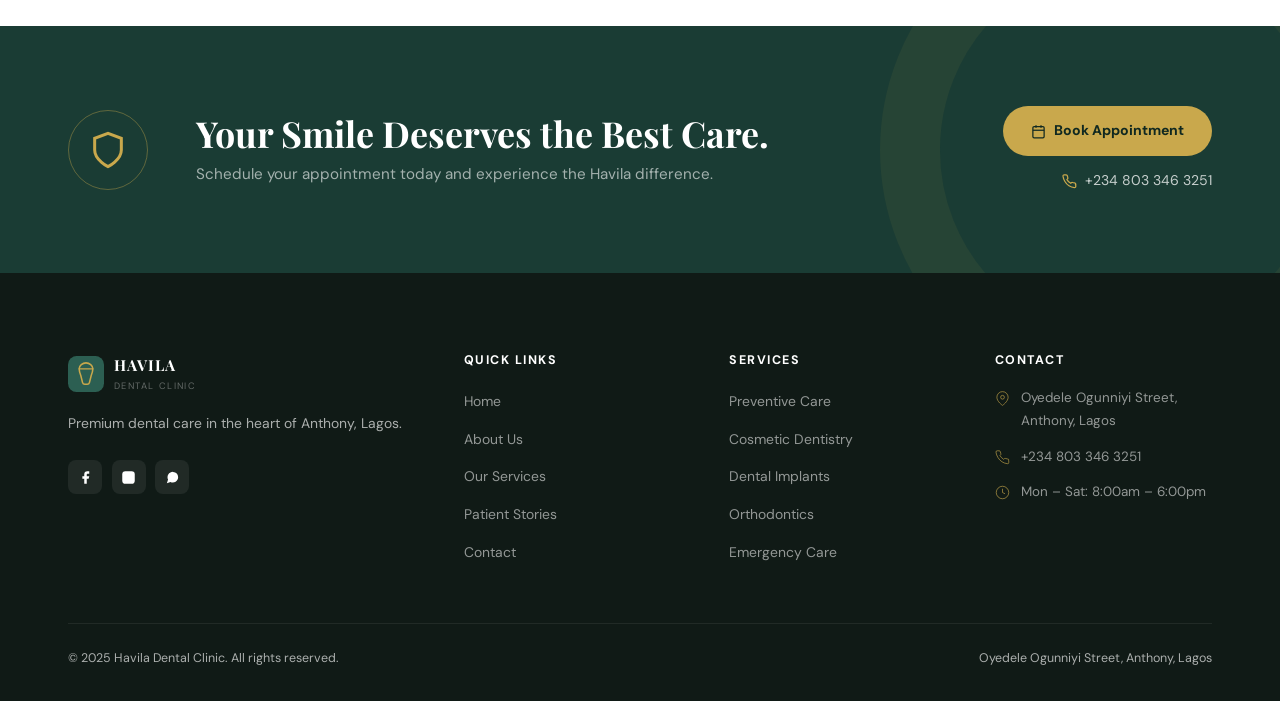
==== commit 90f0856d: "Mobile optimise + performance: lazy video play, backdrop-filter off on mobile, full breakpoint fixes" ====
--- a/about.html
+++ b/about.html
@@ -4,6 +4,7 @@
   <meta charset="UTF-8" />
   <meta name="viewport" content="width=device-width, initial-scale=1.0" />
   <title>About Us — Havila Dental Clinic</title>
+  <meta name="theme-color" content="#1A3C34" />
   <meta name="description" content="Learn about Havila Dental Clinic — our mission, values and team dedicated to your smile." />
   <link rel="preconnect" href="https://fonts.googleapis.com" />
   <link rel="preconnect" href="https://fonts.gstatic.com" crossorigin />
--- a/styles.css
+++ b/styles.css
@@ -25,7 +25,7 @@
 }
 
 *, *::before, *::after { box-sizing: border-box; margin: 0; padding: 0; }
-html { scroll-behavior: smooth; }
+@media (prefers-reduced-motion: no-preference) { html { scroll-behavior: smooth; } }
 body {
   font-family: 'DM Sans', sans-serif;
   background: var(--white);
@@ -199,19 +199,13 @@
 /* Hero image panel */
 .hero-image {
   position: relative; overflow: hidden;
-  background: linear-gradient(145deg, #D4E8E0 0%, #B8D8CC 40%, #9FC9BA 100%);
-}
-.hero-image-bg {
+  background: #0D2820;
+}
+.hero-video {
   position: absolute; inset: 0;
-  background:
-    radial-gradient(circle at 60% 20%, rgba(26,60,52,0.12) 0%, transparent 50%),
-    radial-gradient(circle at 20% 80%, rgba(201,168,76,0.10) 0%, transparent 45%);
-}
-.hero-image-art {
-  position: absolute; inset: 0;
-  display: flex; align-items: center; justify-content: center;
-}
-.hero-svg-art { width: 75%; max-width: 420px; opacity: 0.9; }
+  width: 100%; height: 100%;
+  object-fit: cover;
+}
 
 .hero-badge {
   position: absolute; bottom: 2.5rem; right: 2rem;
@@ -269,8 +263,8 @@
 .about { padding: 7rem 0; background: var(--off-white); }
 .about-grid {
   display: grid;
-  grid-template-columns: 1fr 1.1fr 220px;
-  gap: 4rem; align-items: center;
+  grid-template-columns: 1fr 1.2fr;
+  gap: 5rem; align-items: center;
 }
 .about-eyebrow {
   font-size: 0.72rem; font-weight: 600;
@@ -284,65 +278,39 @@
 }
 .about p { font-size: 0.97rem; color: var(--text-muted); margin-bottom: 2rem; line-height: 1.85; }
 
-.about-video {
-  border-radius: var(--radius-lg); overflow: hidden;
-  aspect-ratio: 4 / 3; position: relative;
-  box-shadow: var(--shadow-lg);
-}
-.about-video-bg {
-  width: 100%; height: 100%; position: absolute; inset: 0;
-  background: linear-gradient(145deg, var(--green) 0%, var(--green-mid) 100%);
-  display: flex; align-items: center; justify-content: center;
-}
-.about-video-bg::before {
-  content: '';
-  position: absolute; inset: 0;
-  background:
-    radial-gradient(circle at 70% 30%, rgba(255,255,255,0.05) 0%, transparent 50%),
-    radial-gradient(circle at 20% 70%, rgba(201,168,76,0.08) 0%, transparent 40%);
-}
-.play-btn {
-  width: 60px; height: 60px; background: var(--white); border-radius: 50%;
-  display: flex; align-items: center; justify-content: center;
-  position: relative; z-index: 1;
-  box-shadow: 0 8px 28px rgba(0,0,0,0.2);
-  cursor: pointer; transition: transform var(--t), box-shadow var(--t);
-}
-.play-btn:hover { transform: scale(1.1); box-shadow: 0 12px 36px rgba(0,0,0,0.28); }
-.play-btn svg { width: 20px; height: 20px; fill: var(--green); margin-left: 4px; }
-.about-clinic-label {
-  position: absolute; bottom: 1.5rem; left: 0; right: 0;
-  text-align: center; z-index: 2;
-}
-.about-clinic-label span {
+/* inline stats inside about left column */
+.about-inline-stats {
+  display: flex; align-items: center; gap: 1.5rem;
+  margin-top: 2rem; padding: 1.5rem 0;
+  border-top: 1px solid var(--border); border-bottom: 1px solid var(--border);
+}
+.about-inline-stat { display: flex; flex-direction: column; align-items: center; text-align: center; }
+.about-stat-num {
   font-family: 'Playfair Display', serif;
-  font-size: 1.1rem; font-weight: 700; color: var(--white);
-  letter-spacing: 0.1em; text-transform: uppercase; display: block;
-}
-.about-clinic-label small {
-  font-size: 0.65rem; color: rgba(255,255,255,0.55);
-  letter-spacing: 0.2em; text-transform: uppercase;
-}
-
-.about-stats { display: flex; flex-direction: column; gap: 1.2rem; }
-.stat-card {
-  background: var(--white); border-radius: var(--radius);
-  padding: 1.2rem 1.4rem;
-  display: flex; align-items: center; gap: 1rem;
-  box-shadow: var(--shadow);
-  transition: transform var(--t), box-shadow var(--t);
-}
-.stat-card:hover { transform: translateY(-3px); box-shadow: var(--shadow-lg); }
-.stat-icon {
-  width: 44px; height: 44px; background: var(--green-dim);
-  border-radius: 10px; display: flex; align-items: center; justify-content: center; flex-shrink: 0;
-}
-.stat-icon svg { width: 20px; height: 20px; stroke: var(--green); fill: none; }
-.stat-number {
-  font-family: 'Playfair Display', serif;
-  font-size: 1.7rem; font-weight: 700; color: var(--green); line-height: 1;
-}
-.stat-label { font-size: 0.75rem; color: var(--text-muted); margin-top: 2px; }
+  font-size: 1.9rem; font-weight: 700; color: var(--green); line-height: 1;
+}
+.about-stat-lbl { font-size: 0.72rem; color: var(--text-muted); margin-top: 4px; white-space: nowrap; }
+.about-stat-divider { width: 1px; height: 40px; background: var(--border); flex-shrink: 0; }
+
+/* video panel */
+.about-video-wrap {
+  position: relative; border-radius: var(--radius-lg);
+  overflow: hidden; box-shadow: var(--shadow-lg);
+  aspect-ratio: 4 / 3;
+}
+.about-vid {
+  width: 100%; height: 100%; object-fit: cover; display: block;
+}
+.about-video-tag {
+  position: absolute; bottom: 1.2rem; left: 1.2rem;
+  background: rgba(255,255,255,0.92);
+  backdrop-filter: blur(8px); -webkit-backdrop-filter: blur(8px);
+  color: var(--green); font-size: 0.78rem; font-weight: 600;
+  padding: 0.45rem 0.9rem; border-radius: 50px;
+  display: flex; align-items: center; gap: 0.4rem;
+  box-shadow: 0 2px 12px rgba(26,60,52,0.12);
+}
+.about-video-tag svg { stroke: var(--gold); }
 
 /* ── SERVICES ─────────────────────────────────────────────── */
 .services { padding: 7rem 0; background: var(--white); }
@@ -373,46 +341,69 @@
   gap: 1rem;
 }
 .service-card {
-  background: var(--off-white);
-  border: 1px solid var(--border);
   border-radius: var(--radius);
-  padding: 1.8rem 1.4rem;
-  text-align: center; position: relative;
-  display: flex; flex-direction: column; align-items: center;
+  position: relative;
+  display: flex; flex-direction: column;
   overflow: hidden;
-  transition: all var(--t);
-}
-.service-card::after {
-  content: ''; position: absolute;
-  bottom: 0; left: 0; right: 0; height: 3px;
-  background: var(--gold); transform: scaleX(0); transition: transform var(--t);
-}
-.service-card:hover { background: var(--white); box-shadow: var(--shadow-lg); transform: translateY(-5px); border-color: transparent; }
-.service-card:hover::after { transform: scaleX(1); }
+  min-height: 320px;
+  text-decoration: none;
+  transition: transform var(--t), box-shadow var(--t);
+}
+.service-card:hover { transform: translateY(-6px); box-shadow: var(--shadow-lg); }
+
+/* video / image background */
+.svc-media {
+  position: absolute; inset: 0;
+  width: 100%; height: 100%;
+  object-fit: cover;
+  background-size: cover; background-position: center;
+  transition: transform 0.6s var(--ease);
+}
+.service-card:hover .svc-media { transform: scale(1.06); }
+
+/* overlay: sits in the lower portion of the card over empty video space */
+.svc-overlay {
+  position: absolute; bottom: 0; left: 0; right: 0; z-index: 2;
+  display: flex; flex-direction: column; align-items: flex-start;
+  text-align: left;
+  padding: 1.2rem 1.2rem 1.2rem;
+  background: transparent;
+  transition: background var(--t);
+}
+.service-card:hover .svc-overlay { background: transparent; }
+
+/* icon floats at top of card above overlay */
 .svc-icon {
-  width: 54px; height: 54px; border-radius: 50%;
-  background: var(--green-dim);
-  display: flex; align-items: center; justify-content: center;
-  margin: 0 auto 1rem; transition: background var(--t);
-}
-.service-card:hover .svc-icon { background: var(--green); }
-.svc-icon svg { width: 26px; height: 26px; stroke: var(--green); fill: none; transition: stroke var(--t); }
+  position: absolute; top: 1rem; left: 50%; transform: translateX(-50%);
+  z-index: 3;
+  width: 44px; height: 44px; border-radius: 50%;
+  background: rgba(255,255,255,0.9);
+  border: none;
+  display: flex; align-items: center; justify-content: center;
+  transition: background var(--t), transform var(--t);
+  box-shadow: 0 2px 10px rgba(0,0,0,0.15);
+}
+.service-card:hover .svc-icon { background: var(--gold); transform: translateX(-50%) scale(1.08); }
+.svc-icon svg { width: 22px; height: 22px; stroke: var(--green); fill: none; transition: stroke var(--t); }
 .service-card:hover .svc-icon svg { stroke: var(--white); }
+
 .svc-name {
   font-family: 'Playfair Display', serif;
-  font-size: 0.92rem; font-weight: 700; color: var(--text);
-  margin-bottom: 0.5rem;
-}
-.svc-desc { font-size: 0.77rem; color: var(--text-muted); line-height: 1.6; margin-bottom: 1rem; flex: 1; }
+  font-size: 1rem; font-weight: 900; color: #000;
+  margin-bottom: 0.35rem;
+  -webkit-text-stroke: 0.5px #000;
+  text-shadow: 1px 1px 0 rgba(255,255,255,0.5), -1px -1px 0 rgba(255,255,255,0.5), 1px -1px 0 rgba(255,255,255,0.5), -1px 1px 0 rgba(255,255,255,0.5);
+}
+.svc-desc { font-size: 0.78rem; font-weight: 700; color: #000; line-height: 1.55; margin-bottom: 0.8rem; -webkit-text-stroke: 0.3px #000; text-shadow: 1px 1px 0 rgba(255,255,255,0.5), -1px -1px 0 rgba(255,255,255,0.5), 1px -1px 0 rgba(255,255,255,0.5), -1px 1px 0 rgba(255,255,255,0.5); }
 .svc-arrow {
-  width: 30px; height: 30px; border-radius: 50%;
+  width: 28px; height: 28px; border-radius: 50%;
   border: 1.5px solid var(--border);
   display: flex; align-items: center; justify-content: center;
-  margin-top: auto; transition: all var(--t);
-}
-.service-card:hover .svc-arrow { border-color: var(--gold); background: var(--gold-dim); }
-.svc-arrow svg { width: 13px; height: 13px; stroke: var(--text-muted); fill: none; transition: stroke var(--t); }
-.service-card:hover .svc-arrow svg { stroke: var(--gold); }
+  transition: all var(--t);
+}
+.service-card:hover .svc-arrow { border-color: var(--gold); background: var(--gold); }
+.svc-arrow svg { width: 13px; height: 13px; stroke: #000; fill: none; transition: stroke var(--t); }
+.service-card:hover .svc-arrow svg { stroke: var(--white); }
 
 /* ── WHY US ──────────────────────────────────────────────── */
 .why { padding: 7rem 0; background: var(--off-white); }
@@ -423,44 +414,86 @@
   gap: 1rem; aspect-ratio: 1;
 }
 .why-card {
-  background: var(--white);
   border-radius: var(--radius);
-  padding: 1.8rem; box-shadow: var(--shadow);
+  box-shadow: var(--shadow);
+  position: relative; overflow: hidden;
   display: flex; flex-direction: column;
   transition: transform var(--t), box-shadow var(--t);
+  min-height: 160px;
 }
 .why-card:hover { transform: translateY(-3px); box-shadow: var(--shadow-lg); }
-.why-card.featured {
-  background: var(--green); color: var(--white);
-  grid-column: 1 / 2; grid-row: 1 / 2;
-}
+.why-card.featured { grid-column: 1 / 2; grid-row: 1 / 2; }
+
+/* video background */
+.why-card-video {
+  position: absolute; inset: 0;
+  width: 100%; height: 100%;
+  object-fit: cover;
+  transition: transform 0.6s var(--ease);
+}
+.why-card:hover .why-card-video { transform: scale(1.06); }
+
+/* content sits on top of video */
+.why-card-body {
+  position: relative; z-index: 2;
+  padding: 1.4rem;
+  display: flex; flex-direction: column;
+  flex: 1;
+  background: linear-gradient(to top, rgba(0,0,0,0.55) 0%, rgba(0,0,0,0.1) 60%, transparent 100%);
+}
+.why-card.featured .why-card-body {
+  background: linear-gradient(to top, rgba(10,50,35,0.82) 0%, rgba(10,50,35,0.35) 60%, transparent 100%);
+}
+
 .why-card-icon {
-  width: 40px; height: 40px; border-radius: 8px;
-  background: var(--green-dim);
-  display: flex; align-items: center; justify-content: center; margin-bottom: 1rem;
-}
-.why-card.featured .why-card-icon { background: rgba(255,255,255,0.15); }
-.why-card-icon svg { width: 20px; height: 20px; stroke: var(--green); fill: none; }
+  width: 36px; height: 36px; border-radius: 8px;
+  background: rgba(255,255,255,0.2);
+  backdrop-filter: blur(4px);
+  display: flex; align-items: center; justify-content: center; margin-bottom: auto;
+}
+.why-card-icon svg { width: 18px; height: 18px; stroke: #fff; fill: none; }
 .why-card.featured .why-card-icon svg { stroke: var(--gold); }
+
 .why-card h4 {
   font-family: 'Playfair Display', serif;
-  font-size: 0.95rem; font-weight: 700; margin-bottom: 0.4rem;
-}
-.why-card p { font-size: 0.78rem; color: var(--text-muted); line-height: 1.6; }
-.why-card.featured p { color: rgba(255,255,255,0.7); }
-.why-card-num { font-size: 2rem; font-weight: 700; color: var(--gold); line-height: 1; margin-bottom: 0.3rem; }
-
+  font-size: 0.92rem; font-weight: 800;
+  color: #fff; margin-bottom: 0.3rem; margin-top: 2.5rem;
+  text-shadow: 0 1px 4px rgba(0,0,0,0.5);
+}
+.why-card p { font-size: 0.73rem; color: rgba(255,255,255,0.85); line-height: 1.6; }
+.why-card-num {
+  font-size: 1.8rem; font-weight: 900; color: var(--gold);
+  line-height: 1; margin-bottom: 0.2rem; margin-top: 2rem;
+  text-shadow: 0 2px 6px rgba(0,0,0,0.4);
+}
+.why-card.featured .why-card-num { color: var(--gold); }
+
+/* right-side content */
 .why-content { }
-.why-list { margin-top: 2rem; display: flex; flex-direction: column; gap: 1.2rem; }
-.why-item { display: flex; align-items: flex-start; gap: 1rem; }
+.why-list { margin-top: 0; display: flex; flex-direction: column; gap: 0.9rem; }
+.why-item {
+  display: flex; align-items: flex-start; gap: 1rem;
+  background: var(--white);
+  border-radius: 10px;
+  padding: 1rem 1.2rem;
+  box-shadow: var(--shadow);
+  border-left: 3px solid transparent;
+  transition: transform var(--t), box-shadow var(--t), border-color var(--t);
+}
+.why-item:hover { transform: translateX(4px); box-shadow: var(--shadow-lg); }
+.why-item:nth-child(odd) { border-left-color: var(--gold); }
+.why-item:nth-child(even) { border-left-color: var(--green); }
+
 .why-check {
-  width: 22px; height: 22px; border-radius: 50%;
-  background: var(--green); flex-shrink: 0; margin-top: 2px;
-  display: flex; align-items: center; justify-content: center;
-}
-.why-check svg { width: 12px; height: 12px; stroke: var(--white); fill: none; }
-.why-item-text h5 { font-size: 0.92rem; font-weight: 600; color: var(--text); margin-bottom: 0.2rem; }
-.why-item-text p { font-size: 0.82rem; color: var(--text-muted); line-height: 1.6; }
+  width: 28px; height: 28px; border-radius: 50%;
+  flex-shrink: 0; margin-top: 1px;
+  display: flex; align-items: center; justify-content: center;
+}
+.why-check--gold { background: var(--gold); }
+.why-check--green { background: var(--green); }
+.why-check svg { width: 13px; height: 13px; stroke: var(--white); fill: none; }
+.why-item-text h5 { font-size: 0.92rem; font-weight: 700; color: var(--text); margin-bottom: 0.2rem; }
+.why-item-text p { font-size: 0.8rem; color: var(--text-muted); line-height: 1.6; }
 
 /* ── TESTIMONIALS ────────────────────────────────────────── */
 .testimonials { padding: 7rem 0; background: var(--white); }
@@ -771,12 +804,21 @@
 .delay-5 { transition-delay: 0.5s; }
 
 /* ── RESPONSIVE ──────────────────────────────────────────── */
+/* ── touch targets ─────────────────────────────────────────── */
+.btn-primary, .btn-gold, .btn-ghost, .btn-outline,
+.nav-toggle, .nav-close, .testi-btn, .svc-arrow {
+  touch-action: manipulation;
+}
+
+/* ── reduce motion ─────────────────────────────────────────── */
+@media (prefers-reduced-motion: reduce) {
+  *, *::before, *::after { animation-duration: 0.01ms !important; transition-duration: 0.01ms !important; }
+  video { display: none; }
+}
+
 @media (max-width: 1200px) {
   .services-grid { grid-template-columns: repeat(3, 1fr); }
-  .about-grid { grid-template-columns: 1fr 1.1fr; }
-  .about-stats { display: grid; grid-template-columns: 1fr 1fr 1fr; gap: 1rem; }
-  .about-grid > .about-stats { grid-column: 1 / -1; }
-  .stat-card { flex-direction: column; text-align: center; }
+  .about-grid { grid-template-columns: 1fr; gap: 3rem; }
 }
 
 @media (max-width: 1024px) {
@@ -785,8 +827,9 @@
   .feature-item:nth-child(3) { border-right: 1px solid var(--border); border-top: 1px solid var(--border); }
   .feature-item:nth-child(4) { border-right: none; border-top: 1px solid var(--border); }
   .footer-grid { grid-template-columns: 1fr 1fr; }
-  .why-grid { grid-template-columns: 1fr; }
-  .why-visual { max-width: 500px; margin: 0 auto; }
+  .why-grid { grid-template-columns: 1fr; gap: 3rem; }
+  .why-visual { max-width: 560px; margin: 0 auto; aspect-ratio: auto; }
+  .why-card { min-height: 180px; }
   .about-page-grid { grid-template-columns: 1fr; }
   .services-page-grid { grid-template-columns: repeat(2, 1fr); }
   .team-grid { grid-template-columns: repeat(2, 1fr); }
@@ -795,32 +838,103 @@
 }
 
 @media (max-width: 768px) {
+  /* sections — halve the padding on mobile */
+  .about, .services, .why, .testimonials, .cta-banner, .footer,
+  .services-page, .about-page, .testimonials-page, .contact-page { padding-top: 4rem; padding-bottom: 4rem; }
+  .features { padding-bottom: 3rem; }
+
+  /* container narrower padding */
+  .container { padding: 0 18px; }
+
+  /* hero */
   .hero { grid-template-columns: 1fr; min-height: auto; }
-  .hero-content { padding: 3.5rem 1.5rem 2.5rem; }
-  .hero-image { min-height: 60vw; }
+  .hero-content { padding: 5rem 1.5rem 2.5rem; }
+  .hero-image { min-height: 55vw; }
+  .hero-badge { display: none; }
+
+  /* nav */
   .nav-links, .nav-right .btn-primary { display: none; }
   .nav-toggle { display: flex; }
+
+  /* remove backdrop-filter on mobile — very expensive */
+  #navbar { backdrop-filter: none; -webkit-backdrop-filter: none; background: rgba(255,255,255,0.98); }
+  .nav-mobile { backdrop-filter: none; -webkit-backdrop-filter: none; }
+  .svc-overlay { backdrop-filter: none; -webkit-backdrop-filter: none; }
+
+  /* about */
   .about-grid { grid-template-columns: 1fr; gap: 2.5rem; }
-  .about-stats { grid-template-columns: 1fr; }
-  .stat-card { flex-direction: row; text-align: left; }
+  .about-inline-stats { gap: 1rem; flex-wrap: wrap; justify-content: center; }
+  .about-stat-num { font-size: 1.5rem; }
+  .about-video-wrap { aspect-ratio: 16 / 9; }
+
+  /* services */
   .services-grid { grid-template-columns: repeat(2, 1fr); }
+  .service-card { min-height: 260px; }
   .section-header { flex-direction: column; align-items: flex-start; gap: 1rem; }
-  .cta-inner { flex-direction: column; text-align: center; align-items: center; }
-  .cta-actions { align-items: center; }
+
+  /* why us */
+  .why-visual { max-width: 100%; }
+  .why-card { min-height: 160px; }
+  .why-card h4 { font-size: 0.85rem; margin-top: 1.5rem; }
+  .why-card p { font-size: 0.7rem; }
+  .why-card-num { font-size: 1.5rem; margin-top: 1.5rem; }
+  .why-item { padding: 0.8rem 1rem; }
+  .why-item-text h5 { font-size: 0.88rem; }
+  .why-item-text p { font-size: 0.78rem; }
+
+  /* testimonials */
+  .testi-card { flex: 0 0 calc(100% - 0.75rem); }
+  .testi-page-grid { grid-template-columns: 1fr; }
+
+  /* cta */
+  .cta-inner { flex-direction: column; text-align: center; align-items: center; gap: 1.5rem; }
+  .cta-actions { align-items: center; flex-direction: column; gap: 1rem; }
+
+  /* footer */
   .footer-grid { grid-template-columns: 1fr; gap: 2rem; }
   .footer-bottom { flex-direction: column; gap: 0.5rem; text-align: center; }
-  .testi-page-grid { grid-template-columns: 1fr; }
+
+  /* forms */
+  .form-row { grid-template-columns: 1fr; }
   .services-page-grid { grid-template-columns: 1fr; }
-  .testi-card { flex: 0 0 calc(100% - 0.75rem); }
-  .form-row { grid-template-columns: 1fr; }
   .values-grid { grid-template-columns: 1fr; }
   .team-grid { grid-template-columns: 1fr; }
+
+  /* features strip */
+  .features-inner { margin-top: -1rem; border-radius: var(--radius); }
 }
 
 @media (max-width: 480px) {
+  .container { padding: 0 14px; }
+
+  /* hero */
+  .hero-content { padding: 4.5rem 1rem 2rem; }
+  .hero h1 { font-size: 2rem; }
+  .hero-sub { font-size: 0.9rem; }
+  .hero-ctas { flex-direction: column; gap: 0.8rem; }
+  .hero-ctas .btn-primary, .hero-ctas .btn-ghost { width: 100%; justify-content: center; }
+
+  /* services — single column on very small screens */
   .services-grid { grid-template-columns: 1fr; }
-  .hero-ctas { flex-direction: column; }
+  .service-card { min-height: 240px; }
+
+  /* why cards — stack properly */
+  .why-visual { grid-template-columns: 1fr 1fr; }
+  .why-card.featured { grid-column: 1 / -1; min-height: 180px; }
+  .why-card { min-height: 140px; }
+
+  /* features */
   .features-grid { grid-template-columns: 1fr; }
-  .feature-item { border-right: none !important; border-top: 1px solid var(--border); }
+  .feature-item { border-right: none !important; border-top: 1px solid var(--border); padding: 1.6rem 1.4rem; }
   .feature-item:first-child { border-top: none; }
-}
+
+  /* section titles */
+  .section-title { font-size: 1.6rem; }
+  .why .section-title { font-size: 1.6rem; }
+
+  /* buttons full-width where needed */
+  .why-content .btn-primary { width: 100%; justify-content: center; }
+
+  /* footer */
+  .footer-socials { justify-content: flex-start; }
+}
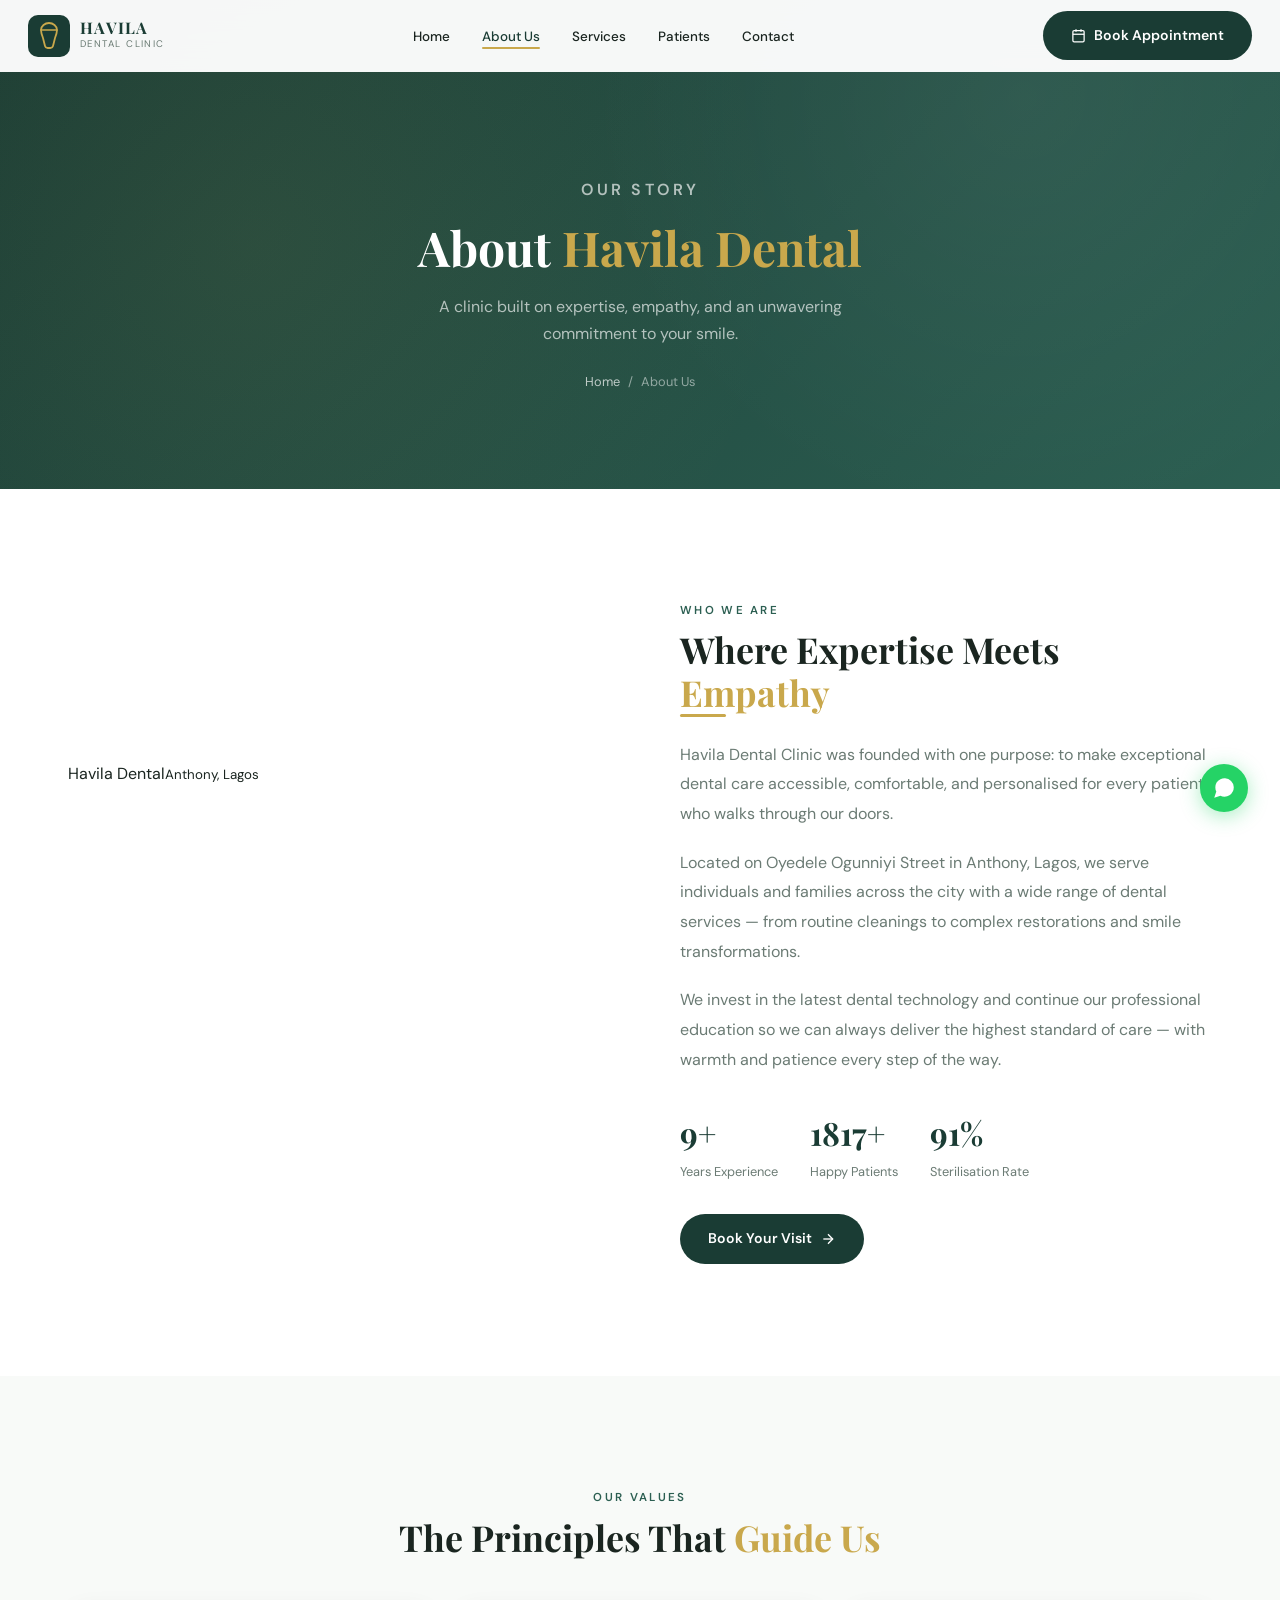
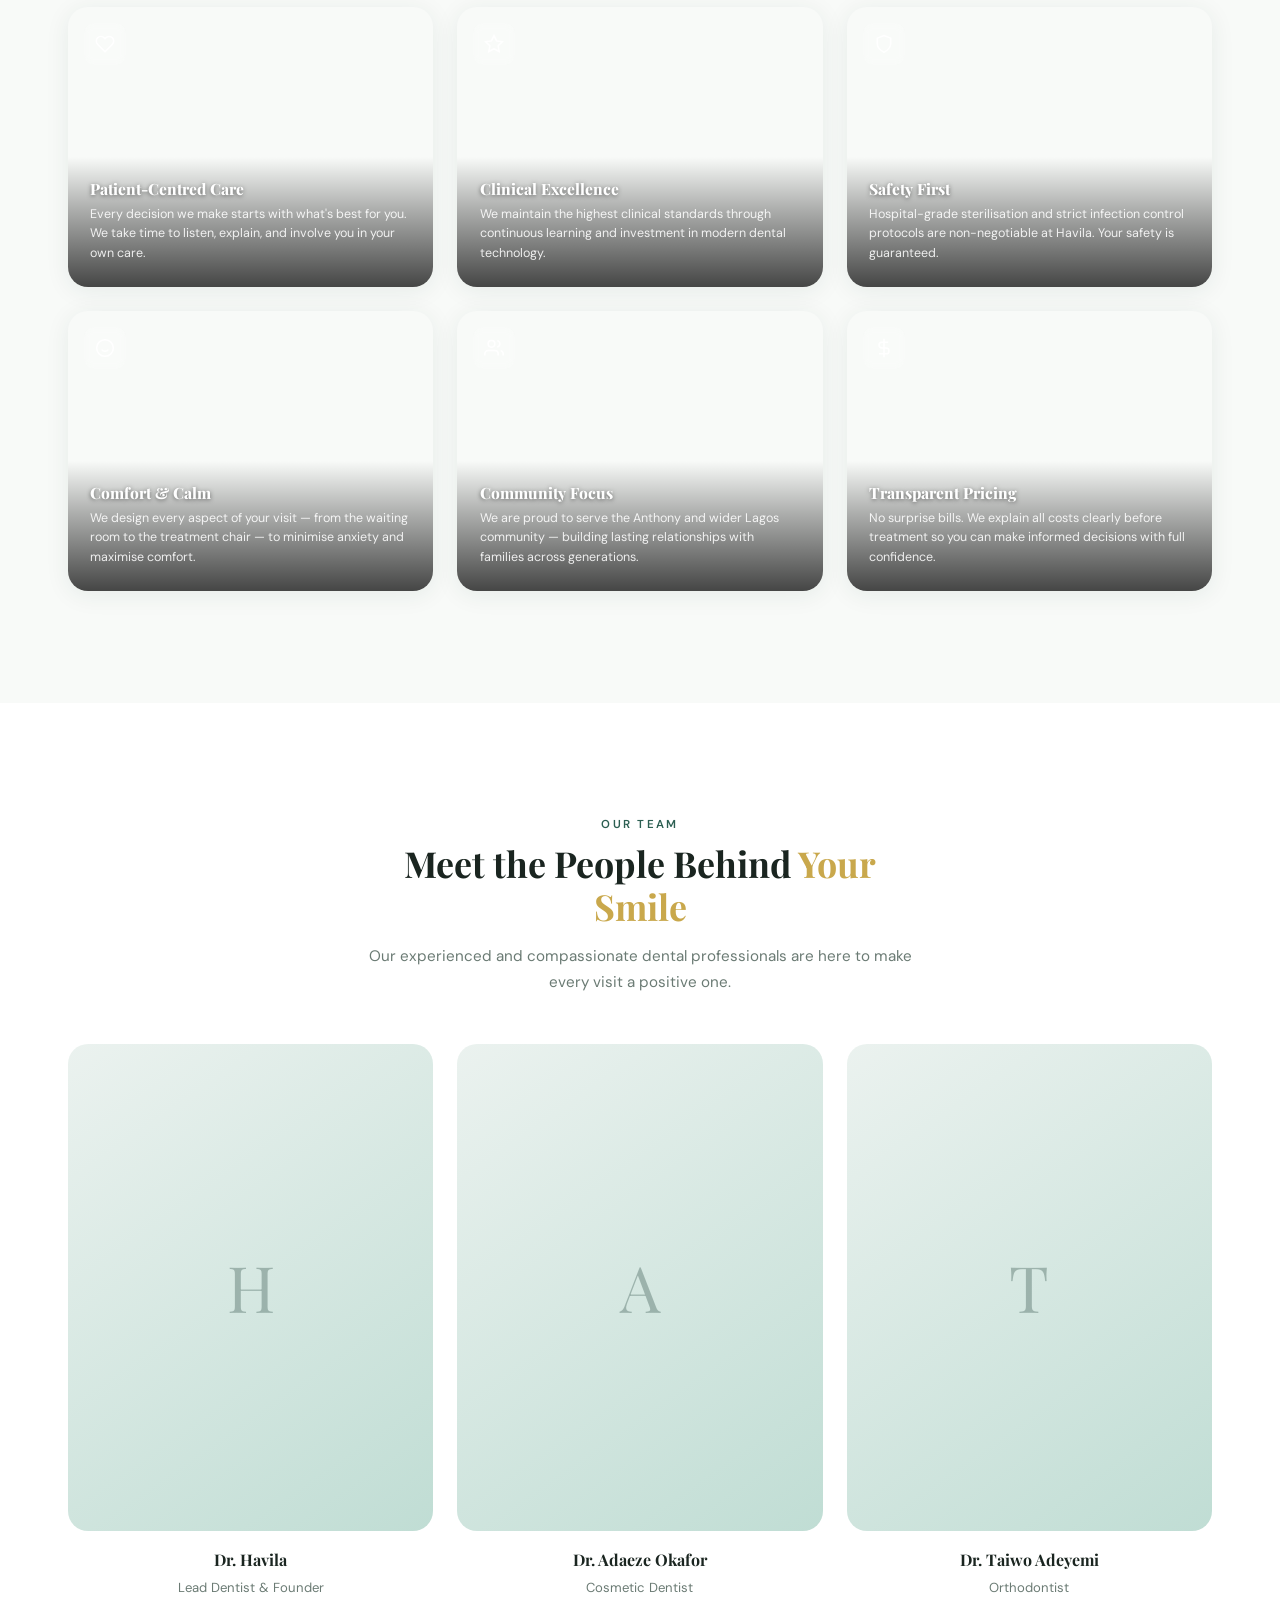
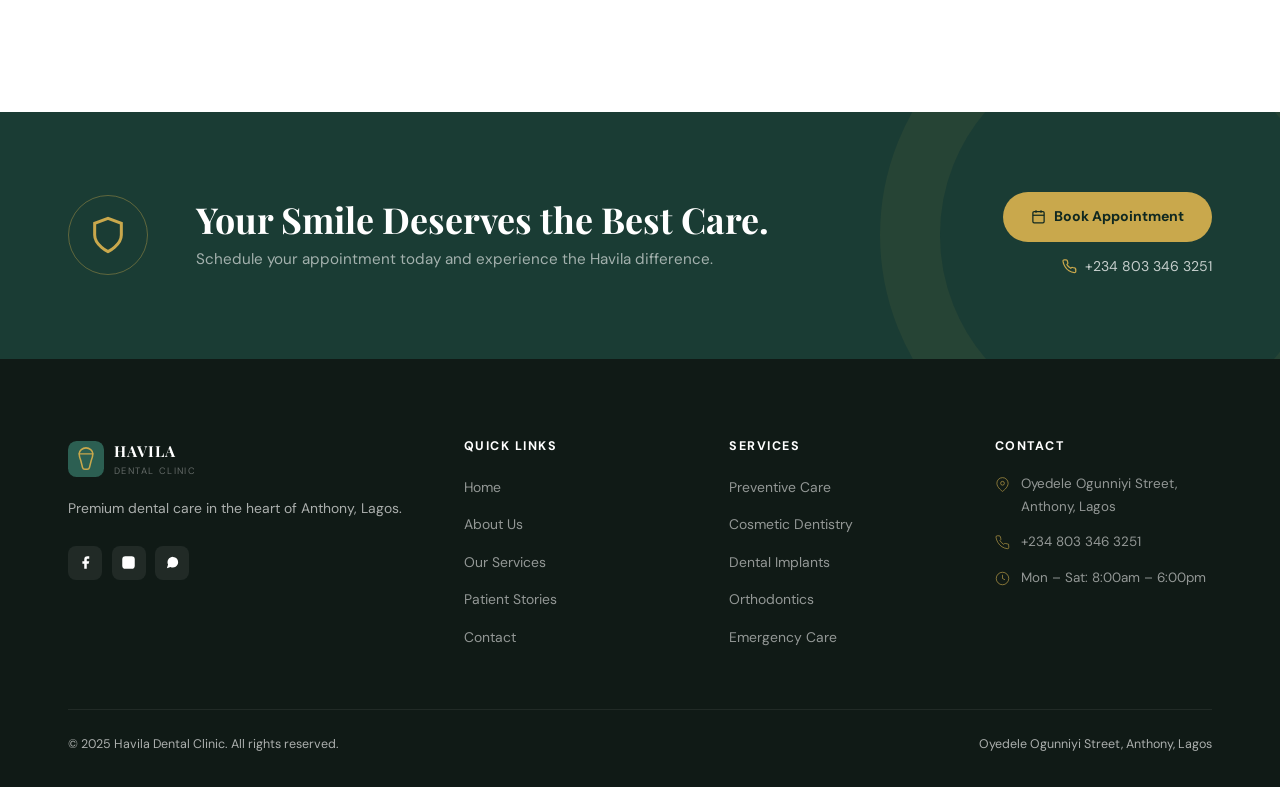
==== commit 144f4e03: "Add matched videos/images to Our Values cards with gradient overlay design Co-Authored-By: Claude So" ====
--- a/about.html
+++ b/about.html
@@ -83,36 +83,61 @@
       <h2 class="section-title">The Principles That <span class="gold">Guide Us</span></h2>
     </div>
     <div class="values-grid">
+
       <div class="value-card reveal delay-1">
+        <video class="value-card-media" autoplay muted loop playsinline><source src="Patient First Approach.mp4" type="video/mp4"/></video>
         <div class="value-icon"><svg viewBox="0 0 24 24" stroke-width="1.8" fill="none" stroke="white"><path d="M20.84 4.61a5.5 5.5 0 0 0-7.78 0L12 5.67l-1.06-1.06a5.5 5.5 0 0 0-7.78 7.78l1.06 1.06L12 21.23l7.78-7.78 1.06-1.06a5.5 5.5 0 0 0 0-7.78z"/></svg></div>
-        <h4>Patient-Centred Care</h4>
-        <p>Every decision we make starts with what's best for you. We take time to listen, explain, and involve you in your own care.</p>
-      </div>
+        <div class="value-card-body">
+          <h4>Patient-Centred Care</h4>
+          <p>Every decision we make starts with what's best for you. We take time to listen, explain, and involve you in your own care.</p>
+        </div>
+      </div>
+
       <div class="value-card reveal delay-2">
+        <video class="value-card-media" autoplay muted loop playsinline><source src="Modern Equipmen.mp4" type="video/mp4"/></video>
         <div class="value-icon"><svg viewBox="0 0 24 24" stroke-width="1.8" fill="none" stroke="white"><polygon points="12 2 15.09 8.26 22 9.27 17 14.14 18.18 21.02 12 17.77 5.82 21.02 7 14.14 2 9.27 8.91 8.26 12 2"/></svg></div>
-        <h4>Clinical Excellence</h4>
-        <p>We maintain the highest clinical standards through continuous learning and investment in modern dental technology.</p>
-      </div>
+        <div class="value-card-body">
+          <h4>Clinical Excellence</h4>
+          <p>We maintain the highest clinical standards through continuous learning and investment in modern dental technology.</p>
+        </div>
+      </div>
+
       <div class="value-card reveal delay-3">
+        <video class="value-card-media" autoplay muted loop playsinline><source src="100Sterilisation Standards.mp4" type="video/mp4"/></video>
         <div class="value-icon"><svg viewBox="0 0 24 24" stroke-width="1.8" fill="none" stroke="white"><path d="M12 22s8-4 8-10V5l-8-3-8 3v7c0 6 8 10 8 10z"/></svg></div>
-        <h4>Safety First</h4>
-        <p>Hospital-grade sterilisation and strict infection control protocols are non-negotiable at Havila. Your safety is guaranteed.</p>
-      </div>
+        <div class="value-card-body">
+          <h4>Safety First</h4>
+          <p>Hospital-grade sterilisation and strict infection control protocols are non-negotiable at Havila. Your safety is guaranteed.</p>
+        </div>
+      </div>
+
       <div class="value-card reveal delay-1">
+        <div class="value-card-media" style="background-image:url('Preventive Care.jpg')"></div>
         <div class="value-icon"><svg viewBox="0 0 24 24" stroke-width="1.8" fill="none" stroke="white"><circle cx="12" cy="12" r="10"/><path d="M8 14s1.5 2 4 2 4-2 4-2"/><line x1="9" y1="9" x2="9.01" y2="9"/><line x1="15" y1="9" x2="15.01" y2="9"/></svg></div>
-        <h4>Comfort &amp; Calm</h4>
-        <p>We design every aspect of your visit — from the waiting room to the treatment chair — to minimise anxiety and maximise comfort.</p>
-      </div>
+        <div class="value-card-body">
+          <h4>Comfort &amp; Calm</h4>
+          <p>We design every aspect of your visit — from the waiting room to the treatment chair — to minimise anxiety and maximise comfort.</p>
+        </div>
+      </div>
+
       <div class="value-card reveal delay-2">
+        <div class="value-card-media" style="background-image:url('Community Focus.png')"></div>
         <div class="value-icon"><svg viewBox="0 0 24 24" stroke-width="1.8" fill="none" stroke="white"><path d="M17 21v-2a4 4 0 0 0-4-4H5a4 4 0 0 0-4 4v2"/><circle cx="9" cy="7" r="4"/><path d="M23 21v-2a4 4 0 0 0-3-3.87"/><path d="M16 3.13a4 4 0 0 1 0 7.75"/></svg></div>
-        <h4>Community Focus</h4>
-        <p>We are proud to serve the Anthony and wider Lagos community — building lasting relationships with families across generations.</p>
-      </div>
+        <div class="value-card-body">
+          <h4>Community Focus</h4>
+          <p>We are proud to serve the Anthony and wider Lagos community — building lasting relationships with families across generations.</p>
+        </div>
+      </div>
+
       <div class="value-card reveal delay-3">
+        <div class="value-card-media" style="background-image:url('Transparent Pricing.jpg')"></div>
         <div class="value-icon"><svg viewBox="0 0 24 24" stroke-width="1.8" fill="none" stroke="white"><line x1="12" y1="1" x2="12" y2="23"/><path d="M17 5H9.5a3.5 3.5 0 0 0 0 7h5a3.5 3.5 0 0 1 0 7H6"/></svg></div>
-        <h4>Transparent Pricing</h4>
-        <p>No surprise bills. We explain all costs clearly before treatment so you can make informed decisions with full confidence.</p>
-      </div>
+        <div class="value-card-body">
+          <h4>Transparent Pricing</h4>
+          <p>No surprise bills. We explain all costs clearly before treatment so you can make informed decisions with full confidence.</p>
+        </div>
+      </div>
+
     </div>
   </div>
 </section>
--- a/styles.css
+++ b/styles.css
@@ -749,17 +749,49 @@
 .values-section { padding: 7rem 0; background: var(--off-white); }
 .values-grid { display: grid; grid-template-columns: repeat(3, 1fr); gap: 1.5rem; margin-top: 3rem; }
 .value-card {
-  background: var(--white); border-radius: var(--radius-lg);
-  padding: 2.2rem; box-shadow: var(--shadow); transition: transform var(--t), box-shadow var(--t);
+  border-radius: var(--radius-lg);
+  box-shadow: var(--shadow);
+  position: relative; overflow: hidden;
+  min-height: 280px;
+  display: flex; flex-direction: column;
+  transition: transform var(--t), box-shadow var(--t);
 }
 .value-card:hover { transform: translateY(-4px); box-shadow: var(--shadow-lg); }
+
+/* video / image fill */
+.value-card-media {
+  position: absolute; inset: 0;
+  width: 100%; height: 100%;
+  object-fit: cover;
+  background-size: cover; background-position: center;
+  transition: transform 0.6s var(--ease);
+}
+.value-card:hover .value-card-media { transform: scale(1.06); }
+
+/* content overlay pinned to bottom */
+.value-card-body {
+  position: relative; z-index: 2;
+  margin-top: auto;
+  padding: 1.4rem 1.4rem 1.4rem;
+  background: linear-gradient(to top, rgba(0,0,0,0.72) 0%, rgba(0,0,0,0.3) 60%, transparent 100%);
+}
+
 .value-icon {
-  width: 52px; height: 52px; background: var(--green); border-radius: 12px;
-  display: flex; align-items: center; justify-content: center; margin-bottom: 1.2rem;
-}
-.value-icon svg { width: 24px; height: 24px; stroke: var(--white); fill: none; }
-.value-card h4 { font-size: 1rem; margin-bottom: 0.5rem; }
-.value-card p { font-size: 0.84rem; color: var(--text-muted); line-height: 1.7; }
+  position: absolute; top: 1rem; left: 1rem; z-index: 3;
+  width: 42px; height: 42px; background: rgba(255,255,255,0.2);
+  backdrop-filter: blur(4px); border-radius: 10px;
+  display: flex; align-items: center; justify-content: center;
+  transition: background var(--t);
+}
+.value-card:hover .value-icon { background: var(--gold); }
+.value-icon svg { width: 20px; height: 20px; stroke: #fff; fill: none; }
+
+.value-card h4 {
+  font-size: 0.97rem; font-weight: 800; color: #fff;
+  margin-bottom: 0.4rem;
+  text-shadow: 0 1px 4px rgba(0,0,0,0.5);
+}
+.value-card p { font-size: 0.78rem; color: rgba(255,255,255,0.88); line-height: 1.6; }
 .team-section { padding: 7rem 0; background: var(--white); }
 .team-grid { display: grid; grid-template-columns: repeat(3, 1fr); gap: 1.5rem; margin-top: 3rem; }
 .team-card { text-align: center; }
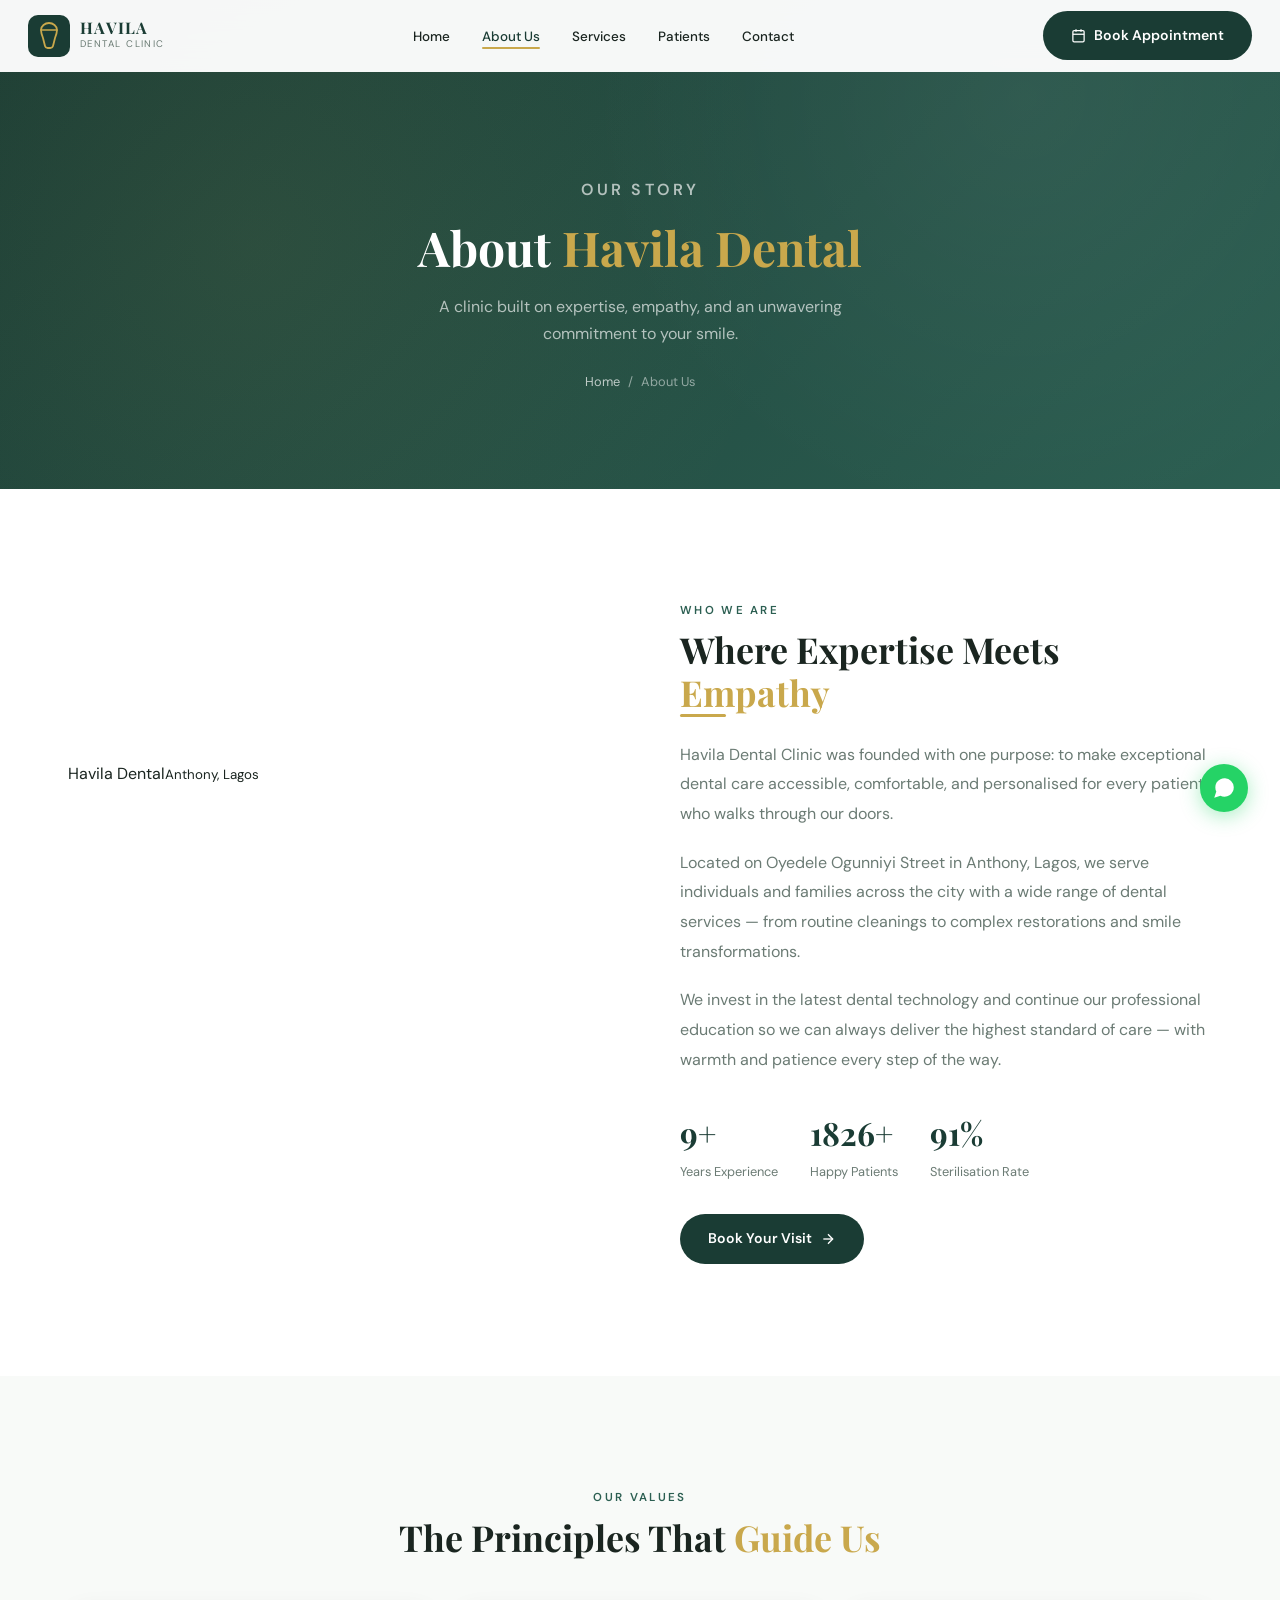
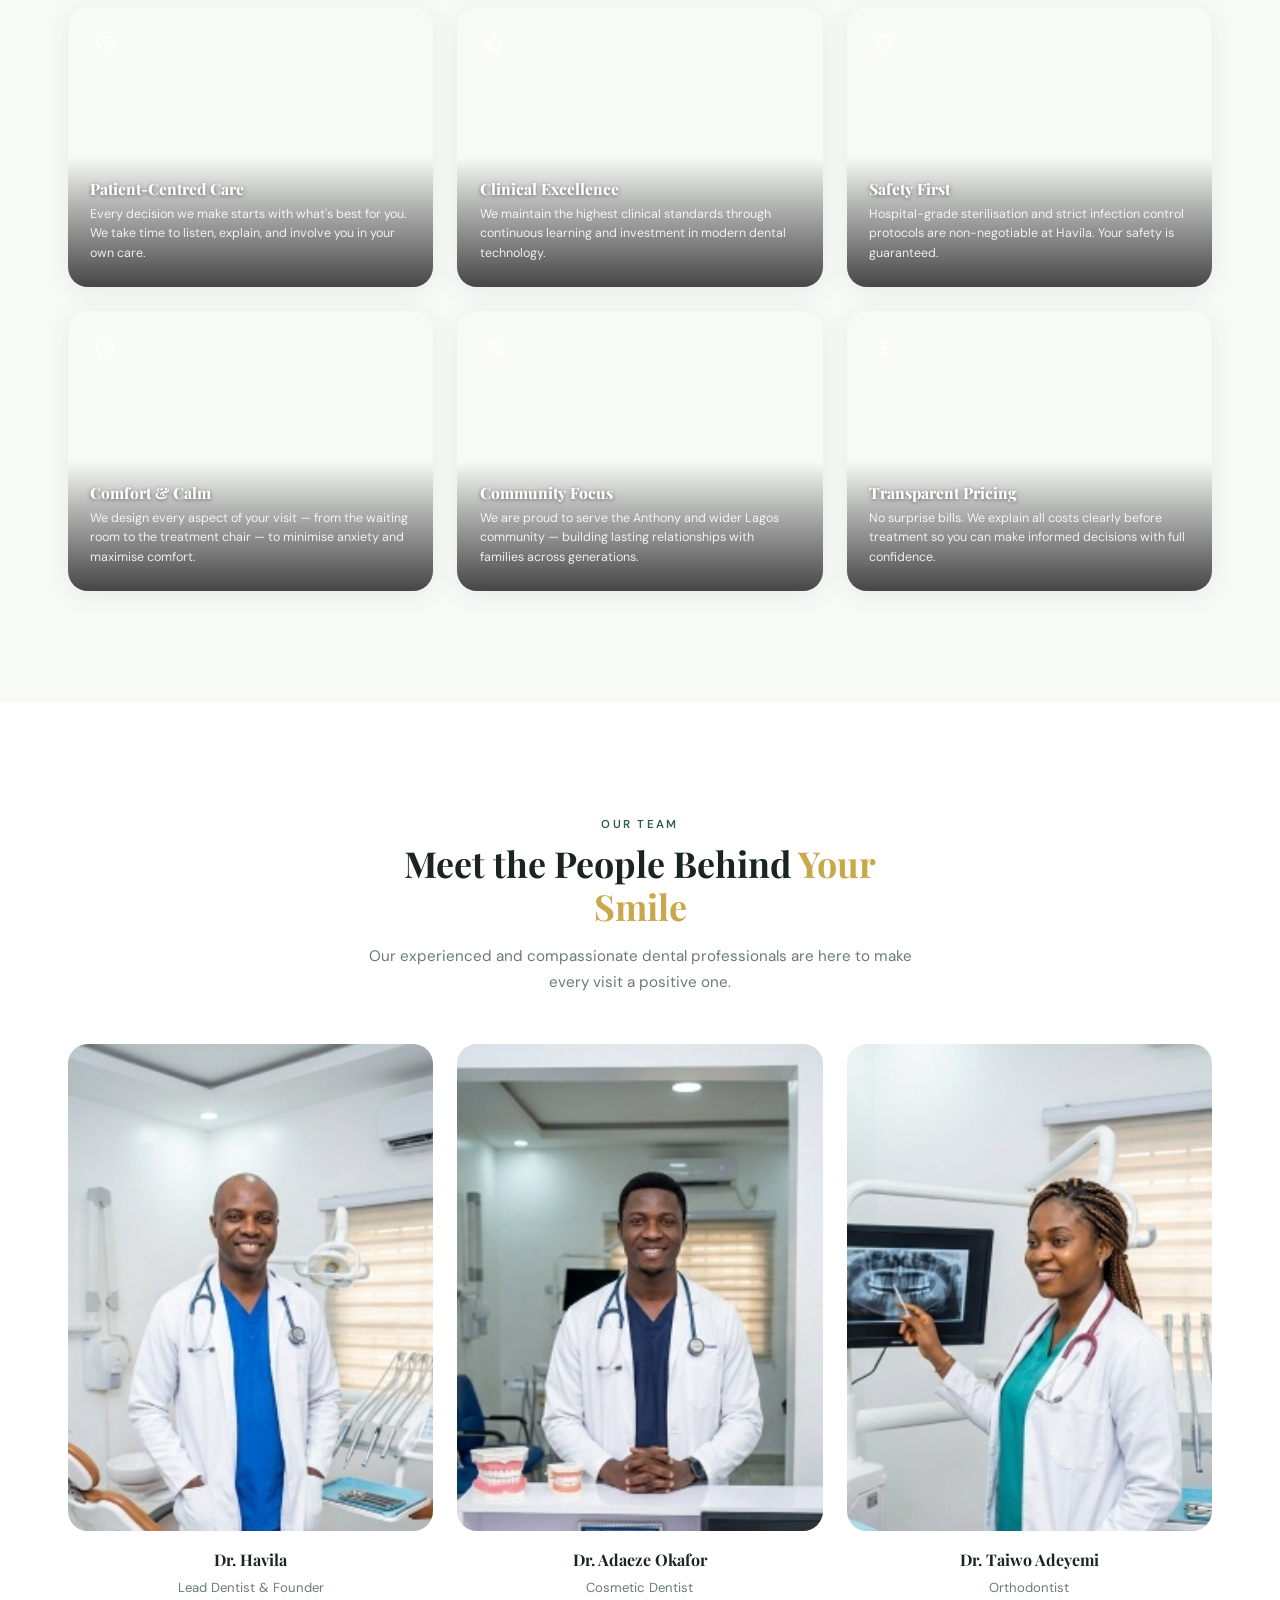
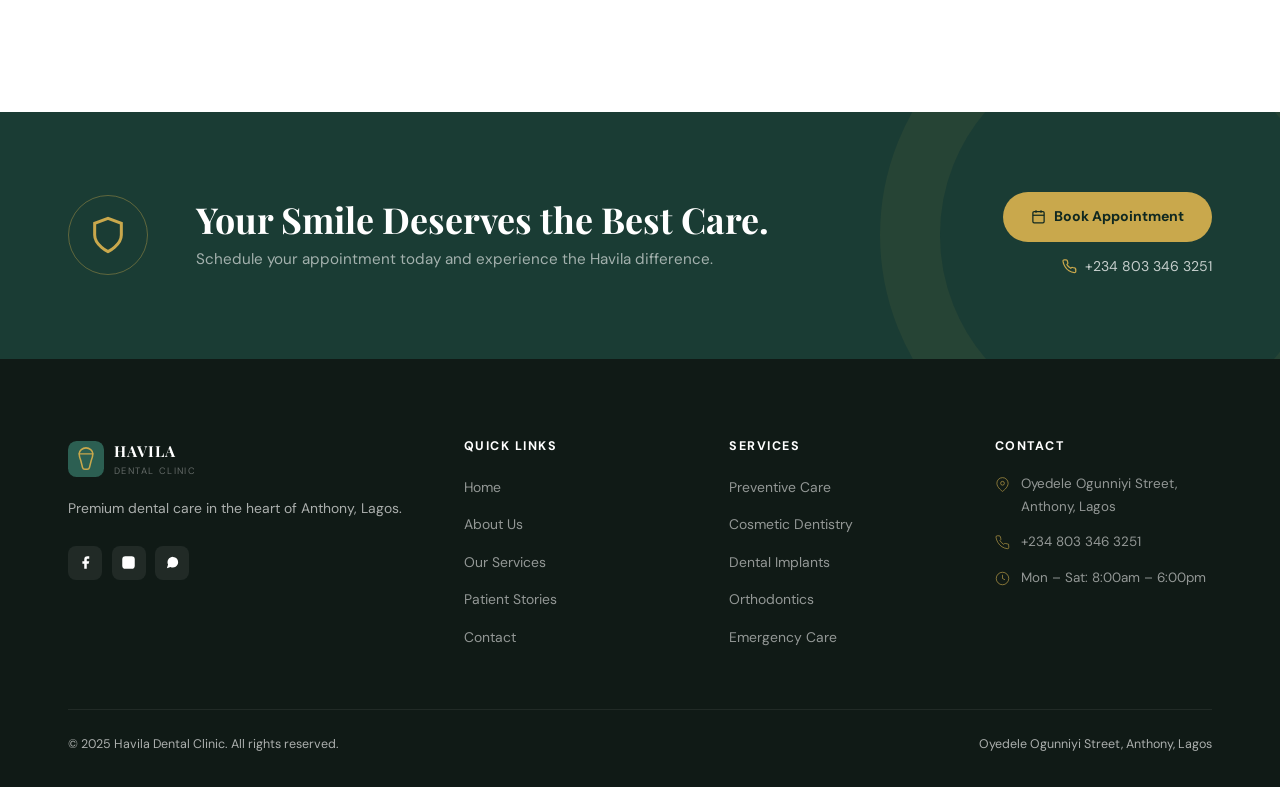
==== commit 6f44bbc1: "Add real Nigerian dentist photos to Our Team section Co-Authored-By: Claude Sonnet 4.6 <noreply@anth" ====
--- a/about.html
+++ b/about.html
@@ -152,17 +152,17 @@
     </div>
     <div class="team-grid">
       <div class="team-card reveal delay-1">
-        <div class="team-photo"><div class="team-initial">H</div></div>
+        <div class="team-photo"><img src="team-havila.jpg" alt="Dr. Havila — Lead Dentist & Founder" loading="lazy"/></div>
         <h4>Dr. Havila</h4>
         <span>Lead Dentist &amp; Founder</span>
       </div>
       <div class="team-card reveal delay-2">
-        <div class="team-photo"><div class="team-initial">A</div></div>
+        <div class="team-photo"><img src="team-adaeze.jpg" alt="Dr. Adaeze Okafor — Cosmetic Dentist" loading="lazy"/></div>
         <h4>Dr. Adaeze Okafor</h4>
         <span>Cosmetic Dentist</span>
       </div>
       <div class="team-card reveal delay-3">
-        <div class="team-photo"><div class="team-initial">T</div></div>
+        <div class="team-photo"><img src="team-taiwo.jpg" alt="Dr. Taiwo Adeyemi — Orthodontist" loading="lazy"/></div>
         <h4>Dr. Taiwo Adeyemi</h4>
         <span>Orthodontist</span>
       </div>
--- a/styles.css
+++ b/styles.css
@@ -797,12 +797,17 @@
 .team-card { text-align: center; }
 .team-photo {
   aspect-ratio: 3/4; border-radius: var(--radius-lg);
-  background: linear-gradient(145deg, var(--green-light), #C0DDD4);
+  background: var(--green-light);
   margin-bottom: 1.2rem; overflow: hidden;
-  display: flex; align-items: center; justify-content: center;
   position: relative;
 }
-.team-initial { font-family: 'Playfair Display', serif; font-size: 4rem; color: var(--green); opacity: 0.3; }
+.team-photo img {
+  width: 100%; height: 100%;
+  object-fit: cover; object-position: center top;
+  display: block;
+  transition: transform 0.6s var(--ease);
+}
+.team-card:hover .team-photo img { transform: scale(1.04); }
 .team-card h4 { font-size: 1rem; margin-bottom: 0.2rem; }
 .team-card span { font-size: 0.82rem; color: var(--text-muted); }
 
